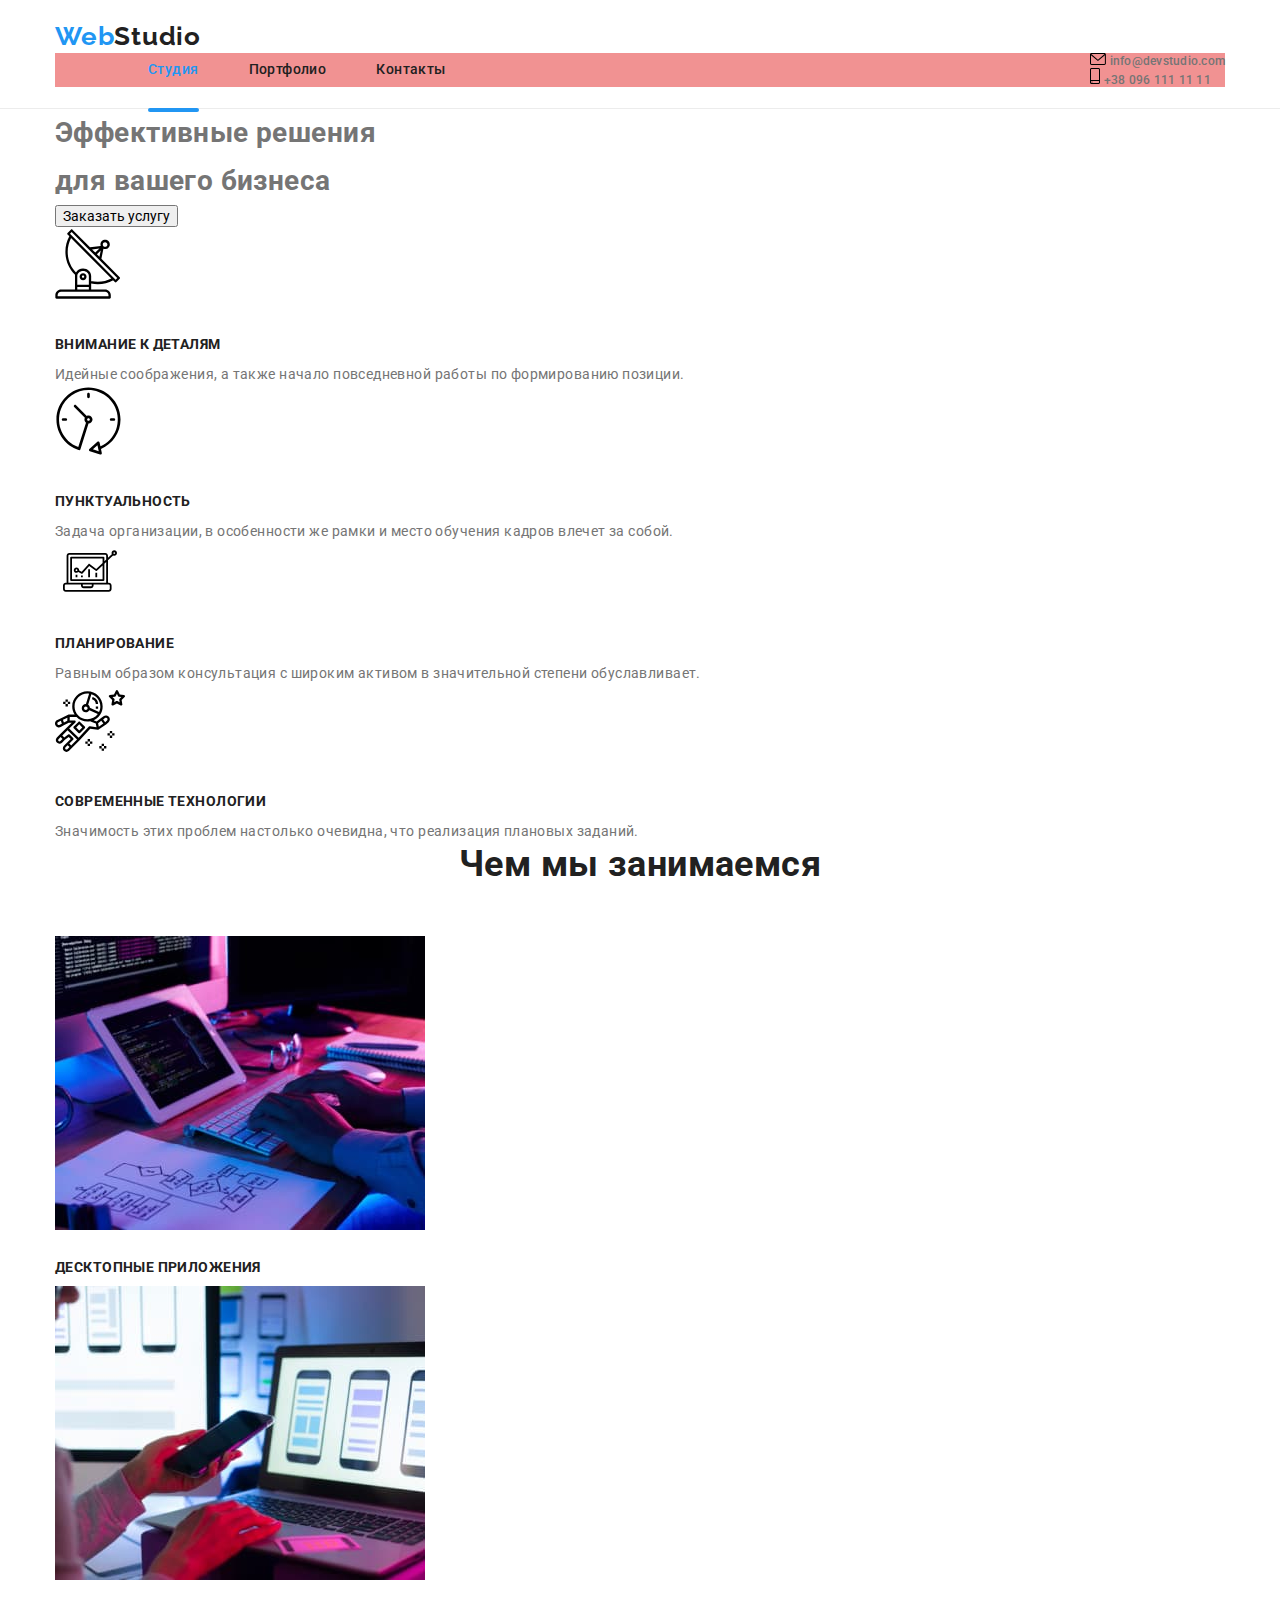
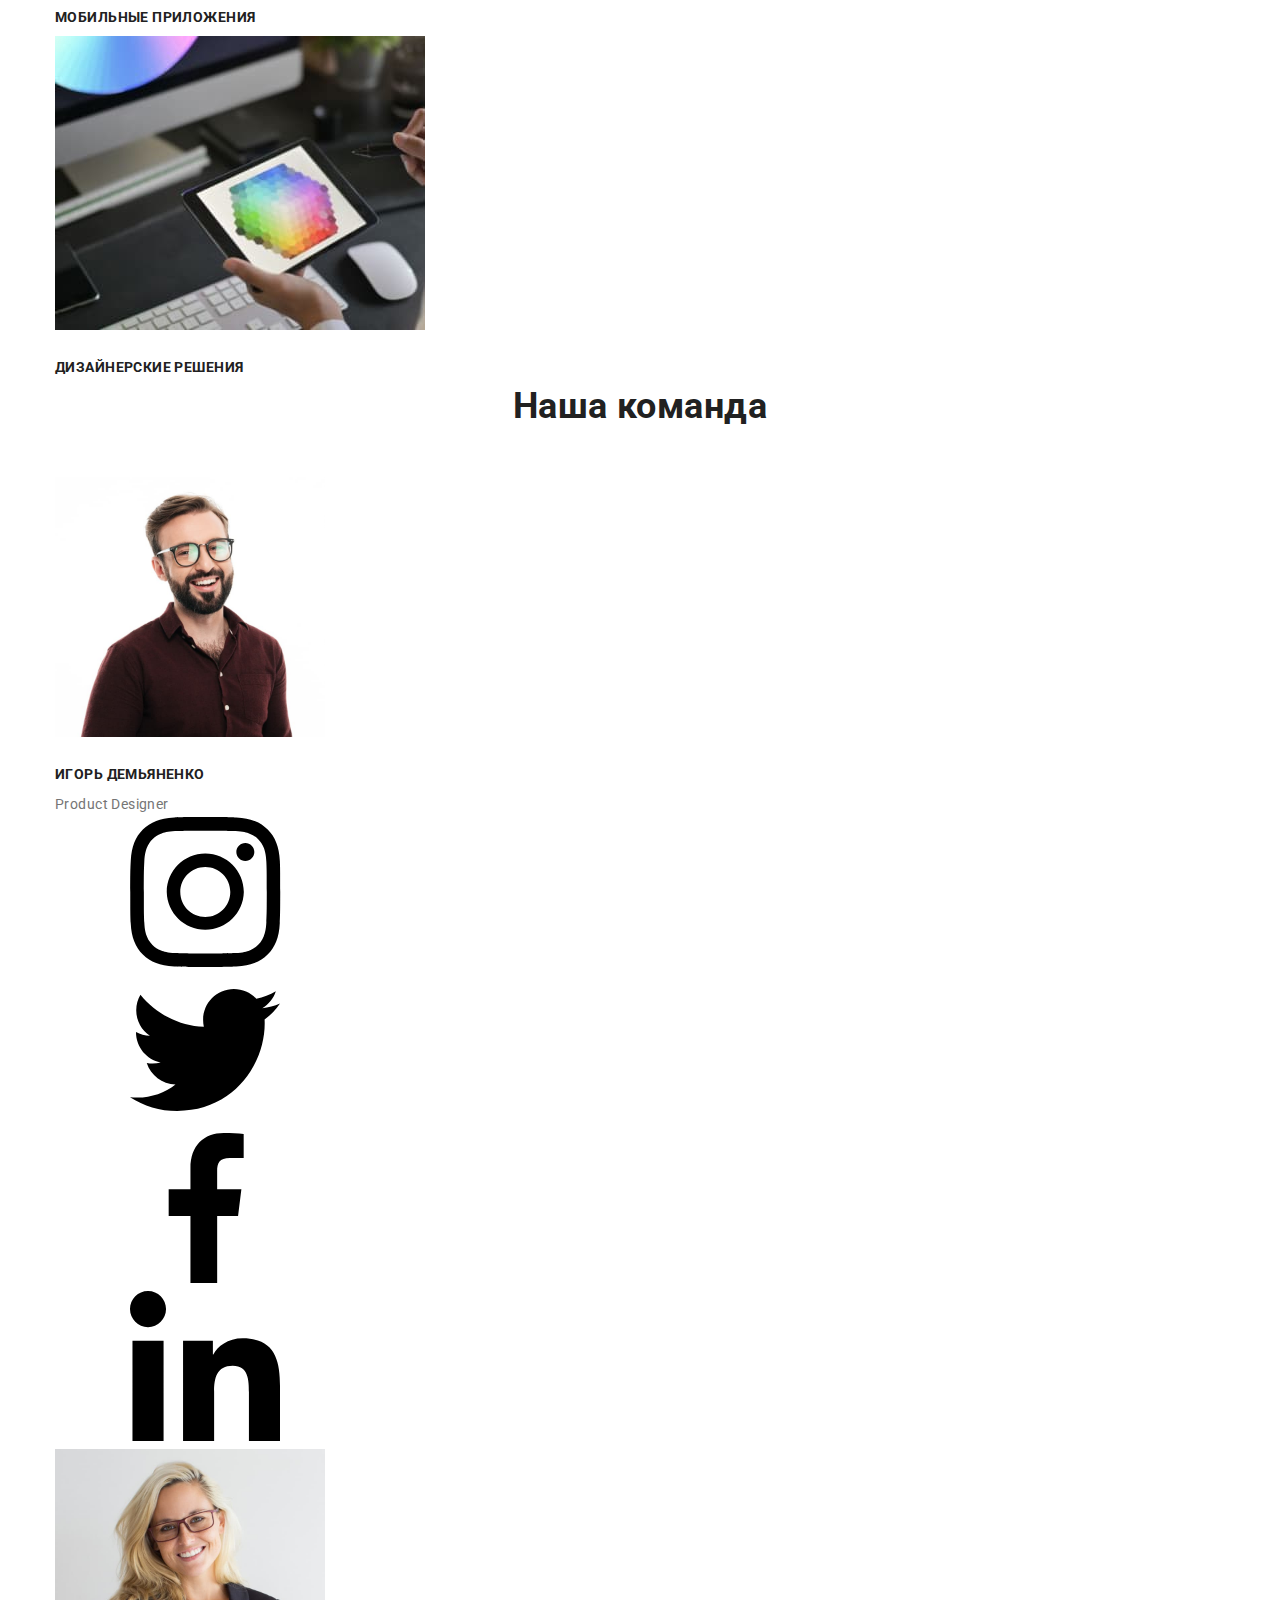
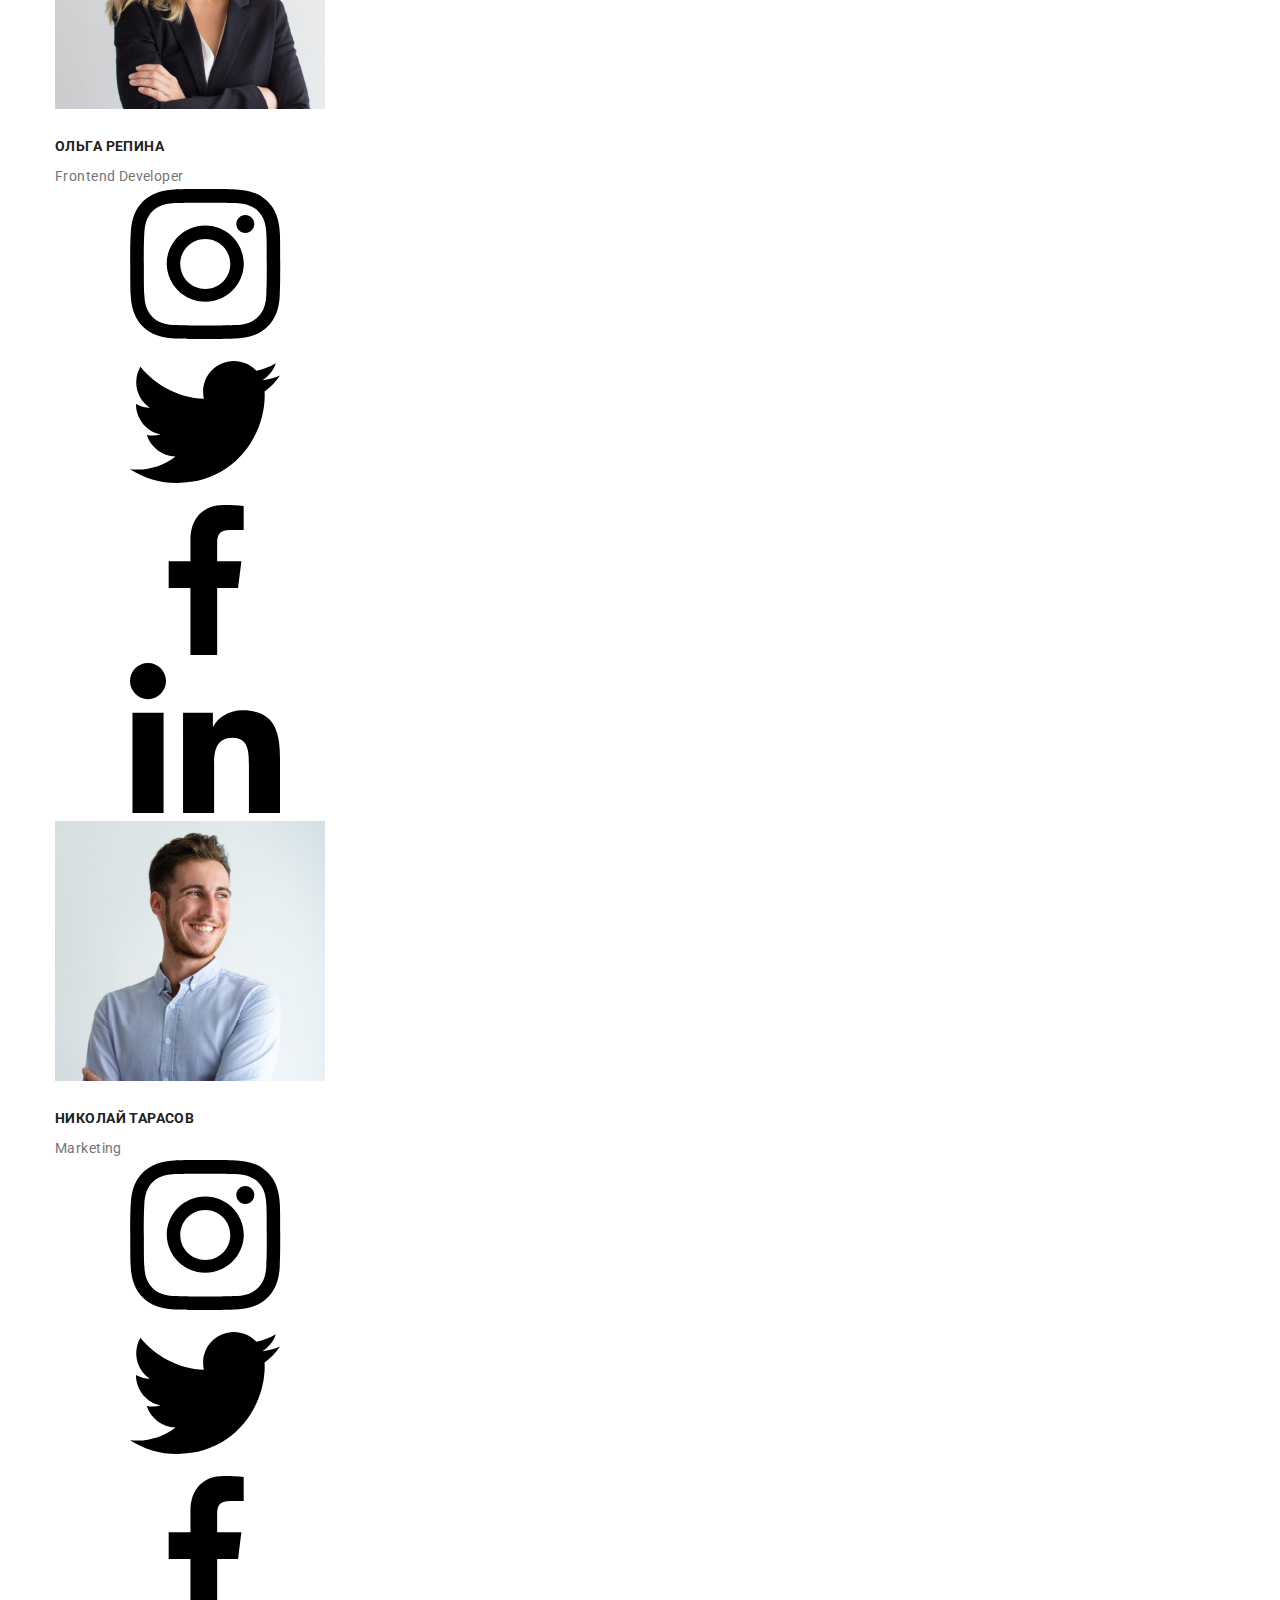
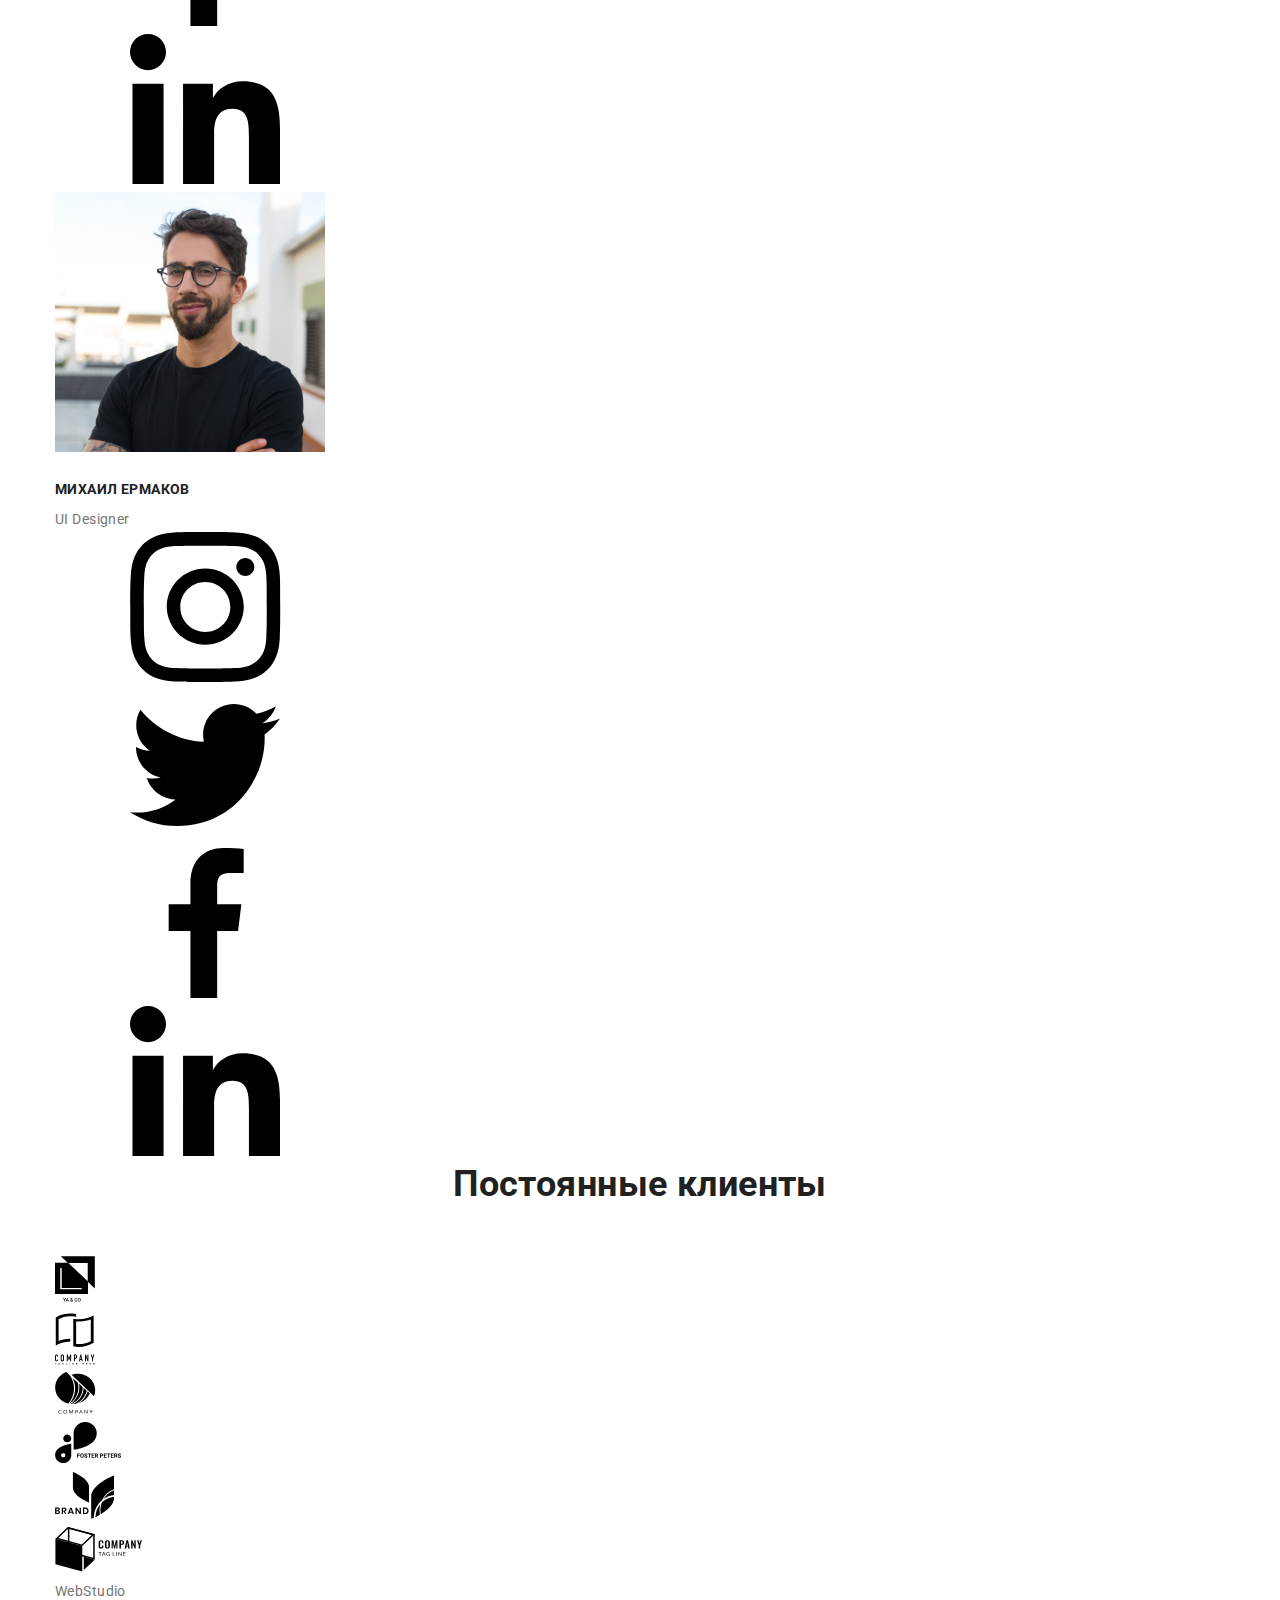
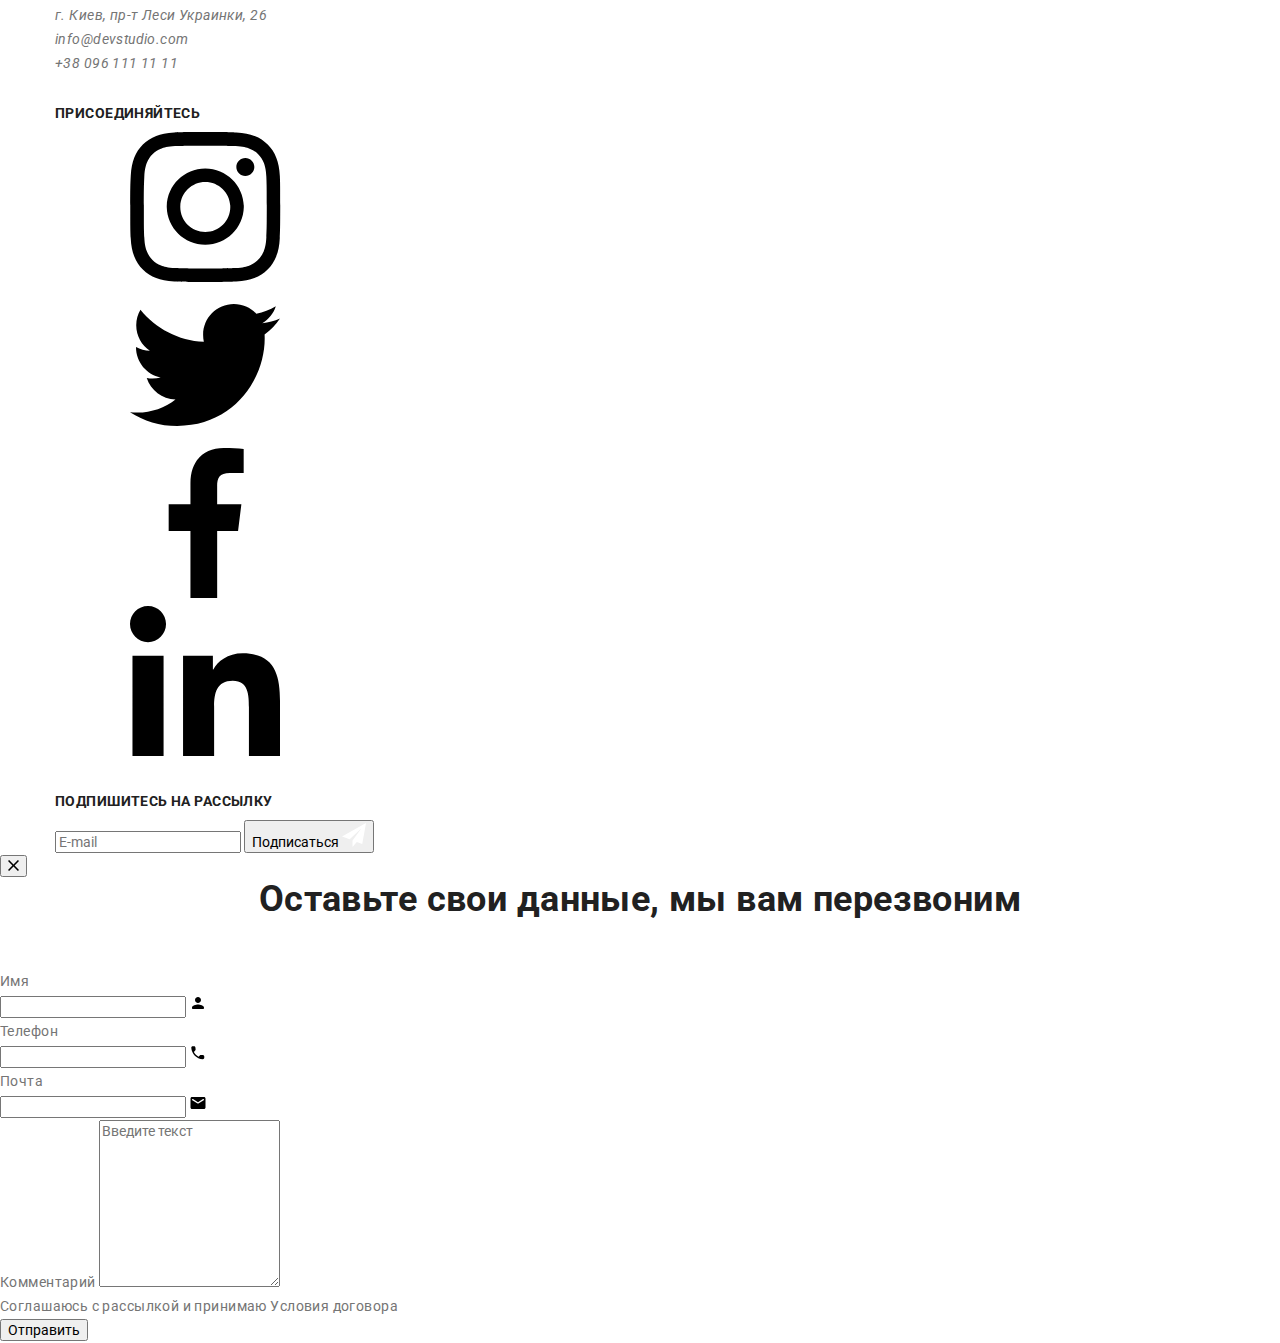
==== index.html @ 8d98b40d "commit-2" ====
<!DOCTYPE html>
<html lang="ru">
<head>
    <meta charset="UTF-8">
    <meta http-equiv="X-UA-Compatible" content="IE=edge">
    <meta name="viewport" content="width=device-width, initial-scale=1.0">
    <title>WebStydio</title>
    <style> a {text-decoration: none;}</style>
    <link rel="preconnect" href="https://fonts.gstatic.com">
    <link href="https://fonts.googleapis.com/css2?family=Roboto:wght@400;500;700;900&display=swap" rel="stylesheet">
    <link rel="preconnect" href="https://fonts.gstatic.com">
    <link href="https://fonts.googleapis.com/css2?family=Raleway:wght@700&display=swap" rel="stylesheet">
    <link rel="stylesheet" href="./css/main.min.css">
</head>
<body>
    
            
        <header class="header">
            <div class="header__section container">
                <a href="" class="header__logo"> <span class="header__logo-title">Web</span>Studio</a>
                <div class="header__box" data-menu >
                    <nav class="nav">
                        <ul class="nav__set">
                            <li class="nav__item"> <a href="index.html" class=" current">Студия</a></li>
                            <li class="nav__item"> <a href="portfolio.html">Портфолио</a></li>
                            <li class="nav__item"> <a href="">Контакты</a></li>
                        </ul>
                    </nav>
                    <ul class="auth">
                        <li class="auth__item">
                            <a class="auth__link" href="mailto:info@devstudio.com">
                                <div class="auth__nav-icon">
                                    <svg class="auth__icon" width="16px" height="12px">
                                        <use href="./image/sprite.svg#icon-envelope"></use>
                                    </svg>
                                    info@devstudio.com
                                </div>
                            </a>
                    
                        </li>
                        <li class="auth__item">
                            <a class="auth__link" href="tel:+380961111111">
                                <div class="auth__nav-icon">
                                    <svg class="auth__icon" width="10px" height="16px">
                                        <use href="./image/sprite.svg#icon-smartphone"></use>
                                    </svg>
                                    +38 096 111 11 11
                                </div>
                            </a>
                        </li>
                    </ul>
                    <ul class="social-list">
                        <li class="social-list__item"><a href="https://www.instagram.com/?hl=ru">Instagram</a></li>
                        <li class="social-list__item"><a href="https://twitter.com/login?lang=ru"></a>Twitter</li>
                        <li class="social-list__item"><a href="https://uk-ua.facebook.com"></a>Facebook</li>
                        <li class="social-list__item"><a href="https://www.linkedin.com"></a>LinkedIn</li>
                    </ul>
                </div>
                <button class="menu-button " 
                type="button" 
                aria-expanded="false"
                data-menu-button>
                    <svg  
                    width="19px" 
                    height="19px" 
                    aria-label="переключатель мобильного меню">
                        <use class="menu-button__close" href="./image/sprite.svg#icon-close"></use>
                        <use class="menu-button__menu" href="./image/sprite.svg#icon-menu"></use>
                   
                    </svg>
                    
                </button>
            </div> 
        </header>
        
          
        <main>

            <section class="hero overlay">
                <div class="container">
                    <h1 class="hero__title"> Эффективные решения </br>для вашего бизнеса</h1>
                    <button  data-modal-open type="button" class=" button-active--hero">Заказать услугу</button>
                </div>
            </section>
            
        
            <section class="benefits">
                <div class="container">
                    <h2 class="visually-hidden">Наши преимущества</h2>
                    <ul class="benefits__list">
                        <li class="benefits__item ">
                            <div class="benefits__icon">
                                <svg  width="65px" height="70px">
                                    <use href="./image/sprite.svg#icon-group"></use>
                                </svg>
                            </div>
                            <h3 >Внимание к деталям</h3>
                            <p>Идейные соображения, а также начало повседневной работы по формированию позиции.</p>
                        </li>
                        <li class="benefits__item">
                           <div class="benefits__icon">
                                <svg  width="67px" height="70px">
                                    <use href="./image/sprite.svg#icon-clock"></use>
                                </svg>
                           </div>
                            <h3>Пунктуальность</h3>
                            <p>Задача организации, в особенности же рамки и место обучения кадров влечет за собой.</p>
                        </li>
                        <li class="benefits__item">
                            <div class="benefits__icon">
                                <svg  width="70px" height="54px">
                                    <use href="./image/sprite.svg#icon-diagram"></use>
                                </svg>
                            </div>
                            <h3 >Планирование</h3>
                            <p>Равным образом консультация с широким активом в значительной степени обуславливает.</p>
                        </li>
                        <li class="benefits__item">
                            <div class="benefits__icon">
                                <svg  width="70px" height="70px">
                                    <use href="./image/sprite.svg#icon-astronaut"></use>
                                </svg>
                            </div>
                            <h3 >Современные технологии</h3>
                            <p>Значимость этих проблем настолько очевидна, что реализация плановых заданий.</p>
                        </li>
                    </ul>
                </div>
            </section>          
               

            <section class="work">
                <div class="container">
                    <h2 >Чем мы занимаемся</h2>
                    <ul class="work__item">
                        <li class="work__list"> 
                            <div class="work__thumb">
                                <img src="./image/main/section1/img-0.jpg" alt="программист пишет код компьютером" width="370">
                                <h3 class="work__description">Десктопные приложения</h3>
                            </div>
                        </li>
                        <li class="work__list"> 
                            <div class="work__thumb">
                                <img src="./image/main/section1/img-1.jpg" alt="дизайнер создает образцы" width="370">
                                <h3 class="work__description">Мобильные приложения</h3>
                            </div>
                        </li>
                        <li class="work__list"> 
                            <div class="work__thumb">
                                <img src="./image/main/section1/img-2.jpg" alt="дизайнер подбирает цвет" width="370">
                                <h3 class="work__description">Дизайнерские решения</h3>
                            </div>
                        </li>
                    </ul>
                </div>
            </section>

            
            <section class="teammembers">
                <div class=" container ">
                    <h2 >Наша команда </h2>
                    <ul class="teammembers__list">
                        <li class="teammembers__item">
                            <img src="./image/main/section2/img.jpg" alt="портрет мужчины в очках" width="270">
                            <div class="teammembers__description">
                                <h3>Игорь Демьяненко</h3>
                                <p>Product Designer</p>
                                <ul class="social-icons">
                                    <li class="social-icons__item">
                                        <a href="https://www.instagram.com/?hl=ru" class="social-icons__link" target="_blank" rel="noopener noreferrer">
                                            <svg class="social-icons__svg">
                                                <use href="./image/sprite.svg#icon-instagram"></use>
                                            </svg>
                                        </a>
                                    </li>
                                    <li class="social-icons__item">
                                        <a href="https://twitter.com/login?lang=ru" class="social-icons__link" target="_blank" rel="noopener noreferrer">
                                            <svg class="social-icons__svg">
                                                <use href="./image/sprite.svg#icon-twitter"></use>
                                            </svg>
                                        </a>
                                    </li>
                                    <li class="social-icons__item">
                                        <a href="https://uk-ua.facebook.com" class="social-icons__link" target="_blank" rel="noopener noreferrer">
                                            <svg class="social-icons__svg">
                                                <use href="./image/sprite.svg#icon-facebook"></use>
                                            </svg>
                                        </a>
                                    </li>
                                    <li class="social-icons__item">
                                        <a href="https://www.linkedin.com" class="social-icons__link" target="_blank" rel="noopener noreferrer">
                                            <svg class="social-icons__svg">
                                                <use href="./image/sprite.svg#icon-linkedin"></use>
                                            </svg>
                                        </a>
                                    </li>
                                </ul>
                            </div>
        
                        <li class="teammembers__item">
                            <img src="./image/main/section2/img-1.jpg" alt="портрет женщины в очках" width="270">
                            <div class="teammembers__description">
                                <h3>Ольга Репина</h3>
                                <p>Frontend Developer</p>
                                <ul class="social-icons">
                                    <li class="social-icons__item">
                                        <a href="https://www.instagram.com/?hl=ru" class="social-icons__link" target="_blank" rel="noopener noreferrer">
                                            <svg class="social-icons__svg">
                                                <use href="./image/sprite.svg#icon-instagram"></use>
                                            </svg>
                                        </a>
                                    </li>
                                    <li class="social-icons__item">
                                        <a href="https://twitter.com/login?lang=ru" class="social-icons__link" target="_blank"
                                            rel="noopener noreferrer">
                                            <svg class="social-icons__svg">
                                                <use href="./image/sprite.svg#icon-twitter"></use>
                                            </svg>
                                        </a>
                                    </li>
                                    <li class="social-icons__item">
                                        <a href="https://uk-ua.facebook.com" class="social-icons__link" target="_blank" rel="noopener noreferrer">
                                            <svg class="social-icons__svg">
                                                <use href="./image/sprite.svg#icon-facebook"></use>
                                            </svg>
                                        </a>
                                    </li>
                                    <li class="social-icons__item">
                                        <a href="https://www.linkedin.com" class="social-icons__link" target="_blank" rel="noopener noreferrer">
                                            <svg class="social-icons__svg">
                                                <use href="./image/sprite.svg#icon-linkedin"></use>
                                            </svg>
                                        </a>
                                    </li>
                                </ul>
                            </div>
                        </li>
                    
                        <li class="teammembers__item">
                            <img src="./image/main/section2/img-2.jpg" alt="портрет мужчины в логубий рубашке" width="270">
                            <div class="teammembers__description">
                                <h3>Николай Тарасов</h3>
                                <p>Marketing</p>
                                <ul class="social-icons">
                                    <li class="social-icons__item">
                                        <a href="https://www.instagram.com/?hl=ru" class="social-icons__link" target="_blank" rel="noopener noreferrer">
                                            <svg class="social-icons__svg">
                                                <use href="./image/sprite.svg#icon-instagram"></use>
                                            </svg>
                                        </a>
                                    </li>
                                    <li class="social-icons__item">
                                        <a href="https://twitter.com/login?lang=ru" class="social-icons__link" target="_blank"
                                            rel="noopener noreferrer">
                                            <svg class="social-icons__svg">
                                                <use href="./image/sprite.svg#icon-twitter"></use>
                                            </svg>
                                        </a>
                                    </li>
                                    <li class="social-icons__item">
                                        <a href="https://uk-ua.facebook.com" class="social-icons__link" target="_blank" rel="noopener noreferrer">
                                            <svg class="social-icons__svg">
                                                <use href="./image/sprite.svg#icon-facebook"></use>
                                            </svg>
                                        </a>
                                    </li>
                                    <li class="social-icons__item">
                                        <a href="https://www.linkedin.com" class="social-icons__link" target="_blank" rel="noopener noreferrer">
                                            <svg class="social-icons__svg">
                                                <use href="./image/sprite.svg#icon-linkedin"></use>
                                            </svg>
                                        </a>
                                    </li>
                                </ul>
                            </div>
                        </li>
                    
                        <li class="teammembers__item">
                            <img src="./image/main/section2/img-3.jpg" alt="портрет мужчины в очках и черной футболке" width="270">
                            <div class="teammembers__description">
                                <h3>Михаил Ермаков</h3>
                                <p>UI Designer</p>
                                <ul class="social-icons">
                                    <li class="social-icons__item">
                                        <a href="https://www.instagram.com/?hl=ru" class="social-icons__link" target="_blank" rel="noopener noreferrer">
                                            <svg class="social-icons__svg">
                                                <use href="./image/sprite.svg#icon-instagram"></use>
                                            </svg>
                                        </a>
                                    </li>
                                    <li class="social-icons__item">
                                        <a href="https://twitter.com/login?lang=ru" class="social-icons__link" target="_blank"
                                            rel="noopener noreferrer">
                                            <svg class="social-icons__svg">
                                                <use href="./image/sprite.svg#icon-twitter"></use>
                                            </svg>
                                        </a>
                                    </li>
                                    <li class="social-icons__item">
                                        <a href="https://uk-ua.facebook.com" class="social-icons__link" target="_blank" rel="noopener noreferrer">
                                            <svg class="social-icons__svg">
                                                <use href="./image/sprite.svg#icon-facebook"></use>
                                            </svg>
                                        </a>
                                    </li>
                                    <li class="social-icons__item">
                                        <a href="https://www.linkedin.com" class="social-icons__link" target="_blank" rel="noopener noreferrer">
                                            <svg class="social-icons__svg">
                                                <use href="./image/sprite.svg#icon-linkedin"></use>
                                            </svg>
                                        </a>
                                    </li>
                                </ul>
                            </div>
                        </li>
                    </ul>
                </div>
                
                
             </section>
            <section class="clients">
                <div class="container">
                    <h2 >Постоянные клиенты</h2>
                    <ul class="clients__list">
                        <li class="clients__item">
                            <a href="" class="clients__link">
                                <svg class="clients__svg" width="44px" height="49px">
                                    <use href="./image/sprite.svg#icon-yaco"></use>
                                </svg>
                            </a>
                            
                        </li>
                        <li class="clients__item">
                            <a href="" class="clients__link">
                                <svg class="clients__svg" width="40px" height="52px">
                                    <use href="./image/sprite.svg#icon-companytagline"></use>
                                </svg>
                            </a>
                        </li>
                        <li class="clients__item">
                            <a href="" class="clients__link">
                                <svg class="clients__svg" width="41px" height="42px">
                                    <use href="./image/sprite.svg#icon-company"></use>
                                </svg>
                            </a>
                        </li>
                        <li class="clients__item">
                            <a href="" class="clients__link">
                                <svg class="clients__svg" width="79px" height="42px">
                                    <use href="./image/sprite.svg#icon-foster"></use>
                                </svg>
                            </a>
                        </li>
                        <li class="clients__item">
                            <a href="" class="clients__link">
                                <svg class="clients__svg" width="59px" height="47px">
                                    <use href="./image/sprite.svg#icon-brand"></use>
                                </svg>
                            </a>
                        </li>
                        <li class="clients__item">
                            <a href="" class="clients__link">
                                <svg class="clients__svg" width="88px" height="45px">
                                    <use href="./image/sprite.svg#icon-tagline"></use>
                                </svg>
                            </a>
                        </li>

                    </ul>
                </div>

            </section>






        </main>

        <!-- Футер -->
        
        <footer class="footer">

            <div class="footer__container container">

                <div class="footer-nav footer__widget">
                        <a href="" class="nav__logo"> <span class="nav__logo-title">Web</span><span class="footer-nav__item">Studio</span></a>
                        <address class="footer-nav__address-text">
                        <a  class="footer-nav__link" href="https://goo.gl/maps/hkrQfzcAVthY6jmx7" target="_blank">г. Киев, пр-т Леси Украинки, 26</a>
                        <ul class="footer-nav__list">
                            <li class="mail "> <a class="mail__item" href="mailto:info@devstudio.com">info@devstudio.com</a></li>
                            <li class="tel "> <a class="tel__item" href="tel:+380961111111">+38 096 111 11 11</a></li>
                        </ul>
                    </address>
                </div>  
            

                <div class="social footer__widget">
                    <h3 class="title-icons">присоединяйтесь</h3>
                    <ul class="social-icons ">
                        <li class="social-icons__item">
                            <a href="https://www.instagram.com/?hl=ru" class="social-icons__link" target="_blank" rel="noopener noreferrer">
                                <svg class="social-icons__svg social-icons__svg--footer">
                                    <use href="./image/sprite.svg#icon-instagram"></use>
                                </svg>
                            </a>
                        </li>
                        <li class="social-icons__item">
                            <a href="https://twitter.com/login?lang=ru" class="social-icons__link" target="_blank" rel="noopener noreferrer">
                                <svg class="social-icons__svg social-icons__svg--footer">
                                    <use href="./image/sprite.svg#icon-twitter"></use>
                                </svg>
                            </a>
                        </li>
                        <li class="social-icons__item">
                            <a href="https://uk-ua.facebook.com" class="social-icons__link" target="_blank" rel="noopener noreferrer">
                                <svg class="social-icons__svg social-icons__svg--footer">
                                    <use href="./image/sprite.svg#icon-facebook"></use>
                                </svg>
                            </a>
                        </li>
                        <li class="social-icons__item">
                            <a href="https://www.linkedin.com" class="social-icons__link" target="_blank" rel="noopener noreferrer">
                                <svg class="social-icons__svg social-icons__svg--footer">
                                    <use href="./image/sprite.svg#icon-linkedin"></use>
                                </svg>
                            </a>
                        </li>
                    </ul>
                </div>

                <div class=" footer-form footer__widget">
                    <h3 class="title-form">Подпишитесь на рассылку</h3>
                    <form >
                        <div class="footer-form__field">
                            <input class="footer-form__mail" type="email" name="mail" placeholder="E-mail">
                            <button type="submit" class=" button-active--footer">Подписаться
                                <svg class="footer-form__svg" width="24px" height="24px">
                                    <use href="./image/sprite.svg#icon-send"></use>
                                </svg>
                            
                            </button>
                        </div>
                        
                    </form>

                </div>


            </div>
           


        </footer>
        
<!-- модалка -->

        <div class="backdrop is-hidden" data-modal>
            <div class="modal backdrop__modal">

                <button data-modal-close class="modal__button" type="button">
                    <svg class="modal__icon" width="11px" height="11px">
                        <use href="./image/sprite.svg#icon-close"></use>
                    </svg>
                </button>




                <form class=" modal__form">
                    <h2>Оставьте свои данные, мы вам перезвоним</h2>
                    
                    <div class="form">
                        <label for="name" class="form__label">Имя</label>
                        <div class="form__item">
                            <input type="text" class="form__input" name="name" id="name" />
                            <svg class="form__icon" width="18px" height="18px">
                                <use href="./image/sprite.svg#icon-person-black"></use>
                            </svg>
                        </div>
                    </div>
                    
                    
                    <div class="form">
                        <label for="tel" class="form__label">Телефон</label>
                        <div class="form__item">
                            <input type="tel" class="form__input" name="tel" id="tel" />
                            <svg class="form__icon" width="18px" height="18px">
                                <use href="./image/sprite.svg#icon-phone-black"></use>
                            </svg>
                        </div>
                    </div>
                    
                    
                    <div class="form">
                        <label for="mail" class="form__label">Почта</label>
                        <div class="form__item">
                            <input type="email" class="form__input" name="mail" id="mail" />
                            <svg class="form__icon" width="18px" height="18px">
                                <use href="./image/sprite.svg#icon-email-black"></use>
                            </svg>
                        </div>
                    </div>
                    
                    
                    <div class="form">
                        <label for="comment" class="form__label">Комментарий</label>
                        <textarea  class="text-input" name="comment" id="comment" rows="10" placeholder="Введите текст"></textarea>
                        
                    </div>
                    
                    
                    <div class="agreement">
                        
                        <label class="form__label">
                            <input class="agreement__checkbox visually-hidden" type="checkbox" name="agreement" >
                            <span class="agreement__icon"></span>
                            Соглашаюсь с рассылкой и принимаю <a class="agreement__contract" href=""> Условия
                                договора</a>
                        </label>
                    </div>
                    <button type="submit" class="button-active button-active--modal">Отправить</button>
                    
                </form>



        
            </div>
        </div>
    <script src="./js/menu.js"></script>
    <script src="./js/script.js"></script>
</body>

</html>
---- css/main.min.css ----
/*! modern-normalize v1.0.0 | MIT License | https://github.com/sindresorhus/modern-normalize */*,*::before,*::after{box-sizing:border-box}:root{-moz-tab-size:4;tab-size:4}html{line-height:1.15;-webkit-text-size-adjust:100%}body{margin:0}body{font-family:system-ui,-apple-system,"Segoe UI",Roboto,Helvetica,Arial,sans-serif,"Apple Color Emoji","Segoe UI Emoji"}hr{height:0;color:inherit}abbr[title]{text-decoration:underline dotted}b,strong{font-weight:bolder}code,kbd,samp,pre{font-family:ui-monospace, SFMono-Regular, Consolas, "Liberation Mono", Menlo, monospace;font-size:1em}small{font-size:80%}sub,sup{font-size:75%;line-height:0;position:relative;vertical-align:baseline}sub{bottom:-0.25em}sup{top:-0.5em}table{text-indent:0;border-color:inherit}button,input,optgroup,select,textarea{font-family:inherit;font-size:100%;line-height:1.15;margin:0}button,select{text-transform:none}button,[type="button"],[type="reset"],[type="submit"]{-webkit-appearance:button}::-moz-focus-inner{border-style:none;padding:0}:-moz-focusring{outline:1px dotted ButtonText}:-moz-ui-invalid{box-shadow:none}legend{padding:0}progress{vertical-align:baseline}::-webkit-inner-spin-button,::-webkit-outer-spin-button{height:auto}[type="search"]{-webkit-appearance:textfield;outline-offset:-2px}::-webkit-search-decoration{-webkit-appearance:none}::-webkit-file-upload-button{-webkit-appearance:button;font:inherit}summary{display:list-item}html{box-sizing:border-box}*,*::after,*::before{box-sizing:inherit}h1,h2,h3,h4,h5,h6,p{margin:0;padding:0}ul{padding:0;margin:0;list-style:none}a{text-decoration:none;color:inherit}img{display:block;max-width:100%;height:auto}h2{font-weight:700;font-size:36px;line-height:1.16;text-align:center;color:#212121;padding:0;margin-bottom:50px}h3{margin-top:30px;margin-bottom:10px;font-family:"Roboto",sans-serif;font-weight:700;font-size:14px;line-height:1.14;letter-spacing:0.03em;text-transform:uppercase;color:#212121}body{margin:0;font-family:"Roboto",sans-serif;background-color:#fff;color:#757575;font-size:14px;line-height:1.71;letter-spacing:0.03em}.container{padding-left:15px;padding-right:15px;margin-left:auto;margin-right:auto}@media screen and (min-width: 480px){.container{width:480px}}@media screen and (min-width: 768px){.container{width:768px}}@media screen and (min-width: 1200px){.container{width:1200px}}.title{font-family:var(--main-font-family);font-weight:700;font-size:14px;line-height:1.14;text-transform:uppercase;margin-top:0;margin-bottom:20px;color:#ffffff}.visually-hidden{position:absolute !important;clip:rect(1px 1px 1px 1px);clip:rect(1px, 1px, 1px, 1px);padding:0 !important;border:0 !important;height:1px !important;width:1px !important;overflow:hidden}.header{background-color:#fff;border-bottom:1px solid #ececec}@media screen and (max-width: 768px){.header{max-width:480px;position:relative}}@media screen and (max-width: 1200px){.header__section{display:flex;align-items:center;margin:0}}@media screen and (max-width: 768px){.header__section{padding-top:15px;padding-bottom:15px;justify-content:space-between}}@media screen and (min-width: 768px){.header__section{padding:21px 15px}}.header__logo{display:inline-flex;font-family:"Raleway", sans-serif;font-weight:700;font-size:26px;line-height:1.19;letter-spacing:0.03em;color:#212121}.header__logo-title{color:#2196f3}@media screen and (max-width: 768px){.header__box{position:relative;display:none;background-color:#fff;position:absolute;top:0;left:0;padding:48px 40px}.header__box.is-open{display:block}}@media screen and (min-width: 768px){.header__box{display:flex;background-color:#f19292;align-items:center;justify-content:space-between}}@media screen and (min-width: 768px){.nav{transition-property:color;transition-duration:250ms;transition-timing-function:cubic-bezier(0.4, 0, 0.2, 1);display:flex}}@media screen and (max-width: 768px){.nav__set{display:block;margin-bottom:302px}}@media screen and (min-width: 768px){.nav__set{display:inline-flex;margin-left:93px}}@media screen and (max-width: 768px){.nav__set a{font-size:40px;line-height:1.17;letter-spacing:0.02em;color:#212121}}@media screen and (min-width: 768px){.nav__set a{font-size:14px;font-weight:500;line-height:1.14;padding-top:32px;padding-bottom:32px;color:#212121}}@media screen and (max-width: 768px){.nav__item:not(:last-child){margin-bottom:32px}}@media screen and (min-width: 768px){.nav__item:not(:last-child){margin-right:50px}}@media screen and (min-width: 768px){.nav__set a+.nav__set a{margin-left:50px}}.nav__set a:hover,.nav__set a:focus{color:#2196f3}.nav__set .current{color:#2196f3}.nav__set .current{position:relative}@media screen and (min-width: 768px){.nav .current::after{content:"";display:block;position:absolute;left:0;bottom:-3px;width:100%;height:4px;background-color:#2196f3;border-radius:2px}}@media screen and (min-width: 768px){.auth{margin-left:84px}}@media screen and (min-width: 480px) and (max-width: 768px){.auth{display:flex;flex-wrap:wrap;flex-direction:column-reverse;font-size:34px;line-height:1.17;letter-spacing:0.02em;color:#2196f3}}@media screen and (max-width: 768px){.auth__item:not(:last-child){color:#757575;font-size:24px;line-height:1.16;letter-spacing:0.02em;margin-top:32px}}@media screen and (min-width: 768px){.auth__nav-icon{font-family:Roboto;font-style:normal;font-weight:500;font-size:12px;line-height:14px;letter-spacing:0.02em;color:#757575}}@media screen and (max-width: 768px){.auth__icon{display:none}}@media screen and (min-width: 480px){.social-list{display:flex;align-items:center;justify-content:center;margin-top:64px;font-weight:500;font-size:18px;line-height:1.22;letter-spacing:0.02em;color:#2196f3}.social-list__item+.social-list__item::before{content:"";width:22px;height:0px;border:1px solid rgba(33,33,33,0.2);transform:rotate(90deg);margin-left:10px;margin-right:10px}}@media screen and (min-width: 768px){.social-list{display:none}}.menu-button{position:absolute;top:10px;right:15px;width:40px;height:40px;display:inline-flex;justify-content:center;align-items:center;margin:0;padding:0;border:none;background-color:transparent}.menu-button__close,.menu-button__menu{fill:#212121}.menu-button__close{display:none}.menu-button.is-open .menu-button__close{display:block}.menu-button.is-open .menu-button__menu{display:none}.menu-button.__close{z-index:100}.menu-button:hover .menu-button__close,.menu-button:focus .menu-button__menu{fill:#2196f3}@media screen and (min-width: 768px){.menu-button{display:none}}
/*# sourceMappingURL=main.min.css.map */
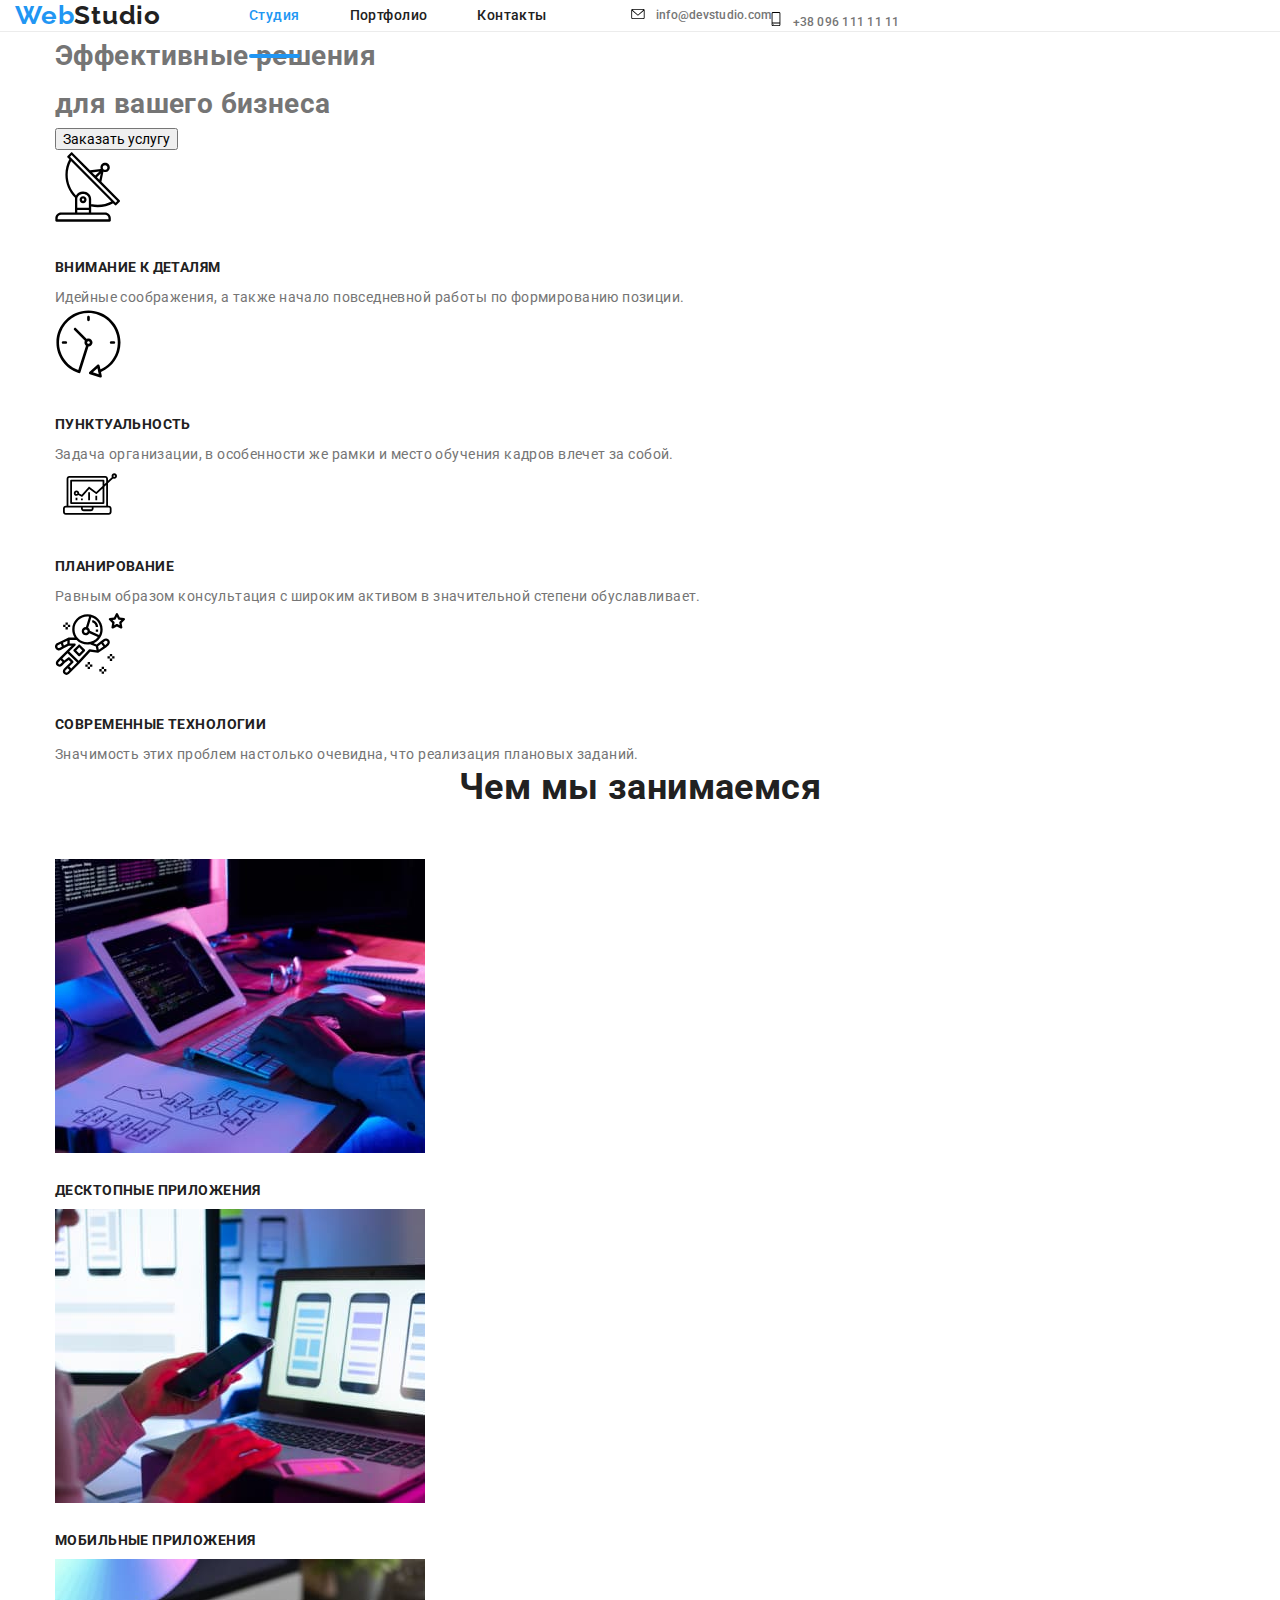
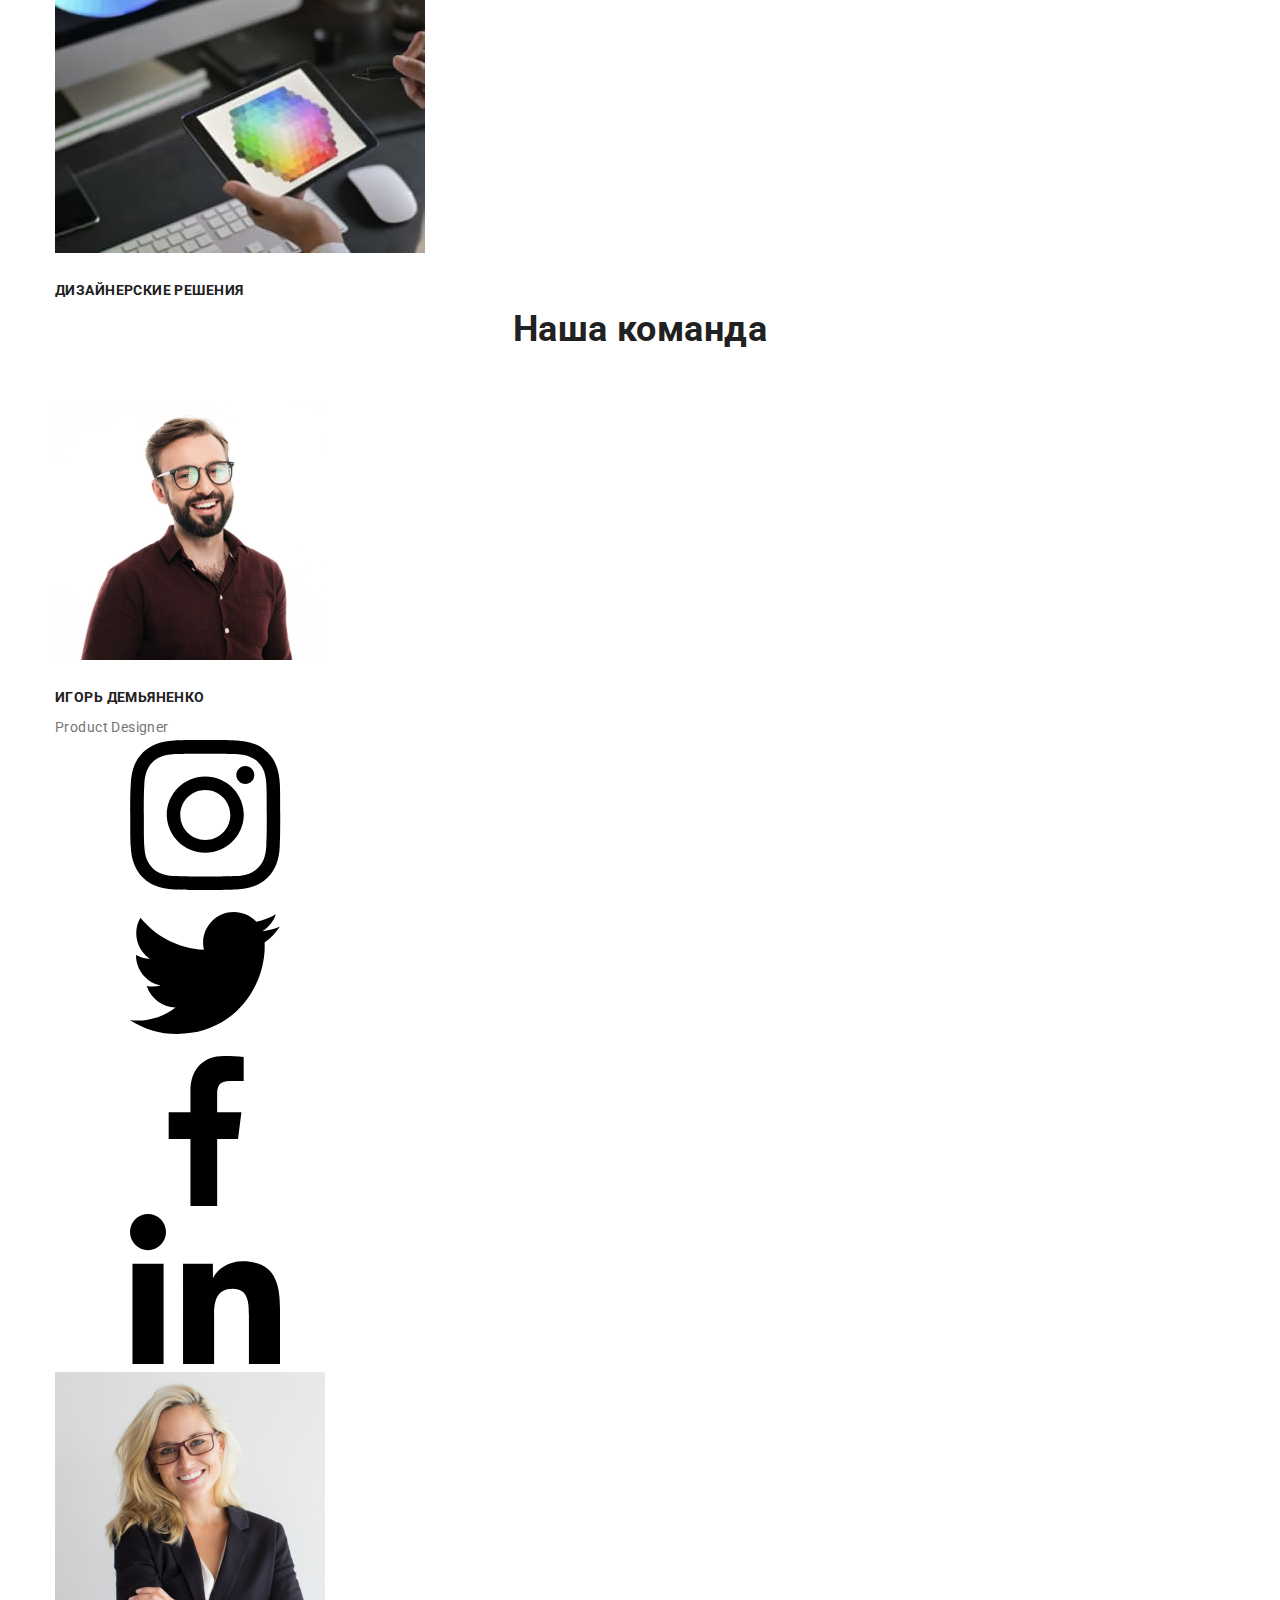
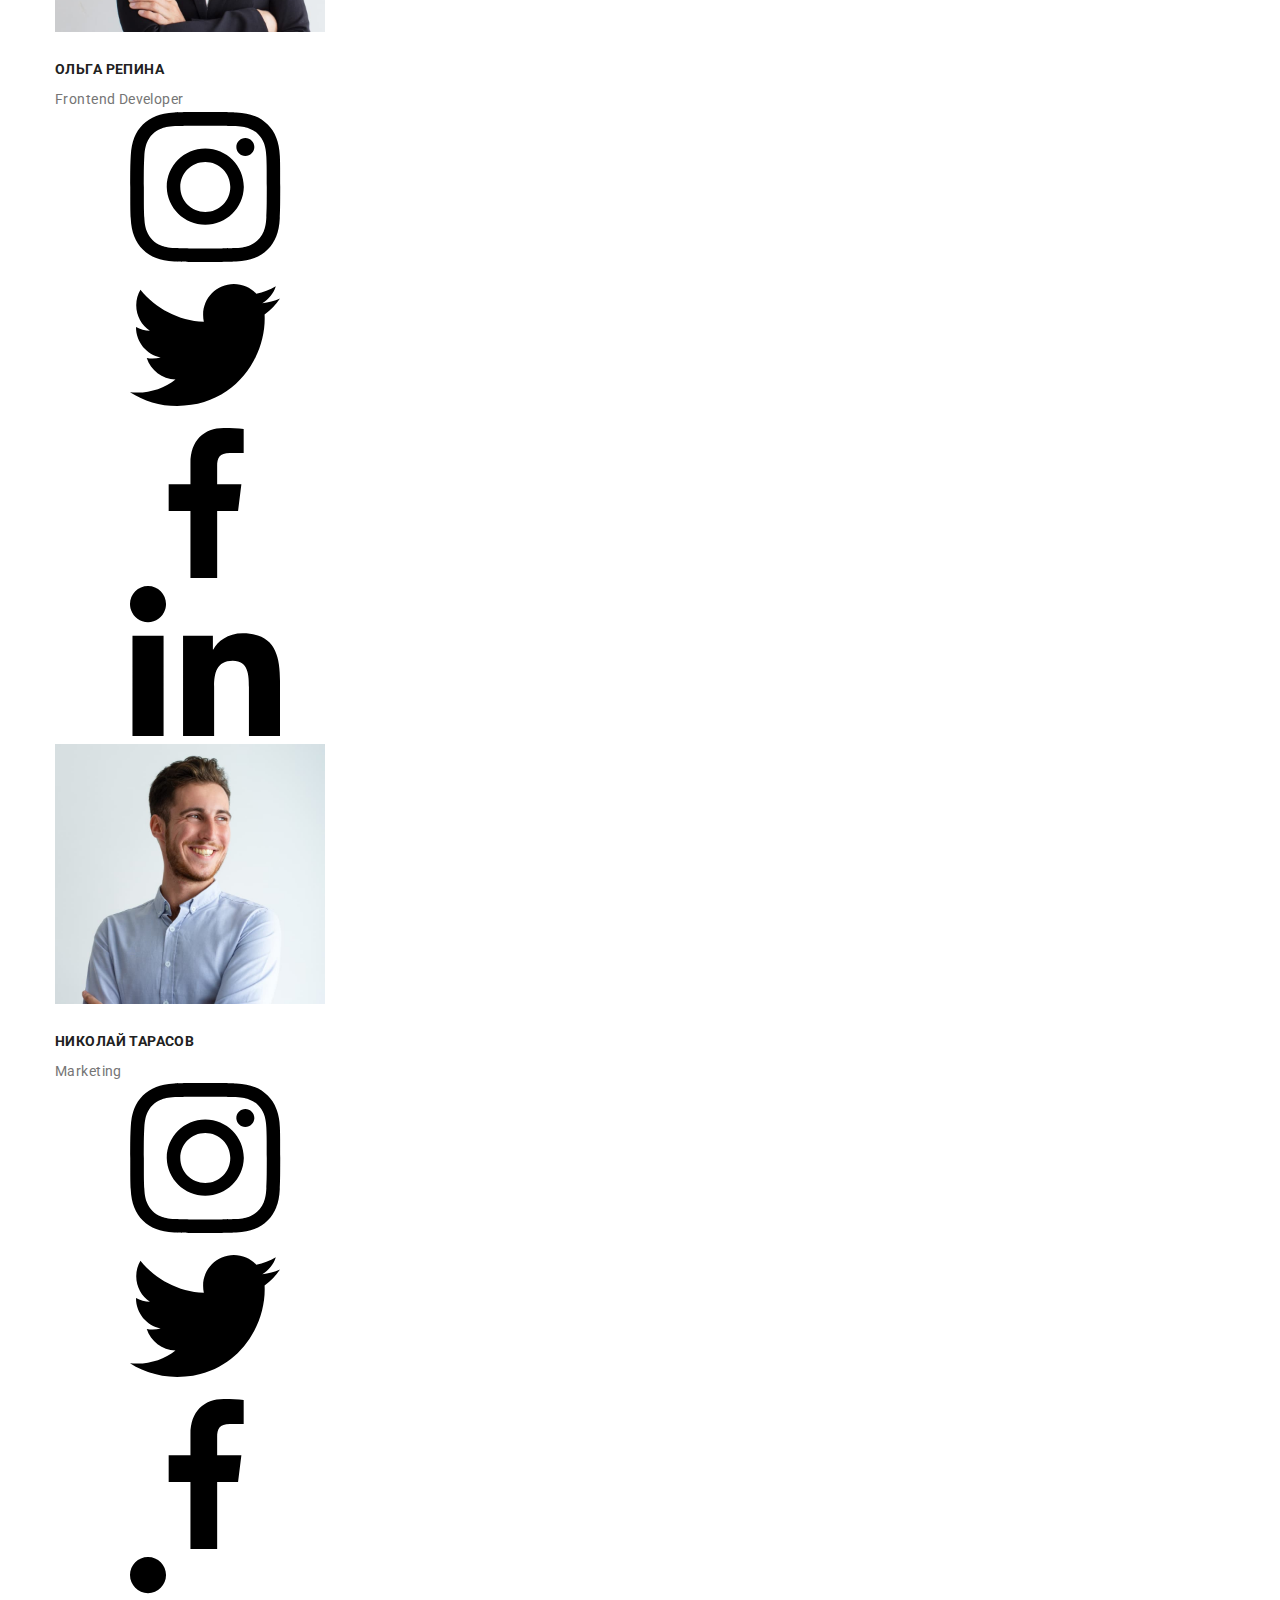
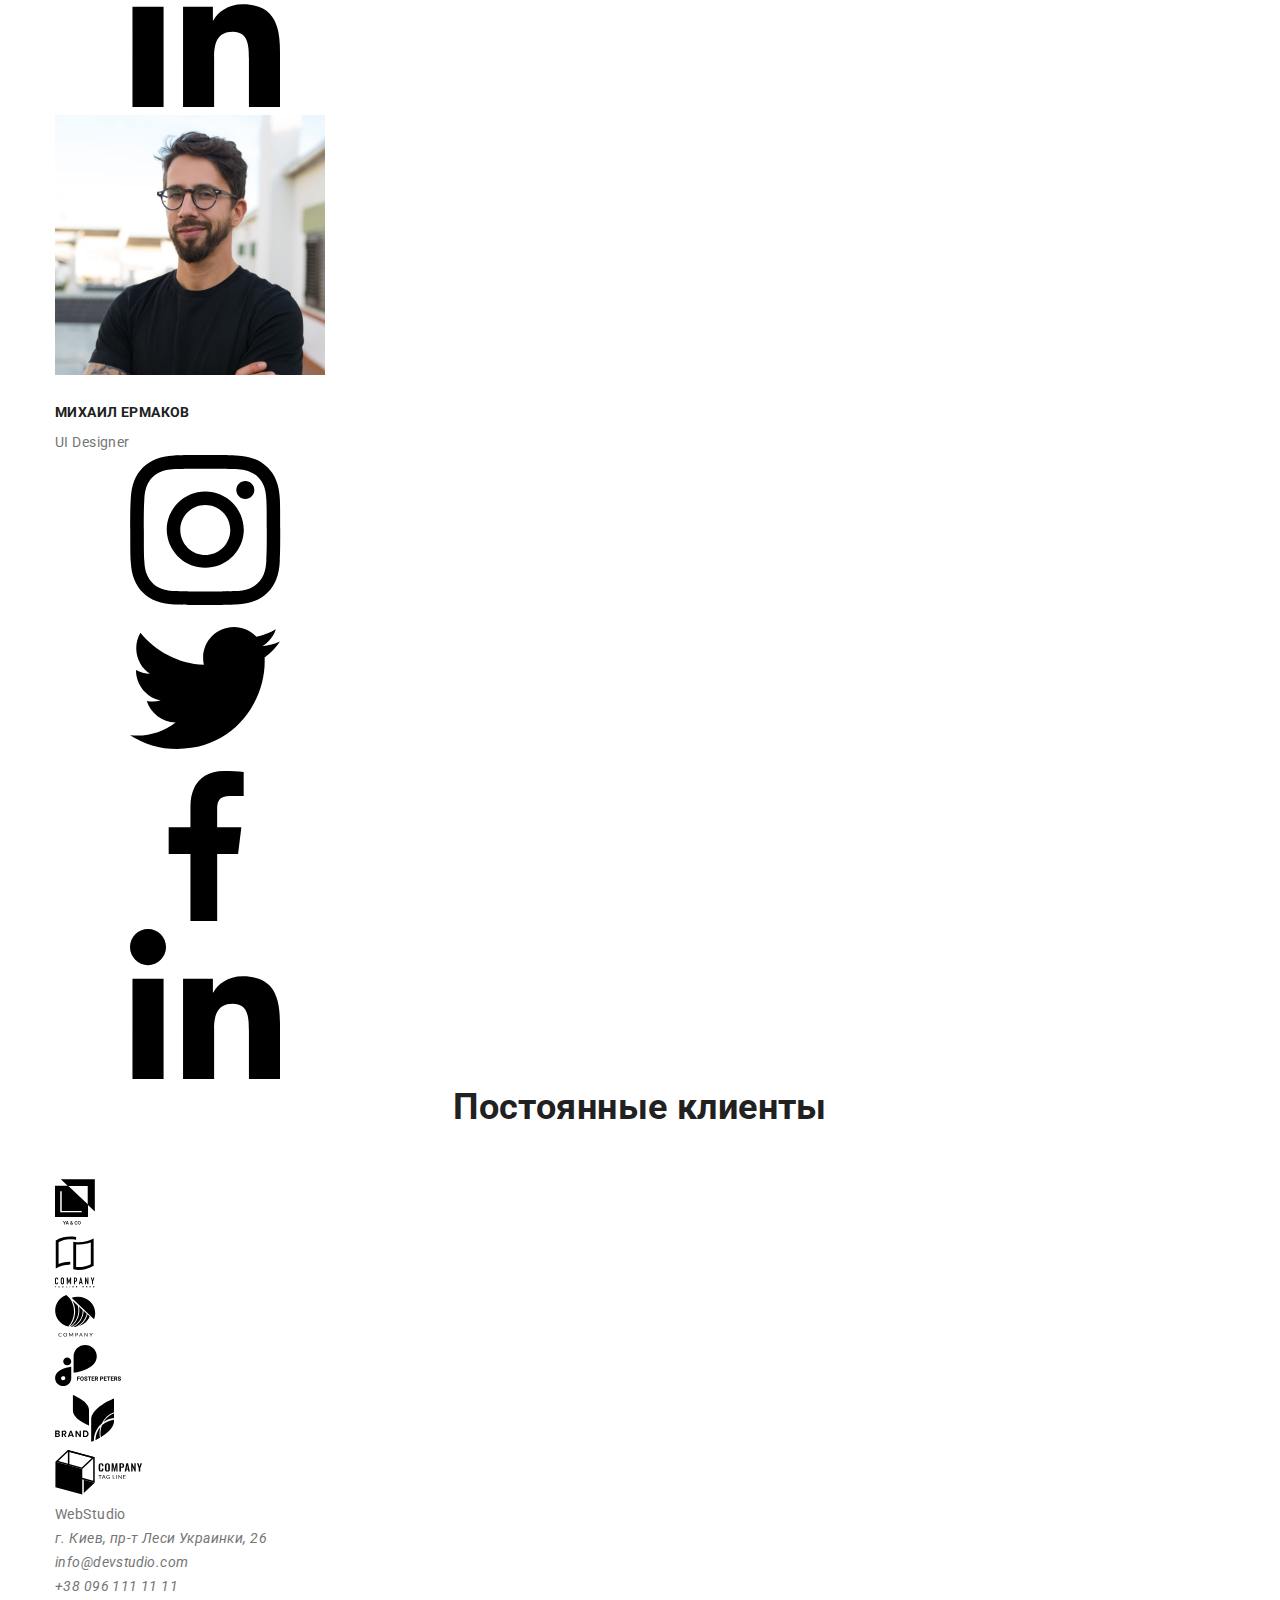
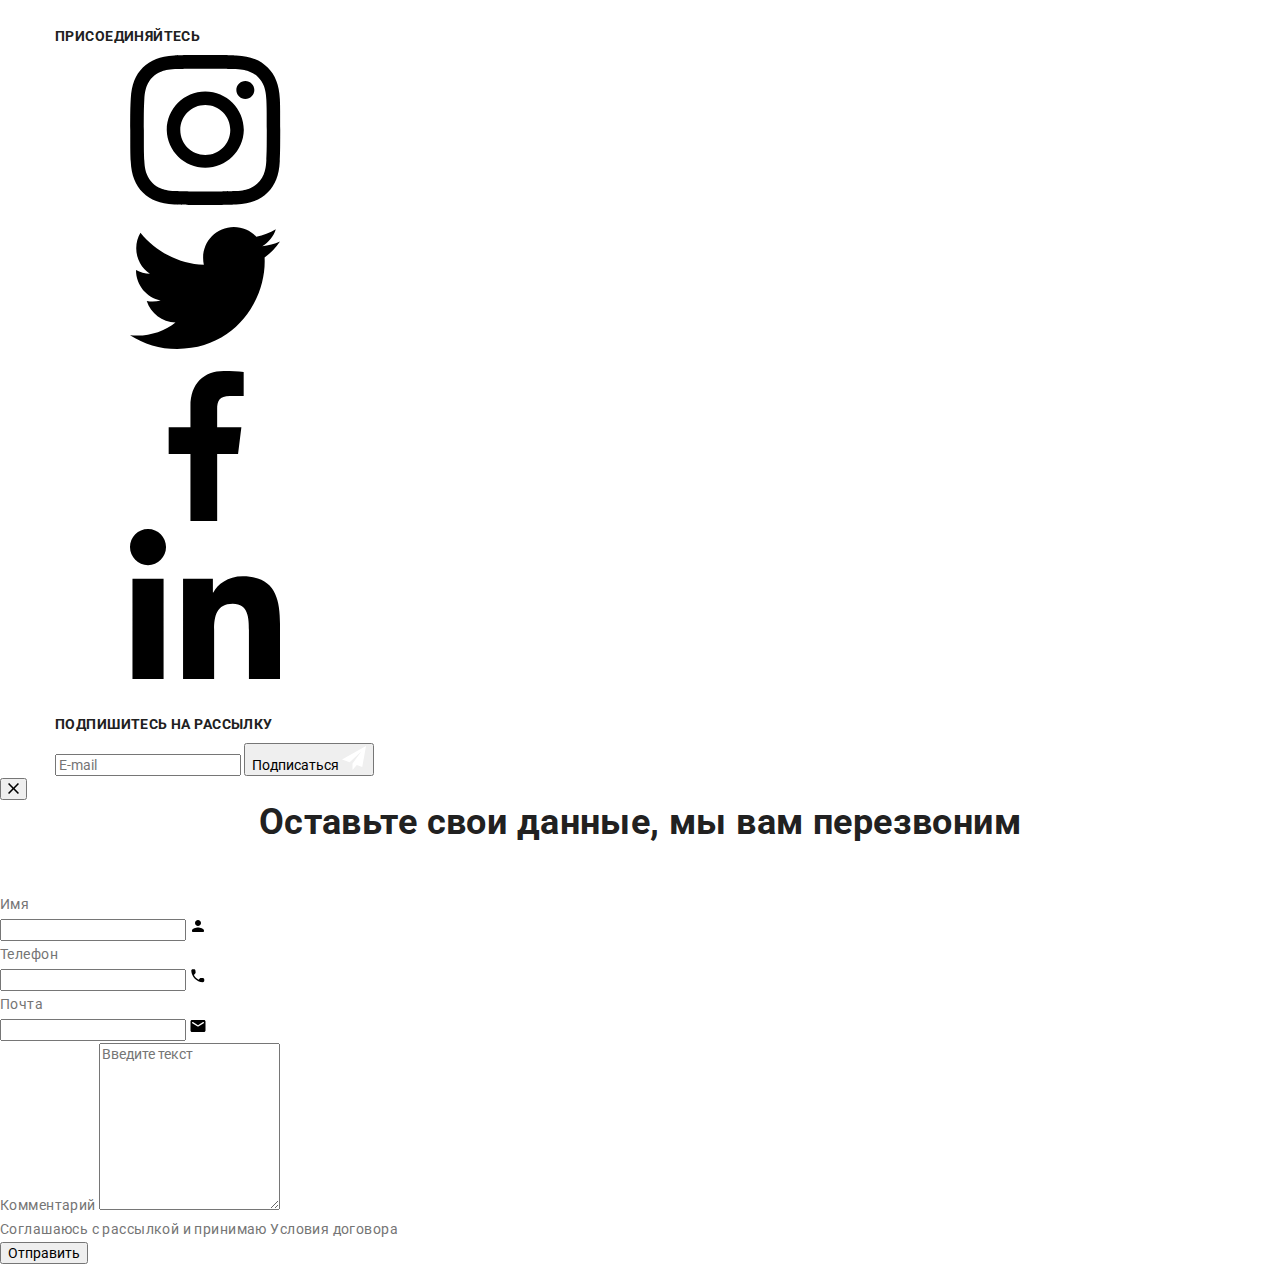
==== commit cfa66ddb: "commit-4" ====
--- a/index.html
+++ b/index.html
@@ -30,7 +30,7 @@
                         <li class="auth__item">
                             <a class="auth__link" href="mailto:info@devstudio.com">
                                 <div class="auth__nav-icon">
-                                    <svg class="auth__icon" width="16px" height="12px">
+                                    <svg class="auth__icon--envelope" >
                                         <use href="./image/sprite.svg#icon-envelope"></use>
                                     </svg>
                                     info@devstudio.com
@@ -41,7 +41,7 @@
                         <li class="auth__item">
                             <a class="auth__link" href="tel:+380961111111">
                                 <div class="auth__nav-icon">
-                                    <svg class="auth__icon" width="10px" height="16px">
+                                    <svg class="auth__icon--smartphone" >
                                         <use href="./image/sprite.svg#icon-smartphone"></use>
                                     </svg>
                                     +38 096 111 11 11
--- a/css/main.min.css
+++ b/css/main.min.css
@@ -1,3 +1,3 @@
 /*! modern-normalize v1.0.0 | MIT License | https://github.com/sindresorhus/modern-normalize */*,*::before,*::after{box-sizing:border-box}:root{-moz-tab-size:4;tab-size:4}html{line-height:1.15;-webkit-text-size-adjust:100%}body{margin:0}body{font-family:system-ui,-apple-system,"Segoe UI",Roboto,Helvetica,Arial,sans-serif,"Apple Color Emoji","Segoe UI Emoji"}hr{height:0;color:inherit}abbr[title]{text-decoration:underline dotted}b,strong{font-weight:bolder}code,kbd,samp,pre{font-family:ui-monospace, SFMono-Regular, Consolas, "Liberation Mono", Menlo,- monospace;font-size:1em}small{font-size:80%}sub,sup{font-size:75%;line-height:0;position:relative;vertical-align:baseline}sub{bottom:-0.25em}sup{top:-0.5em}table{text-indent:0;border-color:inherit}button,input,optgroup,select,textarea{font-family:inherit;font-size:100%;line-height:1.15;margin:0}button,select{text-transform:none}button,[type="button"],[type="reset"],[type="submit"]{-webkit-appearance:button}::-moz-focus-inner{border-style:none;padding:0}:-moz-focusring{outline:1px dotted ButtonText}:-moz-ui-invalid{box-shadow:none}legend{padding:0}progress{vertical-align:baseline}::-webkit-inner-spin-button,::-webkit-outer-spin-button{height:auto}[type="search"]{-webkit-appearance:textfield;outline-offset:-2px}::-webkit-search-decoration{-webkit-appearance:none}::-webkit-file-upload-button{-webkit-appearance:button;font:inherit}summary{display:list-item}html{box-sizing:border-box}*,*::after,*::before{box-sizing:inherit}h1,h2,h3,h4,h5,h6,p{margin:0;padding:0}ul{padding:0;margin:0;list-style:none}a{text-decoration:none;color:inherit}img{display:block;max-width:100%;height:auto}h2{font-weight:700;font-size:36px;line-height:1.16;text-align:center;color:#212121;padding:0;margin-bottom:50px}h3{margin-top:30px;margin-bottom:10px;font-family:"Roboto",sans-serif;font-weight:700;font-size:14px;line-height:1.14;letter-spacing:0.03em;text-transform:uppercase;color:#212121}body{margin:0;font-family:"Roboto",sans-serif;background-color:#fff;color:#757575;font-size:14px;line-height:1.71;letter-spacing:0.03em}.container{padding-left:15px;padding-right:15px;margin-left:auto;margin-right:auto}@media screen and (min-width: 480px){.container{width:480px}}@media screen and (min-width: 768px){.container{width:768px}}@media screen and (min-width: 1200px){.container{width:1200px}}.title{font-family:var(--main-font-family);font-weight:700;font-size:14px;line-height:1.14;text-transform:uppercase;margin-top:0;margin-bottom:20px;color:#ffffff}.visually-hidden{position:absolute !important;clip:rect(1px 1px 1px 1px);clip:rect(1px, 1px, 1px, 1px);padding:0 !important;border:0 !important;height:1px !important;width:1px !important;overflow:hidden}.header{background-color:#fff;border-bottom:1px solid #ececec}@media screen and (max-width: 768px){.header{max-width:480px;position:relative}}@media screen and (max-width: 1200px){.header__section{display:flex;align-items:center;margin:0}}@media screen and (max-width: 768px){.header__section{padding-top:15px;padding-bottom:15px;justify-content:space-between}}@media screen and (min-width: 768px){.header__section{padding:21px 15px}}.header__logo{display:inline-flex;font-family:"Raleway", sans-serif;font-weight:700;font-size:26px;line-height:1.19;letter-spacing:0.03em;color:#212121}.header__logo-title{color:#2196f3}@media screen and (max-width: 768px){.header__box{position:relative;display:none;background-color:#fff;position:absolute;top:0;left:0;padding:48px 40px}.header__box.is-open{display:block}}@media screen and (min-width: 768px){.header__box{display:flex;background-color:#f19292;align-items:center;justify-content:space-between}}@media screen and (min-width: 768px){.nav{transition-property:color;transition-duration:250ms;transition-timing-function:cubic-bezier(0.4, 0, 0.2, 1);display:flex}}@media screen and (max-width: 768px){.nav__set{display:block;margin-bottom:302px}}@media screen and (min-width: 768px){.nav__set{display:inline-flex;margin-left:93px}}@media screen and (max-width: 768px){.nav__set a{font-size:40px;line-height:1.17;letter-spacing:0.02em;color:#212121}}@media screen and (min-width: 768px){.nav__set a{font-size:14px;font-weight:500;line-height:1.14;padding-top:32px;padding-bottom:32px;color:#212121}}@media screen and (max-width: 768px){.nav__item:not(:last-child){margin-bottom:32px}}@media screen and (min-width: 768px){.nav__item:not(:last-child){margin-right:50px}}@media screen and (min-width: 768px){.nav__set a+.nav__set a{margin-left:50px}}.nav__set a:hover,.nav__set a:focus{color:#2196f3}.nav__set .current{color:#2196f3}.nav__set .current{position:relative}@media screen and (min-width: 768px){.nav .current::after{content:"";display:block;position:absolute;left:0;bottom:-3px;width:100%;height:4px;background-color:#2196f3;border-radius:2px}}@media screen and (min-width: 768px){.auth{margin-left:84px}}@media screen and (min-width: 480px) and (max-width: 768px){.auth{display:flex;flex-wrap:wrap;flex-direction:column-reverse;font-size:34px;line-height:1.17;letter-spacing:0.02em;color:#2196f3}}@media screen and (max-width: 768px){.auth__item:not(:last-child){color:#757575;font-size:24px;line-height:1.16;letter-spacing:0.02em;margin-top:32px}}@media screen and (min-width: 768px){.auth__nav-icon{font-family:Roboto;font-style:normal;font-weight:500;font-size:12px;line-height:14px;letter-spacing:0.02em;color:#757575}}@media screen and (max-width: 768px){.auth__icon{display:none}}@media screen and (min-width: 480px){.social-list{display:flex;align-items:center;justify-content:center;margin-top:64px;font-weight:500;font-size:18px;line-height:1.22;letter-spacing:0.02em;color:#2196f3}.social-list__item+.social-list__item::before{content:"";width:22px;height:0px;border:1px solid rgba(33,33,33,0.2);transform:rotate(90deg);margin-left:10px;margin-right:10px}}@media screen and (min-width: 768px){.social-list{display:none}}.menu-button{position:absolute;top:10px;right:15px;width:40px;height:40px;display:inline-flex;justify-content:center;align-items:center;margin:0;padding:0;border:none;background-color:transparent}.menu-button__close,.menu-button__menu{fill:#212121}.menu-button__close{display:none}.menu-button.is-open .menu-button__close{display:block}.menu-button.is-open .menu-button__menu{display:none}.menu-button.__close{z-index:100}.menu-button:hover .menu-button__close,.menu-button:focus .menu-button__menu{fill:#2196f3}@media screen and (min-width: 768px){.menu-button{display:none}}
+ monospace;font-size:1em}small{font-size:80%}sub,sup{font-size:75%;line-height:0;position:relative;vertical-align:baseline}sub{bottom:-0.25em}sup{top:-0.5em}table{text-indent:0;border-color:inherit}button,input,optgroup,select,textarea{font-family:inherit;font-size:100%;line-height:1.15;margin:0}button,select{text-transform:none}button,[type="button"],[type="reset"],[type="submit"]{-webkit-appearance:button}::-moz-focus-inner{border-style:none;padding:0}:-moz-focusring{outline:1px dotted ButtonText}:-moz-ui-invalid{box-shadow:none}legend{padding:0}progress{vertical-align:baseline}::-webkit-inner-spin-button,::-webkit-outer-spin-button{height:auto}[type="search"]{-webkit-appearance:textfield;outline-offset:-2px}::-webkit-search-decoration{-webkit-appearance:none}::-webkit-file-upload-button{-webkit-appearance:button;font:inherit}summary{display:list-item}html{box-sizing:border-box}*,*::after,*::before{box-sizing:inherit}h1,h2,h3,h4,h5,h6,p{margin:0;padding:0}ul{padding:0;margin:0;list-style:none}a{text-decoration:none;color:inherit}img{display:block;max-width:100%;height:auto}h2{font-weight:700;font-size:36px;line-height:1.16;text-align:center;color:#212121;padding:0;margin-bottom:50px}h3{margin-top:30px;margin-bottom:10px;font-family:"Roboto",sans-serif;font-weight:700;font-size:14px;line-height:1.14;letter-spacing:0.03em;text-transform:uppercase;color:#212121}body{margin:0;font-family:"Roboto",sans-serif;background-color:#fff;color:#757575;font-size:14px;line-height:1.71;letter-spacing:0.03em}.container{padding-left:15px;padding-right:15px;margin-left:auto;margin-right:auto}@media screen and (min-width: 480px){.container{width:480px}}@media screen and (min-width: 768px){.container{width:768px}}@media screen and (min-width: 1200px){.container{width:1200px}}.title{font-family:var(--main-font-family);font-weight:700;font-size:14px;line-height:1.14;text-transform:uppercase;margin-top:0;margin-bottom:20px;color:#ffffff}.visually-hidden{position:absolute !important;clip:rect(1px 1px 1px 1px);clip:rect(1px, 1px, 1px, 1px);padding:0 !important;border:0 !important;height:1px !important;width:1px !important;overflow:hidden}.header{background-color:#fff;border-bottom:1px solid #ececec}@media screen and (max-width: 767px){.header{max-width:480px;position:relative}}.header__section{display:flex;align-items:center;margin:0}@media screen and (max-width: 767px){.header__section{padding-top:15px;padding-left:15px;padding-bottom:15px;justify-content:space-between}}.header__logo{display:inline-flex;font-family:"Raleway", sans-serif;font-weight:700;font-size:26px;line-height:1.19;letter-spacing:0.03em;color:#212121}.header__logo-title{color:#2196f3}@media screen and (max-width: 767px){.header__box{width:100%;position:relative;display:none;background-color:#fff;position:absolute;top:0;left:0;padding:48px 40px}.header__box.is-open{display:block}}@media screen and (min-width: 768px){.header__box{display:flex;align-items:center;justify-content:space-between}}@media screen and (min-width: 768px){.nav{transition-property:color;transition-duration:250ms;transition-timing-function:cubic-bezier(0.4, 0, 0.2, 1);display:flex;margin-right:84px}}@media screen and (max-width: 767px){.nav__set{display:block;margin-bottom:302px}}@media screen and (min-width: 768px){.nav__set{display:inline-flex;margin-left:88px}}@media screen and (max-width: 767px){.nav__set a{font-size:40px;line-height:1.17;letter-spacing:0.02em;color:#212121}}@media screen and (min-width: 768px){.nav__set a{font-size:14px;font-weight:500;line-height:1.14;padding-top:32px;padding-bottom:32px;color:#212121}}@media screen and (max-width: 767px){.nav__item:not(:last-child){margin-bottom:32px}}@media screen and (min-width: 768px){.nav__item:not(:last-child){margin-right:50px}}@media screen and (min-width: 768px){.nav__set a+.nav__set a{margin-left:50px}}.nav__set a:hover,.nav__set a:focus{color:#2196f3}.nav__set .current{color:#2196f3}.nav__set .current{position:relative}@media screen and (min-width: 768px){.nav .current::after{content:"";display:block;position:absolute;left:0;bottom:-3px;width:100%;height:4px;background-color:#2196f3;border-radius:2px}}@media screen and (min-width: 768px){.auth{display:flex;flex-wrap:wrap;font-family:var(--main-font-family);font-weight:500;font-size:12px;line-height:1.16;letter-spacing:0.02em;color:#212121}}@media screen and (min-width: 768px){.auth__item+.auth__item{margin-top:10px}}.auth .auth__item{display:flex;align-items:center}@media screen and (min-width: 768px){.auth__icon--envelope{width:14px;height:10px;margin-right:8px}}@media screen and (min-width: 768px){.auth__icon--smartphone{width:10px;height:14px;margin-right:8px}}@media screen and (max-width: 767px){.auth{display:flex;flex-wrap:wrap;flex-direction:column-reverse;font-size:34px;line-height:1.17;letter-spacing:0.02em;color:#2196f3}}@media screen and (max-width: 767px){.auth__item:not(:last-child){color:#757575;font-size:24px;line-height:1.16;letter-spacing:0.02em;margin-top:32px}}@media screen and (min-width: 768px){.auth__nav-icon{font-family:Roboto;font-style:normal;font-weight:500;font-size:12px;line-height:14px;letter-spacing:0.02em;color:#757575}}@media screen and (max-width: 767px){.auth__icon--smartphone,.auth__icon--envelope{display:none}}@media screen and (max-width: 767px){.social-list{display:flex;align-items:center;justify-content:center;margin-top:64px;font-weight:500;font-size:18px;line-height:1.22;letter-spacing:0.02em;color:#2196f3}.social-list__item+.social-list__item::before{content:"";width:22px;height:0px;border:1px solid rgba(33,33,33,0.2);transform:rotate(90deg);margin-left:10px;margin-right:10px}}@media screen and (min-width: 768px){.social-list{display:none}}.menu-button{position:absolute;top:10px;right:15px;width:40px;height:40px;display:inline-flex;justify-content:center;align-items:center;margin:0;padding:0;border:none;background-color:transparent}.menu-button__close,.menu-button__menu{fill:#212121}.menu-button__close{display:none}.menu-button.is-open .menu-button__close{display:block}.menu-button.is-open .menu-button__menu{display:none}.menu-button.__close{z-index:100}.menu-button:hover .menu-button__close,.menu-button:focus .menu-button__menu{fill:#2196f3}@media screen and (min-width: 768px){.menu-button{display:none}}
 /*# sourceMappingURL=main.min.css.map */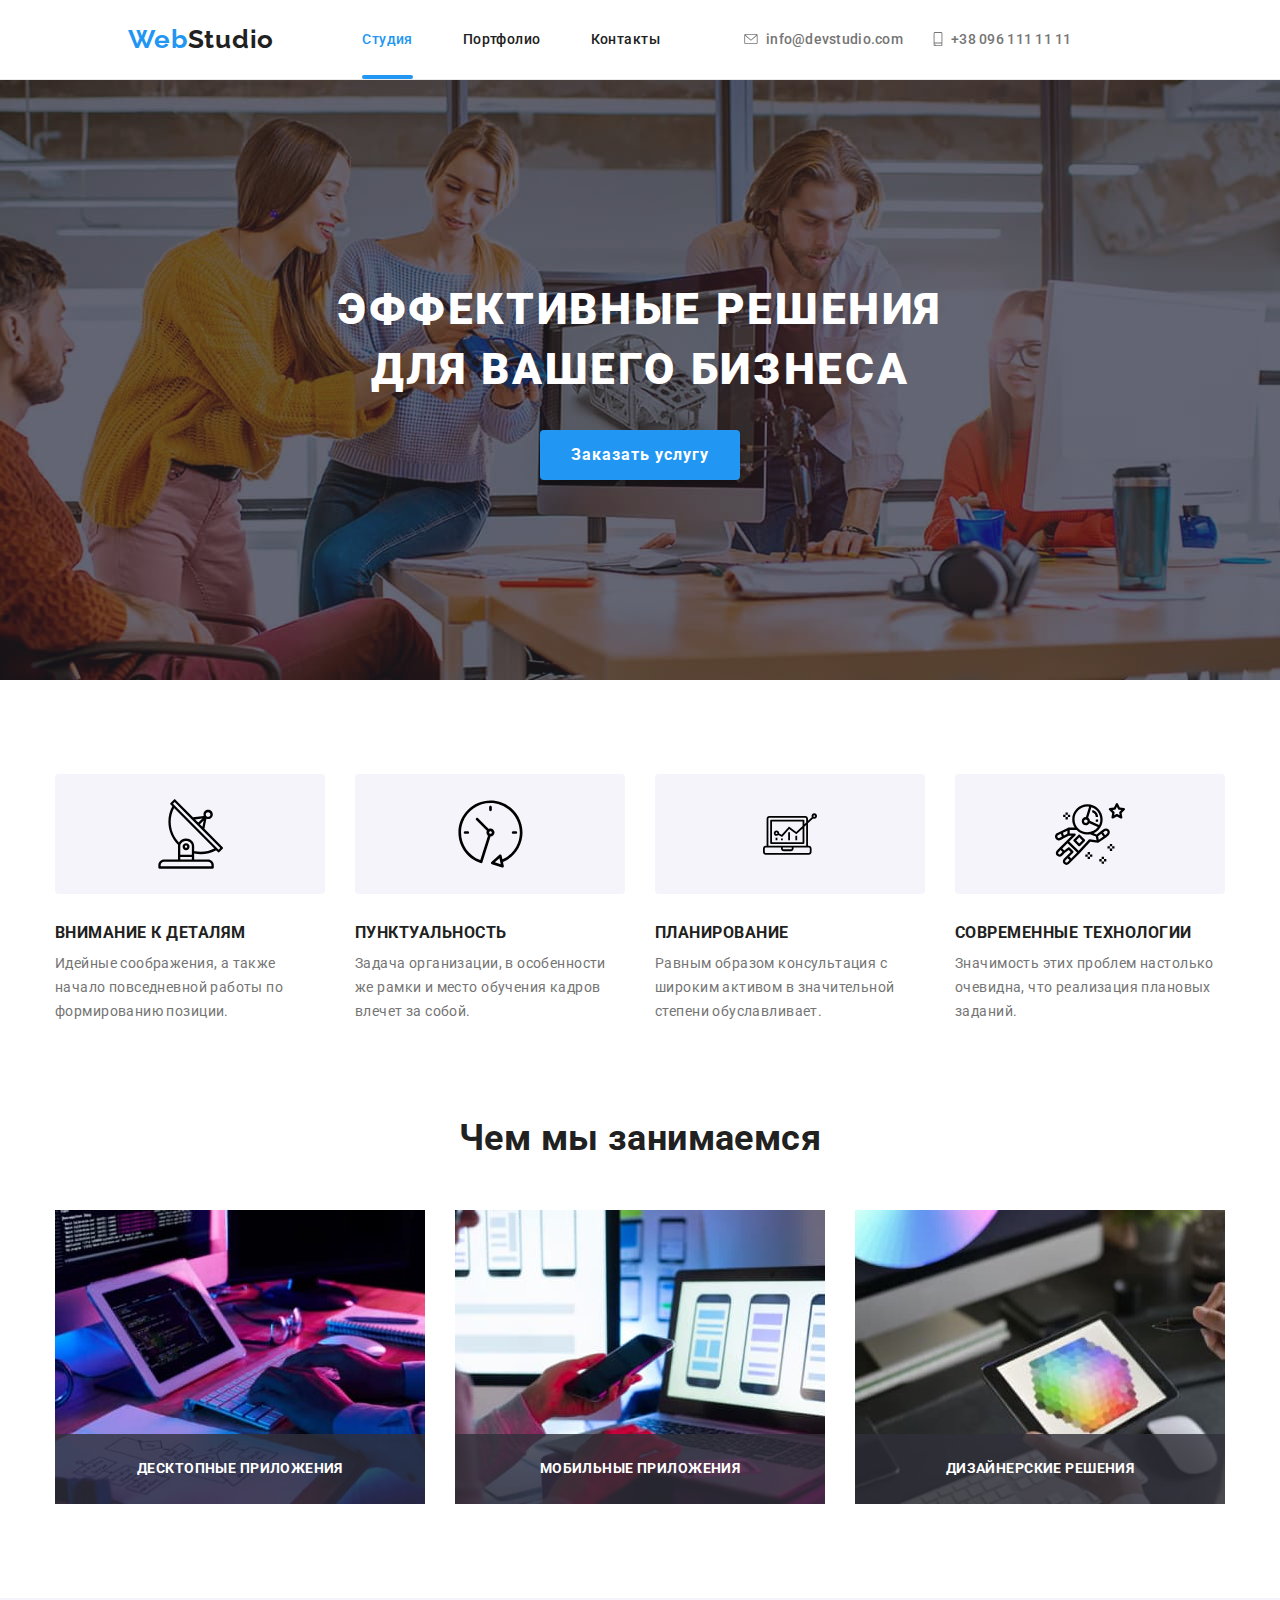
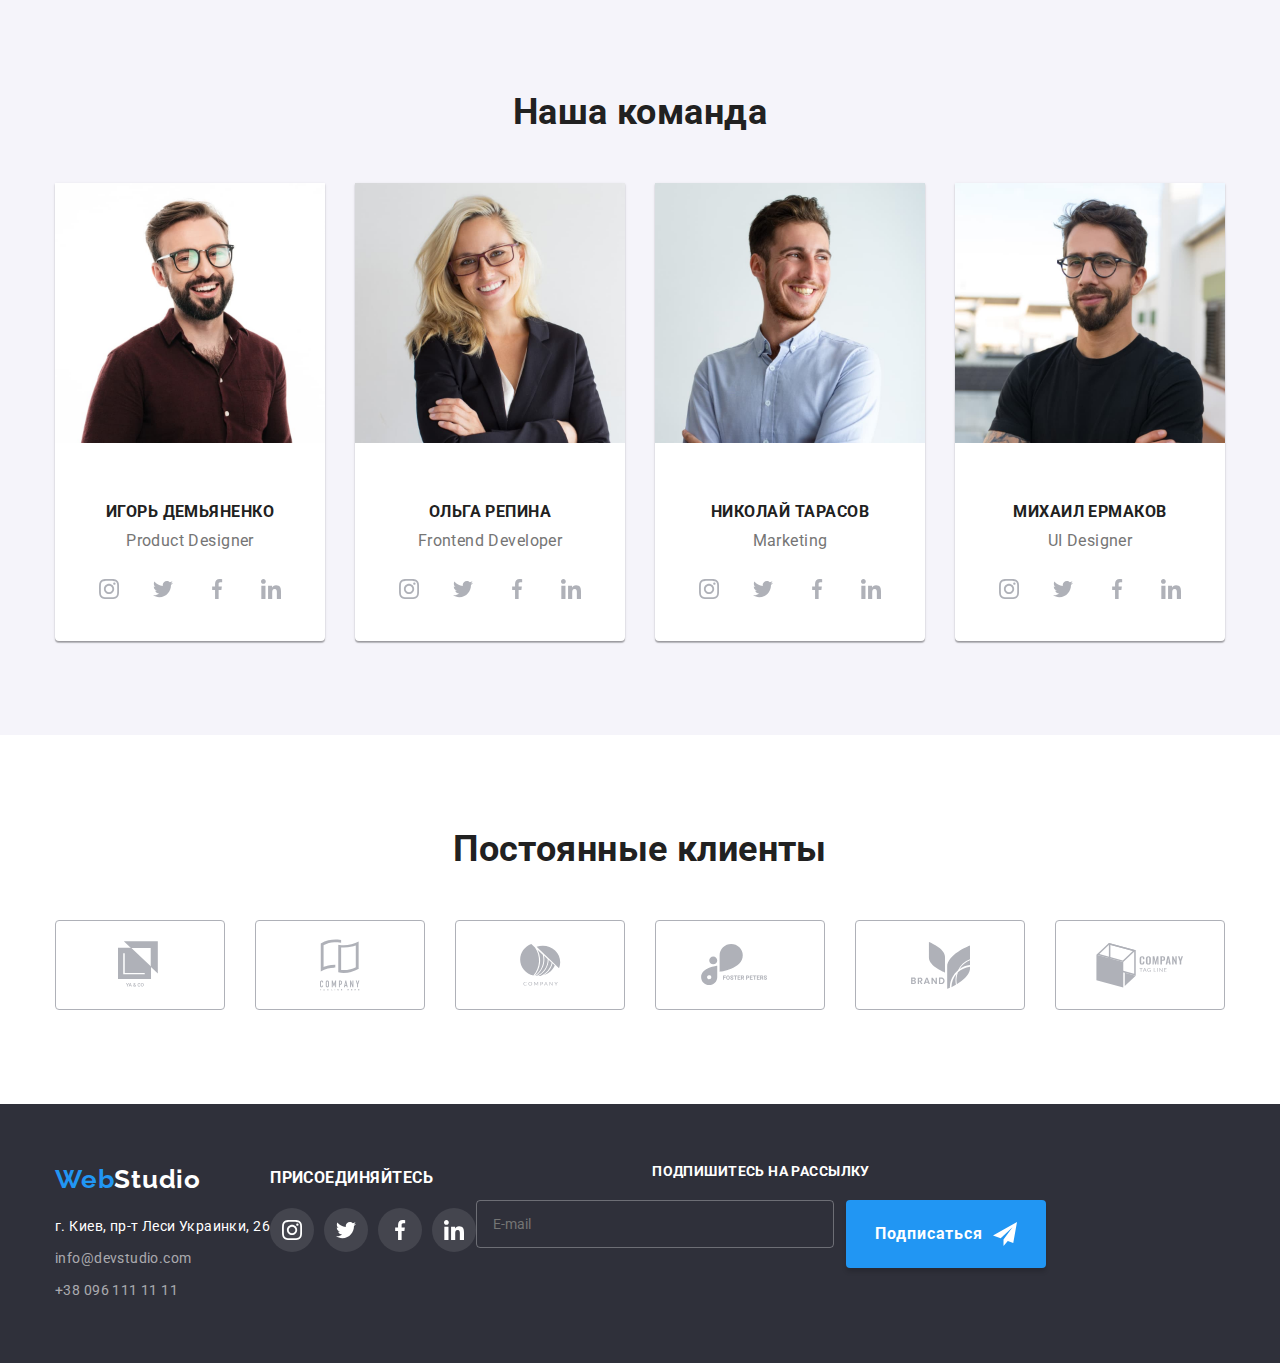
==== commit 107de5be: "commit-6" ====
--- a/index.html
+++ b/index.html
@@ -68,7 +68,6 @@
                         <use class="menu-button__menu" href="./image/sprite.svg#icon-menu"></use>
                    
                     </svg>
-                    
                 </button>
             </div> 
         </header>
@@ -88,7 +87,7 @@
                 <div class="container">
                     <h2 class="visually-hidden">Наши преимущества</h2>
                     <ul class="benefits__list">
-                        <li class="benefits__item ">
+                        <li class="benefits__item">
                             <div class="benefits__icon">
                                 <svg  width="65px" height="70px">
                                     <use href="./image/sprite.svg#icon-group"></use>
@@ -161,7 +160,7 @@
                     <h2 >Наша команда </h2>
                     <ul class="teammembers__list">
                         <li class="teammembers__item">
-                            <img src="./image/main/section2/img.jpg" alt="портрет мужчины в очках" width="270">
+                            <img src="./image/main/section2/img.jpg" alt="портрет мужчины в очках" >
                             <div class="teammembers__description">
                                 <h3>Игорь Демьяненко</h3>
                                 <p>Product Designer</p>
@@ -198,7 +197,7 @@
                             </div>
         
                         <li class="teammembers__item">
-                            <img src="./image/main/section2/img-1.jpg" alt="портрет женщины в очках" width="270">
+                            <img src="./image/main/section2/img-1.jpg" alt="портрет женщины в очках" >
                             <div class="teammembers__description">
                                 <h3>Ольга Репина</h3>
                                 <p>Frontend Developer</p>
@@ -237,7 +236,7 @@
                         </li>
                     
                         <li class="teammembers__item">
-                            <img src="./image/main/section2/img-2.jpg" alt="портрет мужчины в логубий рубашке" width="270">
+                            <img src="./image/main/section2/img-2.jpg" alt="портрет мужчины в логубий рубашке" >
                             <div class="teammembers__description">
                                 <h3>Николай Тарасов</h3>
                                 <p>Marketing</p>
@@ -276,7 +275,7 @@
                         </li>
                     
                         <li class="teammembers__item">
-                            <img src="./image/main/section2/img-3.jpg" alt="портрет мужчины в очках и черной футболке" width="270">
+                            <img src="./image/main/section2/img-3.jpg" alt="портрет мужчины в очках и черной футболке" >
                             <div class="teammembers__description">
                                 <h3>Михаил Ермаков</h3>
                                 <p>UI Designer</p>
@@ -384,53 +383,59 @@
 
             <div class="footer__container container">
 
-                <div class="footer-nav footer__widget">
-                        <a href="" class="nav__logo"> <span class="nav__logo-title">Web</span><span class="footer-nav__item">Studio</span></a>
+                <div class="footer__section">
+                    <div class="footer-nav footer__widget">
+                        <a href="" class="footer-logo"> <span class="footer-logo__title">Web</span><span
+                                class="footer-logo__item">Studio</span></a>
                         <address class="footer-nav__address-text">
-                        <a  class="footer-nav__link" href="https://goo.gl/maps/hkrQfzcAVthY6jmx7" target="_blank">г. Киев, пр-т Леси Украинки, 26</a>
-                        <ul class="footer-nav__list">
-                            <li class="mail "> <a class="mail__item" href="mailto:info@devstudio.com">info@devstudio.com</a></li>
-                            <li class="tel "> <a class="tel__item" href="tel:+380961111111">+38 096 111 11 11</a></li>
+                            <a class="footer-nav__link" href="https://goo.gl/maps/hkrQfzcAVthY6jmx7" target="_blank">г. Киев, пр-т Леси
+                                Украинки, 26</a>
+                            <ul class="footer-nav__list">
+                                <li class="mail "> <a class="mail__item" href="mailto:info@devstudio.com">info@devstudio.com</a></li>
+                                <li class="tel "> <a class="tel__item" href="tel:+380961111111">+38 096 111 11 11</a></li>
+                            </ul>
+                        </address>
+                    </div>
+                    
+                    
+                    <div class="social footer__widget">
+                        <h3 class="title-icons">присоединяйтесь</h3>
+                        <ul class="social-icons ">
+                            <li class="social-icons__item">
+                                <a href="https://www.instagram.com/?hl=ru" class="social-icons__link" target="_blank"
+                                    rel="noopener noreferrer">
+                                    <svg class="social-icons__svg social-icons__svg--footer">
+                                        <use href="./image/sprite.svg#icon-instagram"></use>
+                                    </svg>
+                                </a>
+                            </li>
+                            <li class="social-icons__item">
+                                <a href="https://twitter.com/login?lang=ru" class="social-icons__link" target="_blank"
+                                    rel="noopener noreferrer">
+                                    <svg class="social-icons__svg social-icons__svg--footer">
+                                        <use href="./image/sprite.svg#icon-twitter"></use>
+                                    </svg>
+                                </a>
+                            </li>
+                            <li class="social-icons__item">
+                                <a href="https://uk-ua.facebook.com" class="social-icons__link" target="_blank" rel="noopener noreferrer">
+                                    <svg class="social-icons__svg social-icons__svg--footer">
+                                        <use href="./image/sprite.svg#icon-facebook"></use>
+                                    </svg>
+                                </a>
+                            </li>
+                            <li class="social-icons__item">
+                                <a href="https://www.linkedin.com" class="social-icons__link" target="_blank" rel="noopener noreferrer">
+                                    <svg class="social-icons__svg social-icons__svg--footer">
+                                        <use href="./image/sprite.svg#icon-linkedin"></use>
+                                    </svg>
+                                </a>
+                            </li>
                         </ul>
-                    </address>
-                </div>  
-            
-
-                <div class="social footer__widget">
-                    <h3 class="title-icons">присоединяйтесь</h3>
-                    <ul class="social-icons ">
-                        <li class="social-icons__item">
-                            <a href="https://www.instagram.com/?hl=ru" class="social-icons__link" target="_blank" rel="noopener noreferrer">
-                                <svg class="social-icons__svg social-icons__svg--footer">
-                                    <use href="./image/sprite.svg#icon-instagram"></use>
-                                </svg>
-                            </a>
-                        </li>
-                        <li class="social-icons__item">
-                            <a href="https://twitter.com/login?lang=ru" class="social-icons__link" target="_blank" rel="noopener noreferrer">
-                                <svg class="social-icons__svg social-icons__svg--footer">
-                                    <use href="./image/sprite.svg#icon-twitter"></use>
-                                </svg>
-                            </a>
-                        </li>
-                        <li class="social-icons__item">
-                            <a href="https://uk-ua.facebook.com" class="social-icons__link" target="_blank" rel="noopener noreferrer">
-                                <svg class="social-icons__svg social-icons__svg--footer">
-                                    <use href="./image/sprite.svg#icon-facebook"></use>
-                                </svg>
-                            </a>
-                        </li>
-                        <li class="social-icons__item">
-                            <a href="https://www.linkedin.com" class="social-icons__link" target="_blank" rel="noopener noreferrer">
-                                <svg class="social-icons__svg social-icons__svg--footer">
-                                    <use href="./image/sprite.svg#icon-linkedin"></use>
-                                </svg>
-                            </a>
-                        </li>
-                    </ul>
-                </div>
-
-                <div class=" footer-form footer__widget">
+                    </div>
+                </div>
+
+                <div class="footer-form footer__widget">
                     <h3 class="title-form">Подпишитесь на рассылку</h3>
                     <form >
                         <div class="footer-form__field">
--- a/css/main.min.css
+++ b/css/main.min.css
@@ -1,3 +1,3 @@
-/*! modern-normalize v1.0.0 | MIT License | https://github.com/sindresorhus/modern-normalize */*,*::before,*::after{box-sizing:border-box}:root{-moz-tab-size:4;tab-size:4}html{line-height:1.15;-webkit-text-size-adjust:100%}body{margin:0}body{font-family:system-ui,-apple-system,"Segoe UI",Roboto,Helvetica,Arial,sans-serif,"Apple Color Emoji","Segoe UI Emoji"}hr{height:0;color:inherit}abbr[title]{text-decoration:underline dotted}b,strong{font-weight:bolder}code,kbd,samp,pre{font-family:ui-monospace, SFMono-Regular, Consolas, "Liberation Mono", Menlo,- monospace;font-size:1em}small{font-size:80%}sub,sup{font-size:75%;line-height:0;position:relative;vertical-align:baseline}sub{bottom:-0.25em}sup{top:-0.5em}table{text-indent:0;border-color:inherit}button,input,optgroup,select,textarea{font-family:inherit;font-size:100%;line-height:1.15;margin:0}button,select{text-transform:none}button,[type="button"],[type="reset"],[type="submit"]{-webkit-appearance:button}::-moz-focus-inner{border-style:none;padding:0}:-moz-focusring{outline:1px dotted ButtonText}:-moz-ui-invalid{box-shadow:none}legend{padding:0}progress{vertical-align:baseline}::-webkit-inner-spin-button,::-webkit-outer-spin-button{height:auto}[type="search"]{-webkit-appearance:textfield;outline-offset:-2px}::-webkit-search-decoration{-webkit-appearance:none}::-webkit-file-upload-button{-webkit-appearance:button;font:inherit}summary{display:list-item}html{box-sizing:border-box}*,*::after,*::before{box-sizing:inherit}h1,h2,h3,h4,h5,h6,p{margin:0;padding:0}ul{padding:0;margin:0;list-style:none}a{text-decoration:none;color:inherit}img{display:block;max-width:100%;height:auto}h2{font-weight:700;font-size:36px;line-height:1.16;text-align:center;color:#212121;padding:0;margin-bottom:50px}h3{margin-top:30px;margin-bottom:10px;font-family:"Roboto",sans-serif;font-weight:700;font-size:14px;line-height:1.14;letter-spacing:0.03em;text-transform:uppercase;color:#212121}body{margin:0;font-family:"Roboto",sans-serif;background-color:#fff;color:#757575;font-size:14px;line-height:1.71;letter-spacing:0.03em}.container{padding-left:15px;padding-right:15px;margin-left:auto;margin-right:auto}@media screen and (min-width: 480px){.container{width:480px}}@media screen and (min-width: 768px){.container{width:768px}}@media screen and (min-width: 1200px){.container{width:1200px}}.title{font-family:var(--main-font-family);font-weight:700;font-size:14px;line-height:1.14;text-transform:uppercase;margin-top:0;margin-bottom:20px;color:#ffffff}.visually-hidden{position:absolute !important;clip:rect(1px 1px 1px 1px);clip:rect(1px, 1px, 1px, 1px);padding:0 !important;border:0 !important;height:1px !important;width:1px !important;overflow:hidden}.header{background-color:#fff;border-bottom:1px solid #ececec}@media screen and (max-width: 767px){.header{max-width:480px;position:relative}}.header__section{display:flex;align-items:center;margin:0}@media screen and (max-width: 767px){.header__section{padding-top:15px;padding-left:15px;padding-bottom:15px;justify-content:space-between}}.header__logo{display:inline-flex;font-family:"Raleway", sans-serif;font-weight:700;font-size:26px;line-height:1.19;letter-spacing:0.03em;color:#212121}.header__logo-title{color:#2196f3}@media screen and (max-width: 767px){.header__box{width:100%;position:relative;display:none;background-color:#fff;position:absolute;top:0;left:0;padding:48px 40px}.header__box.is-open{display:block}}@media screen and (min-width: 768px){.header__box{display:flex;align-items:center;justify-content:space-between}}@media screen and (min-width: 768px){.nav{transition-property:color;transition-duration:250ms;transition-timing-function:cubic-bezier(0.4, 0, 0.2, 1);display:flex;margin-right:84px}}@media screen and (max-width: 767px){.nav__set{display:block;margin-bottom:302px}}@media screen and (min-width: 768px){.nav__set{display:inline-flex;margin-left:88px}}@media screen and (max-width: 767px){.nav__set a{font-size:40px;line-height:1.17;letter-spacing:0.02em;color:#212121}}@media screen and (min-width: 768px){.nav__set a{font-size:14px;font-weight:500;line-height:1.14;padding-top:32px;padding-bottom:32px;color:#212121}}@media screen and (max-width: 767px){.nav__item:not(:last-child){margin-bottom:32px}}@media screen and (min-width: 768px){.nav__item:not(:last-child){margin-right:50px}}@media screen and (min-width: 768px){.nav__set a+.nav__set a{margin-left:50px}}.nav__set a:hover,.nav__set a:focus{color:#2196f3}.nav__set .current{color:#2196f3}.nav__set .current{position:relative}@media screen and (min-width: 768px){.nav .current::after{content:"";display:block;position:absolute;left:0;bottom:-3px;width:100%;height:4px;background-color:#2196f3;border-radius:2px}}@media screen and (min-width: 768px){.auth{display:flex;flex-wrap:wrap;font-family:var(--main-font-family);font-weight:500;font-size:12px;line-height:1.16;letter-spacing:0.02em;color:#212121}}@media screen and (min-width: 768px){.auth__item+.auth__item{margin-top:10px}}.auth .auth__item{display:flex;align-items:center}@media screen and (min-width: 768px){.auth__icon--envelope{width:14px;height:10px;margin-right:8px}}@media screen and (min-width: 768px){.auth__icon--smartphone{width:10px;height:14px;margin-right:8px}}@media screen and (max-width: 767px){.auth{display:flex;flex-wrap:wrap;flex-direction:column-reverse;font-size:34px;line-height:1.17;letter-spacing:0.02em;color:#2196f3}}@media screen and (max-width: 767px){.auth__item:not(:last-child){color:#757575;font-size:24px;line-height:1.16;letter-spacing:0.02em;margin-top:32px}}@media screen and (min-width: 768px){.auth__nav-icon{font-family:Roboto;font-style:normal;font-weight:500;font-size:12px;line-height:14px;letter-spacing:0.02em;color:#757575}}@media screen and (max-width: 767px){.auth__icon--smartphone,.auth__icon--envelope{display:none}}@media screen and (max-width: 767px){.social-list{display:flex;align-items:center;justify-content:center;margin-top:64px;font-weight:500;font-size:18px;line-height:1.22;letter-spacing:0.02em;color:#2196f3}.social-list__item+.social-list__item::before{content:"";width:22px;height:0px;border:1px solid rgba(33,33,33,0.2);transform:rotate(90deg);margin-left:10px;margin-right:10px}}@media screen and (min-width: 768px){.social-list{display:none}}.menu-button{position:absolute;top:10px;right:15px;width:40px;height:40px;display:inline-flex;justify-content:center;align-items:center;margin:0;padding:0;border:none;background-color:transparent}.menu-button__close,.menu-button__menu{fill:#212121}.menu-button__close{display:none}.menu-button.is-open .menu-button__close{display:block}.menu-button.is-open .menu-button__menu{display:none}.menu-button.__close{z-index:100}.menu-button:hover .menu-button__close,.menu-button:focus .menu-button__menu{fill:#2196f3}@media screen and (min-width: 768px){.menu-button{display:none}}
+/*! modern-normalize v1.0.0 | MIT License | https://github.com/sindresorhus/modern-normalize */*,*::before,*::after{-webkit-box-sizing:border-box;box-sizing:border-box}:root{-moz-tab-size:4;-o-tab-size:4;tab-size:4}html{line-height:1.15;-webkit-text-size-adjust:100%}body{margin:0}body{font-family:system-ui,-apple-system,"Segoe UI",Roboto,Helvetica,Arial,sans-serif,"Apple Color Emoji","Segoe UI Emoji"}hr{height:0;color:inherit}abbr[title]{-webkit-text-decoration:underline dotted;text-decoration:underline dotted}b,strong{font-weight:bolder}code,kbd,samp,pre{font-family:ui-monospace, SFMono-Regular, Consolas, "Liberation Mono", Menlo,+ monospace;font-size:1em}small{font-size:80%}sub,sup{font-size:75%;line-height:0;position:relative;vertical-align:baseline}sub{bottom:-0.25em}sup{top:-0.5em}table{text-indent:0;border-color:inherit}button,input,optgroup,select,textarea{font-family:inherit;font-size:100%;line-height:1.15;margin:0}button,select{text-transform:none}button,[type="button"],[type="reset"],[type="submit"]{-webkit-appearance:button}::-moz-focus-inner{border-style:none;padding:0}:-moz-focusring{outline:1px dotted ButtonText}:-moz-ui-invalid{box-shadow:none}legend{padding:0}progress{vertical-align:baseline}::-webkit-inner-spin-button,::-webkit-outer-spin-button{height:auto}[type="search"]{-webkit-appearance:textfield;outline-offset:-2px}::-webkit-search-decoration{-webkit-appearance:none}::-webkit-file-upload-button{-webkit-appearance:button;font:inherit}summary{display:list-item}html{-webkit-box-sizing:border-box;box-sizing:border-box}*,*::after,*::before{-webkit-box-sizing:inherit;box-sizing:inherit}h1,h2,h3,h4,h5,h6,p{margin:0;padding:0}ul{padding:0;margin:0;list-style:none}a{text-decoration:none;color:inherit}img{display:block;max-width:100%;height:auto}h2{font-weight:700;font-size:28px;line-height:1.17;text-align:center;color:#212121;padding:0;margin-bottom:30px}@media screen and (min-width: 1200px){h2{margin-bottom:50px;font-size:36px;line-height:1.16}}h3{margin-top:30px;margin-bottom:10px;font-family:"Roboto",sans-serif;font-weight:700;font-size:16px;line-height:1.14;letter-spacing:0.03em;text-transform:uppercase;color:#212121}body{margin:0;font-family:"Roboto",sans-serif;background-color:#fff;color:#757575;font-size:14px;line-height:1.71;letter-spacing:0.03em}.container{padding-left:15px;padding-right:15px;margin-left:auto;margin-right:auto}@media screen and (min-width: 480px){.container{width:480px}}@media screen and (min-width: 768px){.container{width:768px}}@media screen and (min-width: 1200px){.container{width:1200px}}.button-active--hero,.button-active--footer,.button-active--modal{font-weight:700;font-size:16px;line-height:1.87;letter-spacing:0.06em;border:1px solid transparent;border-radius:4px;background-color:#2196f3;color:#fff;-webkit-box-shadow:0px 4px 4px rgba(0,0,0,0.15);box-shadow:0px 4px 4px rgba(0,0,0,0.15);cursor:pointer;-webkit-transition-property:background-color;transition-property:background-color;-webkit-transition-duration:250ms;transition-duration:250ms;-webkit-transition-timing-function:cubic-bezier(0.4, 0, 0.2, 1);transition-timing-function:cubic-bezier(0.4, 0, 0.2, 1)}.title,.title-form{font-family:var(--main-font-family);font-weight:700;font-size:14px;line-height:1.14;text-transform:uppercase;margin-top:0;margin-bottom:20px;color:#ffffff}.visually-hidden{position:absolute !important;clip:rect(1px 1px 1px 1px);clip:rect(1px, 1px, 1px, 1px);padding:0 !important;border:0 !important;height:1px !important;width:1px !important;overflow:hidden}.header{background-color:#fff;border-bottom:1px solid #ececec}@media screen and (max-width: 767px){.header{max-width:480px;position:relative}}.header__section{display:-webkit-box;display:-ms-flexbox;display:flex;-webkit-box-align:center;-ms-flex-align:center;align-items:center;margin:0}@media screen and (min-width: 1200px){.header__section{-webkit-box-pack:center;-ms-flex-pack:center;justify-content:center}}@media screen and (min-width: 768px){.header__section{padding-bottom:21px;padding-top:21px}}@media screen and (min-width: 1200px){.header__section{padding-bottom:24px;padding-top:24px}}@media screen and (max-width: 767px){.header__section{padding-top:15px;padding-left:15px;padding-bottom:15px;-webkit-box-pack:justify;-ms-flex-pack:justify;justify-content:space-between}}.header__logo{display:-webkit-inline-box;display:-ms-inline-flexbox;display:inline-flex;font-family:"Raleway", sans-serif;font-weight:700;font-size:26px;line-height:1.19;letter-spacing:0.03em;color:#212121}.header__logo-title{color:#2196f3}@media screen and (max-width: 767px){.header__box{width:100%;position:relative;display:none;background-color:#fff;position:absolute;top:0;left:0;padding:48px 40px}.header__box.is-open{display:block}}@media screen and (min-width: 768px){.header__box{display:-webkit-box;display:-ms-flexbox;display:flex;-webkit-box-align:center;-ms-flex-align:center;align-items:center;-webkit-box-pack:justify;-ms-flex-pack:justify;justify-content:space-between}}@media screen and (min-width: 768px){.nav{-webkit-transition-property:color;transition-property:color;-webkit-transition-duration:250ms;transition-duration:250ms;-webkit-transition-timing-function:cubic-bezier(0.4, 0, 0.2, 1);transition-timing-function:cubic-bezier(0.4, 0, 0.2, 1);display:-webkit-box;display:-ms-flexbox;display:flex;margin-right:84px}}@media screen and (max-width: 767px){.nav__set{display:block;margin-bottom:302px}}@media screen and (min-width: 768px){.nav__set{display:-webkit-inline-box;display:-ms-inline-flexbox;display:inline-flex;margin-left:88px}}@media screen and (max-width: 767px){.nav__set a{font-size:500px;font-size:40px;line-height:1.17;letter-spacing:0.02em;color:#212121}}@media screen and (min-width: 768px){.nav__set a{font-size:14px;font-weight:500;line-height:1.14;padding-top:32px;padding-bottom:32px;color:#212121}}@media screen and (max-width: 767px){.nav__item:not(:last-child){margin-bottom:32px}}@media screen and (min-width: 768px){.nav__item:not(:last-child){margin-right:50px}}@media screen and (min-width: 768px){.nav__set a+.nav__set a{margin-left:50px}}.nav__set a:hover,.nav__set a:focus{color:#2196f3}.nav__set .current{color:#2196f3}.nav__set .current{position:relative}@media screen and (min-width: 768px){.nav .current::after{content:"";display:block;position:absolute;left:0;bottom:0;width:100%;height:4px;background-color:#2196f3;border-radius:2px}}@media screen and (min-width: 768px){.auth{display:-webkit-box;display:-ms-flexbox;display:flex;-ms-flex-wrap:wrap;flex-wrap:wrap;font-family:var(--main-font-family);font-weight:500;font-size:12px;line-height:1.16;letter-spacing:0.02em;color:#212121}}@media screen and (min-width: 1200px){.auth__link{-webkit-transition-property:color;transition-property:color;-webkit-transition-duration:250ms;transition-duration:250ms;-webkit-transition-timing-function:cubic-bezier(0.4, 0, 0.2, 1);transition-timing-function:cubic-bezier(0.4, 0, 0.2, 1);display:-webkit-box;display:-ms-flexbox;display:flex;-webkit-box-align:center;-ms-flex-align:center;align-items:center;fill:#757575}}@media screen and (min-width: 768px) and (max-width: 1199px){.auth__item+.auth__item{margin-top:10px}}.auth__item{display:-webkit-box;display:-ms-flexbox;display:flex;-webkit-box-align:center;-ms-flex-align:center;align-items:center}@media screen and (min-width: 768px){.auth__icon--envelope{width:14px;height:10px;margin-right:8px}}@media screen and (min-width: 768px){.auth__icon--smartphone{width:10px;height:14px;margin-right:8px}}@media screen and (max-width: 767px){.auth{display:-webkit-box;display:-ms-flexbox;display:flex;-ms-flex-wrap:wrap;flex-wrap:wrap;-webkit-box-orient:vertical;-webkit-box-direction:reverse;-ms-flex-direction:column-reverse;flex-direction:column-reverse;font-size:34px;line-height:1.17;letter-spacing:0.02em;color:#2196f3}}@media screen and (max-width: 767px){.auth__item:not(:last-child){color:#757575;font-size:24px;line-height:1.16;letter-spacing:0.02em;margin-top:32px}}@media screen and (min-width: 768px){.auth__nav-icon{display:-webkit-inline-box;display:-ms-inline-flexbox;display:inline-flex;font-family:Roboto;font-style:normal;font-weight:500;font-size:12px;line-height:14px;letter-spacing:0.02em;color:#757575}}.auth__nav-icon:hover,.auth__nav-icon:focus{color:#2196f3}@media screen and (max-width: 767px){.auth .auth__icon--smartphone,.auth .auth__icon--envelope{display:none}}.auth__link:hover .auth__icon--envelope,.auth__link:focus .auth__icon--envelope{fill:#2196f3}.auth__link:hover .auth__icon--smartphone,.auth__link:focus .auth__icon--smartphone{fill:#2196f3}@media screen and (min-width: 1200px){.auth__icon{-webkit-transition-property:color;transition-property:color;-webkit-transition-duration:250ms;transition-duration:250ms;-webkit-transition-timing-function:cubic-bezier(0.4, 0, 0.2, 1);transition-timing-function:cubic-bezier(0.4, 0, 0.2, 1);margin-right:10px}}@media screen and (min-width: 1200px){.auth__nav-icon{font-size:14px;display:-webkit-inline-box;display:-ms-inline-flexbox;display:inline-flex;-webkit-box-align:center;-ms-flex-align:center;align-items:center}}@media screen and (min-width: 1200px){.auth__item+.auth__item{margin-left:30px}}@media screen and (max-width: 767px){.social-list{display:-webkit-box;display:-ms-flexbox;display:flex;-webkit-box-align:center;-ms-flex-align:center;align-items:center;-webkit-box-pack:center;-ms-flex-pack:center;justify-content:center;margin-top:64px;font-weight:500;font-size:18px;line-height:1.22;letter-spacing:0.02em;color:#2196f3}.social-list__item+.social-list__item::before{content:"";width:22px;height:0px;border:1px solid rgba(33,33,33,0.2);-webkit-transform:rotate(90deg);transform:rotate(90deg);margin-left:10px;margin-right:10px}}@media screen and (min-width: 768px){.social-list{display:none}}.menu-button{position:absolute;top:10px;right:15px;width:40px;height:40px;display:-webkit-inline-box;display:-ms-inline-flexbox;display:inline-flex;-webkit-box-pack:center;-ms-flex-pack:center;justify-content:center;-webkit-box-align:center;-ms-flex-align:center;align-items:center;margin:0;padding:0;border:none;background-color:transparent}.menu-button__close,.menu-button__menu{fill:#212121}.menu-button__close{display:none}.menu-button.is-open .menu-button__close{display:block}.menu-button.is-open .menu-button__menu{display:none}.menu-button.__close{z-index:100}.menu-button:hover .menu-button__close,.menu-button:focus .menu-button__menu{fill:#2196f3}@media screen and (min-width: 768px){.menu-button{display:none}}.overlay{max-width:1600px;height:600px;margin-left:auto;margin-right:auto;background-image:-webkit-gradient(linear, left top, right top, from(rgba(47,48,58,0.4)), to(rgba(47,48,58,0.4))),url("../image/main/hero/123-1.jpg");background-image:linear-gradient(to right, rgba(47,48,58,0.4), rgba(47,48,58,0.4)),url("../image/main/hero/123-1.jpg");background-repeat:no-repeat;background-position:center;background-color:#c4c4c4}@media screen and (max-width: 1199px){.overlay{height:400px}}.hero{text-align:center;padding-top:118px;padding-bottom:118px;background-color:#2f303a}@media screen and (min-width: 1200px){.hero{padding-top:200px;padding-bottom:200px}}.hero__title{color:#fff;font-family:"Roboto",sans-serif;text-align:center;font-weight:900;letter-spacing:0.06em;text-transform:uppercase;margin-bottom:30px;max-width:696px;margin:0 auto;margin-bottom:30px}@media screen and (max-width: 1199px){.hero__title{font-size:26px;line-height:1.62}}@media screen and (min-width: 1200px){.hero__title{font-size:44px;line-height:1.36}}.button-active--hero{width:200px;height:50px}.button-active--hero:hover{background-color:#188ce8}.benefits{padding-top:60px;padding-bottom:60px}@media screen and (min-width: 1200px){.benefits{padding-top:94px;padding-bottom:94px}}.benefits__icon{display:-webkit-box;display:-ms-flexbox;display:flex;-webkit-box-align:center;-ms-flex-align:center;align-items:center;-webkit-box-pack:center;-ms-flex-pack:center;justify-content:center;width:100%;height:120px;background-color:#f5f4fa;border-radius:4px}.benefits__list{display:-webkit-box;display:-ms-flexbox;display:flex;-ms-flex-wrap:wrap;flex-wrap:wrap;min-width:270px;margin-bottom:94px;margin:0;padding:0;font-family:"Roboto",sans-serif;font-size:14px;line-height:1.71;letter-spacing:0.03em;color:#757575}@media screen and (min-width: 768px){.benefits__list{margin:-15px}}@media screen and (min-width: 768px){.benefits__item{-ms-flex-preferred-size:calc((100% - 4 * 15px) / 2);flex-basis:calc((100% - 4 * 15px) / 2);margin:15px}}@media screen and (min-width: 1200px){.benefits__item{-ms-flex-preferred-size:calc((100% - 8 * 15px) / 4);flex-basis:calc((100% - 8 * 15px) / 4)}}.work{padding-top:0;padding-bottom:94px}@media screen and (max-width: 1199px){.work{display:none}}.work__item{display:-webkit-box;display:-ms-flexbox;display:flex;-webkit-box-pack:justify;-ms-flex-pack:justify;justify-content:space-between;margin:0;padding:0}.work__list:not(:last-child){margin-right:30px}.work__thumb{position:relative}.work__description{display:-webkit-box;display:-ms-flexbox;display:flex;-webkit-box-align:center;-ms-flex-align:center;align-items:center;-webkit-box-pack:center;-ms-flex-pack:center;justify-content:center;position:absolute;bottom:0;left:0;width:370px;height:70px;background-color:rgba(47,48,58,0.8);font-weight:700;font-size:14px;line-height:1.14;text-align:center;text-transform:uppercase;color:#fff;margin:0}.description h3{font-weight:500;font-size:16px;line-height:1.18;text-align:center;color:#212121}.teammembers{background-color:#f5f4fa;text-align:center;padding:60px 0;margin-bottom:0}@media screen and (min-width: 1200px){.teammembers{padding-top:94px;padding-bottom:94px}}.teammembers__list{display:-webkit-box;display:-ms-flexbox;display:flex;-ms-flex-wrap:wrap;flex-wrap:wrap;margin:-15px}.teammembers__item{background-color:#fff;border-radius:0px 0px 4px 4px;-webkit-box-shadow:0px 1px 3px rgba(0,0,0,0.12),0px 1px 1px rgba(0,0,0,0.14),0px 2px 1px rgba(0,0,0,0.2);box-shadow:0px 1px 3px rgba(0,0,0,0.12),0px 1px 1px rgba(0,0,0,0.14),0px 2px 1px rgba(0,0,0,0.2)}@media screen and (min-width: 768px){.teammembers__item{-ms-flex-preferred-size:calc((100% - 4 * 15px) / 2);flex-basis:calc((100% - 4 * 15px) / 2);margin:15px}}@media screen and (min-width: 1200px){.teammembers__item{-ms-flex-preferred-size:calc((100% - 8 * 15px) / 4);flex-basis:calc((100% - 8 * 15px) / 4)}}@media screen and (max-width: 767px){.teammembers__item+.teammembers__item{margin-top:30px}}.teammembers__item p{font-size:16px;line-height:1.18;text-align:center;margin-bottom:16px}.teammembers__description{display:block;padding:30px 0}.teammembers__description h3{margin-bottom:10px}.social-icons{display:-webkit-inline-box;display:-ms-inline-flexbox;display:inline-flex}.social-icons__svg{-webkit-transition-property:color;transition-property:color;-webkit-transition-duration:250ms;transition-duration:250ms;-webkit-transition-timing-function:cubic-bezier(0.4, 0, 0.2, 1);transition-timing-function:cubic-bezier(0.4, 0, 0.2, 1);width:20px;height:20px;fill:#afb1b8}.social-icons__link:hover .social-icons__svg,.social-icons__link:focus .social-icons__svg{fill:#ffffff}.social-icons__link:hover,.social-icons__link:focus{background-color:#2196f3}.social-icons__link{-webkit-transition-property:background-color;transition-property:background-color;-webkit-transition-duration:250ms;transition-duration:250ms;-webkit-transition-timing-function:cubic-bezier(0.4, 0, 0.2, 1);transition-timing-function:cubic-bezier(0.4, 0, 0.2, 1);display:-webkit-box;display:-ms-flexbox;display:flex;-webkit-box-align:center;-ms-flex-align:center;align-items:center;-webkit-box-pack:center;-ms-flex-pack:center;justify-content:center;background-color:#ffffff;width:44px;height:44px;border-radius:50%}.social-icons__item+.social-icons__item{margin-left:10px}.clients{padding-top:60px;padding-bottom:60px}@media screen and (min-width: 1200px){.clients{padding:94px 0}}.clients__list{display:-webkit-inline-box;display:-ms-inline-flexbox;display:inline-flex;-ms-flex-wrap:wrap;flex-wrap:wrap;margin:-15px;padding:0}.clients__item{display:-webkit-box;display:-ms-flexbox;display:flex;-webkit-box-align:center;-ms-flex-align:center;align-items:center;-webkit-box-pack:center;-ms-flex-pack:center;justify-content:center;-ms-flex-wrap:wrap;flex-wrap:wrap}@media screen and (max-width: 767px){.clients__item{-ms-flex-preferred-size:calc((100% - 4 * 15px) / 2);flex-basis:calc((100% - 4 * 15px) / 2);margin:15px}}@media screen and (min-width: 768px){.clients__item{-ms-flex-preferred-size:calc((100% - 6 * 15px) / 3);flex-basis:calc((100% - 6 * 15px) / 3);margin:15px}}@media screen and (min-width: 1200px){.clients__item{-ms-flex-preferred-size:calc((100% - 12 * 15px) / 6);flex-basis:calc((100% - 12 * 15px) / 6)}}.clients__svg{-webkit-transition-property:color;transition-property:color;-webkit-transition-duration:250ms;transition-duration:250ms;-webkit-transition-timing-function:cubic-bezier(0.4, 0, 0.2, 1);transition-timing-function:cubic-bezier(0.4, 0, 0.2, 1);fill:#afb1b8}.clients__link{display:-webkit-box;display:-ms-flexbox;display:flex;-webkit-box-align:center;-ms-flex-align:center;align-items:center;-webkit-box-pack:center;-ms-flex-pack:center;justify-content:center;-webkit-transition-property:color;transition-property:color;-webkit-transition-duration:250ms;transition-duration:250ms;-webkit-transition-timing-function:cubic-bezier(0.4, 0, 0.2, 1);transition-timing-function:cubic-bezier(0.4, 0, 0.2, 1);border:1px solid #afb1b8;border-radius:4px;width:170px;height:90px}.clients__link:hover .clients__svg,.clients__link:focus .clients__svg{fill:#2196f3}.clients__link:hover,.clients__link:focus{border:1px solid #2196f3}.footer{padding:60px 0;background-color:#2f303a;margin:0}.footer__container{margin-left:auto;margin-right:auto}@media screen and (min-width: 1200px){.footer__container{display:-webkit-box;display:-ms-flexbox;display:flex}}@media screen and (min-width: 768px){.footer__section{display:-webkit-box;display:-ms-flexbox;display:flex}}@media screen and (min-width: 1200px){.footer__widget{-ms-flex-preferred-size:calc((50%-45px) / 2);flex-basis:calc((50%-45px) / 2)}.footer__widget:last-child{-ms-flex-preferred-size:calc(50%-15px);flex-basis:calc(50%-15px)}}.footer__widget .nav__logo{margin-bottom:20px}@media screen and (max-width: 767px){.footer__widget{text-align:center}}@media screen and (min-width: 768px) and (max-width: 1199px){.footer-nav{-ms-flex-preferred-size:calc((100% - 4 * 15px) / 2);flex-basis:calc((100% - 4 * 15px) / 2);text-align:center;margin-bottom:60px}}.footer-nav__item{color:#fff}.footer-nav__address-text{font-family:"Roboto",sans-serif;font-weight:400;font-style:normal;font-size:14px;line-height:1.71;letter-spacing:0.03em;color:#fff}.footer-nav__link{font-family:"Roboto",sans-serif;font-size:14px;line-height:1.71;color:#fff}@media scree and (min-width: 1200px){.footer-nav__link{margin-bottom:9px}}.footer-nav__list .mail__item{margin-bottom:9px}.footer-nav__list{display:block;padding:0;margin-top:8px}@media scree and (min-width: 1200px){.footer-nav__list{margin-bottom:9px}}@media screen and (max-width: 767px){.footer-nav__list{text-align:center}}.footer-nav__list a{color:rgba(255,255,255,0.6)}.footer-nav .mail{margin-bottom:8px}@media scree and (min-width: 1200px){.footer-nav .mail{margin-bottom:9px}}.footer-logo{display:-webkit-inline-box;display:-ms-inline-flexbox;display:inline-flex;font-family:"Raleway", sans-serif;font-weight:700;font-size:26px;line-height:1.19;letter-spacing:0.03em;color:#fff;margin-bottom:20px}.footer-logo__title{color:#2196f3}.social,.footer-form{padding-top:12px}.social-icons__link{-webkit-transition-property:background-color;transition-property:background-color;-webkit-transition-duration:250ms;transition-duration:250ms;-webkit-transition-timing-function:cubic-bezier(0.4, 0, 0.2, 1);transition-timing-function:cubic-bezier(0.4, 0, 0.2, 1);background-color:rgba(255,255,255,0.1)}.social-icons__link:hover,.social-icons:focus{background-color:#2196f3}.social{padding:5px 0 0 0}@media screen and (max-width: 767px){.social{margin-top:60px;margin-bottom:60px}}@media screen and (min-width: 768px) and (max-width: 1199px){.social{-ms-flex-preferred-size:calc((100% - 4 * 15px) / 2);flex-basis:calc((100% - 4 * 15px) / 2);text-align:center}}.social .title-icons{margin:0 0 20px 0;padding:0;color:#fff}.social-icons__svg--footer{fill:#fff}.footer-form{padding:0;text-align:center}@media screen and (max-width: 1199px){.footer-form{text-align:center;display:block}}.footer-form__field{display:block}@media scree and (max-width: 1199px){.footer-form__field{width:130px}}@media screen and (min-width: 1200px){.footer-form__field{display:-webkit-box;display:-ms-flexbox;display:flex}}.footer-form__mail{border:1px solid rgba(255,255,255,0.3);margin-bottom:20px;max-width:358px;padding:15px 295px 15px 16px;border-radius:4px;background-color:transparent;color:rgba(255,255,255,0.6)}@media screen and (min-width: 1200px){.footer-form__mail{margin-right:12px}}.footer-form__svg{margin-left:10px}.button-active--footer{display:-webkit-inline-box;display:-ms-inline-flexbox;display:inline-flex;-webkit-box-align:center;-ms-flex-align:center;align-items:center;-webkit-box-pack:center;-ms-flex-pack:center;justify-content:center;min-width:200px;min-height:50px}.button-active--footer:hover{background-color:#188ce8}.backdrop{-webkit-transition-property:opacity;transition-property:opacity;-webkit-transition-duration:250ms;transition-duration:250ms;-webkit-transition-timing-function:cubic-bezier(0.4, 0, 0.2, 1);transition-timing-function:cubic-bezier(0.4, 0, 0.2, 1);position:fixed;top:0;left:0;width:100%;height:100%;background-color:rgba(0,0,0,0.2);opacity:1}.backdrop.is-hidden{opacity:0;visibility:hidden;pointer-events:none}.modal{position:absolute;max-width:528px;top:50%;left:50%;-webkit-transform:translate(-50%, -50%);transform:translate(-50%, -50%);background-color:#fff;-webkit-box-shadow:0px 1px 3px rgba(0,0,0,0.12),0px 1px 1px rgba(0,0,0,0.14),0px 2px 1px rgba(0,0,0,0.2);box-shadow:0px 1px 3px rgba(0,0,0,0.12),0px 1px 1px rgba(0,0,0,0.14),0px 2px 1px rgba(0,0,0,0.2);border-radius:4px}.modal__icon{display:block;text-align:center}.modal__button{display:-webkit-box;display:-ms-flexbox;display:flex;-webkit-box-align:center;-ms-flex-align:center;align-items:center;-webkit-box-pack:center;-ms-flex-pack:center;justify-content:center;position:absolute;top:8px;right:8px;width:30px;height:30px;background:transparent;border:1px solid rgba(0,0,0,0.1);border-radius:50%;padding:0;cursor:pointer}.modal__button:hover{fill:#2196f3}.modal__form{display:-webkit-box;display:-ms-flexbox;display:flex;-webkit-box-orient:vertical;-webkit-box-direction:normal;-ms-flex-direction:column;flex-direction:column;-webkit-box-pack:center;-ms-flex-pack:center;justify-content:center;padding:40px}.modal__form h2{font-weight:700;font-size:20px;line-height:1.15;text-align:center;color:#212121;margin-bottom:12px}.form{-webkit-transition-property:fill;transition-property:fill;-webkit-transition-duration:250ms;transition-duration:250ms;-webkit-transition-timing-function:cubic-bezier(0.4, 0, 0.2, 1);transition-timing-function:cubic-bezier(0.4, 0, 0.2, 1);display:-webkit-box;display:-ms-flexbox;display:flex;-webkit-box-orient:vertical;-webkit-box-direction:normal;-ms-flex-direction:column;flex-direction:column}.form:not(:last-child){margin-bottom:10px}.form__item{position:relative}.form:focus-within{fill:#2196f3}.form__input:focus-within{outline:none;border-color:#2196f3;cursor:pointer}.form__icon{position:absolute;top:50%;left:12px;-webkit-transform:translateY(-50%);transform:translateY(-50%)}.form__input{border:1px solid border;border:1px solid rgba(33,33,33,0.2);width:448px;height:40px;padding-left:42px;border-radius:4px}.form__label{display:-webkit-box;display:-ms-flexbox;display:flex;-webkit-box-align:center;-ms-flex-align:center;align-items:center;font-size:12px;line-height:1.16;margin-bottom:4px}.text-input:focus-within{outline:none;border-color:#2196f3}.text-input::-webkit-input-placeholder{font-size:12px;line-height:1.16;letter-spacing:0.01em;color:rgba(117,117,117,0.5)}.text-input:-ms-input-placeholder{font-size:12px;line-height:1.16;letter-spacing:0.01em;color:rgba(117,117,117,0.5)}.text-input::-ms-input-placeholder{font-size:12px;line-height:1.16;letter-spacing:0.01em;color:rgba(117,117,117,0.5)}.text-input::placeholder{font-size:12px;line-height:1.16;letter-spacing:0.01em;color:rgba(117,117,117,0.5)}.text-input{width:448px;height:120px;padding:12px 16px;border:1px solid rgba(33,33,33,0.2);resize:none;border-radius:4px}.agreement{display:-webkit-box;display:-ms-flexbox;display:flex;-webkit-box-pack:center;-ms-flex-pack:center;justify-content:center;margin-bottom:30px;margin-top:20px;margin-left:8px}.agreement__checkbox{background-color:#7e61e7;width:16px;height:15px}.agreement__contract{color:#2196f3;text-decoration:underline}.agreement__icon{display:inline-block;width:16px;height:15px;border:2px solid #212121;border-radius:4px;margin-right:7px}.agreement__checkbox:checked+.agreement__icon{border-color:#2196f3;background-color:#2196f3;background-image:url("../image/icon/check.svg");background-size:contain;background-origin:border-box}.button-active--modal{padding:10px 56px;margin-right:auto;margin-left:auto;min-width:200px;min-height:50px}.button-active--modal:hover{background-color:#188ce8}.portfolio-section{background-color:#fff;padding:94px 0}.filters-list{display:-webkit-box;display:-ms-flexbox;display:flex;-webkit-box-pack:center;-ms-flex-pack:center;justify-content:center;margin:0 0 50px 0;padding:0}.filters-list__button{border:1px solid rgba(0,0,0,0);border-radius:4px;padding:6px 22px;background-color:#f5f4fa;font-family:"Roboto",sans-serif;font-weight:500;font-size:16px;line-height:1.62;color:#212121;cursor:pointer}.filters-list__item{padding:0}.filters-list__item:not(:last-child){padding-right:8px}.filters-list__button{-webkit-transition-property:background-color;transition-property:background-color;-webkit-transition-duration:250ms;transition-duration:250ms;-webkit-transition-timing-function:cubic-bezier(0.4, 0, 0.2, 1);transition-timing-function:cubic-bezier(0.4, 0, 0.2, 1)}.filters-list__button.current,.filters-list__button.active,.filters-list__button:hover,.filters-list__button:focus{color:#fff;background-color:#2196f3;-webkit-box-shadow:0px 3px 1px rgba(0,0,0,0.1),0px 1px 2px rgba(0,0,0,0.08),0px 2px 2px rgba(0,0,0,0.12);box-shadow:0px 3px 1px rgba(0,0,0,0.1),0px 1px 2px rgba(0,0,0,0.08),0px 2px 2px rgba(0,0,0,0.12)}h1{font-weight:700;font-size:36px;line-height:1.16;text-align:center;color:#212121}.menu{display:-webkit-box;display:-ms-flexbox;display:flex;-ms-flex-wrap:wrap;flex-wrap:wrap;margin-left:-30px;margin-top:-30px;padding:0}.menu__item{-ms-flex-preferred-size:calc((100% - 90px) / 3);flex-basis:calc((100% - 90px) / 3);margin-left:30px;margin-top:30px;border:1px solid #eeeeee}.menu__item .menu__img{display:block;margin:0}.menu__img:hover .thumb__overlay,.menu__img:focus .thumb__overlay{background-color:#2196f3;-webkit-transform:translateY(0);transform:translateY(0)}.menu__item:hover,.menu__item:focus{-webkit-box-shadow:0px 1px 1px rgba(0,0,0,0.12),0px 4px 4px rgba(0,0,0,0.06),1px 4px 6px rgba(0,0,0,0.16);box-shadow:0px 1px 1px rgba(0,0,0,0.12),0px 4px 4px rgba(0,0,0,0.06),1px 4px 6px rgba(0,0,0,0.16)}.note{border-bottom:none;padding:20px 24px}.note h2{text-align:left;font-weight:700;font-size:18px;line-height:2;color:#212121;padding-bottom:0;margin-bottom:4px}.note__item{font-family:"Roboto",sans-serif;font-size:16px;line-height:1.87;color:#757575}.thumb{position:relative;overflow:hidden}.thumb__overlay{display:-webkit-box;display:-ms-flexbox;display:flex;-webkit-box-align:center;-ms-flex-align:center;align-items:center;-webkit-box-pack:center;-ms-flex-pack:center;justify-content:center;-webkit-transition-property:-webkit-transform;transition-property:-webkit-transform;transition-property:transform;transition-property:transform, -webkit-transform;-webkit-transition-duration:250ms;transition-duration:250ms;-webkit-transition-timing-function:cubic-bezier(0.4, 0, 0.2, 1);transition-timing-function:cubic-bezier(0.4, 0, 0.2, 1);-webkit-transition-property:background-color;transition-property:background-color;transition-duration:250ms;transition-timing-function:cubic-bezier(0.4, 0, 0.2, 1);position:absolute;top:0;left:0;width:100%;height:100%;-webkit-transform:translateY(100%);transform:translateY(100%)}.thumb__text{width:322px;font-size:18px;line-height:1.56;color:#fff}
 /*# sourceMappingURL=main.min.css.map */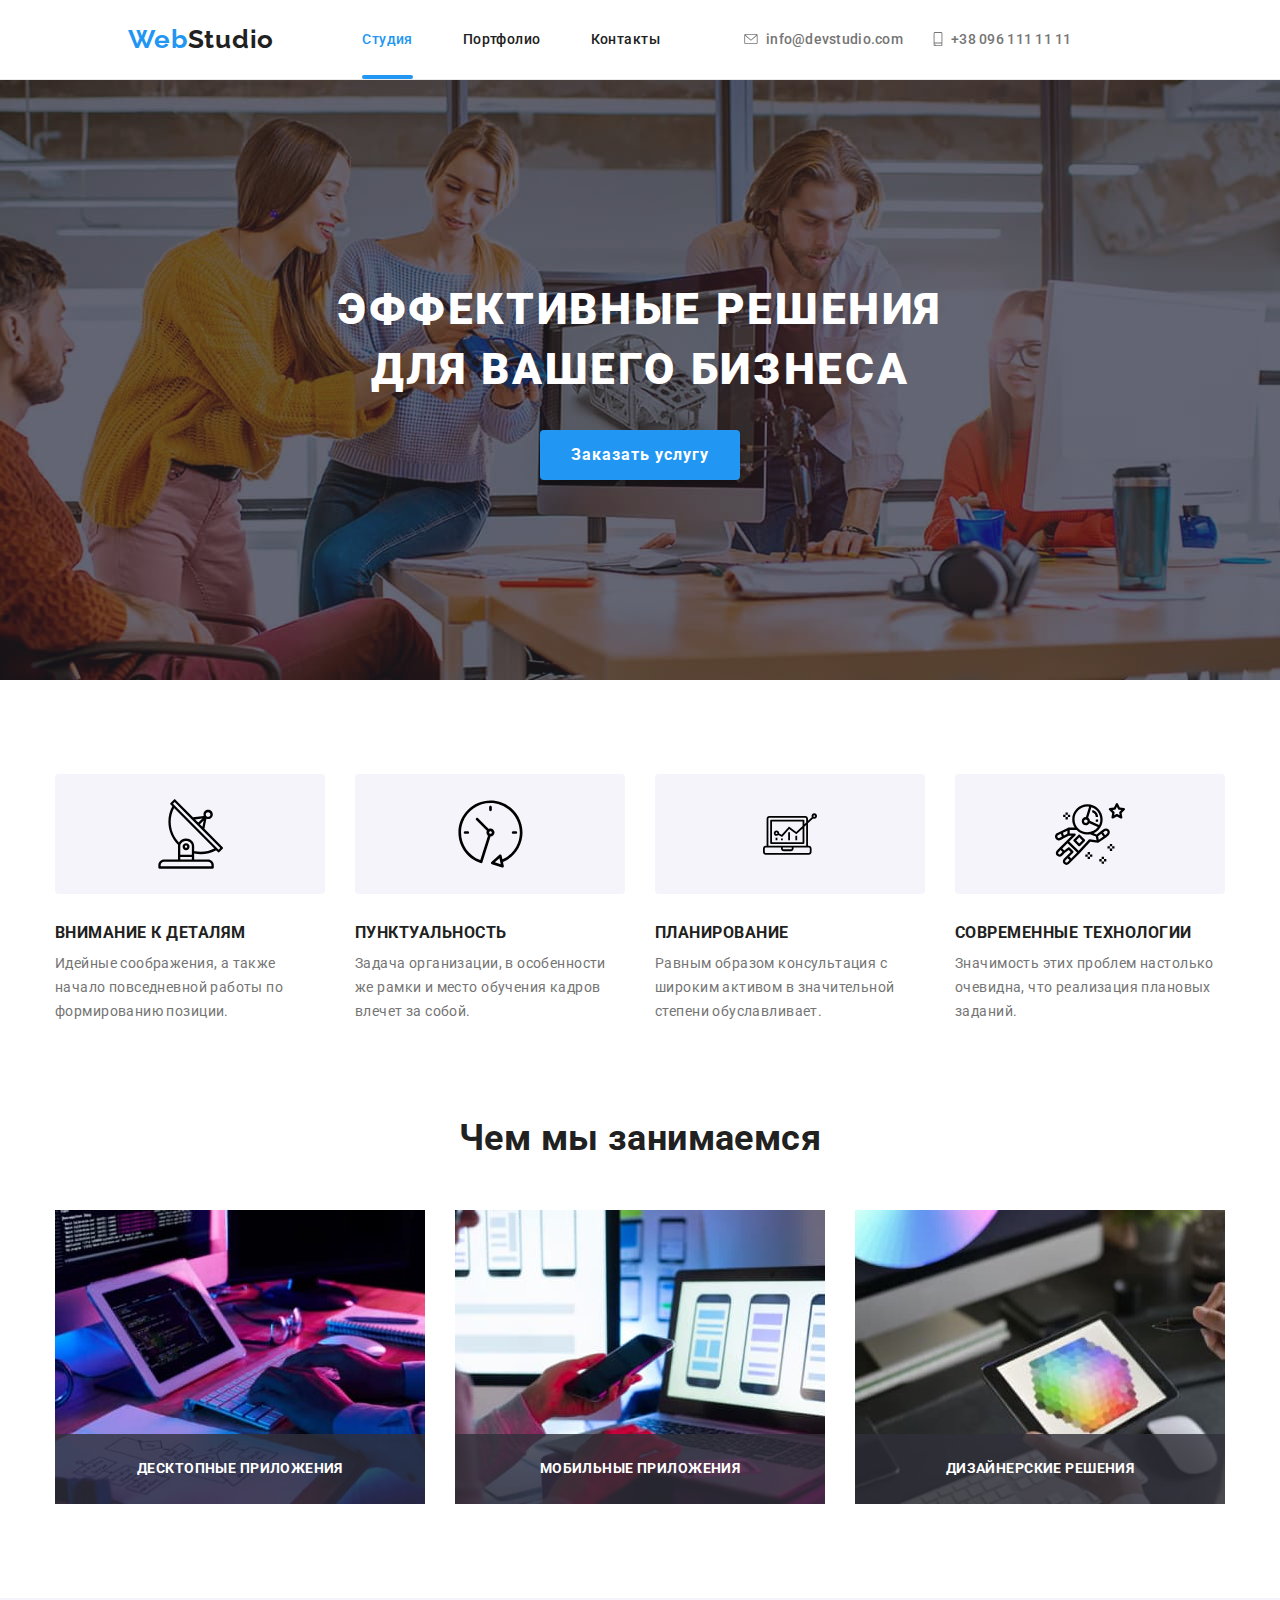
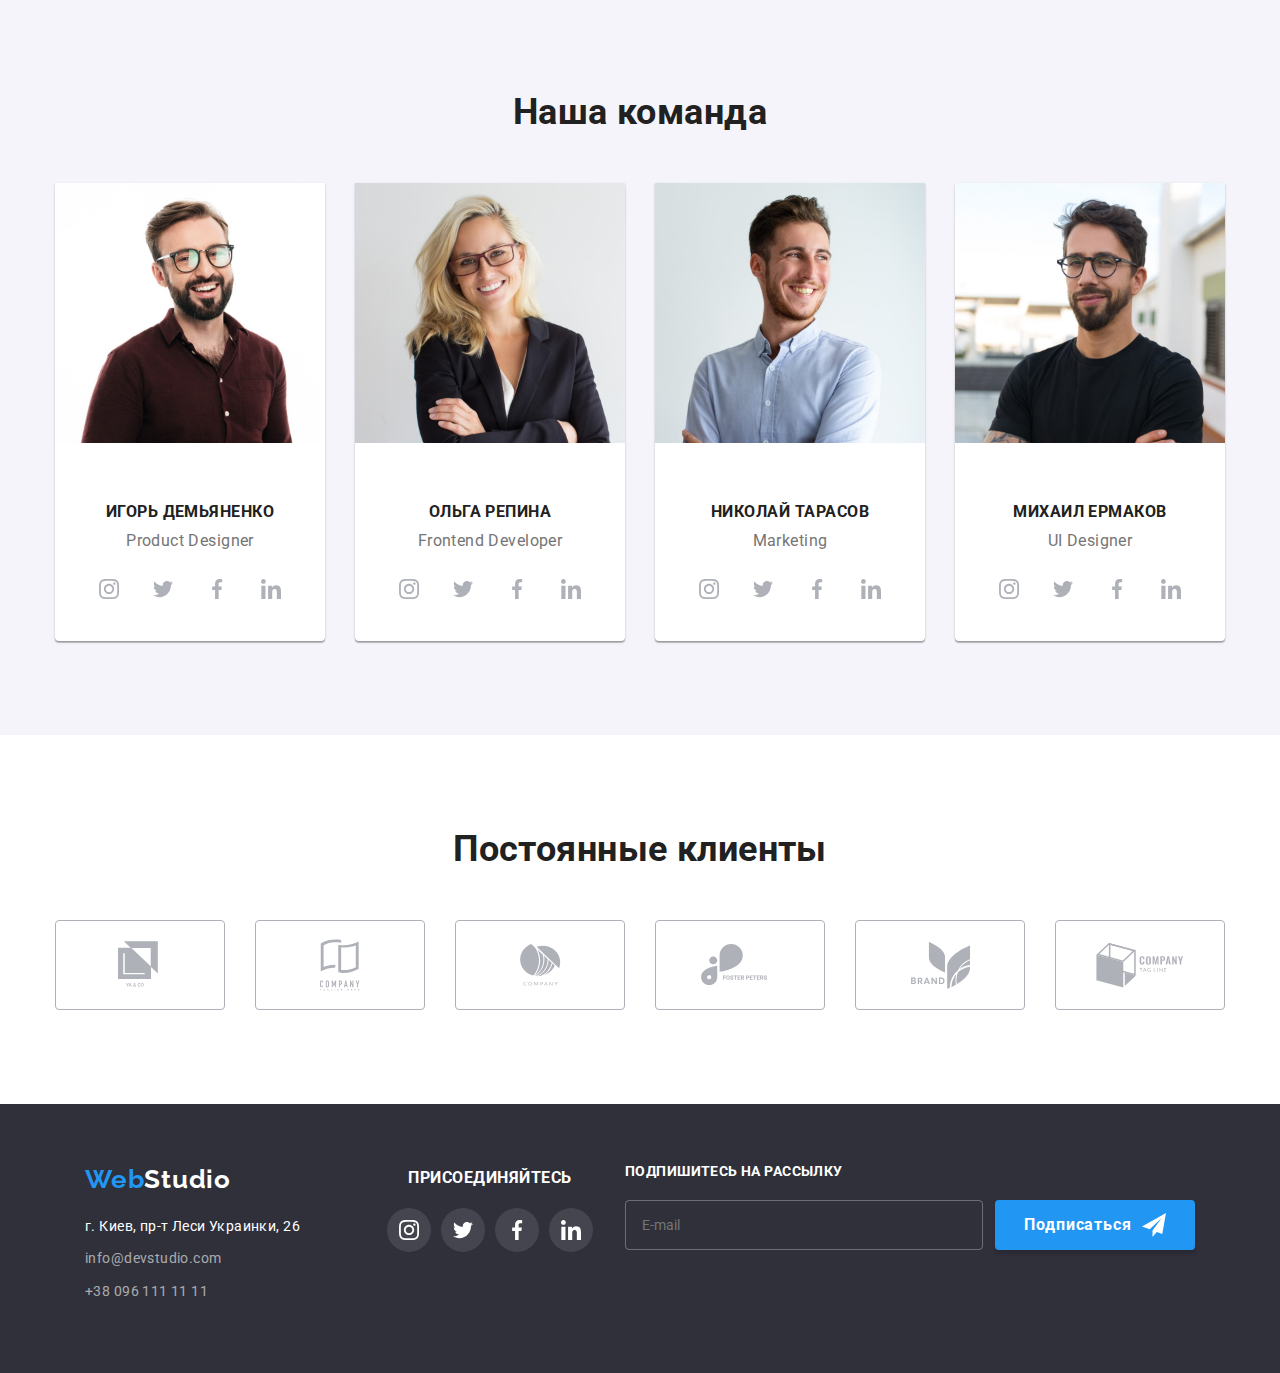
==== commit 106673c2: "commit-7" ====
--- a/index.html
+++ b/index.html
@@ -383,7 +383,6 @@
 
             <div class="footer__container container">
 
-                <div class="footer__section">
                     <div class="footer-nav footer__widget">
                         <a href="" class="footer-logo"> <span class="footer-logo__title">Web</span><span
                                 class="footer-logo__item">Studio</span></a>
@@ -433,7 +432,6 @@
                             </li>
                         </ul>
                     </div>
-                </div>
 
                 <div class="footer-form footer__widget">
                     <h3 class="title-form">Подпишитесь на рассылку</h3>
--- a/css/main.min.css
+++ b/css/main.min.css
@@ -1,3 +1,3 @@
 /*! modern-normalize v1.0.0 | MIT License | https://github.com/sindresorhus/modern-normalize */*,*::before,*::after{-webkit-box-sizing:border-box;box-sizing:border-box}:root{-moz-tab-size:4;-o-tab-size:4;tab-size:4}html{line-height:1.15;-webkit-text-size-adjust:100%}body{margin:0}body{font-family:system-ui,-apple-system,"Segoe UI",Roboto,Helvetica,Arial,sans-serif,"Apple Color Emoji","Segoe UI Emoji"}hr{height:0;color:inherit}abbr[title]{-webkit-text-decoration:underline dotted;text-decoration:underline dotted}b,strong{font-weight:bolder}code,kbd,samp,pre{font-family:ui-monospace, SFMono-Regular, Consolas, "Liberation Mono", Menlo,- monospace;font-size:1em}small{font-size:80%}sub,sup{font-size:75%;line-height:0;position:relative;vertical-align:baseline}sub{bottom:-0.25em}sup{top:-0.5em}table{text-indent:0;border-color:inherit}button,input,optgroup,select,textarea{font-family:inherit;font-size:100%;line-height:1.15;margin:0}button,select{text-transform:none}button,[type="button"],[type="reset"],[type="submit"]{-webkit-appearance:button}::-moz-focus-inner{border-style:none;padding:0}:-moz-focusring{outline:1px dotted ButtonText}:-moz-ui-invalid{box-shadow:none}legend{padding:0}progress{vertical-align:baseline}::-webkit-inner-spin-button,::-webkit-outer-spin-button{height:auto}[type="search"]{-webkit-appearance:textfield;outline-offset:-2px}::-webkit-search-decoration{-webkit-appearance:none}::-webkit-file-upload-button{-webkit-appearance:button;font:inherit}summary{display:list-item}html{-webkit-box-sizing:border-box;box-sizing:border-box}*,*::after,*::before{-webkit-box-sizing:inherit;box-sizing:inherit}h1,h2,h3,h4,h5,h6,p{margin:0;padding:0}ul{padding:0;margin:0;list-style:none}a{text-decoration:none;color:inherit}img{display:block;max-width:100%;height:auto}h2{font-weight:700;font-size:28px;line-height:1.17;text-align:center;color:#212121;padding:0;margin-bottom:30px}@media screen and (min-width: 1200px){h2{margin-bottom:50px;font-size:36px;line-height:1.16}}h3{margin-top:30px;margin-bottom:10px;font-family:"Roboto",sans-serif;font-weight:700;font-size:16px;line-height:1.14;letter-spacing:0.03em;text-transform:uppercase;color:#212121}body{margin:0;font-family:"Roboto",sans-serif;background-color:#fff;color:#757575;font-size:14px;line-height:1.71;letter-spacing:0.03em}.container{padding-left:15px;padding-right:15px;margin-left:auto;margin-right:auto}@media screen and (min-width: 480px){.container{width:480px}}@media screen and (min-width: 768px){.container{width:768px}}@media screen and (min-width: 1200px){.container{width:1200px}}.button-active--hero,.button-active--footer,.button-active--modal{font-weight:700;font-size:16px;line-height:1.87;letter-spacing:0.06em;border:1px solid transparent;border-radius:4px;background-color:#2196f3;color:#fff;-webkit-box-shadow:0px 4px 4px rgba(0,0,0,0.15);box-shadow:0px 4px 4px rgba(0,0,0,0.15);cursor:pointer;-webkit-transition-property:background-color;transition-property:background-color;-webkit-transition-duration:250ms;transition-duration:250ms;-webkit-transition-timing-function:cubic-bezier(0.4, 0, 0.2, 1);transition-timing-function:cubic-bezier(0.4, 0, 0.2, 1)}.title,.title-form{font-family:var(--main-font-family);font-weight:700;font-size:14px;line-height:1.14;text-transform:uppercase;margin-top:0;margin-bottom:20px;color:#ffffff}.visually-hidden{position:absolute !important;clip:rect(1px 1px 1px 1px);clip:rect(1px, 1px, 1px, 1px);padding:0 !important;border:0 !important;height:1px !important;width:1px !important;overflow:hidden}.header{background-color:#fff;border-bottom:1px solid #ececec}@media screen and (max-width: 767px){.header{max-width:480px;position:relative}}.header__section{display:-webkit-box;display:-ms-flexbox;display:flex;-webkit-box-align:center;-ms-flex-align:center;align-items:center;margin:0}@media screen and (min-width: 1200px){.header__section{-webkit-box-pack:center;-ms-flex-pack:center;justify-content:center}}@media screen and (min-width: 768px){.header__section{padding-bottom:21px;padding-top:21px}}@media screen and (min-width: 1200px){.header__section{padding-bottom:24px;padding-top:24px}}@media screen and (max-width: 767px){.header__section{padding-top:15px;padding-left:15px;padding-bottom:15px;-webkit-box-pack:justify;-ms-flex-pack:justify;justify-content:space-between}}.header__logo{display:-webkit-inline-box;display:-ms-inline-flexbox;display:inline-flex;font-family:"Raleway", sans-serif;font-weight:700;font-size:26px;line-height:1.19;letter-spacing:0.03em;color:#212121}.header__logo-title{color:#2196f3}@media screen and (max-width: 767px){.header__box{width:100%;position:relative;display:none;background-color:#fff;position:absolute;top:0;left:0;padding:48px 40px}.header__box.is-open{display:block}}@media screen and (min-width: 768px){.header__box{display:-webkit-box;display:-ms-flexbox;display:flex;-webkit-box-align:center;-ms-flex-align:center;align-items:center;-webkit-box-pack:justify;-ms-flex-pack:justify;justify-content:space-between}}@media screen and (min-width: 768px){.nav{-webkit-transition-property:color;transition-property:color;-webkit-transition-duration:250ms;transition-duration:250ms;-webkit-transition-timing-function:cubic-bezier(0.4, 0, 0.2, 1);transition-timing-function:cubic-bezier(0.4, 0, 0.2, 1);display:-webkit-box;display:-ms-flexbox;display:flex;margin-right:84px}}@media screen and (max-width: 767px){.nav__set{display:block;margin-bottom:302px}}@media screen and (min-width: 768px){.nav__set{display:-webkit-inline-box;display:-ms-inline-flexbox;display:inline-flex;margin-left:88px}}@media screen and (max-width: 767px){.nav__set a{font-size:500px;font-size:40px;line-height:1.17;letter-spacing:0.02em;color:#212121}}@media screen and (min-width: 768px){.nav__set a{font-size:14px;font-weight:500;line-height:1.14;padding-top:32px;padding-bottom:32px;color:#212121}}@media screen and (max-width: 767px){.nav__item:not(:last-child){margin-bottom:32px}}@media screen and (min-width: 768px){.nav__item:not(:last-child){margin-right:50px}}@media screen and (min-width: 768px){.nav__set a+.nav__set a{margin-left:50px}}.nav__set a:hover,.nav__set a:focus{color:#2196f3}.nav__set .current{color:#2196f3}.nav__set .current{position:relative}@media screen and (min-width: 768px){.nav .current::after{content:"";display:block;position:absolute;left:0;bottom:0;width:100%;height:4px;background-color:#2196f3;border-radius:2px}}@media screen and (min-width: 768px){.auth{display:-webkit-box;display:-ms-flexbox;display:flex;-ms-flex-wrap:wrap;flex-wrap:wrap;font-family:var(--main-font-family);font-weight:500;font-size:12px;line-height:1.16;letter-spacing:0.02em;color:#212121}}@media screen and (min-width: 1200px){.auth__link{-webkit-transition-property:color;transition-property:color;-webkit-transition-duration:250ms;transition-duration:250ms;-webkit-transition-timing-function:cubic-bezier(0.4, 0, 0.2, 1);transition-timing-function:cubic-bezier(0.4, 0, 0.2, 1);display:-webkit-box;display:-ms-flexbox;display:flex;-webkit-box-align:center;-ms-flex-align:center;align-items:center;fill:#757575}}@media screen and (min-width: 768px) and (max-width: 1199px){.auth__item+.auth__item{margin-top:10px}}.auth__item{display:-webkit-box;display:-ms-flexbox;display:flex;-webkit-box-align:center;-ms-flex-align:center;align-items:center}@media screen and (min-width: 768px){.auth__icon--envelope{width:14px;height:10px;margin-right:8px}}@media screen and (min-width: 768px){.auth__icon--smartphone{width:10px;height:14px;margin-right:8px}}@media screen and (max-width: 767px){.auth{display:-webkit-box;display:-ms-flexbox;display:flex;-ms-flex-wrap:wrap;flex-wrap:wrap;-webkit-box-orient:vertical;-webkit-box-direction:reverse;-ms-flex-direction:column-reverse;flex-direction:column-reverse;font-size:34px;line-height:1.17;letter-spacing:0.02em;color:#2196f3}}@media screen and (max-width: 767px){.auth__item:not(:last-child){color:#757575;font-size:24px;line-height:1.16;letter-spacing:0.02em;margin-top:32px}}@media screen and (min-width: 768px){.auth__nav-icon{display:-webkit-inline-box;display:-ms-inline-flexbox;display:inline-flex;font-family:Roboto;font-style:normal;font-weight:500;font-size:12px;line-height:14px;letter-spacing:0.02em;color:#757575}}.auth__nav-icon:hover,.auth__nav-icon:focus{color:#2196f3}@media screen and (max-width: 767px){.auth .auth__icon--smartphone,.auth .auth__icon--envelope{display:none}}.auth__link:hover .auth__icon--envelope,.auth__link:focus .auth__icon--envelope{fill:#2196f3}.auth__link:hover .auth__icon--smartphone,.auth__link:focus .auth__icon--smartphone{fill:#2196f3}@media screen and (min-width: 1200px){.auth__icon{-webkit-transition-property:color;transition-property:color;-webkit-transition-duration:250ms;transition-duration:250ms;-webkit-transition-timing-function:cubic-bezier(0.4, 0, 0.2, 1);transition-timing-function:cubic-bezier(0.4, 0, 0.2, 1);margin-right:10px}}@media screen and (min-width: 1200px){.auth__nav-icon{font-size:14px;display:-webkit-inline-box;display:-ms-inline-flexbox;display:inline-flex;-webkit-box-align:center;-ms-flex-align:center;align-items:center}}@media screen and (min-width: 1200px){.auth__item+.auth__item{margin-left:30px}}@media screen and (max-width: 767px){.social-list{display:-webkit-box;display:-ms-flexbox;display:flex;-webkit-box-align:center;-ms-flex-align:center;align-items:center;-webkit-box-pack:center;-ms-flex-pack:center;justify-content:center;margin-top:64px;font-weight:500;font-size:18px;line-height:1.22;letter-spacing:0.02em;color:#2196f3}.social-list__item+.social-list__item::before{content:"";width:22px;height:0px;border:1px solid rgba(33,33,33,0.2);-webkit-transform:rotate(90deg);transform:rotate(90deg);margin-left:10px;margin-right:10px}}@media screen and (min-width: 768px){.social-list{display:none}}.menu-button{position:absolute;top:10px;right:15px;width:40px;height:40px;display:-webkit-inline-box;display:-ms-inline-flexbox;display:inline-flex;-webkit-box-pack:center;-ms-flex-pack:center;justify-content:center;-webkit-box-align:center;-ms-flex-align:center;align-items:center;margin:0;padding:0;border:none;background-color:transparent}.menu-button__close,.menu-button__menu{fill:#212121}.menu-button__close{display:none}.menu-button.is-open .menu-button__close{display:block}.menu-button.is-open .menu-button__menu{display:none}.menu-button.__close{z-index:100}.menu-button:hover .menu-button__close,.menu-button:focus .menu-button__menu{fill:#2196f3}@media screen and (min-width: 768px){.menu-button{display:none}}.overlay{max-width:1600px;height:600px;margin-left:auto;margin-right:auto;background-image:-webkit-gradient(linear, left top, right top, from(rgba(47,48,58,0.4)), to(rgba(47,48,58,0.4))),url("../image/main/hero/123-1.jpg");background-image:linear-gradient(to right, rgba(47,48,58,0.4), rgba(47,48,58,0.4)),url("../image/main/hero/123-1.jpg");background-repeat:no-repeat;background-position:center;background-color:#c4c4c4}@media screen and (max-width: 1199px){.overlay{height:400px}}.hero{text-align:center;padding-top:118px;padding-bottom:118px;background-color:#2f303a}@media screen and (min-width: 1200px){.hero{padding-top:200px;padding-bottom:200px}}.hero__title{color:#fff;font-family:"Roboto",sans-serif;text-align:center;font-weight:900;letter-spacing:0.06em;text-transform:uppercase;margin-bottom:30px;max-width:696px;margin:0 auto;margin-bottom:30px}@media screen and (max-width: 1199px){.hero__title{font-size:26px;line-height:1.62}}@media screen and (min-width: 1200px){.hero__title{font-size:44px;line-height:1.36}}.button-active--hero{width:200px;height:50px}.button-active--hero:hover{background-color:#188ce8}.benefits{padding-top:60px;padding-bottom:60px}@media screen and (min-width: 1200px){.benefits{padding-top:94px;padding-bottom:94px}}.benefits__icon{display:-webkit-box;display:-ms-flexbox;display:flex;-webkit-box-align:center;-ms-flex-align:center;align-items:center;-webkit-box-pack:center;-ms-flex-pack:center;justify-content:center;width:100%;height:120px;background-color:#f5f4fa;border-radius:4px}.benefits__list{display:-webkit-box;display:-ms-flexbox;display:flex;-ms-flex-wrap:wrap;flex-wrap:wrap;min-width:270px;margin-bottom:94px;margin:0;padding:0;font-family:"Roboto",sans-serif;font-size:14px;line-height:1.71;letter-spacing:0.03em;color:#757575}@media screen and (min-width: 768px){.benefits__list{margin:-15px}}@media screen and (min-width: 768px){.benefits__item{-ms-flex-preferred-size:calc((100% - 4 * 15px) / 2);flex-basis:calc((100% - 4 * 15px) / 2);margin:15px}}@media screen and (min-width: 1200px){.benefits__item{-ms-flex-preferred-size:calc((100% - 8 * 15px) / 4);flex-basis:calc((100% - 8 * 15px) / 4)}}.work{padding-top:0;padding-bottom:94px}@media screen and (max-width: 1199px){.work{display:none}}.work__item{display:-webkit-box;display:-ms-flexbox;display:flex;-webkit-box-pack:justify;-ms-flex-pack:justify;justify-content:space-between;margin:0;padding:0}.work__list:not(:last-child){margin-right:30px}.work__thumb{position:relative}.work__description{display:-webkit-box;display:-ms-flexbox;display:flex;-webkit-box-align:center;-ms-flex-align:center;align-items:center;-webkit-box-pack:center;-ms-flex-pack:center;justify-content:center;position:absolute;bottom:0;left:0;width:370px;height:70px;background-color:rgba(47,48,58,0.8);font-weight:700;font-size:14px;line-height:1.14;text-align:center;text-transform:uppercase;color:#fff;margin:0}.description h3{font-weight:500;font-size:16px;line-height:1.18;text-align:center;color:#212121}.teammembers{background-color:#f5f4fa;text-align:center;padding:60px 0;margin-bottom:0}@media screen and (min-width: 1200px){.teammembers{padding-top:94px;padding-bottom:94px}}.teammembers__list{display:-webkit-box;display:-ms-flexbox;display:flex;-ms-flex-wrap:wrap;flex-wrap:wrap;margin:-15px}.teammembers__item{background-color:#fff;border-radius:0px 0px 4px 4px;-webkit-box-shadow:0px 1px 3px rgba(0,0,0,0.12),0px 1px 1px rgba(0,0,0,0.14),0px 2px 1px rgba(0,0,0,0.2);box-shadow:0px 1px 3px rgba(0,0,0,0.12),0px 1px 1px rgba(0,0,0,0.14),0px 2px 1px rgba(0,0,0,0.2)}@media screen and (min-width: 768px){.teammembers__item{-ms-flex-preferred-size:calc((100% - 4 * 15px) / 2);flex-basis:calc((100% - 4 * 15px) / 2);margin:15px}}@media screen and (min-width: 1200px){.teammembers__item{-ms-flex-preferred-size:calc((100% - 8 * 15px) / 4);flex-basis:calc((100% - 8 * 15px) / 4)}}@media screen and (max-width: 767px){.teammembers__item+.teammembers__item{margin-top:30px}}.teammembers__item p{font-size:16px;line-height:1.18;text-align:center;margin-bottom:16px}.teammembers__description{display:block;padding:30px 0}.teammembers__description h3{margin-bottom:10px}.social-icons{display:-webkit-inline-box;display:-ms-inline-flexbox;display:inline-flex}.social-icons__svg{-webkit-transition-property:color;transition-property:color;-webkit-transition-duration:250ms;transition-duration:250ms;-webkit-transition-timing-function:cubic-bezier(0.4, 0, 0.2, 1);transition-timing-function:cubic-bezier(0.4, 0, 0.2, 1);width:20px;height:20px;fill:#afb1b8}.social-icons__link:hover .social-icons__svg,.social-icons__link:focus .social-icons__svg{fill:#ffffff}.social-icons__link:hover,.social-icons__link:focus{background-color:#2196f3}.social-icons__link{-webkit-transition-property:background-color;transition-property:background-color;-webkit-transition-duration:250ms;transition-duration:250ms;-webkit-transition-timing-function:cubic-bezier(0.4, 0, 0.2, 1);transition-timing-function:cubic-bezier(0.4, 0, 0.2, 1);display:-webkit-box;display:-ms-flexbox;display:flex;-webkit-box-align:center;-ms-flex-align:center;align-items:center;-webkit-box-pack:center;-ms-flex-pack:center;justify-content:center;background-color:#ffffff;width:44px;height:44px;border-radius:50%}.social-icons__item+.social-icons__item{margin-left:10px}.clients{padding-top:60px;padding-bottom:60px}@media screen and (min-width: 1200px){.clients{padding:94px 0}}.clients__list{display:-webkit-inline-box;display:-ms-inline-flexbox;display:inline-flex;-ms-flex-wrap:wrap;flex-wrap:wrap;margin:-15px;padding:0}.clients__item{display:-webkit-box;display:-ms-flexbox;display:flex;-webkit-box-align:center;-ms-flex-align:center;align-items:center;-webkit-box-pack:center;-ms-flex-pack:center;justify-content:center;-ms-flex-wrap:wrap;flex-wrap:wrap}@media screen and (max-width: 767px){.clients__item{-ms-flex-preferred-size:calc((100% - 4 * 15px) / 2);flex-basis:calc((100% - 4 * 15px) / 2);margin:15px}}@media screen and (min-width: 768px){.clients__item{-ms-flex-preferred-size:calc((100% - 6 * 15px) / 3);flex-basis:calc((100% - 6 * 15px) / 3);margin:15px}}@media screen and (min-width: 1200px){.clients__item{-ms-flex-preferred-size:calc((100% - 12 * 15px) / 6);flex-basis:calc((100% - 12 * 15px) / 6)}}.clients__svg{-webkit-transition-property:color;transition-property:color;-webkit-transition-duration:250ms;transition-duration:250ms;-webkit-transition-timing-function:cubic-bezier(0.4, 0, 0.2, 1);transition-timing-function:cubic-bezier(0.4, 0, 0.2, 1);fill:#afb1b8}.clients__link{display:-webkit-box;display:-ms-flexbox;display:flex;-webkit-box-align:center;-ms-flex-align:center;align-items:center;-webkit-box-pack:center;-ms-flex-pack:center;justify-content:center;-webkit-transition-property:color;transition-property:color;-webkit-transition-duration:250ms;transition-duration:250ms;-webkit-transition-timing-function:cubic-bezier(0.4, 0, 0.2, 1);transition-timing-function:cubic-bezier(0.4, 0, 0.2, 1);border:1px solid #afb1b8;border-radius:4px;width:170px;height:90px}.clients__link:hover .clients__svg,.clients__link:focus .clients__svg{fill:#2196f3}.clients__link:hover,.clients__link:focus{border:1px solid #2196f3}.footer{padding:60px 0;background-color:#2f303a;margin:0}.footer__container{margin-left:auto;margin-right:auto}@media screen and (min-width: 1200px){.footer__container{display:-webkit-box;display:-ms-flexbox;display:flex}}@media screen and (min-width: 768px){.footer__section{display:-webkit-box;display:-ms-flexbox;display:flex}}@media screen and (min-width: 1200px){.footer__widget{-ms-flex-preferred-size:calc((50%-45px) / 2);flex-basis:calc((50%-45px) / 2)}.footer__widget:last-child{-ms-flex-preferred-size:calc(50%-15px);flex-basis:calc(50%-15px)}}.footer__widget .nav__logo{margin-bottom:20px}@media screen and (max-width: 767px){.footer__widget{text-align:center}}@media screen and (min-width: 768px) and (max-width: 1199px){.footer-nav{-ms-flex-preferred-size:calc((100% - 4 * 15px) / 2);flex-basis:calc((100% - 4 * 15px) / 2);text-align:center;margin-bottom:60px}}.footer-nav__item{color:#fff}.footer-nav__address-text{font-family:"Roboto",sans-serif;font-weight:400;font-style:normal;font-size:14px;line-height:1.71;letter-spacing:0.03em;color:#fff}.footer-nav__link{font-family:"Roboto",sans-serif;font-size:14px;line-height:1.71;color:#fff}@media scree and (min-width: 1200px){.footer-nav__link{margin-bottom:9px}}.footer-nav__list .mail__item{margin-bottom:9px}.footer-nav__list{display:block;padding:0;margin-top:8px}@media scree and (min-width: 1200px){.footer-nav__list{margin-bottom:9px}}@media screen and (max-width: 767px){.footer-nav__list{text-align:center}}.footer-nav__list a{color:rgba(255,255,255,0.6)}.footer-nav .mail{margin-bottom:8px}@media scree and (min-width: 1200px){.footer-nav .mail{margin-bottom:9px}}.footer-logo{display:-webkit-inline-box;display:-ms-inline-flexbox;display:inline-flex;font-family:"Raleway", sans-serif;font-weight:700;font-size:26px;line-height:1.19;letter-spacing:0.03em;color:#fff;margin-bottom:20px}.footer-logo__title{color:#2196f3}.social,.footer-form{padding-top:12px}.social-icons__link{-webkit-transition-property:background-color;transition-property:background-color;-webkit-transition-duration:250ms;transition-duration:250ms;-webkit-transition-timing-function:cubic-bezier(0.4, 0, 0.2, 1);transition-timing-function:cubic-bezier(0.4, 0, 0.2, 1);background-color:rgba(255,255,255,0.1)}.social-icons__link:hover,.social-icons:focus{background-color:#2196f3}.social{padding:5px 0 0 0}@media screen and (max-width: 767px){.social{margin-top:60px;margin-bottom:60px}}@media screen and (min-width: 768px) and (max-width: 1199px){.social{-ms-flex-preferred-size:calc((100% - 4 * 15px) / 2);flex-basis:calc((100% - 4 * 15px) / 2);text-align:center}}.social .title-icons{margin:0 0 20px 0;padding:0;color:#fff}.social-icons__svg--footer{fill:#fff}.footer-form{padding:0;text-align:center}@media screen and (max-width: 1199px){.footer-form{text-align:center;display:block}}.footer-form__field{display:block}@media scree and (max-width: 1199px){.footer-form__field{width:130px}}@media screen and (min-width: 1200px){.footer-form__field{display:-webkit-box;display:-ms-flexbox;display:flex}}.footer-form__mail{border:1px solid rgba(255,255,255,0.3);margin-bottom:20px;max-width:358px;padding:15px 295px 15px 16px;border-radius:4px;background-color:transparent;color:rgba(255,255,255,0.6)}@media screen and (min-width: 1200px){.footer-form__mail{margin-right:12px}}.footer-form__svg{margin-left:10px}.button-active--footer{display:-webkit-inline-box;display:-ms-inline-flexbox;display:inline-flex;-webkit-box-align:center;-ms-flex-align:center;align-items:center;-webkit-box-pack:center;-ms-flex-pack:center;justify-content:center;min-width:200px;min-height:50px}.button-active--footer:hover{background-color:#188ce8}.backdrop{-webkit-transition-property:opacity;transition-property:opacity;-webkit-transition-duration:250ms;transition-duration:250ms;-webkit-transition-timing-function:cubic-bezier(0.4, 0, 0.2, 1);transition-timing-function:cubic-bezier(0.4, 0, 0.2, 1);position:fixed;top:0;left:0;width:100%;height:100%;background-color:rgba(0,0,0,0.2);opacity:1}.backdrop.is-hidden{opacity:0;visibility:hidden;pointer-events:none}.modal{position:absolute;max-width:528px;top:50%;left:50%;-webkit-transform:translate(-50%, -50%);transform:translate(-50%, -50%);background-color:#fff;-webkit-box-shadow:0px 1px 3px rgba(0,0,0,0.12),0px 1px 1px rgba(0,0,0,0.14),0px 2px 1px rgba(0,0,0,0.2);box-shadow:0px 1px 3px rgba(0,0,0,0.12),0px 1px 1px rgba(0,0,0,0.14),0px 2px 1px rgba(0,0,0,0.2);border-radius:4px}.modal__icon{display:block;text-align:center}.modal__button{display:-webkit-box;display:-ms-flexbox;display:flex;-webkit-box-align:center;-ms-flex-align:center;align-items:center;-webkit-box-pack:center;-ms-flex-pack:center;justify-content:center;position:absolute;top:8px;right:8px;width:30px;height:30px;background:transparent;border:1px solid rgba(0,0,0,0.1);border-radius:50%;padding:0;cursor:pointer}.modal__button:hover{fill:#2196f3}.modal__form{display:-webkit-box;display:-ms-flexbox;display:flex;-webkit-box-orient:vertical;-webkit-box-direction:normal;-ms-flex-direction:column;flex-direction:column;-webkit-box-pack:center;-ms-flex-pack:center;justify-content:center;padding:40px}.modal__form h2{font-weight:700;font-size:20px;line-height:1.15;text-align:center;color:#212121;margin-bottom:12px}.form{-webkit-transition-property:fill;transition-property:fill;-webkit-transition-duration:250ms;transition-duration:250ms;-webkit-transition-timing-function:cubic-bezier(0.4, 0, 0.2, 1);transition-timing-function:cubic-bezier(0.4, 0, 0.2, 1);display:-webkit-box;display:-ms-flexbox;display:flex;-webkit-box-orient:vertical;-webkit-box-direction:normal;-ms-flex-direction:column;flex-direction:column}.form:not(:last-child){margin-bottom:10px}.form__item{position:relative}.form:focus-within{fill:#2196f3}.form__input:focus-within{outline:none;border-color:#2196f3;cursor:pointer}.form__icon{position:absolute;top:50%;left:12px;-webkit-transform:translateY(-50%);transform:translateY(-50%)}.form__input{border:1px solid border;border:1px solid rgba(33,33,33,0.2);width:448px;height:40px;padding-left:42px;border-radius:4px}.form__label{display:-webkit-box;display:-ms-flexbox;display:flex;-webkit-box-align:center;-ms-flex-align:center;align-items:center;font-size:12px;line-height:1.16;margin-bottom:4px}.text-input:focus-within{outline:none;border-color:#2196f3}.text-input::-webkit-input-placeholder{font-size:12px;line-height:1.16;letter-spacing:0.01em;color:rgba(117,117,117,0.5)}.text-input:-ms-input-placeholder{font-size:12px;line-height:1.16;letter-spacing:0.01em;color:rgba(117,117,117,0.5)}.text-input::-ms-input-placeholder{font-size:12px;line-height:1.16;letter-spacing:0.01em;color:rgba(117,117,117,0.5)}.text-input::placeholder{font-size:12px;line-height:1.16;letter-spacing:0.01em;color:rgba(117,117,117,0.5)}.text-input{width:448px;height:120px;padding:12px 16px;border:1px solid rgba(33,33,33,0.2);resize:none;border-radius:4px}.agreement{display:-webkit-box;display:-ms-flexbox;display:flex;-webkit-box-pack:center;-ms-flex-pack:center;justify-content:center;margin-bottom:30px;margin-top:20px;margin-left:8px}.agreement__checkbox{background-color:#7e61e7;width:16px;height:15px}.agreement__contract{color:#2196f3;text-decoration:underline}.agreement__icon{display:inline-block;width:16px;height:15px;border:2px solid #212121;border-radius:4px;margin-right:7px}.agreement__checkbox:checked+.agreement__icon{border-color:#2196f3;background-color:#2196f3;background-image:url("../image/icon/check.svg");background-size:contain;background-origin:border-box}.button-active--modal{padding:10px 56px;margin-right:auto;margin-left:auto;min-width:200px;min-height:50px}.button-active--modal:hover{background-color:#188ce8}.portfolio-section{background-color:#fff;padding:94px 0}.filters-list{display:-webkit-box;display:-ms-flexbox;display:flex;-webkit-box-pack:center;-ms-flex-pack:center;justify-content:center;margin:0 0 50px 0;padding:0}.filters-list__button{border:1px solid rgba(0,0,0,0);border-radius:4px;padding:6px 22px;background-color:#f5f4fa;font-family:"Roboto",sans-serif;font-weight:500;font-size:16px;line-height:1.62;color:#212121;cursor:pointer}.filters-list__item{padding:0}.filters-list__item:not(:last-child){padding-right:8px}.filters-list__button{-webkit-transition-property:background-color;transition-property:background-color;-webkit-transition-duration:250ms;transition-duration:250ms;-webkit-transition-timing-function:cubic-bezier(0.4, 0, 0.2, 1);transition-timing-function:cubic-bezier(0.4, 0, 0.2, 1)}.filters-list__button.current,.filters-list__button.active,.filters-list__button:hover,.filters-list__button:focus{color:#fff;background-color:#2196f3;-webkit-box-shadow:0px 3px 1px rgba(0,0,0,0.1),0px 1px 2px rgba(0,0,0,0.08),0px 2px 2px rgba(0,0,0,0.12);box-shadow:0px 3px 1px rgba(0,0,0,0.1),0px 1px 2px rgba(0,0,0,0.08),0px 2px 2px rgba(0,0,0,0.12)}h1{font-weight:700;font-size:36px;line-height:1.16;text-align:center;color:#212121}.menu{display:-webkit-box;display:-ms-flexbox;display:flex;-ms-flex-wrap:wrap;flex-wrap:wrap;margin-left:-30px;margin-top:-30px;padding:0}.menu__item{-ms-flex-preferred-size:calc((100% - 90px) / 3);flex-basis:calc((100% - 90px) / 3);margin-left:30px;margin-top:30px;border:1px solid #eeeeee}.menu__item .menu__img{display:block;margin:0}.menu__img:hover .thumb__overlay,.menu__img:focus .thumb__overlay{background-color:#2196f3;-webkit-transform:translateY(0);transform:translateY(0)}.menu__item:hover,.menu__item:focus{-webkit-box-shadow:0px 1px 1px rgba(0,0,0,0.12),0px 4px 4px rgba(0,0,0,0.06),1px 4px 6px rgba(0,0,0,0.16);box-shadow:0px 1px 1px rgba(0,0,0,0.12),0px 4px 4px rgba(0,0,0,0.06),1px 4px 6px rgba(0,0,0,0.16)}.note{border-bottom:none;padding:20px 24px}.note h2{text-align:left;font-weight:700;font-size:18px;line-height:2;color:#212121;padding-bottom:0;margin-bottom:4px}.note__item{font-family:"Roboto",sans-serif;font-size:16px;line-height:1.87;color:#757575}.thumb{position:relative;overflow:hidden}.thumb__overlay{display:-webkit-box;display:-ms-flexbox;display:flex;-webkit-box-align:center;-ms-flex-align:center;align-items:center;-webkit-box-pack:center;-ms-flex-pack:center;justify-content:center;-webkit-transition-property:-webkit-transform;transition-property:-webkit-transform;transition-property:transform;transition-property:transform, -webkit-transform;-webkit-transition-duration:250ms;transition-duration:250ms;-webkit-transition-timing-function:cubic-bezier(0.4, 0, 0.2, 1);transition-timing-function:cubic-bezier(0.4, 0, 0.2, 1);-webkit-transition-property:background-color;transition-property:background-color;transition-duration:250ms;transition-timing-function:cubic-bezier(0.4, 0, 0.2, 1);position:absolute;top:0;left:0;width:100%;height:100%;-webkit-transform:translateY(100%);transform:translateY(100%)}.thumb__text{width:322px;font-size:18px;line-height:1.56;color:#fff}
+ monospace;font-size:1em}small{font-size:80%}sub,sup{font-size:75%;line-height:0;position:relative;vertical-align:baseline}sub{bottom:-0.25em}sup{top:-0.5em}table{text-indent:0;border-color:inherit}button,input,optgroup,select,textarea{font-family:inherit;font-size:100%;line-height:1.15;margin:0}button,select{text-transform:none}button,[type="button"],[type="reset"],[type="submit"]{-webkit-appearance:button}::-moz-focus-inner{border-style:none;padding:0}:-moz-focusring{outline:1px dotted ButtonText}:-moz-ui-invalid{box-shadow:none}legend{padding:0}progress{vertical-align:baseline}::-webkit-inner-spin-button,::-webkit-outer-spin-button{height:auto}[type="search"]{-webkit-appearance:textfield;outline-offset:-2px}::-webkit-search-decoration{-webkit-appearance:none}::-webkit-file-upload-button{-webkit-appearance:button;font:inherit}summary{display:list-item}html{-webkit-box-sizing:border-box;box-sizing:border-box}*,*::after,*::before{-webkit-box-sizing:inherit;box-sizing:inherit}h1,h2,h3,h4,h5,h6,p{margin:0;padding:0}ul{padding:0;margin:0;list-style:none}a{text-decoration:none;color:inherit}img{display:block;max-width:100%;height:auto}h2{font-weight:700;font-size:28px;line-height:1.17;text-align:center;color:#212121;padding:0;margin-bottom:30px}@media screen and (min-width: 1200px){h2{margin-bottom:50px;font-size:36px;line-height:1.16}}h3{margin-top:30px;margin-bottom:10px;font-family:"Roboto",sans-serif;font-weight:700;font-size:16px;line-height:1.14;letter-spacing:0.03em;text-transform:uppercase;color:#212121}body{margin:0;font-family:"Roboto",sans-serif;background-color:#fff;color:#757575;font-size:14px;line-height:1.71;letter-spacing:0.03em}.container{padding-left:15px;padding-right:15px;margin-left:auto;margin-right:auto}@media screen and (min-width: 480px){.container{width:480px}}@media screen and (min-width: 768px){.container{width:768px}}@media screen and (min-width: 1200px){.container{width:1200px}}.button-active--hero,.button-active--footer,.button-active--modal{font-weight:700;font-size:16px;line-height:1.87;letter-spacing:0.06em;border:1px solid transparent;border-radius:4px;background-color:#2196f3;color:#fff;-webkit-box-shadow:0px 4px 4px rgba(0,0,0,0.15);box-shadow:0px 4px 4px rgba(0,0,0,0.15);cursor:pointer;-webkit-transition-property:background-color;transition-property:background-color;-webkit-transition-duration:250ms;transition-duration:250ms;-webkit-transition-timing-function:cubic-bezier(0.4, 0, 0.2, 1);transition-timing-function:cubic-bezier(0.4, 0, 0.2, 1)}.title,.title-form{font-family:var(--main-font-family);font-weight:700;font-size:14px;line-height:1.14;text-transform:uppercase;margin-top:0;margin-bottom:20px;color:#ffffff}.visually-hidden{position:absolute !important;clip:rect(1px 1px 1px 1px);clip:rect(1px, 1px, 1px, 1px);padding:0 !important;border:0 !important;height:1px !important;width:1px !important;overflow:hidden}.header{background-color:#fff;border-bottom:1px solid #ececec}@media screen and (max-width: 767px){.header{width:480px;position:relative}}.header__section{display:-webkit-box;display:-ms-flexbox;display:flex;-webkit-box-align:center;-ms-flex-align:center;align-items:center;margin:0}@media screen and (min-width: 1200px){.header__section{-webkit-box-pack:center;-ms-flex-pack:center;justify-content:center}}@media screen and (min-width: 768px){.header__section{padding-bottom:21px;padding-top:21px}}@media screen and (min-width: 1200px){.header__section{padding-bottom:24px;padding-top:24px}}@media screen and (max-width: 767px){.header__section{padding-top:15px;padding-left:15px;padding-bottom:15px;-webkit-box-pack:justify;-ms-flex-pack:justify;justify-content:space-between}}.header__logo{display:-webkit-inline-box;display:-ms-inline-flexbox;display:inline-flex;font-family:"Raleway", sans-serif;font-weight:700;font-size:26px;line-height:1.19;letter-spacing:0.03em;color:#212121}.header__logo-title{color:#2196f3}@media screen and (max-width: 767px){.header__box{width:100%;position:relative;display:none;background-color:#fff;position:absolute;top:0;left:0;padding:48px 40px}.header__box.is-open{display:block}}@media screen and (min-width: 768px){.header__box{display:-webkit-box;display:-ms-flexbox;display:flex;-webkit-box-align:center;-ms-flex-align:center;align-items:center;-webkit-box-pack:justify;-ms-flex-pack:justify;justify-content:space-between}}@media screen and (min-width: 768px){.nav{-webkit-transition-property:color;transition-property:color;-webkit-transition-duration:250ms;transition-duration:250ms;-webkit-transition-timing-function:cubic-bezier(0.4, 0, 0.2, 1);transition-timing-function:cubic-bezier(0.4, 0, 0.2, 1);display:-webkit-box;display:-ms-flexbox;display:flex;margin-right:84px}}@media screen and (max-width: 767px){.nav__set{display:block;margin-bottom:302px}}@media screen and (min-width: 768px){.nav__set{display:-webkit-inline-box;display:-ms-inline-flexbox;display:inline-flex;margin-left:88px}}@media screen and (max-width: 767px){.nav__set a{font-size:500px;font-size:40px;line-height:1.17;letter-spacing:0.02em;color:#212121}}@media screen and (min-width: 768px){.nav__set a{font-size:14px;font-weight:500;line-height:1.14;padding-top:32px;padding-bottom:32px;color:#212121}}@media screen and (max-width: 767px){.nav__item:not(:last-child){margin-bottom:32px}}@media screen and (min-width: 768px){.nav__item:not(:last-child){margin-right:50px}}@media screen and (min-width: 768px){.nav__set a+.nav__set a{margin-left:50px}}.nav__set a:hover,.nav__set a:focus{color:#2196f3}.nav__set .current{color:#2196f3}.nav__set .current{position:relative}@media screen and (min-width: 768px){.nav .current::after{content:"";display:block;position:absolute;left:0;bottom:0;width:100%;height:4px;background-color:#2196f3;border-radius:2px}}@media screen and (min-width: 768px){.auth{display:-webkit-box;display:-ms-flexbox;display:flex;-ms-flex-wrap:wrap;flex-wrap:wrap;font-family:var(--main-font-family);font-weight:500;font-size:12px;line-height:1.16;letter-spacing:0.02em;color:#212121}}@media screen and (min-width: 1200px){.auth__link{-webkit-transition-property:color;transition-property:color;-webkit-transition-duration:250ms;transition-duration:250ms;-webkit-transition-timing-function:cubic-bezier(0.4, 0, 0.2, 1);transition-timing-function:cubic-bezier(0.4, 0, 0.2, 1);display:-webkit-box;display:-ms-flexbox;display:flex;-webkit-box-align:center;-ms-flex-align:center;align-items:center;fill:#757575}}@media screen and (min-width: 768px) and (max-width: 1199px){.auth__item+.auth__item{margin-top:10px}}.auth__item{display:-webkit-box;display:-ms-flexbox;display:flex;-webkit-box-align:center;-ms-flex-align:center;align-items:center}@media screen and (min-width: 768px){.auth__icon--envelope{width:14px;height:10px;margin-right:8px}}@media screen and (min-width: 768px){.auth__icon--smartphone{width:10px;height:14px;margin-right:8px}}@media screen and (max-width: 767px){.auth{display:-webkit-box;display:-ms-flexbox;display:flex;-ms-flex-wrap:wrap;flex-wrap:wrap;-webkit-box-orient:vertical;-webkit-box-direction:reverse;-ms-flex-direction:column-reverse;flex-direction:column-reverse;font-size:34px;line-height:1.17;letter-spacing:0.02em;color:#2196f3}}@media screen and (max-width: 767px){.auth__item:not(:last-child){color:#757575;font-size:24px;line-height:1.16;letter-spacing:0.02em;margin-top:32px}}@media screen and (min-width: 768px){.auth__nav-icon{display:-webkit-inline-box;display:-ms-inline-flexbox;display:inline-flex;font-family:Roboto;font-style:normal;font-weight:500;font-size:12px;line-height:14px;letter-spacing:0.02em;color:#757575}}.auth__nav-icon:hover,.auth__nav-icon:focus{color:#2196f3}@media screen and (max-width: 767px){.auth .auth__icon--smartphone,.auth .auth__icon--envelope{display:none}}.auth__link:hover .auth__icon--envelope,.auth__link:focus .auth__icon--envelope{fill:#2196f3}.auth__link:hover .auth__icon--smartphone,.auth__link:focus .auth__icon--smartphone{fill:#2196f3}@media screen and (min-width: 1200px){.auth__icon{-webkit-transition-property:color;transition-property:color;-webkit-transition-duration:250ms;transition-duration:250ms;-webkit-transition-timing-function:cubic-bezier(0.4, 0, 0.2, 1);transition-timing-function:cubic-bezier(0.4, 0, 0.2, 1);margin-right:10px}}@media screen and (min-width: 1200px){.auth__nav-icon{font-size:14px;display:-webkit-inline-box;display:-ms-inline-flexbox;display:inline-flex;-webkit-box-align:center;-ms-flex-align:center;align-items:center}}@media screen and (min-width: 1200px){.auth__item+.auth__item{margin-left:30px}}@media screen and (max-width: 767px){.social-list{display:-webkit-box;display:-ms-flexbox;display:flex;-webkit-box-align:center;-ms-flex-align:center;align-items:center;-webkit-box-pack:center;-ms-flex-pack:center;justify-content:center;margin-top:64px;font-weight:500;font-size:18px;line-height:1.22;letter-spacing:0.02em;color:#2196f3}.social-list__item+.social-list__item::before{content:"";width:22px;height:0px;border:1px solid rgba(33,33,33,0.2);-webkit-transform:rotate(90deg);transform:rotate(90deg);margin-left:10px;margin-right:10px}}@media screen and (min-width: 768px){.social-list{display:none}}.menu-button{position:absolute;top:10px;right:15px;width:40px;height:40px;display:-webkit-inline-box;display:-ms-inline-flexbox;display:inline-flex;-webkit-box-pack:center;-ms-flex-pack:center;justify-content:center;-webkit-box-align:center;-ms-flex-align:center;align-items:center;margin:0;padding:0;border:none;background-color:transparent}.menu-button__close,.menu-button__menu{fill:#212121}.menu-button__close{display:none}.menu-button.is-open .menu-button__close{display:block}.menu-button.is-open .menu-button__menu{display:none}.menu-button.__close{z-index:100}.menu-button:hover .menu-button__close,.menu-button:focus .menu-button__menu{fill:#2196f3}@media screen and (min-width: 768px){.menu-button{display:none}}.overlay{max-width:1600px;height:600px;margin-left:auto;margin-right:auto;background-image:-webkit-gradient(linear, left top, right top, from(rgba(47,48,58,0.4)), to(rgba(47,48,58,0.4))),url("../image/main/hero/123-1.jpg");background-image:linear-gradient(to right, rgba(47,48,58,0.4), rgba(47,48,58,0.4)),url("../image/main/hero/123-1.jpg");background-repeat:no-repeat;background-position:center;background-color:#c4c4c4}@media screen and (max-width: 1199px){.overlay{height:400px}}.hero{text-align:center;padding-top:118px;padding-bottom:118px;background-color:#2f303a}@media screen and (min-width: 1200px){.hero{padding-top:200px;padding-bottom:200px}}.hero__title{color:#fff;font-family:"Roboto",sans-serif;text-align:center;font-weight:900;letter-spacing:0.06em;text-transform:uppercase;margin-bottom:30px;max-width:696px;margin:0 auto;margin-bottom:30px}@media screen and (max-width: 1199px){.hero__title{font-size:26px;line-height:1.62}}@media screen and (min-width: 1200px){.hero__title{font-size:44px;line-height:1.36}}.button-active--hero{width:200px;height:50px}.button-active--hero:hover{background-color:#188ce8}.benefits{padding-top:60px;padding-bottom:60px}@media screen and (min-width: 1200px){.benefits{padding-top:94px;padding-bottom:94px}}.benefits__icon{display:-webkit-box;display:-ms-flexbox;display:flex;-webkit-box-align:center;-ms-flex-align:center;align-items:center;-webkit-box-pack:center;-ms-flex-pack:center;justify-content:center;width:100%;height:120px;background-color:#f5f4fa;border-radius:4px}.benefits__list{display:-webkit-box;display:-ms-flexbox;display:flex;-ms-flex-wrap:wrap;flex-wrap:wrap;min-width:270px;margin-bottom:94px;margin:0;padding:0;font-family:"Roboto",sans-serif;font-size:14px;line-height:1.71;letter-spacing:0.03em;color:#757575}@media screen and (min-width: 768px){.benefits__list{margin:-15px}}@media screen and (min-width: 768px){.benefits__item{-ms-flex-preferred-size:calc((100% - 4 * 15px) / 2);flex-basis:calc((100% - 4 * 15px) / 2);margin:15px}}@media screen and (min-width: 1200px){.benefits__item{-ms-flex-preferred-size:calc((100% - 8 * 15px) / 4);flex-basis:calc((100% - 8 * 15px) / 4)}}.work{padding-top:0;padding-bottom:94px}@media screen and (max-width: 1199px){.work{display:none}}.work__item{display:-webkit-box;display:-ms-flexbox;display:flex;-webkit-box-pack:justify;-ms-flex-pack:justify;justify-content:space-between;margin:0;padding:0}.work__list:not(:last-child){margin-right:30px}.work__thumb{position:relative}.work__description{display:-webkit-box;display:-ms-flexbox;display:flex;-webkit-box-align:center;-ms-flex-align:center;align-items:center;-webkit-box-pack:center;-ms-flex-pack:center;justify-content:center;position:absolute;bottom:0;left:0;width:370px;height:70px;background-color:rgba(47,48,58,0.8);font-weight:700;font-size:14px;line-height:1.14;text-align:center;text-transform:uppercase;color:#fff;margin:0}.description h3{font-weight:500;font-size:16px;line-height:1.18;text-align:center;color:#212121}.teammembers{background-color:#f5f4fa;text-align:center;padding:60px 0;margin-bottom:0}@media screen and (min-width: 1200px){.teammembers{padding-top:94px;padding-bottom:94px}}.teammembers__list{display:-webkit-box;display:-ms-flexbox;display:flex;-ms-flex-wrap:wrap;flex-wrap:wrap;margin:-15px}.teammembers__item{background-color:#fff;border-radius:0px 0px 4px 4px;-webkit-box-shadow:0px 1px 3px rgba(0,0,0,0.12),0px 1px 1px rgba(0,0,0,0.14),0px 2px 1px rgba(0,0,0,0.2);box-shadow:0px 1px 3px rgba(0,0,0,0.12),0px 1px 1px rgba(0,0,0,0.14),0px 2px 1px rgba(0,0,0,0.2)}@media screen and (min-width: 768px){.teammembers__item{-ms-flex-preferred-size:calc((100% - 4 * 15px) / 2);flex-basis:calc((100% - 4 * 15px) / 2);margin:15px}}@media screen and (min-width: 1200px){.teammembers__item{-ms-flex-preferred-size:calc((100% - 8 * 15px) / 4);flex-basis:calc((100% - 8 * 15px) / 4)}}@media screen and (max-width: 767px){.teammembers__item+.teammembers__item{margin-top:30px}}.teammembers__item p{font-size:16px;line-height:1.18;text-align:center;margin-bottom:16px}.teammembers__description{display:block;padding:30px 0}.teammembers__description h3{margin-bottom:10px}.social-icons{display:-webkit-inline-box;display:-ms-inline-flexbox;display:inline-flex}.social-icons__svg{-webkit-transition-property:color;transition-property:color;-webkit-transition-duration:250ms;transition-duration:250ms;-webkit-transition-timing-function:cubic-bezier(0.4, 0, 0.2, 1);transition-timing-function:cubic-bezier(0.4, 0, 0.2, 1);width:20px;height:20px;fill:#afb1b8}.social-icons__link:hover .social-icons__svg,.social-icons__link:focus .social-icons__svg{fill:#ffffff}.social-icons__link:hover,.social-icons__link:focus{background-color:#2196f3}.social-icons__link{-webkit-transition-property:background-color;transition-property:background-color;-webkit-transition-duration:250ms;transition-duration:250ms;-webkit-transition-timing-function:cubic-bezier(0.4, 0, 0.2, 1);transition-timing-function:cubic-bezier(0.4, 0, 0.2, 1);display:-webkit-box;display:-ms-flexbox;display:flex;-webkit-box-align:center;-ms-flex-align:center;align-items:center;-webkit-box-pack:center;-ms-flex-pack:center;justify-content:center;background-color:#ffffff;width:44px;height:44px;border-radius:50%}.social-icons__item+.social-icons__item{margin-left:10px}.clients{padding-top:60px;padding-bottom:60px}@media screen and (min-width: 1200px){.clients{padding:94px 0}}.clients__list{display:-webkit-inline-box;display:-ms-inline-flexbox;display:inline-flex;-ms-flex-wrap:wrap;flex-wrap:wrap;margin:-15px;padding:0}.clients__item{display:-webkit-box;display:-ms-flexbox;display:flex;-webkit-box-align:center;-ms-flex-align:center;align-items:center;-webkit-box-pack:center;-ms-flex-pack:center;justify-content:center;-ms-flex-wrap:wrap;flex-wrap:wrap}@media screen and (max-width: 767px){.clients__item{-ms-flex-preferred-size:calc((100% - 4 * 15px) / 2);flex-basis:calc((100% - 4 * 15px) / 2);margin:15px}}@media screen and (min-width: 768px){.clients__item{-ms-flex-preferred-size:calc((100% - 6 * 15px) / 3);flex-basis:calc((100% - 6 * 15px) / 3);margin:15px}}@media screen and (min-width: 1200px){.clients__item{-ms-flex-preferred-size:calc((100% - 12 * 15px) / 6);flex-basis:calc((100% - 12 * 15px) / 6)}}.clients__svg{-webkit-transition-property:color;transition-property:color;-webkit-transition-duration:250ms;transition-duration:250ms;-webkit-transition-timing-function:cubic-bezier(0.4, 0, 0.2, 1);transition-timing-function:cubic-bezier(0.4, 0, 0.2, 1);fill:#afb1b8}.clients__link{display:-webkit-box;display:-ms-flexbox;display:flex;-webkit-box-align:center;-ms-flex-align:center;align-items:center;-webkit-box-pack:center;-ms-flex-pack:center;justify-content:center;-webkit-transition-property:color;transition-property:color;-webkit-transition-duration:250ms;transition-duration:250ms;-webkit-transition-timing-function:cubic-bezier(0.4, 0, 0.2, 1);transition-timing-function:cubic-bezier(0.4, 0, 0.2, 1);border:1px solid #afb1b8;border-radius:4px;width:170px;height:90px}.clients__link:hover .clients__svg,.clients__link:focus .clients__svg{fill:#2196f3}.clients__link:hover,.clients__link:focus{border:1px solid #2196f3}.footer{padding:60px 0;background-color:#2f303a;margin:0}@media screen and (min-width: 768px){.footer__container{display:-webkit-box;display:-ms-flexbox;display:flex;-ms-flex-wrap:wrap;flex-wrap:wrap;-webkit-box-pack:center;-ms-flex-pack:center;justify-content:center}}@media screen and (max-width: 767px){.footer__widget{text-align:center}}@media screen and (min-width: 768px){.footer__widget{-ms-flex-preferred-size:calc(100% / 2);flex-basis:calc(100% / 2);text-align:center}}@media screen and (min-width: 1200px){.footer__widget{-ms-flex-preferred-size:calc((50% - 45px) / 2);flex-basis:calc((50% - 45px) / 2)}}.footer__widget__widget:last-child{-ms-flex-preferred-size:calc(50% - 15px);flex-basis:calc(50% - 15px)}@media screen and (min-width: 1200px){.footer-nav{text-align:left}}@media screen and (min-width: 768px) and (max-width: 1199px){.footer-nav{margin-bottom:60px}}.footer-nav__item{color:#fff}.footer-nav__address-text{font-family:"Roboto",sans-serif;font-weight:400;font-style:normal;font-size:14px;line-height:1.71;letter-spacing:0.03em;color:#fff}.footer-nav__link{font-family:"Roboto",sans-serif;font-size:14px;line-height:1.71;color:#fff}@media screen and (min-width: 1200px){.footer-nav__link{margin-bottom:9px}}.footer-nav__list .mail__item{margin-bottom:9px}.footer-nav__list{display:block;padding:0;margin-top:8px}@media screen and (min-width: 1200px){.footer-nav__list{margin-bottom:9px}}@media screen and (max-width: 767px){.footer-nav__list{text-align:center}}.footer-nav__list a{color:rgba(255,255,255,0.6)}.mail{margin-bottom:8px}@media screen and (min-width: 1200px){.mail{margin-bottom:9px}}.footer-logo{display:-webkit-inline-box;display:-ms-inline-flexbox;display:inline-flex;font-family:"Raleway", sans-serif;font-weight:700;font-size:26px;line-height:1.19;letter-spacing:0.03em;color:#fff;margin-bottom:20px}.footer-logo__title{color:#2196f3}.social,.footer-form{padding-top:12px}.social-icons__link{-webkit-transition-property:background-color;transition-property:background-color;-webkit-transition-duration:250ms;transition-duration:250ms;-webkit-transition-timing-function:cubic-bezier(0.4, 0, 0.2, 1);transition-timing-function:cubic-bezier(0.4, 0, 0.2, 1);background-color:rgba(255,255,255,0.1)}.social-icons__link:hover,.social-icons:focus{background-color:#2196f3}.social{padding:5px 0 0 0}@media screen and (max-width: 767px){.social{margin-top:60px;margin-bottom:60px}}.social .title-icons{margin:0 0 20px 0;padding:0;color:#fff}.social-icons__svg--footer{fill:#fff}.footer-form{padding:0}@media screen and (min-width: 1200px){.footer-form{text-align:left}}@media screen and (max-width: 1199px){.footer-form{text-align:center;display:block}}.footer-form__field{display:block}@media scree and (max-width: 1199px){.footer-form__field{width:130px}}@media screen and (min-width: 1200px){.footer-form__field{display:-webkit-box;display:-ms-flexbox;display:flex}}.footer-form__mail{border:1px solid rgba(255,255,255,0.3);max-width:358px;padding:15px 295px 15px 16px;border-radius:4px;background-color:transparent;color:rgba(255,255,255,0.6)}@media screen and (min-width: 1200px){.footer-form__mail{margin-right:12px}}@media screen and (max-width: 1199px){.footer-form__mail{margin-bottom:20px}}.footer-form__svg{margin-left:10px}.button-active--footer{display:-webkit-inline-box;display:-ms-inline-flexbox;display:inline-flex;-webkit-box-align:center;-ms-flex-align:center;align-items:center;-webkit-box-pack:center;-ms-flex-pack:center;justify-content:center;min-width:200px;min-height:50px}.button-active--footer:hover{background-color:#188ce8}.backdrop{-webkit-transition-property:opacity;transition-property:opacity;-webkit-transition-duration:250ms;transition-duration:250ms;-webkit-transition-timing-function:cubic-bezier(0.4, 0, 0.2, 1);transition-timing-function:cubic-bezier(0.4, 0, 0.2, 1);position:fixed;top:0;left:0;width:100%;height:100%;background-color:rgba(0,0,0,0.2);opacity:1}.backdrop.is-hidden{opacity:0;visibility:hidden;pointer-events:none}.modal{position:absolute;max-width:528px;top:50%;left:50%;-webkit-transform:translate(-50%, -50%);transform:translate(-50%, -50%);background-color:#fff;-webkit-box-shadow:0px 1px 3px rgba(0,0,0,0.12),0px 1px 1px rgba(0,0,0,0.14),0px 2px 1px rgba(0,0,0,0.2);box-shadow:0px 1px 3px rgba(0,0,0,0.12),0px 1px 1px rgba(0,0,0,0.14),0px 2px 1px rgba(0,0,0,0.2);border-radius:4px}.modal__icon{display:block;text-align:center}.modal__button{display:-webkit-box;display:-ms-flexbox;display:flex;-webkit-box-align:center;-ms-flex-align:center;align-items:center;-webkit-box-pack:center;-ms-flex-pack:center;justify-content:center;position:absolute;top:8px;right:8px;width:30px;height:30px;background:transparent;border:1px solid rgba(0,0,0,0.1);border-radius:50%;padding:0;cursor:pointer}.modal__button:hover{fill:#2196f3}.modal__form{display:-webkit-box;display:-ms-flexbox;display:flex;-webkit-box-orient:vertical;-webkit-box-direction:normal;-ms-flex-direction:column;flex-direction:column;-webkit-box-pack:center;-ms-flex-pack:center;justify-content:center;padding:40px}.modal__form h2{font-weight:700;font-size:20px;line-height:1.15;text-align:center;color:#212121;margin-bottom:12px}.form{-webkit-transition-property:fill;transition-property:fill;-webkit-transition-duration:250ms;transition-duration:250ms;-webkit-transition-timing-function:cubic-bezier(0.4, 0, 0.2, 1);transition-timing-function:cubic-bezier(0.4, 0, 0.2, 1);display:-webkit-box;display:-ms-flexbox;display:flex;-webkit-box-orient:vertical;-webkit-box-direction:normal;-ms-flex-direction:column;flex-direction:column}.form:not(:last-child){margin-bottom:10px}.form__item{position:relative}.form:focus-within{fill:#2196f3}.form__input:focus-within{outline:none;border-color:#2196f3;cursor:pointer}.form__icon{position:absolute;top:50%;left:12px;-webkit-transform:translateY(-50%);transform:translateY(-50%)}.form__input{border:1px solid border;border:1px solid rgba(33,33,33,0.2);width:448px;height:40px;padding-left:42px;border-radius:4px}.form__label{display:-webkit-box;display:-ms-flexbox;display:flex;-webkit-box-align:center;-ms-flex-align:center;align-items:center;font-size:12px;line-height:1.16;margin-bottom:4px}.text-input:focus-within{outline:none;border-color:#2196f3}.text-input::-webkit-input-placeholder{font-size:12px;line-height:1.16;letter-spacing:0.01em;color:rgba(117,117,117,0.5)}.text-input:-ms-input-placeholder{font-size:12px;line-height:1.16;letter-spacing:0.01em;color:rgba(117,117,117,0.5)}.text-input::-ms-input-placeholder{font-size:12px;line-height:1.16;letter-spacing:0.01em;color:rgba(117,117,117,0.5)}.text-input::placeholder{font-size:12px;line-height:1.16;letter-spacing:0.01em;color:rgba(117,117,117,0.5)}.text-input{width:448px;height:120px;padding:12px 16px;border:1px solid rgba(33,33,33,0.2);resize:none;border-radius:4px}.agreement{display:-webkit-box;display:-ms-flexbox;display:flex;-webkit-box-pack:center;-ms-flex-pack:center;justify-content:center;margin-bottom:30px;margin-top:20px;margin-left:8px}.agreement__checkbox{background-color:#7e61e7;width:16px;height:15px}.agreement__contract{color:#2196f3;text-decoration:underline}.agreement__icon{display:inline-block;width:16px;height:15px;border:2px solid #212121;border-radius:4px;margin-right:7px}.agreement__checkbox:checked+.agreement__icon{border-color:#2196f3;background-color:#2196f3;background-image:url("../image/icon/check.svg");background-size:contain;background-origin:border-box}.button-active--modal{padding:10px 56px;margin-right:auto;margin-left:auto;min-width:200px;min-height:50px}.button-active--modal:hover{background-color:#188ce8}.portfolio-section{background-color:#fff;padding:94px 0}.filters-list{display:-webkit-box;display:-ms-flexbox;display:flex;-webkit-box-pack:center;-ms-flex-pack:center;justify-content:center;margin:0 0 50px 0;padding:0}.filters-list__button{border:1px solid rgba(0,0,0,0);border-radius:4px;padding:6px 22px;background-color:#f5f4fa;font-family:"Roboto",sans-serif;font-weight:500;font-size:16px;line-height:1.62;color:#212121;cursor:pointer}.filters-list__item{padding:0}.filters-list__item:not(:last-child){padding-right:8px}.filters-list__button{-webkit-transition-property:background-color;transition-property:background-color;-webkit-transition-duration:250ms;transition-duration:250ms;-webkit-transition-timing-function:cubic-bezier(0.4, 0, 0.2, 1);transition-timing-function:cubic-bezier(0.4, 0, 0.2, 1)}.filters-list__button.current,.filters-list__button.active,.filters-list__button:hover,.filters-list__button:focus{color:#fff;background-color:#2196f3;-webkit-box-shadow:0px 3px 1px rgba(0,0,0,0.1),0px 1px 2px rgba(0,0,0,0.08),0px 2px 2px rgba(0,0,0,0.12);box-shadow:0px 3px 1px rgba(0,0,0,0.1),0px 1px 2px rgba(0,0,0,0.08),0px 2px 2px rgba(0,0,0,0.12)}h1{font-weight:700;font-size:36px;line-height:1.16;text-align:center;color:#212121}.menu{display:-webkit-box;display:-ms-flexbox;display:flex;-ms-flex-wrap:wrap;flex-wrap:wrap;margin-left:-30px;margin-top:-30px;padding:0}.menu__item{-ms-flex-preferred-size:calc((100% - 90px) / 3);flex-basis:calc((100% - 90px) / 3);margin-left:30px;margin-top:30px;border:1px solid #eeeeee}.menu__item .menu__img{display:block;margin:0}.menu__img:hover .thumb__overlay,.menu__img:focus .thumb__overlay{background-color:#2196f3;-webkit-transform:translateY(0);transform:translateY(0)}.menu__item:hover,.menu__item:focus{-webkit-box-shadow:0px 1px 1px rgba(0,0,0,0.12),0px 4px 4px rgba(0,0,0,0.06),1px 4px 6px rgba(0,0,0,0.16);box-shadow:0px 1px 1px rgba(0,0,0,0.12),0px 4px 4px rgba(0,0,0,0.06),1px 4px 6px rgba(0,0,0,0.16)}.note{border-bottom:none;padding:20px 24px}.note h2{text-align:left;font-weight:700;font-size:18px;line-height:2;color:#212121;padding-bottom:0;margin-bottom:4px}.note__item{font-family:"Roboto",sans-serif;font-size:16px;line-height:1.87;color:#757575}.thumb{position:relative;overflow:hidden}.thumb__overlay{display:-webkit-box;display:-ms-flexbox;display:flex;-webkit-box-align:center;-ms-flex-align:center;align-items:center;-webkit-box-pack:center;-ms-flex-pack:center;justify-content:center;-webkit-transition-property:-webkit-transform;transition-property:-webkit-transform;transition-property:transform;transition-property:transform, -webkit-transform;-webkit-transition-duration:250ms;transition-duration:250ms;-webkit-transition-timing-function:cubic-bezier(0.4, 0, 0.2, 1);transition-timing-function:cubic-bezier(0.4, 0, 0.2, 1);-webkit-transition-property:background-color;transition-property:background-color;transition-duration:250ms;transition-timing-function:cubic-bezier(0.4, 0, 0.2, 1);position:absolute;top:0;left:0;width:100%;height:100%;-webkit-transform:translateY(100%);transform:translateY(100%)}.thumb__text{width:322px;font-size:18px;line-height:1.56;color:#fff}
 /*# sourceMappingURL=main.min.css.map */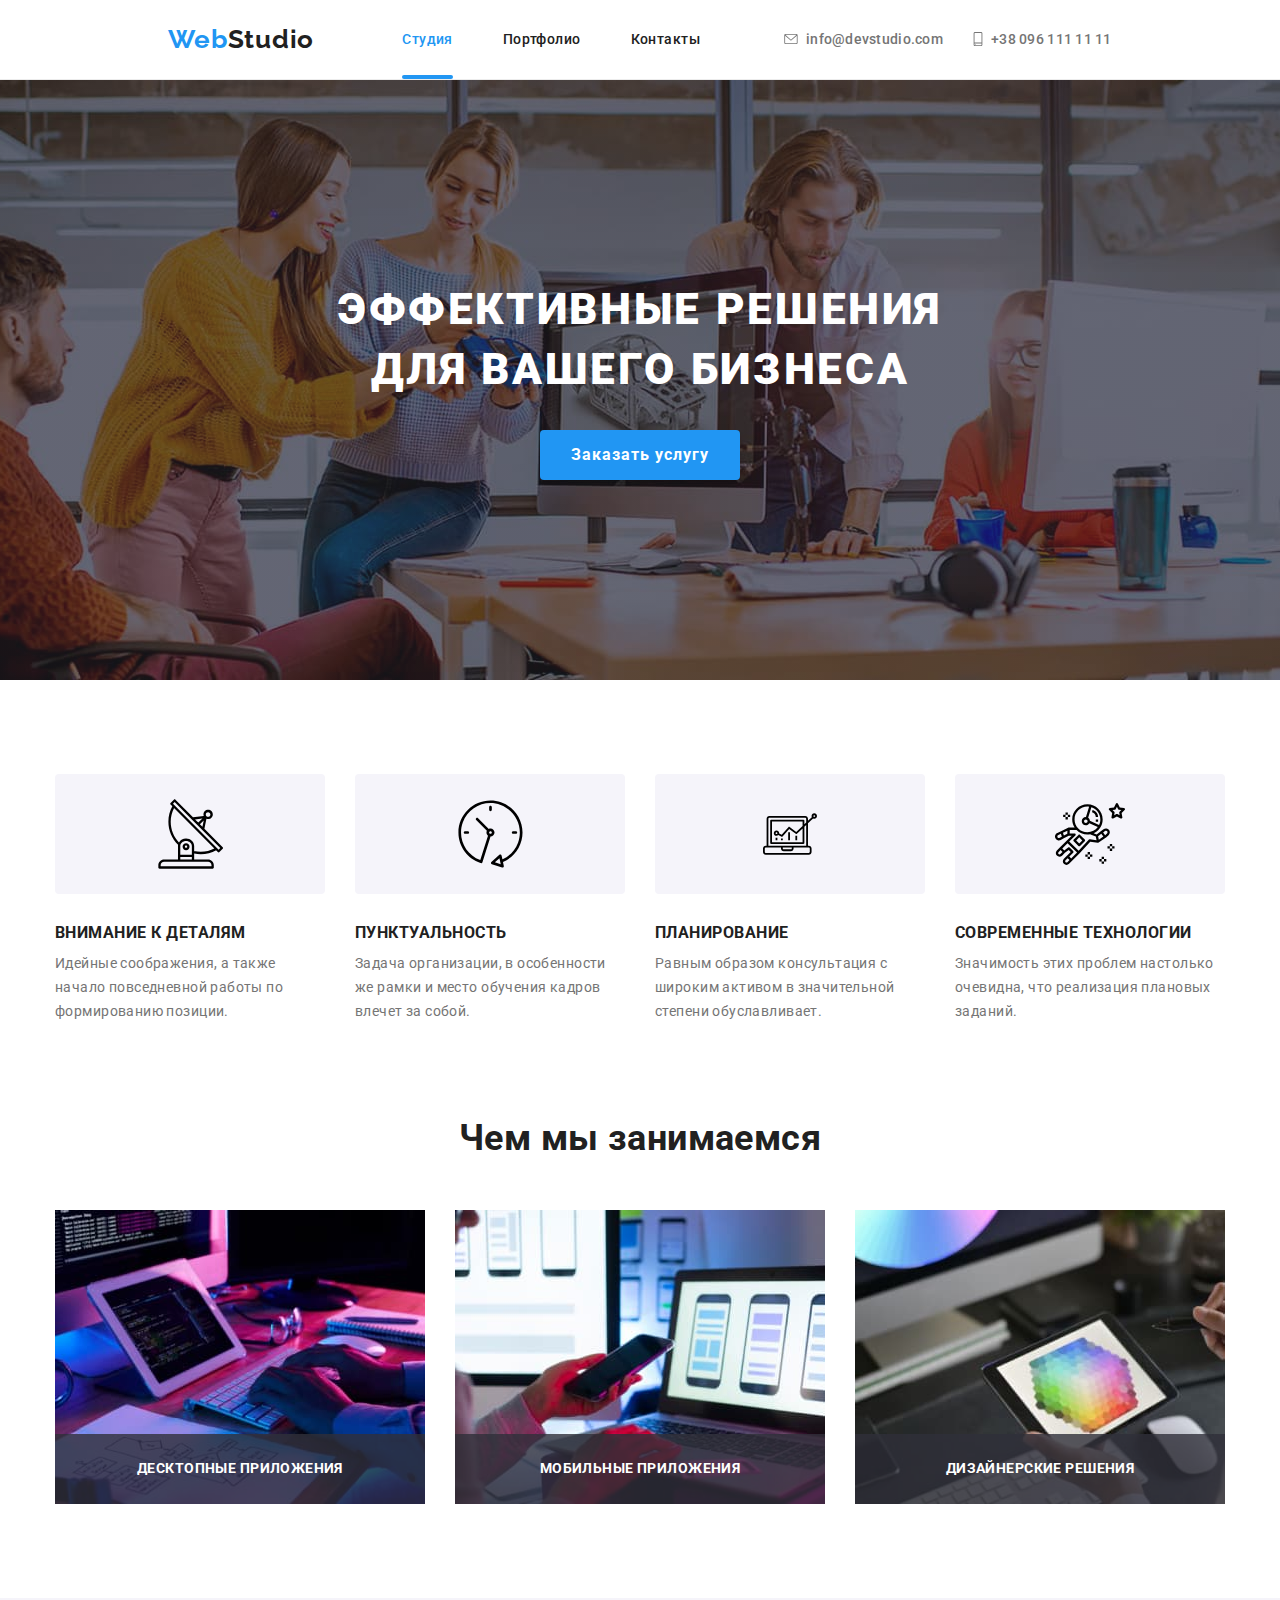
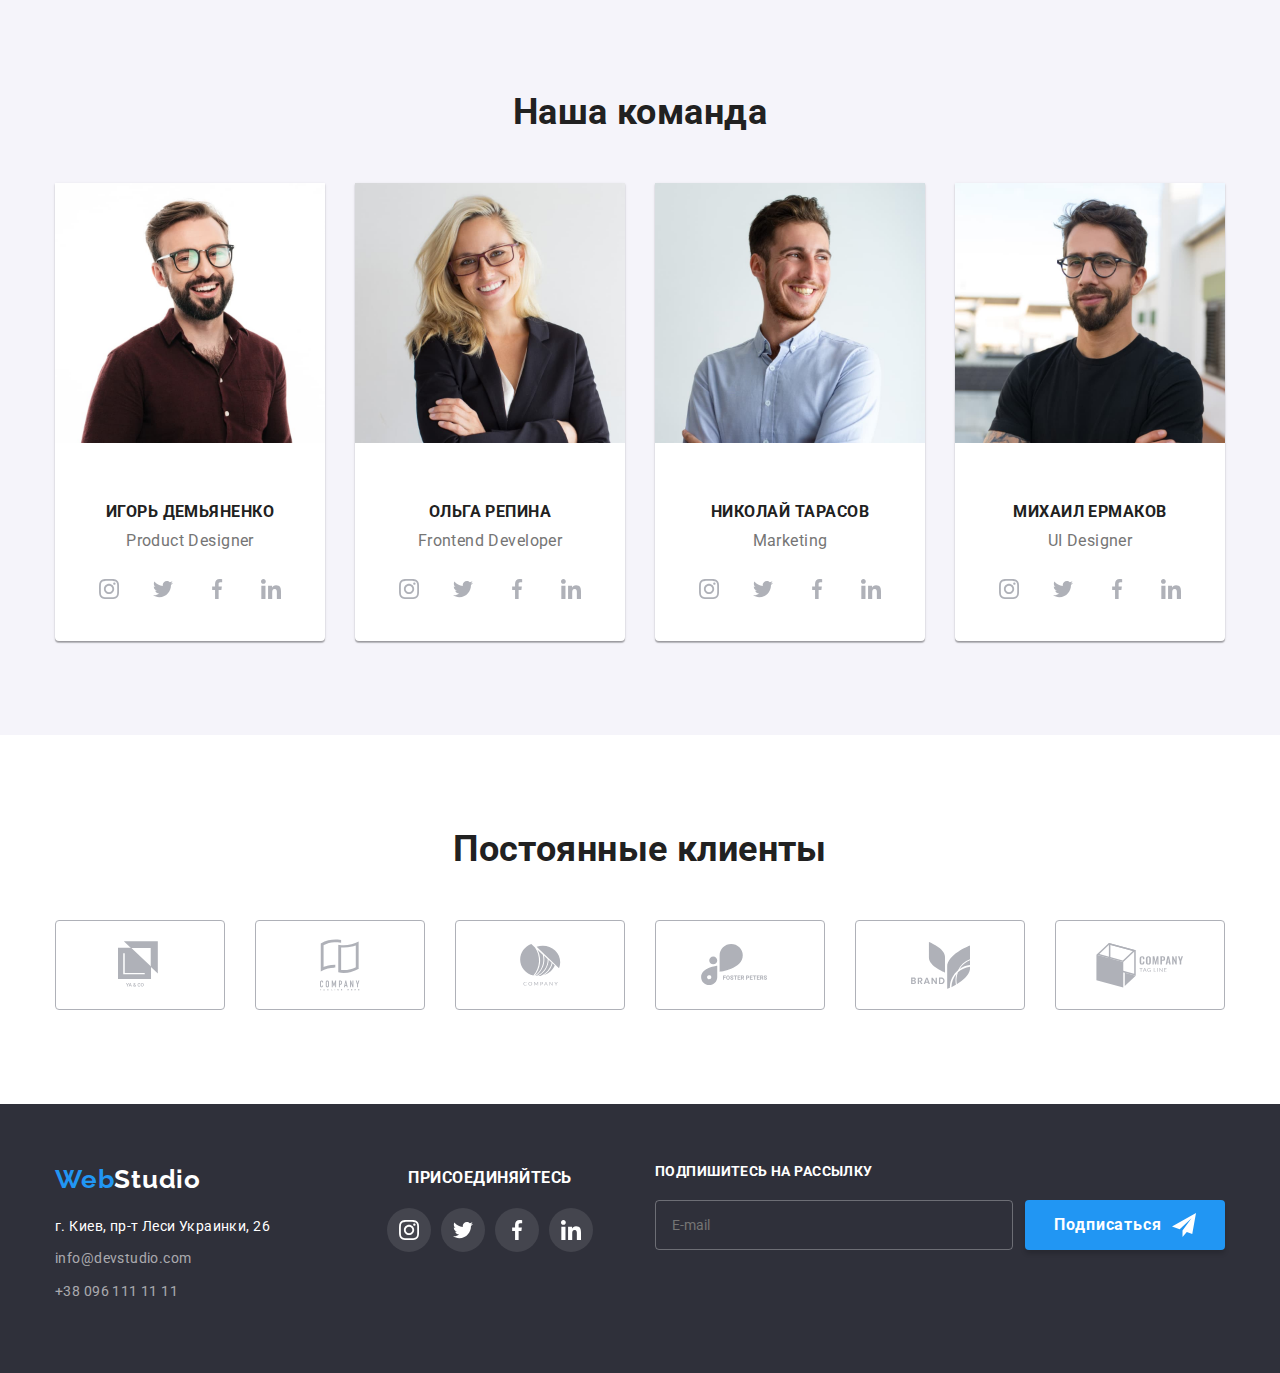
==== commit 47cb1a6c: "commit-8" ====
--- a/index.html
+++ b/index.html
@@ -496,7 +496,7 @@
                     </div>
                     
                     
-                    <div class="form">
+                    <div class="form ">
                         <label for="mail" class="form__label">Почта</label>
                         <div class="form__item">
                             <input type="email" class="form__input" name="mail" id="mail" />
@@ -507,7 +507,7 @@
                     </div>
                     
                     
-                    <div class="form">
+                    <div class="form form--comment">
                         <label for="comment" class="form__label">Комментарий</label>
                         <textarea  class="text-input" name="comment" id="comment" rows="10" placeholder="Введите текст"></textarea>
                         
@@ -519,7 +519,7 @@
                         <label class="form__label">
                             <input class="agreement__checkbox visually-hidden" type="checkbox" name="agreement" >
                             <span class="agreement__icon"></span>
-                            Соглашаюсь с рассылкой и принимаю <a class="agreement__contract" href=""> Условия
+                            Соглашаюсь с рассылкой и принимаю<a class="agreement__contract" href="">Условия
                                 договора</a>
                         </label>
                     </div>
--- a/css/main.min.css
+++ b/css/main.min.css
@@ -1,3 +1,3 @@
 /*! modern-normalize v1.0.0 | MIT License | https://github.com/sindresorhus/modern-normalize */*,*::before,*::after{-webkit-box-sizing:border-box;box-sizing:border-box}:root{-moz-tab-size:4;-o-tab-size:4;tab-size:4}html{line-height:1.15;-webkit-text-size-adjust:100%}body{margin:0}body{font-family:system-ui,-apple-system,"Segoe UI",Roboto,Helvetica,Arial,sans-serif,"Apple Color Emoji","Segoe UI Emoji"}hr{height:0;color:inherit}abbr[title]{-webkit-text-decoration:underline dotted;text-decoration:underline dotted}b,strong{font-weight:bolder}code,kbd,samp,pre{font-family:ui-monospace, SFMono-Regular, Consolas, "Liberation Mono", Menlo,- monospace;font-size:1em}small{font-size:80%}sub,sup{font-size:75%;line-height:0;position:relative;vertical-align:baseline}sub{bottom:-0.25em}sup{top:-0.5em}table{text-indent:0;border-color:inherit}button,input,optgroup,select,textarea{font-family:inherit;font-size:100%;line-height:1.15;margin:0}button,select{text-transform:none}button,[type="button"],[type="reset"],[type="submit"]{-webkit-appearance:button}::-moz-focus-inner{border-style:none;padding:0}:-moz-focusring{outline:1px dotted ButtonText}:-moz-ui-invalid{box-shadow:none}legend{padding:0}progress{vertical-align:baseline}::-webkit-inner-spin-button,::-webkit-outer-spin-button{height:auto}[type="search"]{-webkit-appearance:textfield;outline-offset:-2px}::-webkit-search-decoration{-webkit-appearance:none}::-webkit-file-upload-button{-webkit-appearance:button;font:inherit}summary{display:list-item}html{-webkit-box-sizing:border-box;box-sizing:border-box}*,*::after,*::before{-webkit-box-sizing:inherit;box-sizing:inherit}h1,h2,h3,h4,h5,h6,p{margin:0;padding:0}ul{padding:0;margin:0;list-style:none}a{text-decoration:none;color:inherit}img{display:block;max-width:100%;height:auto}h2{font-weight:700;font-size:28px;line-height:1.17;text-align:center;color:#212121;padding:0;margin-bottom:30px}@media screen and (min-width: 1200px){h2{margin-bottom:50px;font-size:36px;line-height:1.16}}h3{margin-top:30px;margin-bottom:10px;font-family:"Roboto",sans-serif;font-weight:700;font-size:16px;line-height:1.14;letter-spacing:0.03em;text-transform:uppercase;color:#212121}body{margin:0;font-family:"Roboto",sans-serif;background-color:#fff;color:#757575;font-size:14px;line-height:1.71;letter-spacing:0.03em}.container{padding-left:15px;padding-right:15px;margin-left:auto;margin-right:auto}@media screen and (min-width: 480px){.container{width:480px}}@media screen and (min-width: 768px){.container{width:768px}}@media screen and (min-width: 1200px){.container{width:1200px}}.button-active--hero,.button-active--footer,.button-active--modal{font-weight:700;font-size:16px;line-height:1.87;letter-spacing:0.06em;border:1px solid transparent;border-radius:4px;background-color:#2196f3;color:#fff;-webkit-box-shadow:0px 4px 4px rgba(0,0,0,0.15);box-shadow:0px 4px 4px rgba(0,0,0,0.15);cursor:pointer;-webkit-transition-property:background-color;transition-property:background-color;-webkit-transition-duration:250ms;transition-duration:250ms;-webkit-transition-timing-function:cubic-bezier(0.4, 0, 0.2, 1);transition-timing-function:cubic-bezier(0.4, 0, 0.2, 1)}.title,.title-form{font-family:var(--main-font-family);font-weight:700;font-size:14px;line-height:1.14;text-transform:uppercase;margin-top:0;margin-bottom:20px;color:#ffffff}.visually-hidden{position:absolute !important;clip:rect(1px 1px 1px 1px);clip:rect(1px, 1px, 1px, 1px);padding:0 !important;border:0 !important;height:1px !important;width:1px !important;overflow:hidden}.header{background-color:#fff;border-bottom:1px solid #ececec}@media screen and (max-width: 767px){.header{width:480px;position:relative}}.header__section{display:-webkit-box;display:-ms-flexbox;display:flex;-webkit-box-align:center;-ms-flex-align:center;align-items:center;margin:0}@media screen and (min-width: 1200px){.header__section{-webkit-box-pack:center;-ms-flex-pack:center;justify-content:center}}@media screen and (min-width: 768px){.header__section{padding-bottom:21px;padding-top:21px}}@media screen and (min-width: 1200px){.header__section{padding-bottom:24px;padding-top:24px}}@media screen and (max-width: 767px){.header__section{padding-top:15px;padding-left:15px;padding-bottom:15px;-webkit-box-pack:justify;-ms-flex-pack:justify;justify-content:space-between}}.header__logo{display:-webkit-inline-box;display:-ms-inline-flexbox;display:inline-flex;font-family:"Raleway", sans-serif;font-weight:700;font-size:26px;line-height:1.19;letter-spacing:0.03em;color:#212121}.header__logo-title{color:#2196f3}@media screen and (max-width: 767px){.header__box{width:100%;position:relative;display:none;background-color:#fff;position:absolute;top:0;left:0;padding:48px 40px}.header__box.is-open{display:block}}@media screen and (min-width: 768px){.header__box{display:-webkit-box;display:-ms-flexbox;display:flex;-webkit-box-align:center;-ms-flex-align:center;align-items:center;-webkit-box-pack:justify;-ms-flex-pack:justify;justify-content:space-between}}@media screen and (min-width: 768px){.nav{-webkit-transition-property:color;transition-property:color;-webkit-transition-duration:250ms;transition-duration:250ms;-webkit-transition-timing-function:cubic-bezier(0.4, 0, 0.2, 1);transition-timing-function:cubic-bezier(0.4, 0, 0.2, 1);display:-webkit-box;display:-ms-flexbox;display:flex;margin-right:84px}}@media screen and (max-width: 767px){.nav__set{display:block;margin-bottom:302px}}@media screen and (min-width: 768px){.nav__set{display:-webkit-inline-box;display:-ms-inline-flexbox;display:inline-flex;margin-left:88px}}@media screen and (max-width: 767px){.nav__set a{font-size:500px;font-size:40px;line-height:1.17;letter-spacing:0.02em;color:#212121}}@media screen and (min-width: 768px){.nav__set a{font-size:14px;font-weight:500;line-height:1.14;padding-top:32px;padding-bottom:32px;color:#212121}}@media screen and (max-width: 767px){.nav__item:not(:last-child){margin-bottom:32px}}@media screen and (min-width: 768px){.nav__item:not(:last-child){margin-right:50px}}@media screen and (min-width: 768px){.nav__set a+.nav__set a{margin-left:50px}}.nav__set a:hover,.nav__set a:focus{color:#2196f3}.nav__set .current{color:#2196f3}.nav__set .current{position:relative}@media screen and (min-width: 768px){.nav .current::after{content:"";display:block;position:absolute;left:0;bottom:0;width:100%;height:4px;background-color:#2196f3;border-radius:2px}}@media screen and (min-width: 768px){.auth{display:-webkit-box;display:-ms-flexbox;display:flex;-ms-flex-wrap:wrap;flex-wrap:wrap;font-family:var(--main-font-family);font-weight:500;font-size:12px;line-height:1.16;letter-spacing:0.02em;color:#212121}}@media screen and (min-width: 1200px){.auth__link{-webkit-transition-property:color;transition-property:color;-webkit-transition-duration:250ms;transition-duration:250ms;-webkit-transition-timing-function:cubic-bezier(0.4, 0, 0.2, 1);transition-timing-function:cubic-bezier(0.4, 0, 0.2, 1);display:-webkit-box;display:-ms-flexbox;display:flex;-webkit-box-align:center;-ms-flex-align:center;align-items:center;fill:#757575}}@media screen and (min-width: 768px) and (max-width: 1199px){.auth__item+.auth__item{margin-top:10px}}.auth__item{display:-webkit-box;display:-ms-flexbox;display:flex;-webkit-box-align:center;-ms-flex-align:center;align-items:center}@media screen and (min-width: 768px){.auth__icon--envelope{width:14px;height:10px;margin-right:8px}}@media screen and (min-width: 768px){.auth__icon--smartphone{width:10px;height:14px;margin-right:8px}}@media screen and (max-width: 767px){.auth{display:-webkit-box;display:-ms-flexbox;display:flex;-ms-flex-wrap:wrap;flex-wrap:wrap;-webkit-box-orient:vertical;-webkit-box-direction:reverse;-ms-flex-direction:column-reverse;flex-direction:column-reverse;font-size:34px;line-height:1.17;letter-spacing:0.02em;color:#2196f3}}@media screen and (max-width: 767px){.auth__item:not(:last-child){color:#757575;font-size:24px;line-height:1.16;letter-spacing:0.02em;margin-top:32px}}@media screen and (min-width: 768px){.auth__nav-icon{display:-webkit-inline-box;display:-ms-inline-flexbox;display:inline-flex;font-family:Roboto;font-style:normal;font-weight:500;font-size:12px;line-height:14px;letter-spacing:0.02em;color:#757575}}.auth__nav-icon:hover,.auth__nav-icon:focus{color:#2196f3}@media screen and (max-width: 767px){.auth .auth__icon--smartphone,.auth .auth__icon--envelope{display:none}}.auth__link:hover .auth__icon--envelope,.auth__link:focus .auth__icon--envelope{fill:#2196f3}.auth__link:hover .auth__icon--smartphone,.auth__link:focus .auth__icon--smartphone{fill:#2196f3}@media screen and (min-width: 1200px){.auth__icon{-webkit-transition-property:color;transition-property:color;-webkit-transition-duration:250ms;transition-duration:250ms;-webkit-transition-timing-function:cubic-bezier(0.4, 0, 0.2, 1);transition-timing-function:cubic-bezier(0.4, 0, 0.2, 1);margin-right:10px}}@media screen and (min-width: 1200px){.auth__nav-icon{font-size:14px;display:-webkit-inline-box;display:-ms-inline-flexbox;display:inline-flex;-webkit-box-align:center;-ms-flex-align:center;align-items:center}}@media screen and (min-width: 1200px){.auth__item+.auth__item{margin-left:30px}}@media screen and (max-width: 767px){.social-list{display:-webkit-box;display:-ms-flexbox;display:flex;-webkit-box-align:center;-ms-flex-align:center;align-items:center;-webkit-box-pack:center;-ms-flex-pack:center;justify-content:center;margin-top:64px;font-weight:500;font-size:18px;line-height:1.22;letter-spacing:0.02em;color:#2196f3}.social-list__item+.social-list__item::before{content:"";width:22px;height:0px;border:1px solid rgba(33,33,33,0.2);-webkit-transform:rotate(90deg);transform:rotate(90deg);margin-left:10px;margin-right:10px}}@media screen and (min-width: 768px){.social-list{display:none}}.menu-button{position:absolute;top:10px;right:15px;width:40px;height:40px;display:-webkit-inline-box;display:-ms-inline-flexbox;display:inline-flex;-webkit-box-pack:center;-ms-flex-pack:center;justify-content:center;-webkit-box-align:center;-ms-flex-align:center;align-items:center;margin:0;padding:0;border:none;background-color:transparent}.menu-button__close,.menu-button__menu{fill:#212121}.menu-button__close{display:none}.menu-button.is-open .menu-button__close{display:block}.menu-button.is-open .menu-button__menu{display:none}.menu-button.__close{z-index:100}.menu-button:hover .menu-button__close,.menu-button:focus .menu-button__menu{fill:#2196f3}@media screen and (min-width: 768px){.menu-button{display:none}}.overlay{max-width:1600px;height:600px;margin-left:auto;margin-right:auto;background-image:-webkit-gradient(linear, left top, right top, from(rgba(47,48,58,0.4)), to(rgba(47,48,58,0.4))),url("../image/main/hero/123-1.jpg");background-image:linear-gradient(to right, rgba(47,48,58,0.4), rgba(47,48,58,0.4)),url("../image/main/hero/123-1.jpg");background-repeat:no-repeat;background-position:center;background-color:#c4c4c4}@media screen and (max-width: 1199px){.overlay{height:400px}}.hero{text-align:center;padding-top:118px;padding-bottom:118px;background-color:#2f303a}@media screen and (min-width: 1200px){.hero{padding-top:200px;padding-bottom:200px}}.hero__title{color:#fff;font-family:"Roboto",sans-serif;text-align:center;font-weight:900;letter-spacing:0.06em;text-transform:uppercase;margin-bottom:30px;max-width:696px;margin:0 auto;margin-bottom:30px}@media screen and (max-width: 1199px){.hero__title{font-size:26px;line-height:1.62}}@media screen and (min-width: 1200px){.hero__title{font-size:44px;line-height:1.36}}.button-active--hero{width:200px;height:50px}.button-active--hero:hover{background-color:#188ce8}.benefits{padding-top:60px;padding-bottom:60px}@media screen and (min-width: 1200px){.benefits{padding-top:94px;padding-bottom:94px}}.benefits__icon{display:-webkit-box;display:-ms-flexbox;display:flex;-webkit-box-align:center;-ms-flex-align:center;align-items:center;-webkit-box-pack:center;-ms-flex-pack:center;justify-content:center;width:100%;height:120px;background-color:#f5f4fa;border-radius:4px}.benefits__list{display:-webkit-box;display:-ms-flexbox;display:flex;-ms-flex-wrap:wrap;flex-wrap:wrap;min-width:270px;margin-bottom:94px;margin:0;padding:0;font-family:"Roboto",sans-serif;font-size:14px;line-height:1.71;letter-spacing:0.03em;color:#757575}@media screen and (min-width: 768px){.benefits__list{margin:-15px}}@media screen and (min-width: 768px){.benefits__item{-ms-flex-preferred-size:calc((100% - 4 * 15px) / 2);flex-basis:calc((100% - 4 * 15px) / 2);margin:15px}}@media screen and (min-width: 1200px){.benefits__item{-ms-flex-preferred-size:calc((100% - 8 * 15px) / 4);flex-basis:calc((100% - 8 * 15px) / 4)}}.work{padding-top:0;padding-bottom:94px}@media screen and (max-width: 1199px){.work{display:none}}.work__item{display:-webkit-box;display:-ms-flexbox;display:flex;-webkit-box-pack:justify;-ms-flex-pack:justify;justify-content:space-between;margin:0;padding:0}.work__list:not(:last-child){margin-right:30px}.work__thumb{position:relative}.work__description{display:-webkit-box;display:-ms-flexbox;display:flex;-webkit-box-align:center;-ms-flex-align:center;align-items:center;-webkit-box-pack:center;-ms-flex-pack:center;justify-content:center;position:absolute;bottom:0;left:0;width:370px;height:70px;background-color:rgba(47,48,58,0.8);font-weight:700;font-size:14px;line-height:1.14;text-align:center;text-transform:uppercase;color:#fff;margin:0}.description h3{font-weight:500;font-size:16px;line-height:1.18;text-align:center;color:#212121}.teammembers{background-color:#f5f4fa;text-align:center;padding:60px 0;margin-bottom:0}@media screen and (min-width: 1200px){.teammembers{padding-top:94px;padding-bottom:94px}}.teammembers__list{display:-webkit-box;display:-ms-flexbox;display:flex;-ms-flex-wrap:wrap;flex-wrap:wrap;margin:-15px}.teammembers__item{background-color:#fff;border-radius:0px 0px 4px 4px;-webkit-box-shadow:0px 1px 3px rgba(0,0,0,0.12),0px 1px 1px rgba(0,0,0,0.14),0px 2px 1px rgba(0,0,0,0.2);box-shadow:0px 1px 3px rgba(0,0,0,0.12),0px 1px 1px rgba(0,0,0,0.14),0px 2px 1px rgba(0,0,0,0.2)}@media screen and (min-width: 768px){.teammembers__item{-ms-flex-preferred-size:calc((100% - 4 * 15px) / 2);flex-basis:calc((100% - 4 * 15px) / 2);margin:15px}}@media screen and (min-width: 1200px){.teammembers__item{-ms-flex-preferred-size:calc((100% - 8 * 15px) / 4);flex-basis:calc((100% - 8 * 15px) / 4)}}@media screen and (max-width: 767px){.teammembers__item+.teammembers__item{margin-top:30px}}.teammembers__item p{font-size:16px;line-height:1.18;text-align:center;margin-bottom:16px}.teammembers__description{display:block;padding:30px 0}.teammembers__description h3{margin-bottom:10px}.social-icons{display:-webkit-inline-box;display:-ms-inline-flexbox;display:inline-flex}.social-icons__svg{-webkit-transition-property:color;transition-property:color;-webkit-transition-duration:250ms;transition-duration:250ms;-webkit-transition-timing-function:cubic-bezier(0.4, 0, 0.2, 1);transition-timing-function:cubic-bezier(0.4, 0, 0.2, 1);width:20px;height:20px;fill:#afb1b8}.social-icons__link:hover .social-icons__svg,.social-icons__link:focus .social-icons__svg{fill:#ffffff}.social-icons__link:hover,.social-icons__link:focus{background-color:#2196f3}.social-icons__link{-webkit-transition-property:background-color;transition-property:background-color;-webkit-transition-duration:250ms;transition-duration:250ms;-webkit-transition-timing-function:cubic-bezier(0.4, 0, 0.2, 1);transition-timing-function:cubic-bezier(0.4, 0, 0.2, 1);display:-webkit-box;display:-ms-flexbox;display:flex;-webkit-box-align:center;-ms-flex-align:center;align-items:center;-webkit-box-pack:center;-ms-flex-pack:center;justify-content:center;background-color:#ffffff;width:44px;height:44px;border-radius:50%}.social-icons__item+.social-icons__item{margin-left:10px}.clients{padding-top:60px;padding-bottom:60px}@media screen and (min-width: 1200px){.clients{padding:94px 0}}.clients__list{display:-webkit-inline-box;display:-ms-inline-flexbox;display:inline-flex;-ms-flex-wrap:wrap;flex-wrap:wrap;margin:-15px;padding:0}.clients__item{display:-webkit-box;display:-ms-flexbox;display:flex;-webkit-box-align:center;-ms-flex-align:center;align-items:center;-webkit-box-pack:center;-ms-flex-pack:center;justify-content:center;-ms-flex-wrap:wrap;flex-wrap:wrap}@media screen and (max-width: 767px){.clients__item{-ms-flex-preferred-size:calc((100% - 4 * 15px) / 2);flex-basis:calc((100% - 4 * 15px) / 2);margin:15px}}@media screen and (min-width: 768px){.clients__item{-ms-flex-preferred-size:calc((100% - 6 * 15px) / 3);flex-basis:calc((100% - 6 * 15px) / 3);margin:15px}}@media screen and (min-width: 1200px){.clients__item{-ms-flex-preferred-size:calc((100% - 12 * 15px) / 6);flex-basis:calc((100% - 12 * 15px) / 6)}}.clients__svg{-webkit-transition-property:color;transition-property:color;-webkit-transition-duration:250ms;transition-duration:250ms;-webkit-transition-timing-function:cubic-bezier(0.4, 0, 0.2, 1);transition-timing-function:cubic-bezier(0.4, 0, 0.2, 1);fill:#afb1b8}.clients__link{display:-webkit-box;display:-ms-flexbox;display:flex;-webkit-box-align:center;-ms-flex-align:center;align-items:center;-webkit-box-pack:center;-ms-flex-pack:center;justify-content:center;-webkit-transition-property:color;transition-property:color;-webkit-transition-duration:250ms;transition-duration:250ms;-webkit-transition-timing-function:cubic-bezier(0.4, 0, 0.2, 1);transition-timing-function:cubic-bezier(0.4, 0, 0.2, 1);border:1px solid #afb1b8;border-radius:4px;width:170px;height:90px}.clients__link:hover .clients__svg,.clients__link:focus .clients__svg{fill:#2196f3}.clients__link:hover,.clients__link:focus{border:1px solid #2196f3}.footer{padding:60px 0;background-color:#2f303a;margin:0}@media screen and (min-width: 768px){.footer__container{display:-webkit-box;display:-ms-flexbox;display:flex;-ms-flex-wrap:wrap;flex-wrap:wrap;-webkit-box-pack:center;-ms-flex-pack:center;justify-content:center}}@media screen and (max-width: 767px){.footer__widget{text-align:center}}@media screen and (min-width: 768px){.footer__widget{-ms-flex-preferred-size:calc(100% / 2);flex-basis:calc(100% / 2);text-align:center}}@media screen and (min-width: 1200px){.footer__widget{-ms-flex-preferred-size:calc((50% - 45px) / 2);flex-basis:calc((50% - 45px) / 2)}}.footer__widget__widget:last-child{-ms-flex-preferred-size:calc(50% - 15px);flex-basis:calc(50% - 15px)}@media screen and (min-width: 1200px){.footer-nav{text-align:left}}@media screen and (min-width: 768px) and (max-width: 1199px){.footer-nav{margin-bottom:60px}}.footer-nav__item{color:#fff}.footer-nav__address-text{font-family:"Roboto",sans-serif;font-weight:400;font-style:normal;font-size:14px;line-height:1.71;letter-spacing:0.03em;color:#fff}.footer-nav__link{font-family:"Roboto",sans-serif;font-size:14px;line-height:1.71;color:#fff}@media screen and (min-width: 1200px){.footer-nav__link{margin-bottom:9px}}.footer-nav__list .mail__item{margin-bottom:9px}.footer-nav__list{display:block;padding:0;margin-top:8px}@media screen and (min-width: 1200px){.footer-nav__list{margin-bottom:9px}}@media screen and (max-width: 767px){.footer-nav__list{text-align:center}}.footer-nav__list a{color:rgba(255,255,255,0.6)}.mail{margin-bottom:8px}@media screen and (min-width: 1200px){.mail{margin-bottom:9px}}.footer-logo{display:-webkit-inline-box;display:-ms-inline-flexbox;display:inline-flex;font-family:"Raleway", sans-serif;font-weight:700;font-size:26px;line-height:1.19;letter-spacing:0.03em;color:#fff;margin-bottom:20px}.footer-logo__title{color:#2196f3}.social,.footer-form{padding-top:12px}.social-icons__link{-webkit-transition-property:background-color;transition-property:background-color;-webkit-transition-duration:250ms;transition-duration:250ms;-webkit-transition-timing-function:cubic-bezier(0.4, 0, 0.2, 1);transition-timing-function:cubic-bezier(0.4, 0, 0.2, 1);background-color:rgba(255,255,255,0.1)}.social-icons__link:hover,.social-icons:focus{background-color:#2196f3}.social{padding:5px 0 0 0}@media screen and (max-width: 767px){.social{margin-top:60px;margin-bottom:60px}}.social .title-icons{margin:0 0 20px 0;padding:0;color:#fff}.social-icons__svg--footer{fill:#fff}.footer-form{padding:0}@media screen and (min-width: 1200px){.footer-form{text-align:left}}@media screen and (max-width: 1199px){.footer-form{text-align:center;display:block}}.footer-form__field{display:block}@media scree and (max-width: 1199px){.footer-form__field{width:130px}}@media screen and (min-width: 1200px){.footer-form__field{display:-webkit-box;display:-ms-flexbox;display:flex}}.footer-form__mail{border:1px solid rgba(255,255,255,0.3);max-width:358px;padding:15px 295px 15px 16px;border-radius:4px;background-color:transparent;color:rgba(255,255,255,0.6)}@media screen and (min-width: 1200px){.footer-form__mail{margin-right:12px}}@media screen and (max-width: 1199px){.footer-form__mail{margin-bottom:20px}}.footer-form__svg{margin-left:10px}.button-active--footer{display:-webkit-inline-box;display:-ms-inline-flexbox;display:inline-flex;-webkit-box-align:center;-ms-flex-align:center;align-items:center;-webkit-box-pack:center;-ms-flex-pack:center;justify-content:center;min-width:200px;min-height:50px}.button-active--footer:hover{background-color:#188ce8}.backdrop{-webkit-transition-property:opacity;transition-property:opacity;-webkit-transition-duration:250ms;transition-duration:250ms;-webkit-transition-timing-function:cubic-bezier(0.4, 0, 0.2, 1);transition-timing-function:cubic-bezier(0.4, 0, 0.2, 1);position:fixed;top:0;left:0;width:100%;height:100%;background-color:rgba(0,0,0,0.2);opacity:1}.backdrop.is-hidden{opacity:0;visibility:hidden;pointer-events:none}.modal{position:absolute;max-width:528px;top:50%;left:50%;-webkit-transform:translate(-50%, -50%);transform:translate(-50%, -50%);background-color:#fff;-webkit-box-shadow:0px 1px 3px rgba(0,0,0,0.12),0px 1px 1px rgba(0,0,0,0.14),0px 2px 1px rgba(0,0,0,0.2);box-shadow:0px 1px 3px rgba(0,0,0,0.12),0px 1px 1px rgba(0,0,0,0.14),0px 2px 1px rgba(0,0,0,0.2);border-radius:4px}.modal__icon{display:block;text-align:center}.modal__button{display:-webkit-box;display:-ms-flexbox;display:flex;-webkit-box-align:center;-ms-flex-align:center;align-items:center;-webkit-box-pack:center;-ms-flex-pack:center;justify-content:center;position:absolute;top:8px;right:8px;width:30px;height:30px;background:transparent;border:1px solid rgba(0,0,0,0.1);border-radius:50%;padding:0;cursor:pointer}.modal__button:hover{fill:#2196f3}.modal__form{display:-webkit-box;display:-ms-flexbox;display:flex;-webkit-box-orient:vertical;-webkit-box-direction:normal;-ms-flex-direction:column;flex-direction:column;-webkit-box-pack:center;-ms-flex-pack:center;justify-content:center;padding:40px}.modal__form h2{font-weight:700;font-size:20px;line-height:1.15;text-align:center;color:#212121;margin-bottom:12px}.form{-webkit-transition-property:fill;transition-property:fill;-webkit-transition-duration:250ms;transition-duration:250ms;-webkit-transition-timing-function:cubic-bezier(0.4, 0, 0.2, 1);transition-timing-function:cubic-bezier(0.4, 0, 0.2, 1);display:-webkit-box;display:-ms-flexbox;display:flex;-webkit-box-orient:vertical;-webkit-box-direction:normal;-ms-flex-direction:column;flex-direction:column}.form:not(:last-child){margin-bottom:10px}.form__item{position:relative}.form:focus-within{fill:#2196f3}.form__input:focus-within{outline:none;border-color:#2196f3;cursor:pointer}.form__icon{position:absolute;top:50%;left:12px;-webkit-transform:translateY(-50%);transform:translateY(-50%)}.form__input{border:1px solid border;border:1px solid rgba(33,33,33,0.2);width:448px;height:40px;padding-left:42px;border-radius:4px}.form__label{display:-webkit-box;display:-ms-flexbox;display:flex;-webkit-box-align:center;-ms-flex-align:center;align-items:center;font-size:12px;line-height:1.16;margin-bottom:4px}.text-input:focus-within{outline:none;border-color:#2196f3}.text-input::-webkit-input-placeholder{font-size:12px;line-height:1.16;letter-spacing:0.01em;color:rgba(117,117,117,0.5)}.text-input:-ms-input-placeholder{font-size:12px;line-height:1.16;letter-spacing:0.01em;color:rgba(117,117,117,0.5)}.text-input::-ms-input-placeholder{font-size:12px;line-height:1.16;letter-spacing:0.01em;color:rgba(117,117,117,0.5)}.text-input::placeholder{font-size:12px;line-height:1.16;letter-spacing:0.01em;color:rgba(117,117,117,0.5)}.text-input{width:448px;height:120px;padding:12px 16px;border:1px solid rgba(33,33,33,0.2);resize:none;border-radius:4px}.agreement{display:-webkit-box;display:-ms-flexbox;display:flex;-webkit-box-pack:center;-ms-flex-pack:center;justify-content:center;margin-bottom:30px;margin-top:20px;margin-left:8px}.agreement__checkbox{background-color:#7e61e7;width:16px;height:15px}.agreement__contract{color:#2196f3;text-decoration:underline}.agreement__icon{display:inline-block;width:16px;height:15px;border:2px solid #212121;border-radius:4px;margin-right:7px}.agreement__checkbox:checked+.agreement__icon{border-color:#2196f3;background-color:#2196f3;background-image:url("../image/icon/check.svg");background-size:contain;background-origin:border-box}.button-active--modal{padding:10px 56px;margin-right:auto;margin-left:auto;min-width:200px;min-height:50px}.button-active--modal:hover{background-color:#188ce8}.portfolio-section{background-color:#fff;padding:94px 0}.filters-list{display:-webkit-box;display:-ms-flexbox;display:flex;-webkit-box-pack:center;-ms-flex-pack:center;justify-content:center;margin:0 0 50px 0;padding:0}.filters-list__button{border:1px solid rgba(0,0,0,0);border-radius:4px;padding:6px 22px;background-color:#f5f4fa;font-family:"Roboto",sans-serif;font-weight:500;font-size:16px;line-height:1.62;color:#212121;cursor:pointer}.filters-list__item{padding:0}.filters-list__item:not(:last-child){padding-right:8px}.filters-list__button{-webkit-transition-property:background-color;transition-property:background-color;-webkit-transition-duration:250ms;transition-duration:250ms;-webkit-transition-timing-function:cubic-bezier(0.4, 0, 0.2, 1);transition-timing-function:cubic-bezier(0.4, 0, 0.2, 1)}.filters-list__button.current,.filters-list__button.active,.filters-list__button:hover,.filters-list__button:focus{color:#fff;background-color:#2196f3;-webkit-box-shadow:0px 3px 1px rgba(0,0,0,0.1),0px 1px 2px rgba(0,0,0,0.08),0px 2px 2px rgba(0,0,0,0.12);box-shadow:0px 3px 1px rgba(0,0,0,0.1),0px 1px 2px rgba(0,0,0,0.08),0px 2px 2px rgba(0,0,0,0.12)}h1{font-weight:700;font-size:36px;line-height:1.16;text-align:center;color:#212121}.menu{display:-webkit-box;display:-ms-flexbox;display:flex;-ms-flex-wrap:wrap;flex-wrap:wrap;margin-left:-30px;margin-top:-30px;padding:0}.menu__item{-ms-flex-preferred-size:calc((100% - 90px) / 3);flex-basis:calc((100% - 90px) / 3);margin-left:30px;margin-top:30px;border:1px solid #eeeeee}.menu__item .menu__img{display:block;margin:0}.menu__img:hover .thumb__overlay,.menu__img:focus .thumb__overlay{background-color:#2196f3;-webkit-transform:translateY(0);transform:translateY(0)}.menu__item:hover,.menu__item:focus{-webkit-box-shadow:0px 1px 1px rgba(0,0,0,0.12),0px 4px 4px rgba(0,0,0,0.06),1px 4px 6px rgba(0,0,0,0.16);box-shadow:0px 1px 1px rgba(0,0,0,0.12),0px 4px 4px rgba(0,0,0,0.06),1px 4px 6px rgba(0,0,0,0.16)}.note{border-bottom:none;padding:20px 24px}.note h2{text-align:left;font-weight:700;font-size:18px;line-height:2;color:#212121;padding-bottom:0;margin-bottom:4px}.note__item{font-family:"Roboto",sans-serif;font-size:16px;line-height:1.87;color:#757575}.thumb{position:relative;overflow:hidden}.thumb__overlay{display:-webkit-box;display:-ms-flexbox;display:flex;-webkit-box-align:center;-ms-flex-align:center;align-items:center;-webkit-box-pack:center;-ms-flex-pack:center;justify-content:center;-webkit-transition-property:-webkit-transform;transition-property:-webkit-transform;transition-property:transform;transition-property:transform, -webkit-transform;-webkit-transition-duration:250ms;transition-duration:250ms;-webkit-transition-timing-function:cubic-bezier(0.4, 0, 0.2, 1);transition-timing-function:cubic-bezier(0.4, 0, 0.2, 1);-webkit-transition-property:background-color;transition-property:background-color;transition-duration:250ms;transition-timing-function:cubic-bezier(0.4, 0, 0.2, 1);position:absolute;top:0;left:0;width:100%;height:100%;-webkit-transform:translateY(100%);transform:translateY(100%)}.thumb__text{width:322px;font-size:18px;line-height:1.56;color:#fff}
+ monospace;font-size:1em}small{font-size:80%}sub,sup{font-size:75%;line-height:0;position:relative;vertical-align:baseline}sub{bottom:-0.25em}sup{top:-0.5em}table{text-indent:0;border-color:inherit}button,input,optgroup,select,textarea{font-family:inherit;font-size:100%;line-height:1.15;margin:0}button,select{text-transform:none}button,[type="button"],[type="reset"],[type="submit"]{-webkit-appearance:button}::-moz-focus-inner{border-style:none;padding:0}:-moz-focusring{outline:1px dotted ButtonText}:-moz-ui-invalid{box-shadow:none}legend{padding:0}progress{vertical-align:baseline}::-webkit-inner-spin-button,::-webkit-outer-spin-button{height:auto}[type="search"]{-webkit-appearance:textfield;outline-offset:-2px}::-webkit-search-decoration{-webkit-appearance:none}::-webkit-file-upload-button{-webkit-appearance:button;font:inherit}summary{display:list-item}html{-webkit-box-sizing:border-box;box-sizing:border-box}*,*::after,*::before{-webkit-box-sizing:inherit;box-sizing:inherit}h1,h2,h3,h4,h5,h6,p{margin:0;padding:0}ul{padding:0;margin:0;list-style:none}a{text-decoration:none;color:inherit}img{display:block;max-width:100%;height:auto}h2{font-weight:700;font-size:28px;line-height:1.17;text-align:center;color:#212121;padding:0;margin-bottom:30px}@media screen and (min-width: 1200px){h2{margin-bottom:50px;font-size:36px;line-height:1.16}}h3{margin-top:30px;margin-bottom:10px;font-family:"Roboto",sans-serif;font-weight:700;font-size:16px;line-height:1.14;letter-spacing:0.03em;text-transform:uppercase;color:#212121}body{margin:0;font-family:"Roboto",sans-serif;background-color:#fff;color:#757575;font-size:14px;line-height:1.71;letter-spacing:0.03em}.container{padding-left:15px;padding-right:15px;margin-left:auto;margin-right:auto}@media screen and (min-width: 480px){.container{width:480px}}@media screen and (min-width: 768px){.container{width:768px}}@media screen and (min-width: 1200px){.container{width:1200px}}.button-active--hero,.button-active--footer,.button-active--modal{font-weight:700;font-size:16px;line-height:1.87;letter-spacing:0.06em;border:1px solid transparent;border-radius:4px;background-color:#2196f3;color:#fff;-webkit-box-shadow:0px 4px 4px rgba(0,0,0,0.15);box-shadow:0px 4px 4px rgba(0,0,0,0.15);cursor:pointer;-webkit-transition-property:background-color;transition-property:background-color;-webkit-transition-duration:250ms;transition-duration:250ms;-webkit-transition-timing-function:cubic-bezier(0.4, 0, 0.2, 1);transition-timing-function:cubic-bezier(0.4, 0, 0.2, 1)}.title,.title-form{font-family:var(--main-font-family);font-weight:700;font-size:14px;line-height:1.14;text-transform:uppercase;margin-top:0;margin-bottom:20px;color:#ffffff}.visually-hidden{position:absolute !important;clip:rect(1px 1px 1px 1px);clip:rect(1px, 1px, 1px, 1px);padding:0 !important;border:0 !important;height:1px !important;width:1px !important;overflow:hidden}.header{margin-left:auto;margin-right:auto;background-color:#fff;border-bottom:1px solid #ececec}@media screen and (max-width: 767px){.header{width:480px;position:relative}}.header__section{margin-left:auto;margin-right:auto;display:-webkit-box;display:-ms-flexbox;display:flex;-webkit-box-align:center;-ms-flex-align:center;align-items:center}@media screen and (min-width: 1200px){.header__section{-webkit-box-pack:center;-ms-flex-pack:center;justify-content:center}}@media screen and (min-width: 768px){.header__section{padding-bottom:21px;padding-top:21px}}@media screen and (min-width: 1200px){.header__section{padding-bottom:24px;padding-top:24px}}@media screen and (max-width: 767px){.header__section{padding-top:15px;padding-left:15px;padding-bottom:15px;-webkit-box-pack:justify;-ms-flex-pack:justify;justify-content:space-between}}.header__logo{display:-webkit-inline-box;display:-ms-inline-flexbox;display:inline-flex;font-family:"Raleway", sans-serif;font-weight:700;font-size:26px;line-height:1.19;letter-spacing:0.03em;color:#212121}.header__logo-title{color:#2196f3}@media screen and (max-width: 767px){.header__box{width:100%;position:relative;display:none;background-color:#fff;position:absolute;top:0;left:0;padding:48px 40px}.header__box.is-open{display:block}}@media screen and (min-width: 768px){.header__box{display:-webkit-box;display:-ms-flexbox;display:flex;-webkit-box-align:center;-ms-flex-align:center;align-items:center;-webkit-box-pack:justify;-ms-flex-pack:justify;justify-content:space-between}}@media screen and (min-width: 768px){.nav{-webkit-transition-property:color;transition-property:color;-webkit-transition-duration:250ms;transition-duration:250ms;-webkit-transition-timing-function:cubic-bezier(0.4, 0, 0.2, 1);transition-timing-function:cubic-bezier(0.4, 0, 0.2, 1);display:-webkit-box;display:-ms-flexbox;display:flex;margin-right:84px}}@media screen and (max-width: 767px){.nav__set{display:block;margin-bottom:302px}}@media screen and (min-width: 768px){.nav__set{display:-webkit-inline-box;display:-ms-inline-flexbox;display:inline-flex;margin-left:88px}}@media screen and (max-width: 767px){.nav__set a{font-size:500px;font-size:40px;line-height:1.17;letter-spacing:0.02em;color:#212121}}@media screen and (min-width: 768px){.nav__set a{font-size:14px;font-weight:500;line-height:1.14;padding-top:32px;padding-bottom:32px;color:#212121}}@media screen and (max-width: 767px){.nav__item:not(:last-child){margin-bottom:32px}}@media screen and (min-width: 768px){.nav__item:not(:last-child){margin-right:50px}}@media screen and (min-width: 768px){.nav__set a+.nav__set a{margin-left:50px}}.nav__set a:hover,.nav__set a:focus{color:#2196f3}.nav__set .current{color:#2196f3}.nav__set .current{position:relative}@media screen and (min-width: 768px){.nav .current::after{content:"";display:block;position:absolute;left:0;bottom:0;width:100%;height:4px;background-color:#2196f3;border-radius:2px}}@media screen and (min-width: 768px){.auth{display:-webkit-box;display:-ms-flexbox;display:flex;-ms-flex-wrap:wrap;flex-wrap:wrap;font-family:var(--main-font-family);font-weight:500;font-size:12px;line-height:1.16;letter-spacing:0.02em;color:#212121}}@media screen and (min-width: 1200px){.auth__link{-webkit-transition-property:color;transition-property:color;-webkit-transition-duration:250ms;transition-duration:250ms;-webkit-transition-timing-function:cubic-bezier(0.4, 0, 0.2, 1);transition-timing-function:cubic-bezier(0.4, 0, 0.2, 1);display:-webkit-box;display:-ms-flexbox;display:flex;-webkit-box-align:center;-ms-flex-align:center;align-items:center;fill:#757575}}@media screen and (min-width: 768px) and (max-width: 1199px){.auth__item+.auth__item{margin-top:10px}}.auth__item{display:-webkit-box;display:-ms-flexbox;display:flex;-webkit-box-align:center;-ms-flex-align:center;align-items:center}@media screen and (min-width: 768px){.auth__icon--envelope{width:14px;height:10px;margin-right:8px}}@media screen and (min-width: 768px){.auth__icon--smartphone{width:10px;height:14px;margin-right:8px}}@media screen and (max-width: 767px){.auth{display:-webkit-box;display:-ms-flexbox;display:flex;-ms-flex-wrap:wrap;flex-wrap:wrap;-webkit-box-orient:vertical;-webkit-box-direction:reverse;-ms-flex-direction:column-reverse;flex-direction:column-reverse;font-size:34px;line-height:1.17;letter-spacing:0.02em;color:#2196f3}}@media screen and (max-width: 767px){.auth__item:not(:last-child){color:#757575;font-size:24px;line-height:1.16;letter-spacing:0.02em;margin-top:32px}}@media screen and (min-width: 768px){.auth__nav-icon{display:-webkit-inline-box;display:-ms-inline-flexbox;display:inline-flex;font-family:Roboto;font-style:normal;font-weight:500;font-size:12px;line-height:14px;letter-spacing:0.02em;color:#757575}}.auth__nav-icon:hover,.auth__nav-icon:focus{color:#2196f3}@media screen and (max-width: 767px){.auth .auth__icon--smartphone,.auth .auth__icon--envelope{display:none}}.auth__link:hover .auth__icon--envelope,.auth__link:focus .auth__icon--envelope{fill:#2196f3}.auth__link:hover .auth__icon--smartphone,.auth__link:focus .auth__icon--smartphone{fill:#2196f3}@media screen and (min-width: 1200px){.auth__icon{-webkit-transition-property:color;transition-property:color;-webkit-transition-duration:250ms;transition-duration:250ms;-webkit-transition-timing-function:cubic-bezier(0.4, 0, 0.2, 1);transition-timing-function:cubic-bezier(0.4, 0, 0.2, 1);margin-right:10px}}@media screen and (min-width: 1200px){.auth__nav-icon{font-size:14px;display:-webkit-inline-box;display:-ms-inline-flexbox;display:inline-flex;-webkit-box-align:center;-ms-flex-align:center;align-items:center}}@media screen and (min-width: 1200px){.auth__item+.auth__item{margin-left:30px}}@media screen and (max-width: 767px){.social-list{display:-webkit-box;display:-ms-flexbox;display:flex;-webkit-box-align:center;-ms-flex-align:center;align-items:center;-webkit-box-pack:center;-ms-flex-pack:center;justify-content:center;margin-top:64px;font-weight:500;font-size:18px;line-height:1.22;letter-spacing:0.02em;color:#2196f3}.social-list__item+.social-list__item::before{content:"";width:22px;height:0px;border:1px solid rgba(33,33,33,0.2);-webkit-transform:rotate(90deg);transform:rotate(90deg);margin-left:10px;margin-right:10px}}@media screen and (min-width: 768px){.social-list{display:none}}.menu-button{position:absolute;top:10px;right:15px;width:40px;height:40px;display:-webkit-inline-box;display:-ms-inline-flexbox;display:inline-flex;-webkit-box-pack:center;-ms-flex-pack:center;justify-content:center;-webkit-box-align:center;-ms-flex-align:center;align-items:center;margin:0;padding:0;border:none;background-color:transparent}.menu-button__close,.menu-button__menu{fill:#212121}.menu-button__close{display:none}.menu-button.is-open .menu-button__close{display:block}.menu-button.is-open .menu-button__menu{display:none}.menu-button.__close{z-index:100}.menu-button:hover .menu-button__close,.menu-button:focus .menu-button__menu{fill:#2196f3}@media screen and (min-width: 768px){.menu-button{display:none}}.overlay{max-width:1600px;height:600px;margin-left:auto;margin-right:auto;background-image:-webkit-gradient(linear, left top, right top, from(rgba(47,48,58,0.4)), to(rgba(47,48,58,0.4))),url("../image/main/hero/123-1.jpg");background-image:linear-gradient(to right, rgba(47,48,58,0.4), rgba(47,48,58,0.4)),url("../image/main/hero/123-1.jpg");background-repeat:no-repeat;background-position:center;background-color:#c4c4c4}@media screen and (max-width: 1199px){.overlay{height:400px}}.hero{text-align:center;padding-top:118px;padding-bottom:118px;background-color:#2f303a}@media screen and (min-width: 1200px){.hero{padding-top:200px;padding-bottom:200px}}.hero__title{color:#fff;font-family:"Roboto",sans-serif;text-align:center;font-weight:900;letter-spacing:0.06em;text-transform:uppercase;margin-bottom:30px;max-width:696px;margin:0 auto;margin-bottom:30px}@media screen and (max-width: 1199px){.hero__title{font-size:26px;line-height:1.62}}@media screen and (min-width: 1200px){.hero__title{font-size:44px;line-height:1.36}}.button-active--hero{width:200px;height:50px}.button-active--hero:hover{background-color:#188ce8}.benefits{padding-top:60px;padding-bottom:60px}@media screen and (min-width: 1200px){.benefits{padding-top:94px;padding-bottom:94px}}.benefits__icon{display:-webkit-box;display:-ms-flexbox;display:flex;-webkit-box-align:center;-ms-flex-align:center;align-items:center;-webkit-box-pack:center;-ms-flex-pack:center;justify-content:center;width:100%;height:120px;background-color:#f5f4fa;border-radius:4px}.benefits__list{display:-webkit-box;display:-ms-flexbox;display:flex;-ms-flex-wrap:wrap;flex-wrap:wrap;min-width:270px;margin-bottom:94px;margin:0;padding:0;font-family:"Roboto",sans-serif;font-size:14px;line-height:1.71;letter-spacing:0.03em;color:#757575}@media screen and (min-width: 768px){.benefits__list{margin:-15px}}@media screen and (min-width: 768px){.benefits__item{-ms-flex-preferred-size:calc((100% - 4 * 15px) / 2);flex-basis:calc((100% - 4 * 15px) / 2);margin:15px}}@media screen and (min-width: 1200px){.benefits__item{-ms-flex-preferred-size:calc((100% - 8 * 15px) / 4);flex-basis:calc((100% - 8 * 15px) / 4)}}.work{padding-top:0;padding-bottom:94px}@media screen and (max-width: 1199px){.work{display:none}}.work__item{display:-webkit-box;display:-ms-flexbox;display:flex;-webkit-box-pack:justify;-ms-flex-pack:justify;justify-content:space-between;margin:0;padding:0}.work__list:not(:last-child){margin-right:30px}.work__thumb{position:relative}.work__description{display:-webkit-box;display:-ms-flexbox;display:flex;-webkit-box-align:center;-ms-flex-align:center;align-items:center;-webkit-box-pack:center;-ms-flex-pack:center;justify-content:center;position:absolute;bottom:0;left:0;width:370px;height:70px;background-color:rgba(47,48,58,0.8);font-weight:700;font-size:14px;line-height:1.14;text-align:center;text-transform:uppercase;color:#fff;margin:0}.description h3{font-weight:500;font-size:16px;line-height:1.18;text-align:center;color:#212121}.teammembers{background-color:#f5f4fa;text-align:center;padding:60px 0;margin-bottom:0}@media screen and (min-width: 1200px){.teammembers{padding-top:94px;padding-bottom:94px}}.teammembers__list{display:-webkit-box;display:-ms-flexbox;display:flex;-ms-flex-wrap:wrap;flex-wrap:wrap;margin:-15px}.teammembers__item{background-color:#fff;border-radius:0px 0px 4px 4px;-webkit-box-shadow:0px 1px 3px rgba(0,0,0,0.12),0px 1px 1px rgba(0,0,0,0.14),0px 2px 1px rgba(0,0,0,0.2);box-shadow:0px 1px 3px rgba(0,0,0,0.12),0px 1px 1px rgba(0,0,0,0.14),0px 2px 1px rgba(0,0,0,0.2)}@media screen and (min-width: 768px){.teammembers__item{-ms-flex-preferred-size:calc((100% - 4 * 15px) / 2);flex-basis:calc((100% - 4 * 15px) / 2);margin:15px}}@media screen and (min-width: 1200px){.teammembers__item{-ms-flex-preferred-size:calc((100% - 8 * 15px) / 4);flex-basis:calc((100% - 8 * 15px) / 4)}}@media screen and (max-width: 767px){.teammembers__item+.teammembers__item{margin-top:30px}}.teammembers__item p{font-size:16px;line-height:1.18;text-align:center;margin-bottom:16px}.teammembers__description{display:block;padding:30px 0}.teammembers__description h3{margin-bottom:10px}.social-icons{display:-webkit-inline-box;display:-ms-inline-flexbox;display:inline-flex}.social-icons__svg{-webkit-transition-property:color;transition-property:color;-webkit-transition-duration:250ms;transition-duration:250ms;-webkit-transition-timing-function:cubic-bezier(0.4, 0, 0.2, 1);transition-timing-function:cubic-bezier(0.4, 0, 0.2, 1);width:20px;height:20px;fill:#afb1b8}.social-icons__link:hover .social-icons__svg,.social-icons__link:focus .social-icons__svg{fill:#ffffff}.social-icons__link:hover,.social-icons__link:focus{background-color:#2196f3}.social-icons__link{-webkit-transition-property:background-color;transition-property:background-color;-webkit-transition-duration:250ms;transition-duration:250ms;-webkit-transition-timing-function:cubic-bezier(0.4, 0, 0.2, 1);transition-timing-function:cubic-bezier(0.4, 0, 0.2, 1);display:-webkit-box;display:-ms-flexbox;display:flex;-webkit-box-align:center;-ms-flex-align:center;align-items:center;-webkit-box-pack:center;-ms-flex-pack:center;justify-content:center;background-color:#ffffff;width:44px;height:44px;border-radius:50%}.social-icons__item+.social-icons__item{margin-left:10px}.clients{padding-top:60px;padding-bottom:60px}@media screen and (min-width: 1200px){.clients{padding:94px 0}}.clients__list{display:-webkit-inline-box;display:-ms-inline-flexbox;display:inline-flex;-ms-flex-wrap:wrap;flex-wrap:wrap;margin:-15px;padding:0}.clients__item{display:-webkit-box;display:-ms-flexbox;display:flex;-webkit-box-align:center;-ms-flex-align:center;align-items:center;-webkit-box-pack:center;-ms-flex-pack:center;justify-content:center;-ms-flex-wrap:wrap;flex-wrap:wrap}@media screen and (max-width: 767px){.clients__item{-ms-flex-preferred-size:calc((100% - 4 * 15px) / 2);flex-basis:calc((100% - 4 * 15px) / 2);margin:15px}}@media screen and (min-width: 768px){.clients__item{-ms-flex-preferred-size:calc((100% - 6 * 15px) / 3);flex-basis:calc((100% - 6 * 15px) / 3);margin:15px}}@media screen and (min-width: 1200px){.clients__item{-ms-flex-preferred-size:calc((100% - 12 * 15px) / 6);flex-basis:calc((100% - 12 * 15px) / 6)}}.clients__svg{-webkit-transition-property:color;transition-property:color;-webkit-transition-duration:250ms;transition-duration:250ms;-webkit-transition-timing-function:cubic-bezier(0.4, 0, 0.2, 1);transition-timing-function:cubic-bezier(0.4, 0, 0.2, 1);fill:#afb1b8}.clients__link{display:-webkit-box;display:-ms-flexbox;display:flex;-webkit-box-align:center;-ms-flex-align:center;align-items:center;-webkit-box-pack:center;-ms-flex-pack:center;justify-content:center;-webkit-transition-property:color;transition-property:color;-webkit-transition-duration:250ms;transition-duration:250ms;-webkit-transition-timing-function:cubic-bezier(0.4, 0, 0.2, 1);transition-timing-function:cubic-bezier(0.4, 0, 0.2, 1);border:1px solid #afb1b8;border-radius:4px;width:170px;height:90px}.clients__link:hover .clients__svg,.clients__link:focus .clients__svg{fill:#2196f3}.clients__link:hover,.clients__link:focus{border:1px solid #2196f3}.footer{padding:60px 0;background-color:#2f303a;margin:0}@media screen and (min-width: 768px) and (max-width: 1199px){.footer__container{display:-webkit-box;display:-ms-flexbox;display:flex;-ms-flex-wrap:wrap;flex-wrap:wrap;-webkit-box-pack:center;-ms-flex-pack:center;justify-content:center}}@media screen and (min-width: 1200px){.footer__container{display:-webkit-box;display:-ms-flexbox;display:flex;-webkit-box-pack:justify;-ms-flex-pack:justify;justify-content:space-between}}@media screen and (max-width: 767px){.footer__widget{text-align:center}}@media screen and (min-width: 768px){.footer__widget{-ms-flex-preferred-size:calc(100% / 2);flex-basis:calc(100% / 2);text-align:center}}@media screen and (min-width: 1200px){.footer__widget{-ms-flex-preferred-size:calc((50% - 45px) / 2);flex-basis:calc((50% - 45px) / 2)}}.footer__widget__widget:last-child{-ms-flex-preferred-size:calc(50% - 15px);flex-basis:calc(50% - 15px)}@media screen and (min-width: 1200px){.footer-nav{text-align:left}}@media screen and (min-width: 768px) and (max-width: 1199px){.footer-nav{margin-bottom:60px}}.footer-nav__item{color:#fff}.footer-nav__address-text{font-family:"Roboto",sans-serif;font-weight:400;font-style:normal;font-size:14px;line-height:1.71;letter-spacing:0.03em;color:#fff}.footer-nav__link{font-family:"Roboto",sans-serif;font-size:14px;line-height:1.71;color:#fff}@media screen and (min-width: 1200px){.footer-nav__link{margin-bottom:9px}}.footer-nav__list .mail__item{margin-bottom:9px}.footer-nav__list{display:block;padding:0;margin-top:8px}@media screen and (min-width: 1200px){.footer-nav__list{margin-bottom:9px}}@media screen and (max-width: 767px){.footer-nav__list{text-align:center}}.footer-nav__list a{color:rgba(255,255,255,0.6)}.mail{margin-bottom:8px}@media screen and (min-width: 1200px){.mail{margin-bottom:9px}}.footer-logo{display:-webkit-inline-box;display:-ms-inline-flexbox;display:inline-flex;font-family:"Raleway", sans-serif;font-weight:700;font-size:26px;line-height:1.19;letter-spacing:0.03em;color:#fff;margin-bottom:20px}.footer-logo__title{color:#2196f3}.social,.footer-form{padding-top:12px}.social-icons__link{-webkit-transition-property:background-color;transition-property:background-color;-webkit-transition-duration:250ms;transition-duration:250ms;-webkit-transition-timing-function:cubic-bezier(0.4, 0, 0.2, 1);transition-timing-function:cubic-bezier(0.4, 0, 0.2, 1);background-color:rgba(255,255,255,0.1)}.social-icons__link:hover,.social-icons:focus{background-color:#2196f3}.social{padding:5px 0 0 0}@media screen and (max-width: 767px){.social{margin-top:60px;margin-bottom:60px}}.social .title-icons{margin:0 0 20px 0;padding:0;color:#fff}.social-icons__svg--footer{fill:#fff}.footer-form{padding:0}@media screen and (min-width: 1200px){.footer-form{text-align:left}}@media screen and (max-width: 1199px){.footer-form{text-align:center;display:block}}.footer-form__field{display:block}@media scree and (max-width: 1199px){.footer-form__field{width:130px}}@media screen and (min-width: 1200px){.footer-form__field{display:-webkit-box;display:-ms-flexbox;display:flex}}.footer-form__mail{border:1px solid rgba(255,255,255,0.3);padding-bottom:15px;padding-top:15px;padding-left:16px;border-radius:4px;background-color:transparent;color:rgba(255,255,255,0.6)}@media screen and (min-width: 1200px){.footer-form__mail{margin-right:12px;width:358px}}@media screen and (max-width: 1199px){.footer-form__mail{margin-bottom:20px;width:450px}}.footer-form__svg{margin-left:10px}.button-active--footer{display:-webkit-inline-box;display:-ms-inline-flexbox;display:inline-flex;-webkit-box-align:center;-ms-flex-align:center;align-items:center;-webkit-box-pack:center;-ms-flex-pack:center;justify-content:center;min-width:200px;min-height:50px}.button-active--footer:hover{background-color:#188ce8}.backdrop{-webkit-transition-property:opacity;transition-property:opacity;-webkit-transition-duration:250ms;transition-duration:250ms;-webkit-transition-timing-function:cubic-bezier(0.4, 0, 0.2, 1);transition-timing-function:cubic-bezier(0.4, 0, 0.2, 1);position:fixed;top:0;left:0;width:100%;height:100%;background-color:rgba(0,0,0,0.2);opacity:1}.backdrop.is-hidden{opacity:0;visibility:hidden;pointer-events:none}.modal{position:absolute;width:450px;height:609px;top:50%;left:50%;-webkit-transform:translate(-50%, -50%);transform:translate(-50%, -50%);background-color:#fff;-webkit-box-shadow:0px 1px 3px rgba(0,0,0,0.12),0px 1px 1px rgba(0,0,0,0.14),0px 2px 1px rgba(0,0,0,0.2);box-shadow:0px 1px 3px rgba(0,0,0,0.12),0px 1px 1px rgba(0,0,0,0.14),0px 2px 1px rgba(0,0,0,0.2);border-radius:4px}@media screen and (min-width: 1200px){.modal{width:528px;height:581px}}.modal__icon{display:block;text-align:center}.modal__button{display:-webkit-box;display:-ms-flexbox;display:flex;-webkit-box-align:center;-ms-flex-align:center;align-items:center;-webkit-box-pack:center;-ms-flex-pack:center;justify-content:center;position:absolute;top:8px;right:8px;width:30px;height:30px;background:transparent;border:1px solid rgba(0,0,0,0.1);border-radius:50%;padding:0;cursor:pointer}.modal__button:hover{fill:#2196f3}.modal__form{height:100%;display:-webkit-box;display:-ms-flexbox;display:flex;-webkit-box-orient:vertical;-webkit-box-direction:normal;-ms-flex-direction:column;flex-direction:column;-webkit-box-pack:center;-ms-flex-pack:center;justify-content:center;padding:40px}.modal__form h2{font-weight:700;font-size:20px;line-height:1.5;text-align:center;color:#212121;margin-bottom:12px}@media screen and (min-height: 1200px){.modal__form h2{line-height:1.15}}.form--comment{width:100%;height:120px}.form{-webkit-transition-property:fill;transition-property:fill;-webkit-transition-duration:250ms;transition-duration:250ms;-webkit-transition-timing-function:cubic-bezier(0.4, 0, 0.2, 1);transition-timing-function:cubic-bezier(0.4, 0, 0.2, 1);display:-webkit-box;display:-ms-flexbox;display:flex;-webkit-box-orient:vertical;-webkit-box-direction:normal;-ms-flex-direction:column;flex-direction:column}.form+.form{margin-top:10px}.form__item{position:relative}.form:focus-within{fill:#2196f3}.form__input:focus-within{outline:none;border-color:#2196f3;cursor:pointer}.form__icon{position:absolute;top:50%;left:12px;-webkit-transform:translateY(-50%);transform:translateY(-50%)}.form__input{border:1px solid border;border:1px solid rgba(33,33,33,0.2);height:40px;width:100%;padding-left:42px;border-radius:4px}.form__label{display:-webkit-box;display:-ms-flexbox;display:flex;-webkit-box-align:center;-ms-flex-align:center;align-items:center;font-size:12px;line-height:1.16;margin-bottom:4px}@media screen and (min-width: 1200px){.form__label{font-size:14px;line-height:1.71}}.text-input:focus-within{outline:none;border-color:#2196f3;margin-bottom:0}.text-input::-webkit-input-placeholder{font-size:12px;line-height:1.16;letter-spacing:0.01em;color:rgba(117,117,117,0.5)}.text-input:-ms-input-placeholder{font-size:12px;line-height:1.16;letter-spacing:0.01em;color:rgba(117,117,117,0.5)}.text-input::-ms-input-placeholder{font-size:12px;line-height:1.16;letter-spacing:0.01em;color:rgba(117,117,117,0.5)}.text-input::placeholder{font-size:12px;line-height:1.16;letter-spacing:0.01em;color:rgba(117,117,117,0.5)}.text-input{padding:12px 16px;border:1px solid rgba(33,33,33,0.2);resize:none;border-radius:4px}.agreement{display:-webkit-box;display:-ms-flexbox;display:flex;-webkit-box-align:center;-ms-flex-align:center;align-items:center;-webkit-box-pack:center;-ms-flex-pack:center;justify-content:center;margin-bottom:31px;margin-top:20px}@media screen and (min-width: 1200px){.agreement{margin-bottom:30px}}.agreement__checkbox{background-color:#7e61e7;width:16px;height:15px}.agreement__contract{color:#2196f3;text-decoration:underline}.agreement__icon{display:inline-block;width:16px;height:15px;border:2px solid #212121;border-radius:4px;margin-right:8px}.agreement__checkbox:checked+.agreement__icon{border-color:#2196f3;background-color:#2196f3;background-image:url("../image/icon/check.svg");background-size:contain;background-origin:border-box}.button-active--modal{padding:10px 56px;margin-right:auto;margin-left:auto;min-width:200px;min-height:50px}.button-active--modal:hover{background-color:#188ce8}.portfolio-section{background-color:#fff;padding:94px 0}.filters-list{display:-webkit-box;display:-ms-flexbox;display:flex;-ms-flex-wrap:wrap;flex-wrap:wrap;-webkit-box-pack:left;-ms-flex-pack:left;justify-content:left;margin:0 0 50px 0;padding:0}@media screen and (min-width: 768px){.filters-list{-webkit-box-pack:center;-ms-flex-pack:center;justify-content:center}}.filters-list__button{border:1px solid rgba(0,0,0,0);border-radius:4px;padding:6px 22px;background-color:#f5f4fa;font-family:"Roboto",sans-serif;font-weight:500;font-size:16px;line-height:1.62;color:#212121;cursor:pointer}.filters-list__item{padding:0}.filters-list__item:not(:last-child){padding-right:8px}@media screen and (max-width: 767px){.filters-list__item:nth-child(n+4){margin-top:15px}}.filters-list__button{-webkit-transition-property:background-color;transition-property:background-color;-webkit-transition-duration:250ms;transition-duration:250ms;-webkit-transition-timing-function:cubic-bezier(0.4, 0, 0.2, 1);transition-timing-function:cubic-bezier(0.4, 0, 0.2, 1)}.filters-list__button.current,.filters-list__button.active,.filters-list__button:hover,.filters-list__button:focus{color:#fff;background-color:#2196f3;-webkit-box-shadow:0px 3px 1px rgba(0,0,0,0.1),0px 1px 2px rgba(0,0,0,0.08),0px 2px 2px rgba(0,0,0,0.12);box-shadow:0px 3px 1px rgba(0,0,0,0.1),0px 1px 2px rgba(0,0,0,0.08),0px 2px 2px rgba(0,0,0,0.12)}h1{font-weight:700;font-size:36px;line-height:1.16;text-align:center;color:#212121}@media screen and (min-width: 768px){.menu{display:-webkit-box;display:-ms-flexbox;display:flex;-ms-flex-wrap:wrap;flex-wrap:wrap;margin-left:-30px;margin-top:-30px;padding:0}}.menu__item{margin-left:30px;margin-top:30px;border:1px solid #eeeeee}@media screen and (min-width: 768px){.menu__item{-ms-flex-preferred-size:calc((100% - 60px) / 2);flex-basis:calc((100% - 60px) / 2)}}@media screen and (min-width: 1200px){.menu__item{-ms-flex-preferred-size:calc((100% - 90px) / 3);flex-basis:calc((100% - 90px) / 3)}}.menu__item .menu__img{display:block;margin:0}.menu__img:hover .thumb__overlay,.menu__img:focus .thumb__overlay{background-color:#2196f3;-webkit-transform:translateY(0);transform:translateY(0)}.menu__item:hover,.menu__item:focus{-webkit-box-shadow:0px 1px 1px rgba(0,0,0,0.12),0px 4px 4px rgba(0,0,0,0.06),1px 4px 6px rgba(0,0,0,0.16);box-shadow:0px 1px 1px rgba(0,0,0,0.12),0px 4px 4px rgba(0,0,0,0.06),1px 4px 6px rgba(0,0,0,0.16)}.note{border-bottom:none;padding:20px 24px}.note h2{text-align:left;font-weight:700;font-size:18px;line-height:2;color:#212121;padding-bottom:0;margin-bottom:4px}.note__item{font-family:"Roboto",sans-serif;font-size:16px;line-height:1.87;color:#757575}.thumb{position:relative;overflow:hidden}.thumb__overlay{display:-webkit-box;display:-ms-flexbox;display:flex;-webkit-box-align:center;-ms-flex-align:center;align-items:center;-webkit-box-pack:center;-ms-flex-pack:center;justify-content:center;-webkit-transition-property:-webkit-transform;transition-property:-webkit-transform;transition-property:transform;transition-property:transform, -webkit-transform;-webkit-transition-duration:250ms;transition-duration:250ms;-webkit-transition-timing-function:cubic-bezier(0.4, 0, 0.2, 1);transition-timing-function:cubic-bezier(0.4, 0, 0.2, 1);-webkit-transition-property:background-color;transition-property:background-color;transition-duration:250ms;transition-timing-function:cubic-bezier(0.4, 0, 0.2, 1);position:absolute;top:0;left:0;width:100%;height:100%;-webkit-transform:translateY(100%);transform:translateY(100%)}.thumb__text{width:322px;font-size:18px;line-height:1.56;color:#fff}
 /*# sourceMappingURL=main.min.css.map */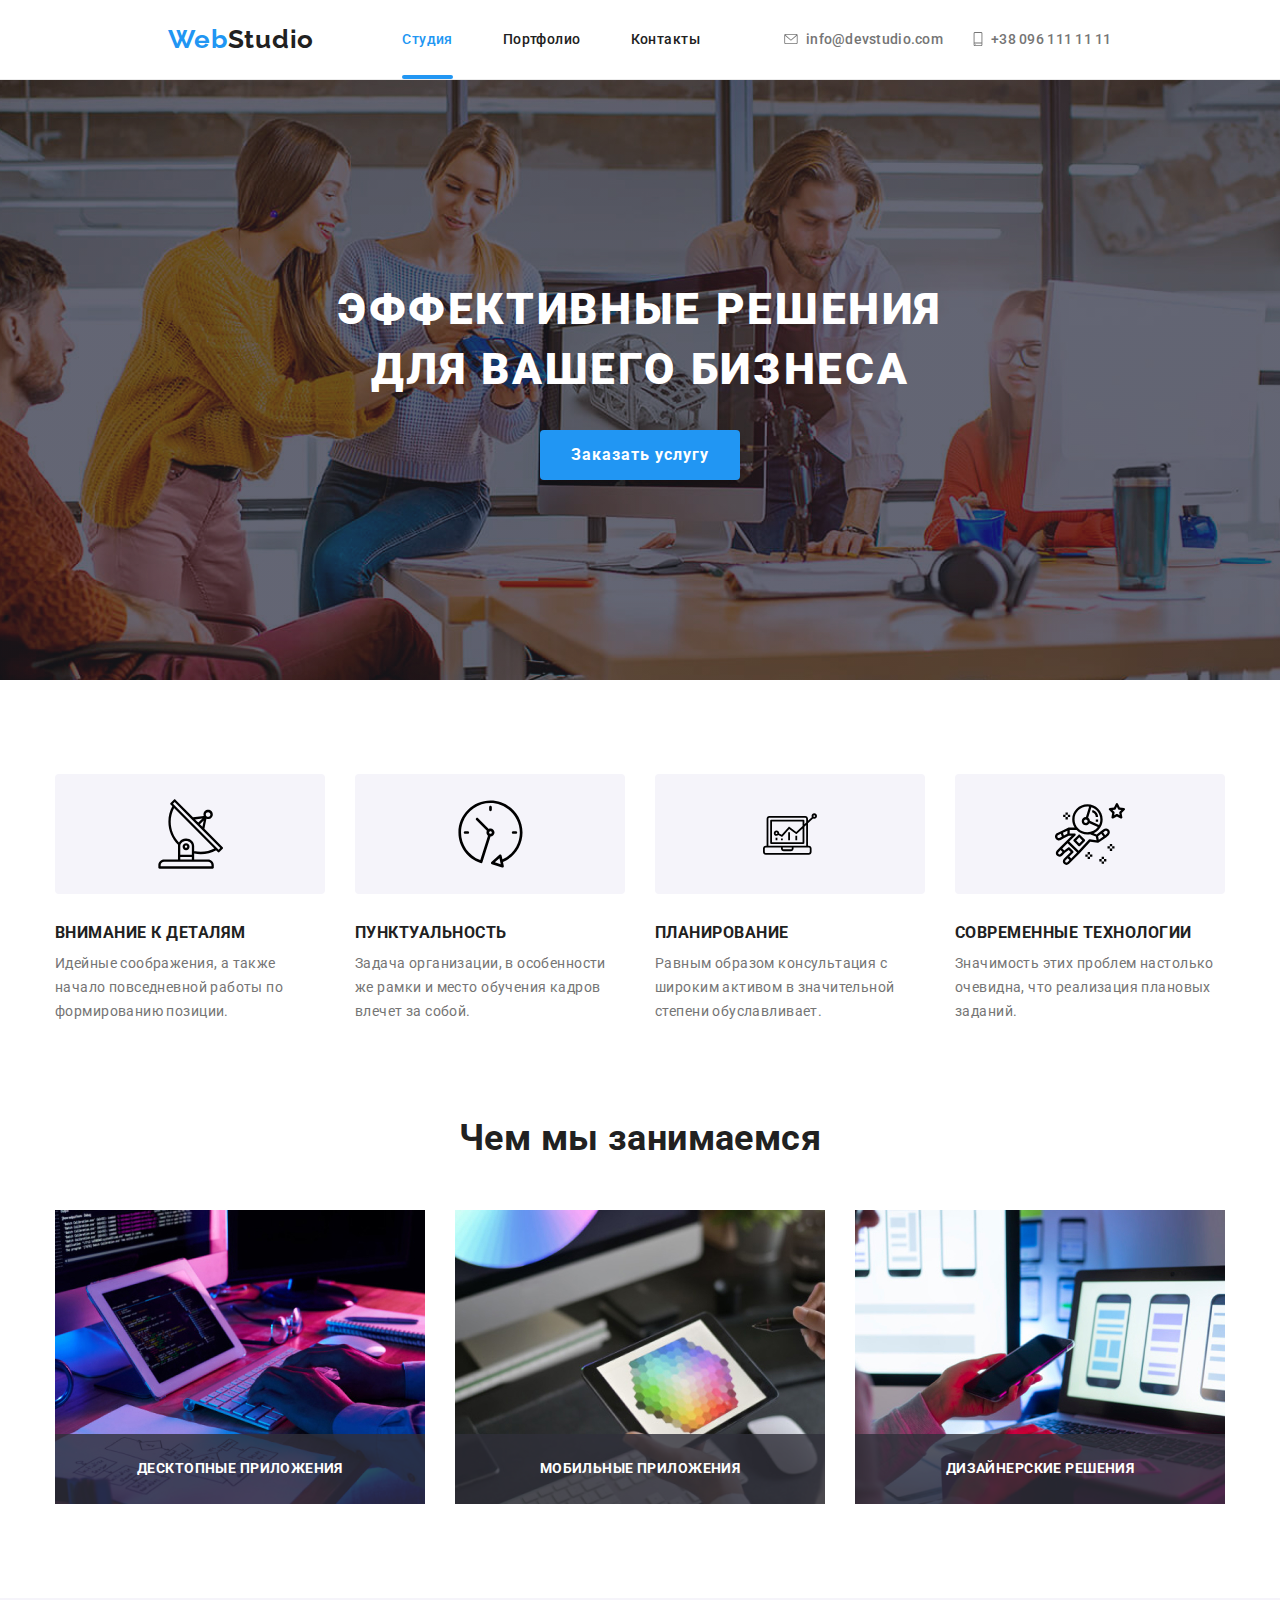
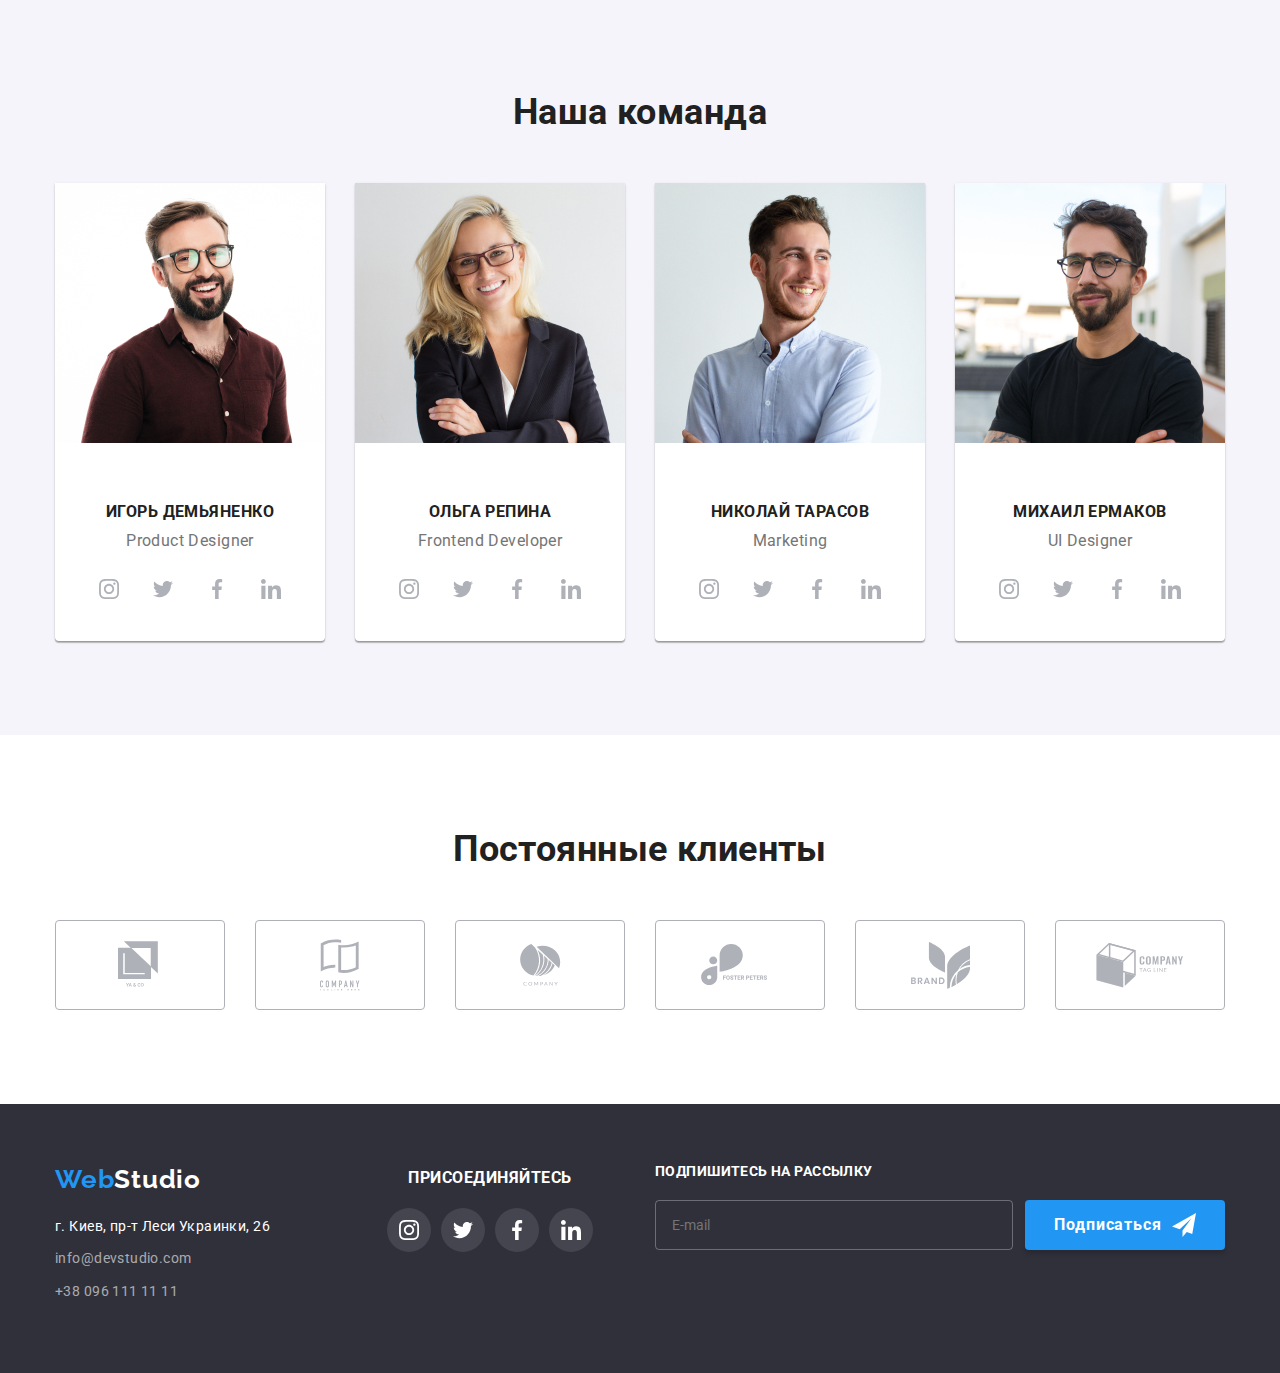
==== commit 7352c465: "commit-8" ====
--- a/index.html
+++ b/index.html
@@ -134,19 +134,33 @@
                     <ul class="work__item">
                         <li class="work__list"> 
                             <div class="work__thumb">
-                                <img src="./image/main/section1/img-0.jpg" alt="программист пишет код компьютером" width="370">
+                                <img 
+                                srcset="
+                                ./image/main/section1/img.jpg 1x,
+                                ./image/main/section1/img@2x.jpg 2x
+                                "
+                                src="./image/main/section1/img.jpg" alt="программист пишет код компьютером" width="370">
                                 <h3 class="work__description">Десктопные приложения</h3>
                             </div>
                         </li>
                         <li class="work__list"> 
                             <div class="work__thumb">
-                                <img src="./image/main/section1/img-1.jpg" alt="дизайнер создает образцы" width="370">
+                                <img srcset="
+                                ./image/main/section1/imgtablet.jpg 1x,
+                                ./image/main/section1/img@tablet2x.jpg 2x
+                                "
+                                src="./image/main/section1/imgtablet.jpg" 
+                                alt="дизайнер создает образцы" width="370">
                                 <h3 class="work__description">Мобильные приложения</h3>
                             </div>
                         </li>
                         <li class="work__list"> 
                             <div class="work__thumb">
-                                <img src="./image/main/section1/img-2.jpg" alt="дизайнер подбирает цвет" width="370">
+                                <img srcset="
+                                ./image/main/section1/imgtel.jpg 1x,
+                                ./image/main/section1/img@tel2x.jpg 2x
+                                "
+                                src="./image/main/section1/imgtel.jpg" alt="дизайнер подбирает цвет" width="370">
                                 <h3 class="work__description">Дизайнерские решения</h3>
                             </div>
                         </li>
@@ -157,10 +171,15 @@
             
             <section class="teammembers">
                 <div class=" container ">
-                    <h2 >Наша команда </h2>
+                    <h2 >Наша команда</h2>
                     <ul class="teammembers__list">
                         <li class="teammembers__item">
-                            <img src="./image/main/section2/img.jpg" alt="портрет мужчины в очках" >
+                            <img srcset="
+                            ./image/main/section2/img.jpg 1x,
+                            ./image/main/section2/img@2x.jpg 2x
+                            "
+                            src="./image/main/section2/img.jpg" 
+                            alt="портрет мужчины в очках" >
                             <div class="teammembers__description">
                                 <h3>Игорь Демьяненко</h3>
                                 <p>Product Designer</p>
@@ -195,9 +214,15 @@
                                     </li>
                                 </ul>
                             </div>
+                        </li>
         
                         <li class="teammembers__item">
-                            <img src="./image/main/section2/img-1.jpg" alt="портрет женщины в очках" >
+                            <img srcset="
+                            ./image/main/section2/img2.jpg 1x,
+                            ./image/main/section2/img@2x2.jpg 2x
+                            "
+                            src="./image/main/section2/img2.jpg" 
+                            alt="портрет женщины в очках" >
                             <div class="teammembers__description">
                                 <h3>Ольга Репина</h3>
                                 <p>Frontend Developer</p>
@@ -236,7 +261,11 @@
                         </li>
                     
                         <li class="teammembers__item">
-                            <img src="./image/main/section2/img-2.jpg" alt="портрет мужчины в логубий рубашке" >
+                            <img srcset="
+                            ./image/main/section2/img3.jpg 1x,
+                            ./image/main/section2/img@2x3.jpg 2x
+                            "
+                            src="./image/main/section2/img3.jpg" alt="портрет мужчины в логубий рубашке" >
                             <div class="teammembers__description">
                                 <h3>Николай Тарасов</h3>
                                 <p>Marketing</p>
@@ -275,7 +304,13 @@
                         </li>
                     
                         <li class="teammembers__item">
-                            <img src="./image/main/section2/img-3.jpg" alt="портрет мужчины в очках и черной футболке" >
+                            <img 
+                            srcset="
+                            ./image/main/section2/img4.jpg 1x,
+                            ./image/main/section2/img@2x4.jpg 2x
+                            " 
+                            src="./image/main/section2/img4.jpg" 
+                            alt="портрет мужчины в очках и черной футболке" >
                             <div class="teammembers__description">
                                 <h3>Михаил Ермаков</h3>
                                 <p>UI Designer</p>
--- a/css/main.min.css
+++ b/css/main.min.css
@@ -1,3 +1,3 @@
 /*! modern-normalize v1.0.0 | MIT License | https://github.com/sindresorhus/modern-normalize */*,*::before,*::after{-webkit-box-sizing:border-box;box-sizing:border-box}:root{-moz-tab-size:4;-o-tab-size:4;tab-size:4}html{line-height:1.15;-webkit-text-size-adjust:100%}body{margin:0}body{font-family:system-ui,-apple-system,"Segoe UI",Roboto,Helvetica,Arial,sans-serif,"Apple Color Emoji","Segoe UI Emoji"}hr{height:0;color:inherit}abbr[title]{-webkit-text-decoration:underline dotted;text-decoration:underline dotted}b,strong{font-weight:bolder}code,kbd,samp,pre{font-family:ui-monospace, SFMono-Regular, Consolas, "Liberation Mono", Menlo,- monospace;font-size:1em}small{font-size:80%}sub,sup{font-size:75%;line-height:0;position:relative;vertical-align:baseline}sub{bottom:-0.25em}sup{top:-0.5em}table{text-indent:0;border-color:inherit}button,input,optgroup,select,textarea{font-family:inherit;font-size:100%;line-height:1.15;margin:0}button,select{text-transform:none}button,[type="button"],[type="reset"],[type="submit"]{-webkit-appearance:button}::-moz-focus-inner{border-style:none;padding:0}:-moz-focusring{outline:1px dotted ButtonText}:-moz-ui-invalid{box-shadow:none}legend{padding:0}progress{vertical-align:baseline}::-webkit-inner-spin-button,::-webkit-outer-spin-button{height:auto}[type="search"]{-webkit-appearance:textfield;outline-offset:-2px}::-webkit-search-decoration{-webkit-appearance:none}::-webkit-file-upload-button{-webkit-appearance:button;font:inherit}summary{display:list-item}html{-webkit-box-sizing:border-box;box-sizing:border-box}*,*::after,*::before{-webkit-box-sizing:inherit;box-sizing:inherit}h1,h2,h3,h4,h5,h6,p{margin:0;padding:0}ul{padding:0;margin:0;list-style:none}a{text-decoration:none;color:inherit}img{display:block;max-width:100%;height:auto}h2{font-weight:700;font-size:28px;line-height:1.17;text-align:center;color:#212121;padding:0;margin-bottom:30px}@media screen and (min-width: 1200px){h2{margin-bottom:50px;font-size:36px;line-height:1.16}}h3{margin-top:30px;margin-bottom:10px;font-family:"Roboto",sans-serif;font-weight:700;font-size:16px;line-height:1.14;letter-spacing:0.03em;text-transform:uppercase;color:#212121}body{margin:0;font-family:"Roboto",sans-serif;background-color:#fff;color:#757575;font-size:14px;line-height:1.71;letter-spacing:0.03em}.container{padding-left:15px;padding-right:15px;margin-left:auto;margin-right:auto}@media screen and (min-width: 480px){.container{width:480px}}@media screen and (min-width: 768px){.container{width:768px}}@media screen and (min-width: 1200px){.container{width:1200px}}.button-active--hero,.button-active--footer,.button-active--modal{font-weight:700;font-size:16px;line-height:1.87;letter-spacing:0.06em;border:1px solid transparent;border-radius:4px;background-color:#2196f3;color:#fff;-webkit-box-shadow:0px 4px 4px rgba(0,0,0,0.15);box-shadow:0px 4px 4px rgba(0,0,0,0.15);cursor:pointer;-webkit-transition-property:background-color;transition-property:background-color;-webkit-transition-duration:250ms;transition-duration:250ms;-webkit-transition-timing-function:cubic-bezier(0.4, 0, 0.2, 1);transition-timing-function:cubic-bezier(0.4, 0, 0.2, 1)}.title,.title-form{font-family:var(--main-font-family);font-weight:700;font-size:14px;line-height:1.14;text-transform:uppercase;margin-top:0;margin-bottom:20px;color:#ffffff}.visually-hidden{position:absolute !important;clip:rect(1px 1px 1px 1px);clip:rect(1px, 1px, 1px, 1px);padding:0 !important;border:0 !important;height:1px !important;width:1px !important;overflow:hidden}.header{margin-left:auto;margin-right:auto;background-color:#fff;border-bottom:1px solid #ececec}@media screen and (max-width: 767px){.header{width:480px;position:relative}}.header__section{margin-left:auto;margin-right:auto;display:-webkit-box;display:-ms-flexbox;display:flex;-webkit-box-align:center;-ms-flex-align:center;align-items:center}@media screen and (min-width: 1200px){.header__section{-webkit-box-pack:center;-ms-flex-pack:center;justify-content:center}}@media screen and (min-width: 768px){.header__section{padding-bottom:21px;padding-top:21px}}@media screen and (min-width: 1200px){.header__section{padding-bottom:24px;padding-top:24px}}@media screen and (max-width: 767px){.header__section{padding-top:15px;padding-left:15px;padding-bottom:15px;-webkit-box-pack:justify;-ms-flex-pack:justify;justify-content:space-between}}.header__logo{display:-webkit-inline-box;display:-ms-inline-flexbox;display:inline-flex;font-family:"Raleway", sans-serif;font-weight:700;font-size:26px;line-height:1.19;letter-spacing:0.03em;color:#212121}.header__logo-title{color:#2196f3}@media screen and (max-width: 767px){.header__box{width:100%;position:relative;display:none;background-color:#fff;position:absolute;top:0;left:0;padding:48px 40px}.header__box.is-open{display:block}}@media screen and (min-width: 768px){.header__box{display:-webkit-box;display:-ms-flexbox;display:flex;-webkit-box-align:center;-ms-flex-align:center;align-items:center;-webkit-box-pack:justify;-ms-flex-pack:justify;justify-content:space-between}}@media screen and (min-width: 768px){.nav{-webkit-transition-property:color;transition-property:color;-webkit-transition-duration:250ms;transition-duration:250ms;-webkit-transition-timing-function:cubic-bezier(0.4, 0, 0.2, 1);transition-timing-function:cubic-bezier(0.4, 0, 0.2, 1);display:-webkit-box;display:-ms-flexbox;display:flex;margin-right:84px}}@media screen and (max-width: 767px){.nav__set{display:block;margin-bottom:302px}}@media screen and (min-width: 768px){.nav__set{display:-webkit-inline-box;display:-ms-inline-flexbox;display:inline-flex;margin-left:88px}}@media screen and (max-width: 767px){.nav__set a{font-size:500px;font-size:40px;line-height:1.17;letter-spacing:0.02em;color:#212121}}@media screen and (min-width: 768px){.nav__set a{font-size:14px;font-weight:500;line-height:1.14;padding-top:32px;padding-bottom:32px;color:#212121}}@media screen and (max-width: 767px){.nav__item:not(:last-child){margin-bottom:32px}}@media screen and (min-width: 768px){.nav__item:not(:last-child){margin-right:50px}}@media screen and (min-width: 768px){.nav__set a+.nav__set a{margin-left:50px}}.nav__set a:hover,.nav__set a:focus{color:#2196f3}.nav__set .current{color:#2196f3}.nav__set .current{position:relative}@media screen and (min-width: 768px){.nav .current::after{content:"";display:block;position:absolute;left:0;bottom:0;width:100%;height:4px;background-color:#2196f3;border-radius:2px}}@media screen and (min-width: 768px){.auth{display:-webkit-box;display:-ms-flexbox;display:flex;-ms-flex-wrap:wrap;flex-wrap:wrap;font-family:var(--main-font-family);font-weight:500;font-size:12px;line-height:1.16;letter-spacing:0.02em;color:#212121}}@media screen and (min-width: 1200px){.auth__link{-webkit-transition-property:color;transition-property:color;-webkit-transition-duration:250ms;transition-duration:250ms;-webkit-transition-timing-function:cubic-bezier(0.4, 0, 0.2, 1);transition-timing-function:cubic-bezier(0.4, 0, 0.2, 1);display:-webkit-box;display:-ms-flexbox;display:flex;-webkit-box-align:center;-ms-flex-align:center;align-items:center;fill:#757575}}@media screen and (min-width: 768px) and (max-width: 1199px){.auth__item+.auth__item{margin-top:10px}}.auth__item{display:-webkit-box;display:-ms-flexbox;display:flex;-webkit-box-align:center;-ms-flex-align:center;align-items:center}@media screen and (min-width: 768px){.auth__icon--envelope{width:14px;height:10px;margin-right:8px}}@media screen and (min-width: 768px){.auth__icon--smartphone{width:10px;height:14px;margin-right:8px}}@media screen and (max-width: 767px){.auth{display:-webkit-box;display:-ms-flexbox;display:flex;-ms-flex-wrap:wrap;flex-wrap:wrap;-webkit-box-orient:vertical;-webkit-box-direction:reverse;-ms-flex-direction:column-reverse;flex-direction:column-reverse;font-size:34px;line-height:1.17;letter-spacing:0.02em;color:#2196f3}}@media screen and (max-width: 767px){.auth__item:not(:last-child){color:#757575;font-size:24px;line-height:1.16;letter-spacing:0.02em;margin-top:32px}}@media screen and (min-width: 768px){.auth__nav-icon{display:-webkit-inline-box;display:-ms-inline-flexbox;display:inline-flex;font-family:Roboto;font-style:normal;font-weight:500;font-size:12px;line-height:14px;letter-spacing:0.02em;color:#757575}}.auth__nav-icon:hover,.auth__nav-icon:focus{color:#2196f3}@media screen and (max-width: 767px){.auth .auth__icon--smartphone,.auth .auth__icon--envelope{display:none}}.auth__link:hover .auth__icon--envelope,.auth__link:focus .auth__icon--envelope{fill:#2196f3}.auth__link:hover .auth__icon--smartphone,.auth__link:focus .auth__icon--smartphone{fill:#2196f3}@media screen and (min-width: 1200px){.auth__icon{-webkit-transition-property:color;transition-property:color;-webkit-transition-duration:250ms;transition-duration:250ms;-webkit-transition-timing-function:cubic-bezier(0.4, 0, 0.2, 1);transition-timing-function:cubic-bezier(0.4, 0, 0.2, 1);margin-right:10px}}@media screen and (min-width: 1200px){.auth__nav-icon{font-size:14px;display:-webkit-inline-box;display:-ms-inline-flexbox;display:inline-flex;-webkit-box-align:center;-ms-flex-align:center;align-items:center}}@media screen and (min-width: 1200px){.auth__item+.auth__item{margin-left:30px}}@media screen and (max-width: 767px){.social-list{display:-webkit-box;display:-ms-flexbox;display:flex;-webkit-box-align:center;-ms-flex-align:center;align-items:center;-webkit-box-pack:center;-ms-flex-pack:center;justify-content:center;margin-top:64px;font-weight:500;font-size:18px;line-height:1.22;letter-spacing:0.02em;color:#2196f3}.social-list__item+.social-list__item::before{content:"";width:22px;height:0px;border:1px solid rgba(33,33,33,0.2);-webkit-transform:rotate(90deg);transform:rotate(90deg);margin-left:10px;margin-right:10px}}@media screen and (min-width: 768px){.social-list{display:none}}.menu-button{position:absolute;top:10px;right:15px;width:40px;height:40px;display:-webkit-inline-box;display:-ms-inline-flexbox;display:inline-flex;-webkit-box-pack:center;-ms-flex-pack:center;justify-content:center;-webkit-box-align:center;-ms-flex-align:center;align-items:center;margin:0;padding:0;border:none;background-color:transparent}.menu-button__close,.menu-button__menu{fill:#212121}.menu-button__close{display:none}.menu-button.is-open .menu-button__close{display:block}.menu-button.is-open .menu-button__menu{display:none}.menu-button.__close{z-index:100}.menu-button:hover .menu-button__close,.menu-button:focus .menu-button__menu{fill:#2196f3}@media screen and (min-width: 768px){.menu-button{display:none}}.overlay{max-width:1600px;height:600px;margin-left:auto;margin-right:auto;background-image:-webkit-gradient(linear, left top, right top, from(rgba(47,48,58,0.4)), to(rgba(47,48,58,0.4))),url("../image/main/hero/123-1.jpg");background-image:linear-gradient(to right, rgba(47,48,58,0.4), rgba(47,48,58,0.4)),url("../image/main/hero/123-1.jpg");background-repeat:no-repeat;background-position:center;background-color:#c4c4c4}@media screen and (max-width: 1199px){.overlay{height:400px}}.hero{text-align:center;padding-top:118px;padding-bottom:118px;background-color:#2f303a}@media screen and (min-width: 1200px){.hero{padding-top:200px;padding-bottom:200px}}.hero__title{color:#fff;font-family:"Roboto",sans-serif;text-align:center;font-weight:900;letter-spacing:0.06em;text-transform:uppercase;margin-bottom:30px;max-width:696px;margin:0 auto;margin-bottom:30px}@media screen and (max-width: 1199px){.hero__title{font-size:26px;line-height:1.62}}@media screen and (min-width: 1200px){.hero__title{font-size:44px;line-height:1.36}}.button-active--hero{width:200px;height:50px}.button-active--hero:hover{background-color:#188ce8}.benefits{padding-top:60px;padding-bottom:60px}@media screen and (min-width: 1200px){.benefits{padding-top:94px;padding-bottom:94px}}.benefits__icon{display:-webkit-box;display:-ms-flexbox;display:flex;-webkit-box-align:center;-ms-flex-align:center;align-items:center;-webkit-box-pack:center;-ms-flex-pack:center;justify-content:center;width:100%;height:120px;background-color:#f5f4fa;border-radius:4px}.benefits__list{display:-webkit-box;display:-ms-flexbox;display:flex;-ms-flex-wrap:wrap;flex-wrap:wrap;min-width:270px;margin-bottom:94px;margin:0;padding:0;font-family:"Roboto",sans-serif;font-size:14px;line-height:1.71;letter-spacing:0.03em;color:#757575}@media screen and (min-width: 768px){.benefits__list{margin:-15px}}@media screen and (min-width: 768px){.benefits__item{-ms-flex-preferred-size:calc((100% - 4 * 15px) / 2);flex-basis:calc((100% - 4 * 15px) / 2);margin:15px}}@media screen and (min-width: 1200px){.benefits__item{-ms-flex-preferred-size:calc((100% - 8 * 15px) / 4);flex-basis:calc((100% - 8 * 15px) / 4)}}.work{padding-top:0;padding-bottom:94px}@media screen and (max-width: 1199px){.work{display:none}}.work__item{display:-webkit-box;display:-ms-flexbox;display:flex;-webkit-box-pack:justify;-ms-flex-pack:justify;justify-content:space-between;margin:0;padding:0}.work__list:not(:last-child){margin-right:30px}.work__thumb{position:relative}.work__description{display:-webkit-box;display:-ms-flexbox;display:flex;-webkit-box-align:center;-ms-flex-align:center;align-items:center;-webkit-box-pack:center;-ms-flex-pack:center;justify-content:center;position:absolute;bottom:0;left:0;width:370px;height:70px;background-color:rgba(47,48,58,0.8);font-weight:700;font-size:14px;line-height:1.14;text-align:center;text-transform:uppercase;color:#fff;margin:0}.description h3{font-weight:500;font-size:16px;line-height:1.18;text-align:center;color:#212121}.teammembers{background-color:#f5f4fa;text-align:center;padding:60px 0;margin-bottom:0}@media screen and (min-width: 1200px){.teammembers{padding-top:94px;padding-bottom:94px}}.teammembers__list{display:-webkit-box;display:-ms-flexbox;display:flex;-ms-flex-wrap:wrap;flex-wrap:wrap;margin:-15px}.teammembers__item{background-color:#fff;border-radius:0px 0px 4px 4px;-webkit-box-shadow:0px 1px 3px rgba(0,0,0,0.12),0px 1px 1px rgba(0,0,0,0.14),0px 2px 1px rgba(0,0,0,0.2);box-shadow:0px 1px 3px rgba(0,0,0,0.12),0px 1px 1px rgba(0,0,0,0.14),0px 2px 1px rgba(0,0,0,0.2)}@media screen and (min-width: 768px){.teammembers__item{-ms-flex-preferred-size:calc((100% - 4 * 15px) / 2);flex-basis:calc((100% - 4 * 15px) / 2);margin:15px}}@media screen and (min-width: 1200px){.teammembers__item{-ms-flex-preferred-size:calc((100% - 8 * 15px) / 4);flex-basis:calc((100% - 8 * 15px) / 4)}}@media screen and (max-width: 767px){.teammembers__item+.teammembers__item{margin-top:30px}}.teammembers__item p{font-size:16px;line-height:1.18;text-align:center;margin-bottom:16px}.teammembers__description{display:block;padding:30px 0}.teammembers__description h3{margin-bottom:10px}.social-icons{display:-webkit-inline-box;display:-ms-inline-flexbox;display:inline-flex}.social-icons__svg{-webkit-transition-property:color;transition-property:color;-webkit-transition-duration:250ms;transition-duration:250ms;-webkit-transition-timing-function:cubic-bezier(0.4, 0, 0.2, 1);transition-timing-function:cubic-bezier(0.4, 0, 0.2, 1);width:20px;height:20px;fill:#afb1b8}.social-icons__link:hover .social-icons__svg,.social-icons__link:focus .social-icons__svg{fill:#ffffff}.social-icons__link:hover,.social-icons__link:focus{background-color:#2196f3}.social-icons__link{-webkit-transition-property:background-color;transition-property:background-color;-webkit-transition-duration:250ms;transition-duration:250ms;-webkit-transition-timing-function:cubic-bezier(0.4, 0, 0.2, 1);transition-timing-function:cubic-bezier(0.4, 0, 0.2, 1);display:-webkit-box;display:-ms-flexbox;display:flex;-webkit-box-align:center;-ms-flex-align:center;align-items:center;-webkit-box-pack:center;-ms-flex-pack:center;justify-content:center;background-color:#ffffff;width:44px;height:44px;border-radius:50%}.social-icons__item+.social-icons__item{margin-left:10px}.clients{padding-top:60px;padding-bottom:60px}@media screen and (min-width: 1200px){.clients{padding:94px 0}}.clients__list{display:-webkit-inline-box;display:-ms-inline-flexbox;display:inline-flex;-ms-flex-wrap:wrap;flex-wrap:wrap;margin:-15px;padding:0}.clients__item{display:-webkit-box;display:-ms-flexbox;display:flex;-webkit-box-align:center;-ms-flex-align:center;align-items:center;-webkit-box-pack:center;-ms-flex-pack:center;justify-content:center;-ms-flex-wrap:wrap;flex-wrap:wrap}@media screen and (max-width: 767px){.clients__item{-ms-flex-preferred-size:calc((100% - 4 * 15px) / 2);flex-basis:calc((100% - 4 * 15px) / 2);margin:15px}}@media screen and (min-width: 768px){.clients__item{-ms-flex-preferred-size:calc((100% - 6 * 15px) / 3);flex-basis:calc((100% - 6 * 15px) / 3);margin:15px}}@media screen and (min-width: 1200px){.clients__item{-ms-flex-preferred-size:calc((100% - 12 * 15px) / 6);flex-basis:calc((100% - 12 * 15px) / 6)}}.clients__svg{-webkit-transition-property:color;transition-property:color;-webkit-transition-duration:250ms;transition-duration:250ms;-webkit-transition-timing-function:cubic-bezier(0.4, 0, 0.2, 1);transition-timing-function:cubic-bezier(0.4, 0, 0.2, 1);fill:#afb1b8}.clients__link{display:-webkit-box;display:-ms-flexbox;display:flex;-webkit-box-align:center;-ms-flex-align:center;align-items:center;-webkit-box-pack:center;-ms-flex-pack:center;justify-content:center;-webkit-transition-property:color;transition-property:color;-webkit-transition-duration:250ms;transition-duration:250ms;-webkit-transition-timing-function:cubic-bezier(0.4, 0, 0.2, 1);transition-timing-function:cubic-bezier(0.4, 0, 0.2, 1);border:1px solid #afb1b8;border-radius:4px;width:170px;height:90px}.clients__link:hover .clients__svg,.clients__link:focus .clients__svg{fill:#2196f3}.clients__link:hover,.clients__link:focus{border:1px solid #2196f3}.footer{padding:60px 0;background-color:#2f303a;margin:0}@media screen and (min-width: 768px) and (max-width: 1199px){.footer__container{display:-webkit-box;display:-ms-flexbox;display:flex;-ms-flex-wrap:wrap;flex-wrap:wrap;-webkit-box-pack:center;-ms-flex-pack:center;justify-content:center}}@media screen and (min-width: 1200px){.footer__container{display:-webkit-box;display:-ms-flexbox;display:flex;-webkit-box-pack:justify;-ms-flex-pack:justify;justify-content:space-between}}@media screen and (max-width: 767px){.footer__widget{text-align:center}}@media screen and (min-width: 768px){.footer__widget{-ms-flex-preferred-size:calc(100% / 2);flex-basis:calc(100% / 2);text-align:center}}@media screen and (min-width: 1200px){.footer__widget{-ms-flex-preferred-size:calc((50% - 45px) / 2);flex-basis:calc((50% - 45px) / 2)}}.footer__widget__widget:last-child{-ms-flex-preferred-size:calc(50% - 15px);flex-basis:calc(50% - 15px)}@media screen and (min-width: 1200px){.footer-nav{text-align:left}}@media screen and (min-width: 768px) and (max-width: 1199px){.footer-nav{margin-bottom:60px}}.footer-nav__item{color:#fff}.footer-nav__address-text{font-family:"Roboto",sans-serif;font-weight:400;font-style:normal;font-size:14px;line-height:1.71;letter-spacing:0.03em;color:#fff}.footer-nav__link{font-family:"Roboto",sans-serif;font-size:14px;line-height:1.71;color:#fff}@media screen and (min-width: 1200px){.footer-nav__link{margin-bottom:9px}}.footer-nav__list .mail__item{margin-bottom:9px}.footer-nav__list{display:block;padding:0;margin-top:8px}@media screen and (min-width: 1200px){.footer-nav__list{margin-bottom:9px}}@media screen and (max-width: 767px){.footer-nav__list{text-align:center}}.footer-nav__list a{color:rgba(255,255,255,0.6)}.mail{margin-bottom:8px}@media screen and (min-width: 1200px){.mail{margin-bottom:9px}}.footer-logo{display:-webkit-inline-box;display:-ms-inline-flexbox;display:inline-flex;font-family:"Raleway", sans-serif;font-weight:700;font-size:26px;line-height:1.19;letter-spacing:0.03em;color:#fff;margin-bottom:20px}.footer-logo__title{color:#2196f3}.social,.footer-form{padding-top:12px}.social-icons__link{-webkit-transition-property:background-color;transition-property:background-color;-webkit-transition-duration:250ms;transition-duration:250ms;-webkit-transition-timing-function:cubic-bezier(0.4, 0, 0.2, 1);transition-timing-function:cubic-bezier(0.4, 0, 0.2, 1);background-color:rgba(255,255,255,0.1)}.social-icons__link:hover,.social-icons:focus{background-color:#2196f3}.social{padding:5px 0 0 0}@media screen and (max-width: 767px){.social{margin-top:60px;margin-bottom:60px}}.social .title-icons{margin:0 0 20px 0;padding:0;color:#fff}.social-icons__svg--footer{fill:#fff}.footer-form{padding:0}@media screen and (min-width: 1200px){.footer-form{text-align:left}}@media screen and (max-width: 1199px){.footer-form{text-align:center;display:block}}.footer-form__field{display:block}@media scree and (max-width: 1199px){.footer-form__field{width:130px}}@media screen and (min-width: 1200px){.footer-form__field{display:-webkit-box;display:-ms-flexbox;display:flex}}.footer-form__mail{border:1px solid rgba(255,255,255,0.3);padding-bottom:15px;padding-top:15px;padding-left:16px;border-radius:4px;background-color:transparent;color:rgba(255,255,255,0.6)}@media screen and (min-width: 1200px){.footer-form__mail{margin-right:12px;width:358px}}@media screen and (max-width: 1199px){.footer-form__mail{margin-bottom:20px;width:450px}}.footer-form__svg{margin-left:10px}.button-active--footer{display:-webkit-inline-box;display:-ms-inline-flexbox;display:inline-flex;-webkit-box-align:center;-ms-flex-align:center;align-items:center;-webkit-box-pack:center;-ms-flex-pack:center;justify-content:center;min-width:200px;min-height:50px}.button-active--footer:hover{background-color:#188ce8}.backdrop{-webkit-transition-property:opacity;transition-property:opacity;-webkit-transition-duration:250ms;transition-duration:250ms;-webkit-transition-timing-function:cubic-bezier(0.4, 0, 0.2, 1);transition-timing-function:cubic-bezier(0.4, 0, 0.2, 1);position:fixed;top:0;left:0;width:100%;height:100%;background-color:rgba(0,0,0,0.2);opacity:1}.backdrop.is-hidden{opacity:0;visibility:hidden;pointer-events:none}.modal{position:absolute;width:450px;height:609px;top:50%;left:50%;-webkit-transform:translate(-50%, -50%);transform:translate(-50%, -50%);background-color:#fff;-webkit-box-shadow:0px 1px 3px rgba(0,0,0,0.12),0px 1px 1px rgba(0,0,0,0.14),0px 2px 1px rgba(0,0,0,0.2);box-shadow:0px 1px 3px rgba(0,0,0,0.12),0px 1px 1px rgba(0,0,0,0.14),0px 2px 1px rgba(0,0,0,0.2);border-radius:4px}@media screen and (min-width: 1200px){.modal{width:528px;height:581px}}.modal__icon{display:block;text-align:center}.modal__button{display:-webkit-box;display:-ms-flexbox;display:flex;-webkit-box-align:center;-ms-flex-align:center;align-items:center;-webkit-box-pack:center;-ms-flex-pack:center;justify-content:center;position:absolute;top:8px;right:8px;width:30px;height:30px;background:transparent;border:1px solid rgba(0,0,0,0.1);border-radius:50%;padding:0;cursor:pointer}.modal__button:hover{fill:#2196f3}.modal__form{height:100%;display:-webkit-box;display:-ms-flexbox;display:flex;-webkit-box-orient:vertical;-webkit-box-direction:normal;-ms-flex-direction:column;flex-direction:column;-webkit-box-pack:center;-ms-flex-pack:center;justify-content:center;padding:40px}.modal__form h2{font-weight:700;font-size:20px;line-height:1.5;text-align:center;color:#212121;margin-bottom:12px}@media screen and (min-height: 1200px){.modal__form h2{line-height:1.15}}.form--comment{width:100%;height:120px}.form{-webkit-transition-property:fill;transition-property:fill;-webkit-transition-duration:250ms;transition-duration:250ms;-webkit-transition-timing-function:cubic-bezier(0.4, 0, 0.2, 1);transition-timing-function:cubic-bezier(0.4, 0, 0.2, 1);display:-webkit-box;display:-ms-flexbox;display:flex;-webkit-box-orient:vertical;-webkit-box-direction:normal;-ms-flex-direction:column;flex-direction:column}.form+.form{margin-top:10px}.form__item{position:relative}.form:focus-within{fill:#2196f3}.form__input:focus-within{outline:none;border-color:#2196f3;cursor:pointer}.form__icon{position:absolute;top:50%;left:12px;-webkit-transform:translateY(-50%);transform:translateY(-50%)}.form__input{border:1px solid border;border:1px solid rgba(33,33,33,0.2);height:40px;width:100%;padding-left:42px;border-radius:4px}.form__label{display:-webkit-box;display:-ms-flexbox;display:flex;-webkit-box-align:center;-ms-flex-align:center;align-items:center;font-size:12px;line-height:1.16;margin-bottom:4px}@media screen and (min-width: 1200px){.form__label{font-size:14px;line-height:1.71}}.text-input:focus-within{outline:none;border-color:#2196f3;margin-bottom:0}.text-input::-webkit-input-placeholder{font-size:12px;line-height:1.16;letter-spacing:0.01em;color:rgba(117,117,117,0.5)}.text-input:-ms-input-placeholder{font-size:12px;line-height:1.16;letter-spacing:0.01em;color:rgba(117,117,117,0.5)}.text-input::-ms-input-placeholder{font-size:12px;line-height:1.16;letter-spacing:0.01em;color:rgba(117,117,117,0.5)}.text-input::placeholder{font-size:12px;line-height:1.16;letter-spacing:0.01em;color:rgba(117,117,117,0.5)}.text-input{padding:12px 16px;border:1px solid rgba(33,33,33,0.2);resize:none;border-radius:4px}.agreement{display:-webkit-box;display:-ms-flexbox;display:flex;-webkit-box-align:center;-ms-flex-align:center;align-items:center;-webkit-box-pack:center;-ms-flex-pack:center;justify-content:center;margin-bottom:31px;margin-top:20px}@media screen and (min-width: 1200px){.agreement{margin-bottom:30px}}.agreement__checkbox{background-color:#7e61e7;width:16px;height:15px}.agreement__contract{color:#2196f3;text-decoration:underline}.agreement__icon{display:inline-block;width:16px;height:15px;border:2px solid #212121;border-radius:4px;margin-right:8px}.agreement__checkbox:checked+.agreement__icon{border-color:#2196f3;background-color:#2196f3;background-image:url("../image/icon/check.svg");background-size:contain;background-origin:border-box}.button-active--modal{padding:10px 56px;margin-right:auto;margin-left:auto;min-width:200px;min-height:50px}.button-active--modal:hover{background-color:#188ce8}.portfolio-section{background-color:#fff;padding:94px 0}.filters-list{display:-webkit-box;display:-ms-flexbox;display:flex;-ms-flex-wrap:wrap;flex-wrap:wrap;-webkit-box-pack:left;-ms-flex-pack:left;justify-content:left;margin:0 0 50px 0;padding:0}@media screen and (min-width: 768px){.filters-list{-webkit-box-pack:center;-ms-flex-pack:center;justify-content:center}}.filters-list__button{border:1px solid rgba(0,0,0,0);border-radius:4px;padding:6px 22px;background-color:#f5f4fa;font-family:"Roboto",sans-serif;font-weight:500;font-size:16px;line-height:1.62;color:#212121;cursor:pointer}.filters-list__item{padding:0}.filters-list__item:not(:last-child){padding-right:8px}@media screen and (max-width: 767px){.filters-list__item:nth-child(n+4){margin-top:15px}}.filters-list__button{-webkit-transition-property:background-color;transition-property:background-color;-webkit-transition-duration:250ms;transition-duration:250ms;-webkit-transition-timing-function:cubic-bezier(0.4, 0, 0.2, 1);transition-timing-function:cubic-bezier(0.4, 0, 0.2, 1)}.filters-list__button.current,.filters-list__button.active,.filters-list__button:hover,.filters-list__button:focus{color:#fff;background-color:#2196f3;-webkit-box-shadow:0px 3px 1px rgba(0,0,0,0.1),0px 1px 2px rgba(0,0,0,0.08),0px 2px 2px rgba(0,0,0,0.12);box-shadow:0px 3px 1px rgba(0,0,0,0.1),0px 1px 2px rgba(0,0,0,0.08),0px 2px 2px rgba(0,0,0,0.12)}h1{font-weight:700;font-size:36px;line-height:1.16;text-align:center;color:#212121}@media screen and (min-width: 768px){.menu{display:-webkit-box;display:-ms-flexbox;display:flex;-ms-flex-wrap:wrap;flex-wrap:wrap;margin-left:-30px;margin-top:-30px;padding:0}}.menu__item{margin-left:30px;margin-top:30px;border:1px solid #eeeeee}@media screen and (min-width: 768px){.menu__item{-ms-flex-preferred-size:calc((100% - 60px) / 2);flex-basis:calc((100% - 60px) / 2)}}@media screen and (min-width: 1200px){.menu__item{-ms-flex-preferred-size:calc((100% - 90px) / 3);flex-basis:calc((100% - 90px) / 3)}}.menu__item .menu__img{display:block;margin:0}.menu__img:hover .thumb__overlay,.menu__img:focus .thumb__overlay{background-color:#2196f3;-webkit-transform:translateY(0);transform:translateY(0)}.menu__item:hover,.menu__item:focus{-webkit-box-shadow:0px 1px 1px rgba(0,0,0,0.12),0px 4px 4px rgba(0,0,0,0.06),1px 4px 6px rgba(0,0,0,0.16);box-shadow:0px 1px 1px rgba(0,0,0,0.12),0px 4px 4px rgba(0,0,0,0.06),1px 4px 6px rgba(0,0,0,0.16)}.note{border-bottom:none;padding:20px 24px}.note h2{text-align:left;font-weight:700;font-size:18px;line-height:2;color:#212121;padding-bottom:0;margin-bottom:4px}.note__item{font-family:"Roboto",sans-serif;font-size:16px;line-height:1.87;color:#757575}.thumb{position:relative;overflow:hidden}.thumb__overlay{display:-webkit-box;display:-ms-flexbox;display:flex;-webkit-box-align:center;-ms-flex-align:center;align-items:center;-webkit-box-pack:center;-ms-flex-pack:center;justify-content:center;-webkit-transition-property:-webkit-transform;transition-property:-webkit-transform;transition-property:transform;transition-property:transform, -webkit-transform;-webkit-transition-duration:250ms;transition-duration:250ms;-webkit-transition-timing-function:cubic-bezier(0.4, 0, 0.2, 1);transition-timing-function:cubic-bezier(0.4, 0, 0.2, 1);-webkit-transition-property:background-color;transition-property:background-color;transition-duration:250ms;transition-timing-function:cubic-bezier(0.4, 0, 0.2, 1);position:absolute;top:0;left:0;width:100%;height:100%;-webkit-transform:translateY(100%);transform:translateY(100%)}.thumb__text{width:322px;font-size:18px;line-height:1.56;color:#fff}
+ monospace;font-size:1em}small{font-size:80%}sub,sup{font-size:75%;line-height:0;position:relative;vertical-align:baseline}sub{bottom:-0.25em}sup{top:-0.5em}table{text-indent:0;border-color:inherit}button,input,optgroup,select,textarea{font-family:inherit;font-size:100%;line-height:1.15;margin:0}button,select{text-transform:none}button,[type="button"],[type="reset"],[type="submit"]{-webkit-appearance:button}::-moz-focus-inner{border-style:none;padding:0}:-moz-focusring{outline:1px dotted ButtonText}:-moz-ui-invalid{box-shadow:none}legend{padding:0}progress{vertical-align:baseline}::-webkit-inner-spin-button,::-webkit-outer-spin-button{height:auto}[type="search"]{-webkit-appearance:textfield;outline-offset:-2px}::-webkit-search-decoration{-webkit-appearance:none}::-webkit-file-upload-button{-webkit-appearance:button;font:inherit}summary{display:list-item}html{-webkit-box-sizing:border-box;box-sizing:border-box}*,*::after,*::before{-webkit-box-sizing:inherit;box-sizing:inherit}h1,h2,h3,h4,h5,h6,p{margin:0;padding:0}ul{padding:0;margin:0;list-style:none}a{text-decoration:none;color:inherit}img{display:block;width:100%;height:auto}h2{font-weight:700;font-size:28px;line-height:1.17;text-align:center;color:#212121;padding:0;margin-bottom:30px}@media screen and (min-width: 1200px){h2{margin-bottom:50px;font-size:36px;line-height:1.16}}h3{margin-top:30px;margin-bottom:10px;font-family:"Roboto",sans-serif;font-weight:700;font-size:16px;line-height:1.14;letter-spacing:0.03em;text-transform:uppercase;color:#212121}body{margin:0;font-family:"Roboto",sans-serif;background-color:#fff;color:#757575;font-size:14px;line-height:1.71;letter-spacing:0.03em}.container{padding-left:15px;padding-right:15px;margin-left:auto;margin-right:auto}@media screen and (min-width: 480px){.container{width:480px}}@media screen and (min-width: 768px){.container{width:768px}}@media screen and (min-width: 1200px){.container{width:1200px}}.button-active--hero,.button-active--footer,.button-active--modal{font-weight:700;font-size:16px;line-height:1.87;letter-spacing:0.06em;border:1px solid transparent;border-radius:4px;background-color:#2196f3;color:#fff;-webkit-box-shadow:0px 4px 4px rgba(0,0,0,0.15);box-shadow:0px 4px 4px rgba(0,0,0,0.15);cursor:pointer;-webkit-transition-property:background-color;transition-property:background-color;-webkit-transition-duration:250ms;transition-duration:250ms;-webkit-transition-timing-function:cubic-bezier(0.4, 0, 0.2, 1);transition-timing-function:cubic-bezier(0.4, 0, 0.2, 1)}.title,.title-form{font-family:var(--main-font-family);font-weight:700;font-size:14px;line-height:1.14;text-transform:uppercase;margin-top:0;margin-bottom:20px;color:#ffffff}.visually-hidden{position:absolute !important;clip:rect(1px 1px 1px 1px);clip:rect(1px, 1px, 1px, 1px);padding:0 !important;border:0 !important;height:1px !important;width:1px !important;overflow:hidden}.header{margin-left:auto;margin-right:auto;background-color:#fff;border-bottom:1px solid #ececec}@media screen and (max-width: 767px){.header{width:480px;position:relative}}.header__section{margin-left:auto;margin-right:auto;display:-webkit-box;display:-ms-flexbox;display:flex;-webkit-box-align:center;-ms-flex-align:center;align-items:center}@media screen and (min-width: 1200px){.header__section{-webkit-box-pack:center;-ms-flex-pack:center;justify-content:center}}@media screen and (min-width: 768px){.header__section{padding-bottom:21px;padding-top:21px}}@media screen and (min-width: 1200px){.header__section{padding-bottom:24px;padding-top:24px}}@media screen and (max-width: 767px){.header__section{padding-top:15px;padding-left:15px;padding-bottom:15px;-webkit-box-pack:justify;-ms-flex-pack:justify;justify-content:space-between}}.header__logo{display:-webkit-inline-box;display:-ms-inline-flexbox;display:inline-flex;font-family:"Raleway", sans-serif;font-weight:700;font-size:26px;line-height:1.19;letter-spacing:0.03em;color:#212121}.header__logo-title{color:#2196f3}@media screen and (max-width: 767px){.header__box{width:100%;position:relative;display:none;background-color:#fff;position:absolute;top:0;left:0;padding:48px 40px}.header__box.is-open{display:block}}@media screen and (min-width: 768px){.header__box{display:-webkit-box;display:-ms-flexbox;display:flex;-webkit-box-align:center;-ms-flex-align:center;align-items:center;-webkit-box-pack:justify;-ms-flex-pack:justify;justify-content:space-between}}@media screen and (min-width: 768px){.nav{-webkit-transition-property:color;transition-property:color;-webkit-transition-duration:250ms;transition-duration:250ms;-webkit-transition-timing-function:cubic-bezier(0.4, 0, 0.2, 1);transition-timing-function:cubic-bezier(0.4, 0, 0.2, 1);display:-webkit-box;display:-ms-flexbox;display:flex;margin-right:84px}}@media screen and (max-width: 767px){.nav__set{display:block;margin-bottom:302px}}@media screen and (min-width: 768px){.nav__set{display:-webkit-inline-box;display:-ms-inline-flexbox;display:inline-flex;margin-left:88px}}@media screen and (max-width: 767px){.nav__set a{font-size:500px;font-size:40px;line-height:1.17;letter-spacing:0.02em;color:#212121}}@media screen and (min-width: 768px){.nav__set a{font-size:14px;font-weight:500;line-height:1.14;padding-top:32px;padding-bottom:32px;color:#212121}}@media screen and (max-width: 767px){.nav__item:not(:last-child){margin-bottom:32px}}@media screen and (min-width: 768px){.nav__item:not(:last-child){margin-right:50px}}@media screen and (min-width: 768px){.nav__set a+.nav__set a{margin-left:50px}}.nav__set a:hover,.nav__set a:focus{color:#2196f3}.nav__set .current{color:#2196f3}.nav__set .current{position:relative}@media screen and (min-width: 768px){.nav .current::after{content:"";display:block;position:absolute;left:0;bottom:0;width:100%;height:4px;background-color:#2196f3;border-radius:2px}}@media screen and (min-width: 768px){.auth{display:-webkit-box;display:-ms-flexbox;display:flex;-ms-flex-wrap:wrap;flex-wrap:wrap;font-family:var(--main-font-family);font-weight:500;font-size:12px;line-height:1.16;letter-spacing:0.02em;color:#212121}}@media screen and (min-width: 1200px){.auth__link{-webkit-transition-property:color;transition-property:color;-webkit-transition-duration:250ms;transition-duration:250ms;-webkit-transition-timing-function:cubic-bezier(0.4, 0, 0.2, 1);transition-timing-function:cubic-bezier(0.4, 0, 0.2, 1);display:-webkit-box;display:-ms-flexbox;display:flex;-webkit-box-align:center;-ms-flex-align:center;align-items:center;fill:#757575}}@media screen and (min-width: 768px) and (max-width: 1199px){.auth__item+.auth__item{margin-top:10px}}.auth__item{display:-webkit-box;display:-ms-flexbox;display:flex;-webkit-box-align:center;-ms-flex-align:center;align-items:center}@media screen and (min-width: 768px){.auth__icon--envelope{width:14px;height:10px;margin-right:8px}}@media screen and (min-width: 768px){.auth__icon--smartphone{width:10px;height:14px;margin-right:8px}}@media screen and (max-width: 767px){.auth{display:-webkit-box;display:-ms-flexbox;display:flex;-ms-flex-wrap:wrap;flex-wrap:wrap;-webkit-box-orient:vertical;-webkit-box-direction:reverse;-ms-flex-direction:column-reverse;flex-direction:column-reverse;font-size:34px;line-height:1.17;letter-spacing:0.02em;color:#2196f3}}@media screen and (max-width: 767px){.auth__item:not(:last-child){color:#757575;font-size:24px;line-height:1.16;letter-spacing:0.02em;margin-top:32px}}@media screen and (min-width: 768px){.auth__nav-icon{display:-webkit-inline-box;display:-ms-inline-flexbox;display:inline-flex;font-family:Roboto;font-style:normal;font-weight:500;font-size:12px;line-height:14px;letter-spacing:0.02em;color:#757575}}.auth__nav-icon:hover,.auth__nav-icon:focus{color:#2196f3}@media screen and (max-width: 767px){.auth .auth__icon--smartphone,.auth .auth__icon--envelope{display:none}}.auth__link:hover .auth__icon--envelope,.auth__link:focus .auth__icon--envelope{fill:#2196f3}.auth__link:hover .auth__icon--smartphone,.auth__link:focus .auth__icon--smartphone{fill:#2196f3}@media screen and (min-width: 1200px){.auth__icon{-webkit-transition-property:color;transition-property:color;-webkit-transition-duration:250ms;transition-duration:250ms;-webkit-transition-timing-function:cubic-bezier(0.4, 0, 0.2, 1);transition-timing-function:cubic-bezier(0.4, 0, 0.2, 1);margin-right:10px}}@media screen and (min-width: 1200px){.auth__nav-icon{font-size:14px;display:-webkit-inline-box;display:-ms-inline-flexbox;display:inline-flex;-webkit-box-align:center;-ms-flex-align:center;align-items:center}}@media screen and (min-width: 1200px){.auth__item+.auth__item{margin-left:30px}}@media screen and (max-width: 767px){.social-list{display:-webkit-box;display:-ms-flexbox;display:flex;-webkit-box-align:center;-ms-flex-align:center;align-items:center;-webkit-box-pack:center;-ms-flex-pack:center;justify-content:center;margin-top:64px;font-weight:500;font-size:18px;line-height:1.22;letter-spacing:0.02em;color:#2196f3}.social-list__item+.social-list__item::before{content:"";width:22px;height:0px;border:1px solid rgba(33,33,33,0.2);-webkit-transform:rotate(90deg);transform:rotate(90deg);margin-left:10px;margin-right:10px}}@media screen and (min-width: 768px){.social-list{display:none}}.menu-button{position:absolute;top:10px;right:15px;width:40px;height:40px;display:-webkit-inline-box;display:-ms-inline-flexbox;display:inline-flex;-webkit-box-pack:center;-ms-flex-pack:center;justify-content:center;-webkit-box-align:center;-ms-flex-align:center;align-items:center;margin:0;padding:0;border:none;background-color:transparent}.menu-button__close,.menu-button__menu{fill:#212121}.menu-button__close{display:none}.menu-button.is-open .menu-button__close{display:block}.menu-button.is-open .menu-button__menu{display:none}.menu-button.__close{z-index:100}.menu-button:hover .menu-button__close,.menu-button:focus .menu-button__menu{fill:#2196f3}@media screen and (min-width: 768px){.menu-button{display:none}}.overlay{max-width:1600px;height:600px;margin-left:auto;margin-right:auto;background-repeat:no-repeat;background-position:center;background-color:#c4c4c4;background-size:cover}@media screen and (max-width: 768px){.overlay{background-image:-webkit-gradient(linear, left top, right top, from(rgba(47,48,58,0.4)), to(rgba(47,48,58,0.4))),url("/image/main/hero/hero-img.jpg");background-image:linear-gradient(to right, rgba(47,48,58,0.4), rgba(47,48,58,0.4)),url("/image/main/hero/hero-img.jpg")}}@media screen and (max-width: 768px) and (min-device-pixel-ratio: 2), screen and (max-width: 768px) and (-webkit-min-device-pixel-ratio: 2), screen and (max-width: 768px) and (min-resolution: 192dpi), screen and (max-width: 768px) and (min-resolution: 2dppx){.overlay{background-image:-webkit-gradient(linear, left top, right top, from(rgba(47,48,58,0.4)), to(rgba(47,48,58,0.4))),url("/image/main/hero/hero-img@2x.jpg");background-image:linear-gradient(to right, rgba(47,48,58,0.4), rgba(47,48,58,0.4)),url("/image/main/hero/hero-img@2x.jpg")}}@media screen and (min-width: 768px){.overlay{background-image:-webkit-gradient(linear, left top, right top, from(rgba(47,48,58,0.4)), to(rgba(47,48,58,0.4))),url("/image/main/hero/hero-imgtablet.jpg");background-image:linear-gradient(to right, rgba(47,48,58,0.4), rgba(47,48,58,0.4)),url("/image/main/hero/hero-imgtablet.jpg")}}@media screen and (min-width: 768px) and (min-device-pixel-ratio: 2), screen and (min-width: 768px) and (-webkit-min-device-pixel-ratio: 2), screen and (min-width: 768px) and (min-resolution: 192dpi), screen and (min-width: 768px) and (min-resolution: 2dppx){.overlay{background-image:-webkit-gradient(linear, left top, right top, from(rgba(47,48,58,0.4)), to(rgba(47,48,58,0.4))),url("/image/main/hero/hero-img@tablet2x.jpg");background-image:linear-gradient(to right, rgba(47,48,58,0.4), rgba(47,48,58,0.4)),url("/image/main/hero/hero-img@tablet2x.jpg")}}@media screen and (min-width: 1200px){.overlay{background-image:-webkit-gradient(linear, left top, right top, from(rgba(47,48,58,0.4)), to(rgba(47,48,58,0.4))),url("/image/main/hero/Imgdesktop.jpg");background-image:linear-gradient(to right, rgba(47,48,58,0.4), rgba(47,48,58,0.4)),url("/image/main/hero/Imgdesktop.jpg")}}@media screen and (min-width: 1200px) and (min-device-pixel-ratio: 2), screen and (min-width: 1200px) and (-webkit-min-device-pixel-ratio: 2), screen and (min-width: 1200px) and (min-resolution: 192dpi), screen and (min-width: 1200px) and (min-resolution: 2dppx){.overlay{background-image:-webkit-gradient(linear, left top, right top, from(rgba(47,48,58,0.4)), to(rgba(47,48,58,0.4))),url("/image/main/hero/Img@desktop2x.jpg");background-image:linear-gradient(to right, rgba(47,48,58,0.4), rgba(47,48,58,0.4)),url("/image/main/hero/Img@desktop2x.jpg")}}@media screen and (max-width: 1199px){.overlay{height:400px}}.hero{text-align:center;padding-top:118px;padding-bottom:118px;background-color:#2f303a}@media screen and (min-width: 1200px){.hero{padding-top:200px;padding-bottom:200px}}.hero__title{color:#fff;font-family:"Roboto",sans-serif;text-align:center;font-weight:900;letter-spacing:0.06em;text-transform:uppercase;margin-bottom:30px;max-width:696px;margin:0 auto;margin-bottom:30px}@media screen and (max-width: 1199px){.hero__title{font-size:26px;line-height:1.62}}@media screen and (min-width: 1200px){.hero__title{font-size:44px;line-height:1.36}}.button-active--hero{width:200px;height:50px}.button-active--hero:hover{background-color:#188ce8}.benefits{padding-top:60px;padding-bottom:60px}@media screen and (min-width: 1200px){.benefits{padding-top:94px;padding-bottom:94px}}.benefits__icon{display:-webkit-box;display:-ms-flexbox;display:flex;-webkit-box-align:center;-ms-flex-align:center;align-items:center;-webkit-box-pack:center;-ms-flex-pack:center;justify-content:center;width:100%;height:120px;background-color:#f5f4fa;border-radius:4px}.benefits__list{display:-webkit-box;display:-ms-flexbox;display:flex;-ms-flex-wrap:wrap;flex-wrap:wrap;min-width:270px;margin-bottom:94px;margin:0;padding:0;font-family:"Roboto",sans-serif;font-size:14px;line-height:1.71;letter-spacing:0.03em;color:#757575}@media screen and (min-width: 768px){.benefits__list{margin:-15px}}@media screen and (min-width: 768px){.benefits__item{-ms-flex-preferred-size:calc((100% - 4 * 15px) / 2);flex-basis:calc((100% - 4 * 15px) / 2);margin:15px}}@media screen and (min-width: 1200px){.benefits__item{-ms-flex-preferred-size:calc((100% - 8 * 15px) / 4);flex-basis:calc((100% - 8 * 15px) / 4)}}.work{padding-top:0;padding-bottom:94px}@media screen and (max-width: 1199px){.work{display:none}}.work__item{display:-webkit-box;display:-ms-flexbox;display:flex;-webkit-box-pack:justify;-ms-flex-pack:justify;justify-content:space-between;margin:0;padding:0}.work__list:not(:last-child){margin-right:30px}.work__thumb{position:relative}.work__description{display:-webkit-box;display:-ms-flexbox;display:flex;-webkit-box-align:center;-ms-flex-align:center;align-items:center;-webkit-box-pack:center;-ms-flex-pack:center;justify-content:center;position:absolute;bottom:0;left:0;width:370px;height:70px;background-color:rgba(47,48,58,0.8);font-weight:700;font-size:14px;line-height:1.14;text-align:center;text-transform:uppercase;color:#fff;margin:0}.description h3{font-weight:500;font-size:16px;line-height:1.18;text-align:center;color:#212121}.teammembers{background-color:#f5f4fa;text-align:center;padding:60px 0;margin-bottom:0}@media screen and (min-width: 1200px){.teammembers{padding-top:94px;padding-bottom:94px}}.teammembers__list{display:-webkit-box;display:-ms-flexbox;display:flex;-ms-flex-wrap:wrap;flex-wrap:wrap;margin:-15px}.teammembers__item{background-color:#fff;border-radius:0px 0px 4px 4px;-webkit-box-shadow:0px 1px 3px rgba(0,0,0,0.12),0px 1px 1px rgba(0,0,0,0.14),0px 2px 1px rgba(0,0,0,0.2);box-shadow:0px 1px 3px rgba(0,0,0,0.12),0px 1px 1px rgba(0,0,0,0.14),0px 2px 1px rgba(0,0,0,0.2)}@media screen and (min-width: 768px){.teammembers__item{-ms-flex-preferred-size:calc((100% - 4 * 15px) / 2);flex-basis:calc((100% - 4 * 15px) / 2);margin:15px}}@media screen and (min-width: 1200px){.teammembers__item{-ms-flex-preferred-size:calc((100% - 8 * 15px) / 4);flex-basis:calc((100% - 8 * 15px) / 4)}}@media screen and (max-width: 767px){.teammembers__item+.teammembers__item{margin-top:30px}}.teammembers__item p{font-size:16px;line-height:1.18;text-align:center;margin-bottom:16px}.teammembers__description{display:block;padding:30px 0}.teammembers__description h3{margin-bottom:10px}.social-icons{display:-webkit-inline-box;display:-ms-inline-flexbox;display:inline-flex}.social-icons__svg{-webkit-transition-property:color;transition-property:color;-webkit-transition-duration:250ms;transition-duration:250ms;-webkit-transition-timing-function:cubic-bezier(0.4, 0, 0.2, 1);transition-timing-function:cubic-bezier(0.4, 0, 0.2, 1);width:20px;height:20px;fill:#afb1b8}.social-icons__link:hover .social-icons__svg,.social-icons__link:focus .social-icons__svg{fill:#ffffff}.social-icons__link:hover,.social-icons__link:focus{background-color:#2196f3}.social-icons__link{-webkit-transition-property:background-color;transition-property:background-color;-webkit-transition-duration:250ms;transition-duration:250ms;-webkit-transition-timing-function:cubic-bezier(0.4, 0, 0.2, 1);transition-timing-function:cubic-bezier(0.4, 0, 0.2, 1);display:-webkit-box;display:-ms-flexbox;display:flex;-webkit-box-align:center;-ms-flex-align:center;align-items:center;-webkit-box-pack:center;-ms-flex-pack:center;justify-content:center;background-color:#ffffff;width:44px;height:44px;border-radius:50%}.social-icons__item+.social-icons__item{margin-left:10px}.clients{padding-top:60px;padding-bottom:60px}@media screen and (min-width: 1200px){.clients{padding:94px 0}}.clients__list{display:-webkit-inline-box;display:-ms-inline-flexbox;display:inline-flex;-ms-flex-wrap:wrap;flex-wrap:wrap;margin:-15px;padding:0}.clients__item{display:-webkit-box;display:-ms-flexbox;display:flex;-webkit-box-align:center;-ms-flex-align:center;align-items:center;-webkit-box-pack:center;-ms-flex-pack:center;justify-content:center;-ms-flex-wrap:wrap;flex-wrap:wrap}@media screen and (max-width: 767px){.clients__item{-ms-flex-preferred-size:calc((100% - 4 * 15px) / 2);flex-basis:calc((100% - 4 * 15px) / 2);margin:15px}}@media screen and (min-width: 768px){.clients__item{-ms-flex-preferred-size:calc((100% - 6 * 15px) / 3);flex-basis:calc((100% - 6 * 15px) / 3);margin:15px}}@media screen and (min-width: 1200px){.clients__item{-ms-flex-preferred-size:calc((100% - 12 * 15px) / 6);flex-basis:calc((100% - 12 * 15px) / 6)}}.clients__svg{-webkit-transition-property:color;transition-property:color;-webkit-transition-duration:250ms;transition-duration:250ms;-webkit-transition-timing-function:cubic-bezier(0.4, 0, 0.2, 1);transition-timing-function:cubic-bezier(0.4, 0, 0.2, 1);fill:#afb1b8}.clients__link{display:-webkit-box;display:-ms-flexbox;display:flex;-webkit-box-align:center;-ms-flex-align:center;align-items:center;-webkit-box-pack:center;-ms-flex-pack:center;justify-content:center;-webkit-transition-property:color;transition-property:color;-webkit-transition-duration:250ms;transition-duration:250ms;-webkit-transition-timing-function:cubic-bezier(0.4, 0, 0.2, 1);transition-timing-function:cubic-bezier(0.4, 0, 0.2, 1);border:1px solid #afb1b8;border-radius:4px;width:170px;height:90px}.clients__link:hover .clients__svg,.clients__link:focus .clients__svg{fill:#2196f3}.clients__link:hover,.clients__link:focus{border:1px solid #2196f3}.footer{padding:60px 0;background-color:#2f303a;margin:0}@media screen and (min-width: 768px) and (max-width: 1199px){.footer__container{display:-webkit-box;display:-ms-flexbox;display:flex;-ms-flex-wrap:wrap;flex-wrap:wrap;-webkit-box-pack:center;-ms-flex-pack:center;justify-content:center}}@media screen and (min-width: 1200px){.footer__container{display:-webkit-box;display:-ms-flexbox;display:flex;-webkit-box-pack:justify;-ms-flex-pack:justify;justify-content:space-between}}@media screen and (max-width: 767px){.footer__widget{text-align:center}}@media screen and (min-width: 768px){.footer__widget{-ms-flex-preferred-size:calc(100% / 2);flex-basis:calc(100% / 2);text-align:center}}@media screen and (min-width: 1200px){.footer__widget{-ms-flex-preferred-size:calc((50% - 45px) / 2);flex-basis:calc((50% - 45px) / 2)}}.footer__widget__widget:last-child{-ms-flex-preferred-size:calc(50% - 15px);flex-basis:calc(50% - 15px)}@media screen and (min-width: 1200px){.footer-nav{text-align:left}}@media screen and (min-width: 768px) and (max-width: 1199px){.footer-nav{margin-bottom:60px}}.footer-nav__item{color:#fff}.footer-nav__address-text{font-family:"Roboto",sans-serif;font-weight:400;font-style:normal;font-size:14px;line-height:1.71;letter-spacing:0.03em;color:#fff}.footer-nav__link{font-family:"Roboto",sans-serif;font-size:14px;line-height:1.71;color:#fff}@media screen and (min-width: 1200px){.footer-nav__link{margin-bottom:9px}}.footer-nav__list .mail__item{margin-bottom:9px}.footer-nav__list{display:block;padding:0;margin-top:8px}@media screen and (min-width: 1200px){.footer-nav__list{margin-bottom:9px}}@media screen and (max-width: 767px){.footer-nav__list{text-align:center}}.footer-nav__list a{color:rgba(255,255,255,0.6)}.mail{margin-bottom:8px}@media screen and (min-width: 1200px){.mail{margin-bottom:9px}}.footer-logo{display:-webkit-inline-box;display:-ms-inline-flexbox;display:inline-flex;font-family:"Raleway", sans-serif;font-weight:700;font-size:26px;line-height:1.19;letter-spacing:0.03em;color:#fff;margin-bottom:20px}.footer-logo__title{color:#2196f3}.social,.footer-form{padding-top:12px}.social-icons__link{-webkit-transition-property:background-color;transition-property:background-color;-webkit-transition-duration:250ms;transition-duration:250ms;-webkit-transition-timing-function:cubic-bezier(0.4, 0, 0.2, 1);transition-timing-function:cubic-bezier(0.4, 0, 0.2, 1);background-color:rgba(255,255,255,0.1)}.social-icons__link:hover,.social-icons:focus{background-color:#2196f3}.social{padding:5px 0 0 0}@media screen and (max-width: 767px){.social{margin-top:60px;margin-bottom:60px}}.social .title-icons{margin:0 0 20px 0;padding:0;color:#fff}.social-icons__svg--footer{fill:#fff}.footer-form{padding:0}@media screen and (min-width: 1200px){.footer-form{text-align:left}}@media screen and (max-width: 1199px){.footer-form{text-align:center;display:block}}.footer-form__field{display:block}@media scree and (max-width: 1199px){.footer-form__field{width:130px}}@media screen and (min-width: 1200px){.footer-form__field{display:-webkit-box;display:-ms-flexbox;display:flex}}.footer-form__mail{border:1px solid rgba(255,255,255,0.3);padding-bottom:15px;padding-top:15px;padding-left:16px;border-radius:4px;background-color:transparent;color:rgba(255,255,255,0.6)}@media screen and (min-width: 1200px){.footer-form__mail{margin-right:12px;width:358px}}@media screen and (max-width: 1199px){.footer-form__mail{margin-bottom:20px;width:450px}}.footer-form__svg{margin-left:10px}.button-active--footer{display:-webkit-inline-box;display:-ms-inline-flexbox;display:inline-flex;-webkit-box-align:center;-ms-flex-align:center;align-items:center;-webkit-box-pack:center;-ms-flex-pack:center;justify-content:center;min-width:200px;min-height:50px}.button-active--footer:hover{background-color:#188ce8}.backdrop{-webkit-transition-property:opacity;transition-property:opacity;-webkit-transition-duration:250ms;transition-duration:250ms;-webkit-transition-timing-function:cubic-bezier(0.4, 0, 0.2, 1);transition-timing-function:cubic-bezier(0.4, 0, 0.2, 1);position:fixed;top:0;left:0;width:100%;height:100%;background-color:rgba(0,0,0,0.2);opacity:1}.backdrop.is-hidden{opacity:0;visibility:hidden;pointer-events:none}.modal{position:absolute;width:450px;height:609px;top:50%;left:50%;-webkit-transform:translate(-50%, -50%);transform:translate(-50%, -50%);background-color:#fff;-webkit-box-shadow:0px 1px 3px rgba(0,0,0,0.12),0px 1px 1px rgba(0,0,0,0.14),0px 2px 1px rgba(0,0,0,0.2);box-shadow:0px 1px 3px rgba(0,0,0,0.12),0px 1px 1px rgba(0,0,0,0.14),0px 2px 1px rgba(0,0,0,0.2);border-radius:4px}@media screen and (min-width: 1200px){.modal{width:528px;height:581px}}.modal__icon{display:block;text-align:center}.modal__button{display:-webkit-box;display:-ms-flexbox;display:flex;-webkit-box-align:center;-ms-flex-align:center;align-items:center;-webkit-box-pack:center;-ms-flex-pack:center;justify-content:center;position:absolute;top:8px;right:8px;width:30px;height:30px;background:transparent;border:1px solid rgba(0,0,0,0.1);border-radius:50%;padding:0;cursor:pointer}.modal__button:hover{fill:#2196f3}.modal__form{height:100%;display:-webkit-box;display:-ms-flexbox;display:flex;-webkit-box-orient:vertical;-webkit-box-direction:normal;-ms-flex-direction:column;flex-direction:column;-webkit-box-pack:center;-ms-flex-pack:center;justify-content:center;padding:40px}.modal__form h2{font-weight:700;font-size:20px;line-height:1.5;text-align:center;color:#212121;margin-bottom:12px}@media screen and (min-height: 1200px){.modal__form h2{line-height:1.15}}.form--comment{width:100%;height:120px}.form{-webkit-transition-property:fill;transition-property:fill;-webkit-transition-duration:250ms;transition-duration:250ms;-webkit-transition-timing-function:cubic-bezier(0.4, 0, 0.2, 1);transition-timing-function:cubic-bezier(0.4, 0, 0.2, 1);display:-webkit-box;display:-ms-flexbox;display:flex;-webkit-box-orient:vertical;-webkit-box-direction:normal;-ms-flex-direction:column;flex-direction:column}.form+.form{margin-top:10px}.form__item{position:relative}.form:focus-within{fill:#2196f3}.form__input:focus-within{outline:none;border-color:#2196f3;cursor:pointer}.form__icon{position:absolute;top:50%;left:12px;-webkit-transform:translateY(-50%);transform:translateY(-50%)}.form__input{border:1px solid border;border:1px solid rgba(33,33,33,0.2);height:40px;width:100%;padding-left:42px;border-radius:4px}.form__label{display:-webkit-box;display:-ms-flexbox;display:flex;-webkit-box-align:center;-ms-flex-align:center;align-items:center;font-size:12px;line-height:1.16;margin-bottom:4px}@media screen and (min-width: 1200px){.form__label{font-size:14px;line-height:1.71}}.text-input:focus-within{outline:none;border-color:#2196f3;margin-bottom:0}.text-input::-webkit-input-placeholder{font-size:12px;line-height:1.16;letter-spacing:0.01em;color:rgba(117,117,117,0.5)}.text-input:-ms-input-placeholder{font-size:12px;line-height:1.16;letter-spacing:0.01em;color:rgba(117,117,117,0.5)}.text-input::-ms-input-placeholder{font-size:12px;line-height:1.16;letter-spacing:0.01em;color:rgba(117,117,117,0.5)}.text-input::placeholder{font-size:12px;line-height:1.16;letter-spacing:0.01em;color:rgba(117,117,117,0.5)}.text-input{padding:12px 16px;border:1px solid rgba(33,33,33,0.2);resize:none;border-radius:4px}.agreement{display:-webkit-box;display:-ms-flexbox;display:flex;-webkit-box-align:center;-ms-flex-align:center;align-items:center;-webkit-box-pack:center;-ms-flex-pack:center;justify-content:center;margin-bottom:31px;margin-top:20px}@media screen and (min-width: 1200px){.agreement{margin-bottom:30px}}.agreement__checkbox{background-color:#7e61e7;width:16px;height:15px}.agreement__contract{color:#2196f3;text-decoration:underline}.agreement__icon{display:inline-block;width:16px;height:15px;border:2px solid #212121;border-radius:4px;margin-right:8px}.agreement__checkbox:checked+.agreement__icon{border-color:#2196f3;background-color:#2196f3;background-image:url("../image/icon/check.svg");background-size:contain;background-origin:border-box}.button-active--modal{padding:10px 56px;margin-right:auto;margin-left:auto;min-width:200px;min-height:50px}.button-active--modal:hover{background-color:#188ce8}.portfolio-section{background-color:#fff;padding:94px 0}.filters-list{display:-webkit-box;display:-ms-flexbox;display:flex;-ms-flex-wrap:wrap;flex-wrap:wrap;-webkit-box-pack:left;-ms-flex-pack:left;justify-content:left;margin:0 0 50px 0;padding:0}@media screen and (min-width: 768px){.filters-list{-webkit-box-pack:center;-ms-flex-pack:center;justify-content:center}}.filters-list__button{border:1px solid rgba(0,0,0,0);border-radius:4px;padding:6px 22px;background-color:#f5f4fa;font-family:"Roboto",sans-serif;font-weight:500;font-size:16px;line-height:1.62;color:#212121;cursor:pointer}.filters-list__item{padding:0}.filters-list__item:not(:last-child){padding-right:8px}@media screen and (max-width: 767px){.filters-list__item:nth-child(n+4){margin-top:15px}}.filters-list__button{-webkit-transition-property:background-color;transition-property:background-color;-webkit-transition-duration:250ms;transition-duration:250ms;-webkit-transition-timing-function:cubic-bezier(0.4, 0, 0.2, 1);transition-timing-function:cubic-bezier(0.4, 0, 0.2, 1)}.filters-list__button.current,.filters-list__button.active,.filters-list__button:hover,.filters-list__button:focus{color:#fff;background-color:#2196f3;-webkit-box-shadow:0px 3px 1px rgba(0,0,0,0.1),0px 1px 2px rgba(0,0,0,0.08),0px 2px 2px rgba(0,0,0,0.12);box-shadow:0px 3px 1px rgba(0,0,0,0.1),0px 1px 2px rgba(0,0,0,0.08),0px 2px 2px rgba(0,0,0,0.12)}h1{font-weight:700;font-size:36px;line-height:1.16;text-align:center;color:#212121}@media screen and (min-width: 768px){.menu{display:-webkit-box;display:-ms-flexbox;display:flex;-ms-flex-wrap:wrap;flex-wrap:wrap;margin-left:-30px;margin-top:-30px;padding:0}}.menu__item{margin-left:30px;margin-top:30px;border:1px solid #eeeeee}@media screen and (min-width: 768px){.menu__item{-ms-flex-preferred-size:calc((100% - 60px) / 2);flex-basis:calc((100% - 60px) / 2)}}@media screen and (min-width: 1200px){.menu__item{-ms-flex-preferred-size:calc((100% - 90px) / 3);flex-basis:calc((100% - 90px) / 3)}}.menu__item .menu__img{display:block;margin:0}.menu__img:hover .thumb__overlay,.menu__img:focus .thumb__overlay{background-color:#2196f3;-webkit-transform:translateY(0);transform:translateY(0)}.menu__item:hover,.menu__item:focus{-webkit-box-shadow:0px 1px 1px rgba(0,0,0,0.12),0px 4px 4px rgba(0,0,0,0.06),1px 4px 6px rgba(0,0,0,0.16);box-shadow:0px 1px 1px rgba(0,0,0,0.12),0px 4px 4px rgba(0,0,0,0.06),1px 4px 6px rgba(0,0,0,0.16)}.note{border-bottom:none;padding:20px 24px}.note h2{text-align:left;font-weight:700;font-size:18px;line-height:2;color:#212121;padding-bottom:0;margin-bottom:4px}.note__item{font-family:"Roboto",sans-serif;font-size:16px;line-height:1.87;color:#757575}.thumb{position:relative;overflow:hidden}.thumb__overlay{display:-webkit-box;display:-ms-flexbox;display:flex;-webkit-box-align:center;-ms-flex-align:center;align-items:center;-webkit-box-pack:center;-ms-flex-pack:center;justify-content:center;-webkit-transition-property:-webkit-transform;transition-property:-webkit-transform;transition-property:transform;transition-property:transform, -webkit-transform;-webkit-transition-duration:250ms;transition-duration:250ms;-webkit-transition-timing-function:cubic-bezier(0.4, 0, 0.2, 1);transition-timing-function:cubic-bezier(0.4, 0, 0.2, 1);-webkit-transition-property:background-color;transition-property:background-color;transition-duration:250ms;transition-timing-function:cubic-bezier(0.4, 0, 0.2, 1);position:absolute;top:0;left:0;width:100%;height:100%;-webkit-transform:translateY(100%);transform:translateY(100%)}.thumb__text{width:322px;font-size:18px;line-height:1.56;color:#fff}
 /*# sourceMappingURL=main.min.css.map */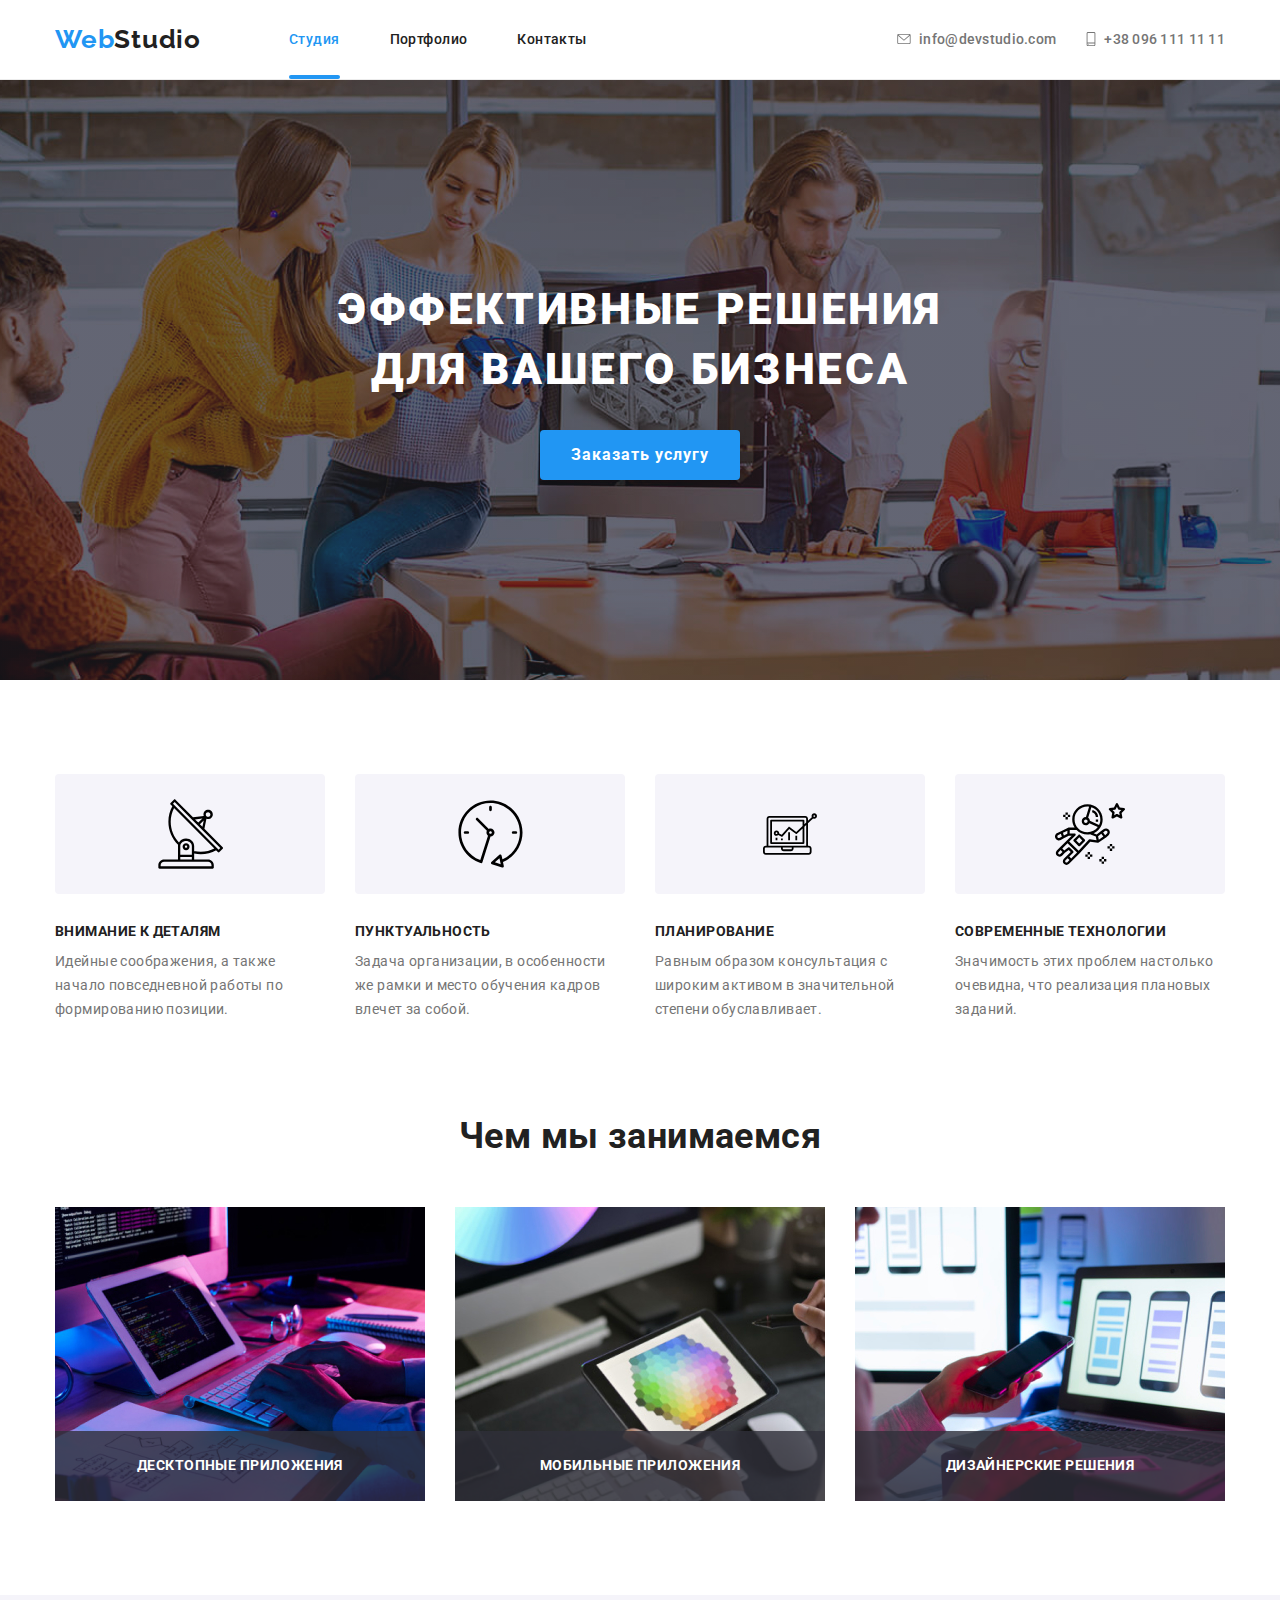
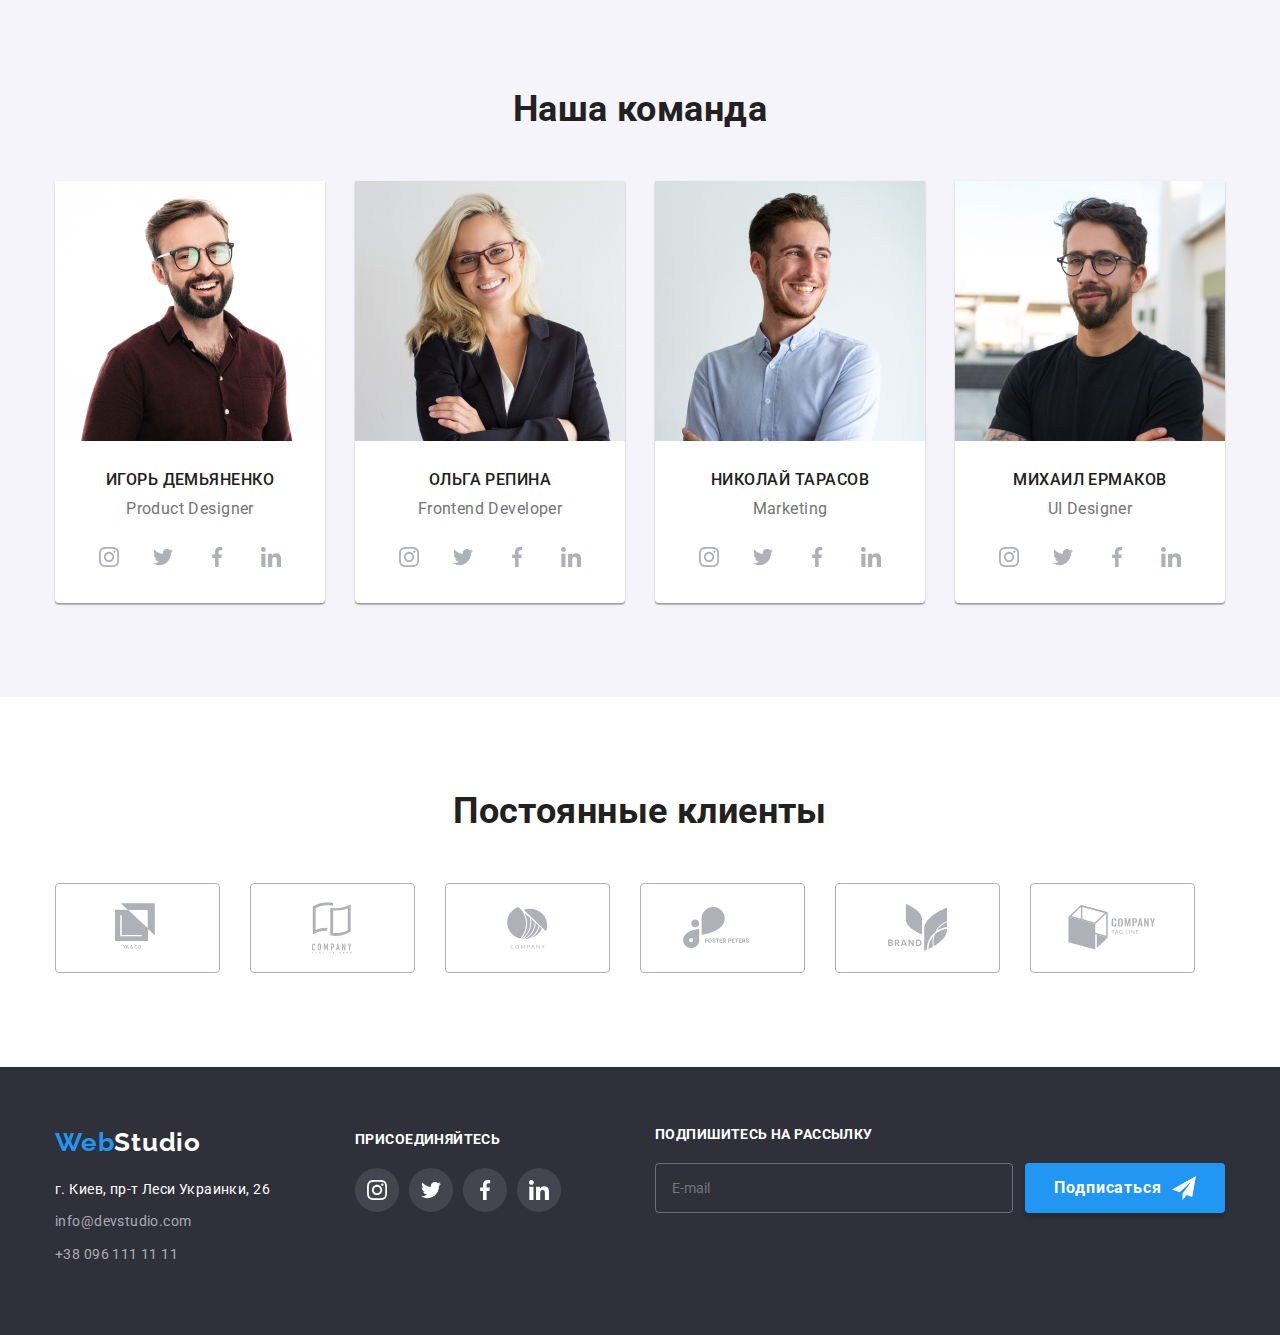
==== commit 502cebc7: "commit-11" ====
--- a/index.html
+++ b/index.html
@@ -93,7 +93,7 @@
                                     <use href="./image/sprite.svg#icon-group"></use>
                                 </svg>
                             </div>
-                            <h3 >Внимание к деталям</h3>
+                            <h3 class="benefits__title">Внимание к деталям</h3>
                             <p>Идейные соображения, а также начало повседневной работы по формированию позиции.</p>
                         </li>
                         <li class="benefits__item">
@@ -102,7 +102,7 @@
                                     <use href="./image/sprite.svg#icon-clock"></use>
                                 </svg>
                            </div>
-                            <h3>Пунктуальность</h3>
+                            <h3 class="benefits__title">Пунктуальность</h3>
                             <p>Задача организации, в особенности же рамки и место обучения кадров влечет за собой.</p>
                         </li>
                         <li class="benefits__item">
@@ -111,7 +111,7 @@
                                     <use href="./image/sprite.svg#icon-diagram"></use>
                                 </svg>
                             </div>
-                            <h3 >Планирование</h3>
+                            <h3 class="benefits__title">Планирование</h3>
                             <p>Равным образом консультация с широким активом в значительной степени обуславливает.</p>
                         </li>
                         <li class="benefits__item">
@@ -120,7 +120,7 @@
                                     <use href="./image/sprite.svg#icon-astronaut"></use>
                                 </svg>
                             </div>
-                            <h3 >Современные технологии</h3>
+                            <h3 class="benefits__title">Современные технологии</h3>
                             <p>Значимость этих проблем настолько очевидна, что реализация плановых заданий.</p>
                         </li>
                     </ul>
--- a/css/main.min.css
+++ b/css/main.min.css
@@ -1,3 +1,3 @@
 /*! modern-normalize v1.0.0 | MIT License | https://github.com/sindresorhus/modern-normalize */*,*::before,*::after{-webkit-box-sizing:border-box;box-sizing:border-box}:root{-moz-tab-size:4;-o-tab-size:4;tab-size:4}html{line-height:1.15;-webkit-text-size-adjust:100%}body{margin:0}body{font-family:system-ui,-apple-system,"Segoe UI",Roboto,Helvetica,Arial,sans-serif,"Apple Color Emoji","Segoe UI Emoji"}hr{height:0;color:inherit}abbr[title]{-webkit-text-decoration:underline dotted;text-decoration:underline dotted}b,strong{font-weight:bolder}code,kbd,samp,pre{font-family:ui-monospace, SFMono-Regular, Consolas, "Liberation Mono", Menlo,- monospace;font-size:1em}small{font-size:80%}sub,sup{font-size:75%;line-height:0;position:relative;vertical-align:baseline}sub{bottom:-0.25em}sup{top:-0.5em}table{text-indent:0;border-color:inherit}button,input,optgroup,select,textarea{font-family:inherit;font-size:100%;line-height:1.15;margin:0}button,select{text-transform:none}button,[type="button"],[type="reset"],[type="submit"]{-webkit-appearance:button}::-moz-focus-inner{border-style:none;padding:0}:-moz-focusring{outline:1px dotted ButtonText}:-moz-ui-invalid{box-shadow:none}legend{padding:0}progress{vertical-align:baseline}::-webkit-inner-spin-button,::-webkit-outer-spin-button{height:auto}[type="search"]{-webkit-appearance:textfield;outline-offset:-2px}::-webkit-search-decoration{-webkit-appearance:none}::-webkit-file-upload-button{-webkit-appearance:button;font:inherit}summary{display:list-item}html{-webkit-box-sizing:border-box;box-sizing:border-box}*,*::after,*::before{-webkit-box-sizing:inherit;box-sizing:inherit}h1,h2,h3,h4,h5,h6,p{margin:0;padding:0}ul{padding:0;margin:0;list-style:none}a{text-decoration:none;color:inherit}img{display:block;width:100%;height:auto}h2{font-weight:700;font-size:28px;line-height:1.17;text-align:center;color:#212121;padding:0;margin-bottom:30px}@media screen and (min-width: 1200px){h2{margin-bottom:50px;font-size:36px;line-height:1.16}}h3{margin-top:30px;margin-bottom:10px;font-family:"Roboto",sans-serif;font-weight:700;font-size:16px;line-height:1.14;letter-spacing:0.03em;text-transform:uppercase;color:#212121}body{margin:0;font-family:"Roboto",sans-serif;background-color:#fff;color:#757575;font-size:14px;line-height:1.71;letter-spacing:0.03em}.container{padding-left:15px;padding-right:15px;margin-left:auto;margin-right:auto}@media screen and (min-width: 480px){.container{width:480px}}@media screen and (min-width: 768px){.container{width:768px}}@media screen and (min-width: 1200px){.container{width:1200px}}.button-active--hero,.button-active--footer,.button-active--modal{font-weight:700;font-size:16px;line-height:1.87;letter-spacing:0.06em;border:1px solid transparent;border-radius:4px;background-color:#2196f3;color:#fff;-webkit-box-shadow:0px 4px 4px rgba(0,0,0,0.15);box-shadow:0px 4px 4px rgba(0,0,0,0.15);cursor:pointer;-webkit-transition-property:background-color;transition-property:background-color;-webkit-transition-duration:250ms;transition-duration:250ms;-webkit-transition-timing-function:cubic-bezier(0.4, 0, 0.2, 1);transition-timing-function:cubic-bezier(0.4, 0, 0.2, 1)}.title,.title-form{font-family:var(--main-font-family);font-weight:700;font-size:14px;line-height:1.14;text-transform:uppercase;margin-top:0;margin-bottom:20px;color:#ffffff}.visually-hidden{position:absolute !important;clip:rect(1px 1px 1px 1px);clip:rect(1px, 1px, 1px, 1px);padding:0 !important;border:0 !important;height:1px !important;width:1px !important;overflow:hidden}.header{margin-left:auto;margin-right:auto;background-color:#fff;border-bottom:1px solid #ececec}@media screen and (max-width: 767px){.header{width:480px;position:relative}}.header__section{margin-left:auto;margin-right:auto;display:-webkit-box;display:-ms-flexbox;display:flex;-webkit-box-align:center;-ms-flex-align:center;align-items:center}@media screen and (min-width: 1200px){.header__section{-webkit-box-pack:center;-ms-flex-pack:center;justify-content:center}}@media screen and (min-width: 768px){.header__section{padding-bottom:21px;padding-top:21px}}@media screen and (min-width: 1200px){.header__section{padding-bottom:24px;padding-top:24px}}@media screen and (max-width: 767px){.header__section{padding-top:15px;padding-left:15px;padding-bottom:15px;-webkit-box-pack:justify;-ms-flex-pack:justify;justify-content:space-between}}.header__logo{display:-webkit-inline-box;display:-ms-inline-flexbox;display:inline-flex;font-family:"Raleway", sans-serif;font-weight:700;font-size:26px;line-height:1.19;letter-spacing:0.03em;color:#212121}.header__logo-title{color:#2196f3}@media screen and (max-width: 767px){.header__box{width:100%;position:relative;display:none;background-color:#fff;position:absolute;top:0;left:0;padding:48px 40px}.header__box.is-open{display:block}}@media screen and (min-width: 768px){.header__box{display:-webkit-box;display:-ms-flexbox;display:flex;-webkit-box-align:center;-ms-flex-align:center;align-items:center;-webkit-box-pack:justify;-ms-flex-pack:justify;justify-content:space-between}}@media screen and (min-width: 768px){.nav{-webkit-transition-property:color;transition-property:color;-webkit-transition-duration:250ms;transition-duration:250ms;-webkit-transition-timing-function:cubic-bezier(0.4, 0, 0.2, 1);transition-timing-function:cubic-bezier(0.4, 0, 0.2, 1);display:-webkit-box;display:-ms-flexbox;display:flex;margin-right:84px}}@media screen and (max-width: 767px){.nav__set{display:block;margin-bottom:302px}}@media screen and (min-width: 768px){.nav__set{display:-webkit-inline-box;display:-ms-inline-flexbox;display:inline-flex;margin-left:88px}}@media screen and (max-width: 767px){.nav__set a{font-size:500px;font-size:40px;line-height:1.17;letter-spacing:0.02em;color:#212121}}@media screen and (min-width: 768px){.nav__set a{font-size:14px;font-weight:500;line-height:1.14;padding-top:32px;padding-bottom:32px;color:#212121}}@media screen and (max-width: 767px){.nav__item:not(:last-child){margin-bottom:32px}}@media screen and (min-width: 768px){.nav__item:not(:last-child){margin-right:50px}}@media screen and (min-width: 768px){.nav__set a+.nav__set a{margin-left:50px}}.nav__set a:hover,.nav__set a:focus{color:#2196f3}.nav__set .current{color:#2196f3}.nav__set .current{position:relative}@media screen and (min-width: 768px){.nav .current::after{content:"";display:block;position:absolute;left:0;bottom:0;width:100%;height:4px;background-color:#2196f3;border-radius:2px}}@media screen and (min-width: 768px){.auth{display:-webkit-box;display:-ms-flexbox;display:flex;-ms-flex-wrap:wrap;flex-wrap:wrap;font-family:var(--main-font-family);font-weight:500;font-size:12px;line-height:1.16;letter-spacing:0.02em;color:#212121}}@media screen and (min-width: 1200px){.auth__link{-webkit-transition-property:color;transition-property:color;-webkit-transition-duration:250ms;transition-duration:250ms;-webkit-transition-timing-function:cubic-bezier(0.4, 0, 0.2, 1);transition-timing-function:cubic-bezier(0.4, 0, 0.2, 1);display:-webkit-box;display:-ms-flexbox;display:flex;-webkit-box-align:center;-ms-flex-align:center;align-items:center;fill:#757575}}@media screen and (min-width: 768px) and (max-width: 1199px){.auth__item+.auth__item{margin-top:10px}}.auth__item{display:-webkit-box;display:-ms-flexbox;display:flex;-webkit-box-align:center;-ms-flex-align:center;align-items:center}@media screen and (min-width: 768px){.auth__icon--envelope{width:14px;height:10px;margin-right:8px}}@media screen and (min-width: 768px){.auth__icon--smartphone{width:10px;height:14px;margin-right:8px}}@media screen and (max-width: 767px){.auth{display:-webkit-box;display:-ms-flexbox;display:flex;-ms-flex-wrap:wrap;flex-wrap:wrap;-webkit-box-orient:vertical;-webkit-box-direction:reverse;-ms-flex-direction:column-reverse;flex-direction:column-reverse;font-size:34px;line-height:1.17;letter-spacing:0.02em;color:#2196f3}}@media screen and (max-width: 767px){.auth__item:not(:last-child){color:#757575;font-size:24px;line-height:1.16;letter-spacing:0.02em;margin-top:32px}}@media screen and (min-width: 768px){.auth__nav-icon{display:-webkit-inline-box;display:-ms-inline-flexbox;display:inline-flex;font-family:Roboto;font-style:normal;font-weight:500;font-size:12px;line-height:14px;letter-spacing:0.02em;color:#757575}}.auth__nav-icon:hover,.auth__nav-icon:focus{color:#2196f3}@media screen and (max-width: 767px){.auth .auth__icon--smartphone,.auth .auth__icon--envelope{display:none}}.auth__link:hover .auth__icon--envelope,.auth__link:focus .auth__icon--envelope{fill:#2196f3}.auth__link:hover .auth__icon--smartphone,.auth__link:focus .auth__icon--smartphone{fill:#2196f3}@media screen and (min-width: 1200px){.auth__icon{-webkit-transition-property:color;transition-property:color;-webkit-transition-duration:250ms;transition-duration:250ms;-webkit-transition-timing-function:cubic-bezier(0.4, 0, 0.2, 1);transition-timing-function:cubic-bezier(0.4, 0, 0.2, 1);margin-right:10px}}@media screen and (min-width: 1200px){.auth__nav-icon{font-size:14px;display:-webkit-inline-box;display:-ms-inline-flexbox;display:inline-flex;-webkit-box-align:center;-ms-flex-align:center;align-items:center}}@media screen and (min-width: 1200px){.auth__item+.auth__item{margin-left:30px}}@media screen and (max-width: 767px){.social-list{display:-webkit-box;display:-ms-flexbox;display:flex;-webkit-box-align:center;-ms-flex-align:center;align-items:center;-webkit-box-pack:center;-ms-flex-pack:center;justify-content:center;margin-top:64px;font-weight:500;font-size:18px;line-height:1.22;letter-spacing:0.02em;color:#2196f3}.social-list__item+.social-list__item::before{content:"";width:22px;height:0px;border:1px solid rgba(33,33,33,0.2);-webkit-transform:rotate(90deg);transform:rotate(90deg);margin-left:10px;margin-right:10px}}@media screen and (min-width: 768px){.social-list{display:none}}.menu-button{position:absolute;top:10px;right:15px;width:40px;height:40px;display:-webkit-inline-box;display:-ms-inline-flexbox;display:inline-flex;-webkit-box-pack:center;-ms-flex-pack:center;justify-content:center;-webkit-box-align:center;-ms-flex-align:center;align-items:center;margin:0;padding:0;border:none;background-color:transparent}.menu-button__close,.menu-button__menu{fill:#212121}.menu-button__close{display:none}.menu-button.is-open .menu-button__close{display:block}.menu-button.is-open .menu-button__menu{display:none}.menu-button.__close{z-index:100}.menu-button:hover .menu-button__close,.menu-button:focus .menu-button__menu{fill:#2196f3}@media screen and (min-width: 768px){.menu-button{display:none}}.overlay{max-width:1600px;height:600px;margin-left:auto;margin-right:auto;background-repeat:no-repeat;background-position:center;background-color:#c4c4c4;background-size:cover}@media screen and (max-width: 768px){.overlay{background-image:-webkit-gradient(linear, left top, right top, from(rgba(47,48,58,0.4)), to(rgba(47,48,58,0.4))),url("/image/main/hero/hero-img.jpg");background-image:linear-gradient(to right, rgba(47,48,58,0.4), rgba(47,48,58,0.4)),url("/image/main/hero/hero-img.jpg")}}@media screen and (max-width: 768px) and (min-device-pixel-ratio: 2), screen and (max-width: 768px) and (-webkit-min-device-pixel-ratio: 2), screen and (max-width: 768px) and (min-resolution: 192dpi), screen and (max-width: 768px) and (min-resolution: 2dppx){.overlay{background-image:-webkit-gradient(linear, left top, right top, from(rgba(47,48,58,0.4)), to(rgba(47,48,58,0.4))),url("/image/main/hero/hero-img@2x.jpg");background-image:linear-gradient(to right, rgba(47,48,58,0.4), rgba(47,48,58,0.4)),url("/image/main/hero/hero-img@2x.jpg")}}@media screen and (min-width: 768px){.overlay{background-image:-webkit-gradient(linear, left top, right top, from(rgba(47,48,58,0.4)), to(rgba(47,48,58,0.4))),url("/image/main/hero/hero-imgtablet.jpg");background-image:linear-gradient(to right, rgba(47,48,58,0.4), rgba(47,48,58,0.4)),url("/image/main/hero/hero-imgtablet.jpg")}}@media screen and (min-width: 768px) and (min-device-pixel-ratio: 2), screen and (min-width: 768px) and (-webkit-min-device-pixel-ratio: 2), screen and (min-width: 768px) and (min-resolution: 192dpi), screen and (min-width: 768px) and (min-resolution: 2dppx){.overlay{background-image:-webkit-gradient(linear, left top, right top, from(rgba(47,48,58,0.4)), to(rgba(47,48,58,0.4))),url("/image/main/hero/hero-img@tablet2x.jpg");background-image:linear-gradient(to right, rgba(47,48,58,0.4), rgba(47,48,58,0.4)),url("/image/main/hero/hero-img@tablet2x.jpg")}}@media screen and (min-width: 1200px){.overlay{background-image:-webkit-gradient(linear, left top, right top, from(rgba(47,48,58,0.4)), to(rgba(47,48,58,0.4))),url("/image/main/hero/Imgdesktop.jpg");background-image:linear-gradient(to right, rgba(47,48,58,0.4), rgba(47,48,58,0.4)),url("/image/main/hero/Imgdesktop.jpg")}}@media screen and (min-width: 1200px) and (min-device-pixel-ratio: 2), screen and (min-width: 1200px) and (-webkit-min-device-pixel-ratio: 2), screen and (min-width: 1200px) and (min-resolution: 192dpi), screen and (min-width: 1200px) and (min-resolution: 2dppx){.overlay{background-image:-webkit-gradient(linear, left top, right top, from(rgba(47,48,58,0.4)), to(rgba(47,48,58,0.4))),url("/image/main/hero/Img@desktop2x.jpg");background-image:linear-gradient(to right, rgba(47,48,58,0.4), rgba(47,48,58,0.4)),url("/image/main/hero/Img@desktop2x.jpg")}}@media screen and (max-width: 1199px){.overlay{height:400px}}.hero{text-align:center;padding-top:118px;padding-bottom:118px;background-color:#2f303a}@media screen and (min-width: 1200px){.hero{padding-top:200px;padding-bottom:200px}}.hero__title{color:#fff;font-family:"Roboto",sans-serif;text-align:center;font-weight:900;letter-spacing:0.06em;text-transform:uppercase;margin-bottom:30px;max-width:696px;margin:0 auto;margin-bottom:30px}@media screen and (max-width: 1199px){.hero__title{font-size:26px;line-height:1.62}}@media screen and (min-width: 1200px){.hero__title{font-size:44px;line-height:1.36}}.button-active--hero{width:200px;height:50px}.button-active--hero:hover{background-color:#188ce8}.benefits{padding-top:60px;padding-bottom:60px}@media screen and (min-width: 1200px){.benefits{padding-top:94px;padding-bottom:94px}}.benefits__icon{display:-webkit-box;display:-ms-flexbox;display:flex;-webkit-box-align:center;-ms-flex-align:center;align-items:center;-webkit-box-pack:center;-ms-flex-pack:center;justify-content:center;width:100%;height:120px;background-color:#f5f4fa;border-radius:4px}.benefits__list{display:-webkit-box;display:-ms-flexbox;display:flex;-ms-flex-wrap:wrap;flex-wrap:wrap;min-width:270px;margin-bottom:94px;margin:0;padding:0;font-family:"Roboto",sans-serif;font-size:14px;line-height:1.71;letter-spacing:0.03em;color:#757575}@media screen and (min-width: 768px){.benefits__list{margin:-15px}}@media screen and (min-width: 768px){.benefits__item{-ms-flex-preferred-size:calc((100% - 4 * 15px) / 2);flex-basis:calc((100% - 4 * 15px) / 2);margin:15px}}@media screen and (min-width: 1200px){.benefits__item{-ms-flex-preferred-size:calc((100% - 8 * 15px) / 4);flex-basis:calc((100% - 8 * 15px) / 4)}}.work{padding-top:0;padding-bottom:94px}@media screen and (max-width: 1199px){.work{display:none}}.work__item{display:-webkit-box;display:-ms-flexbox;display:flex;-webkit-box-pack:justify;-ms-flex-pack:justify;justify-content:space-between;margin:0;padding:0}.work__list:not(:last-child){margin-right:30px}.work__thumb{position:relative}.work__description{display:-webkit-box;display:-ms-flexbox;display:flex;-webkit-box-align:center;-ms-flex-align:center;align-items:center;-webkit-box-pack:center;-ms-flex-pack:center;justify-content:center;position:absolute;bottom:0;left:0;width:370px;height:70px;background-color:rgba(47,48,58,0.8);font-weight:700;font-size:14px;line-height:1.14;text-align:center;text-transform:uppercase;color:#fff;margin:0}.description h3{font-weight:500;font-size:16px;line-height:1.18;text-align:center;color:#212121}.teammembers{background-color:#f5f4fa;text-align:center;padding:60px 0;margin-bottom:0}@media screen and (min-width: 1200px){.teammembers{padding-top:94px;padding-bottom:94px}}.teammembers__list{display:-webkit-box;display:-ms-flexbox;display:flex;-ms-flex-wrap:wrap;flex-wrap:wrap;margin:-15px}.teammembers__item{background-color:#fff;border-radius:0px 0px 4px 4px;-webkit-box-shadow:0px 1px 3px rgba(0,0,0,0.12),0px 1px 1px rgba(0,0,0,0.14),0px 2px 1px rgba(0,0,0,0.2);box-shadow:0px 1px 3px rgba(0,0,0,0.12),0px 1px 1px rgba(0,0,0,0.14),0px 2px 1px rgba(0,0,0,0.2)}@media screen and (min-width: 768px){.teammembers__item{-ms-flex-preferred-size:calc((100% - 4 * 15px) / 2);flex-basis:calc((100% - 4 * 15px) / 2);margin:15px}}@media screen and (min-width: 1200px){.teammembers__item{-ms-flex-preferred-size:calc((100% - 8 * 15px) / 4);flex-basis:calc((100% - 8 * 15px) / 4)}}@media screen and (max-width: 767px){.teammembers__item+.teammembers__item{margin-top:30px}}.teammembers__item p{font-size:16px;line-height:1.18;text-align:center;margin-bottom:16px}.teammembers__description{display:block;padding:30px 0}.teammembers__description h3{margin-bottom:10px}.social-icons{display:-webkit-inline-box;display:-ms-inline-flexbox;display:inline-flex}.social-icons__svg{-webkit-transition-property:color;transition-property:color;-webkit-transition-duration:250ms;transition-duration:250ms;-webkit-transition-timing-function:cubic-bezier(0.4, 0, 0.2, 1);transition-timing-function:cubic-bezier(0.4, 0, 0.2, 1);width:20px;height:20px;fill:#afb1b8}.social-icons__link:hover .social-icons__svg,.social-icons__link:focus .social-icons__svg{fill:#ffffff}.social-icons__link:hover,.social-icons__link:focus{background-color:#2196f3}.social-icons__link{-webkit-transition-property:background-color;transition-property:background-color;-webkit-transition-duration:250ms;transition-duration:250ms;-webkit-transition-timing-function:cubic-bezier(0.4, 0, 0.2, 1);transition-timing-function:cubic-bezier(0.4, 0, 0.2, 1);display:-webkit-box;display:-ms-flexbox;display:flex;-webkit-box-align:center;-ms-flex-align:center;align-items:center;-webkit-box-pack:center;-ms-flex-pack:center;justify-content:center;background-color:#ffffff;width:44px;height:44px;border-radius:50%}.social-icons__item+.social-icons__item{margin-left:10px}.clients{padding-top:60px;padding-bottom:60px}@media screen and (min-width: 1200px){.clients{padding:94px 0}}.clients__list{display:-webkit-inline-box;display:-ms-inline-flexbox;display:inline-flex;-ms-flex-wrap:wrap;flex-wrap:wrap;margin:-15px;padding:0}.clients__item{display:-webkit-box;display:-ms-flexbox;display:flex;-webkit-box-align:center;-ms-flex-align:center;align-items:center;-webkit-box-pack:center;-ms-flex-pack:center;justify-content:center;-ms-flex-wrap:wrap;flex-wrap:wrap}@media screen and (max-width: 767px){.clients__item{-ms-flex-preferred-size:calc((100% - 4 * 15px) / 2);flex-basis:calc((100% - 4 * 15px) / 2);margin:15px}}@media screen and (min-width: 768px){.clients__item{-ms-flex-preferred-size:calc((100% - 6 * 15px) / 3);flex-basis:calc((100% - 6 * 15px) / 3);margin:15px}}@media screen and (min-width: 1200px){.clients__item{-ms-flex-preferred-size:calc((100% - 12 * 15px) / 6);flex-basis:calc((100% - 12 * 15px) / 6)}}.clients__svg{-webkit-transition-property:color;transition-property:color;-webkit-transition-duration:250ms;transition-duration:250ms;-webkit-transition-timing-function:cubic-bezier(0.4, 0, 0.2, 1);transition-timing-function:cubic-bezier(0.4, 0, 0.2, 1);fill:#afb1b8}.clients__link{display:-webkit-box;display:-ms-flexbox;display:flex;-webkit-box-align:center;-ms-flex-align:center;align-items:center;-webkit-box-pack:center;-ms-flex-pack:center;justify-content:center;-webkit-transition-property:color;transition-property:color;-webkit-transition-duration:250ms;transition-duration:250ms;-webkit-transition-timing-function:cubic-bezier(0.4, 0, 0.2, 1);transition-timing-function:cubic-bezier(0.4, 0, 0.2, 1);border:1px solid #afb1b8;border-radius:4px;width:170px;height:90px}.clients__link:hover .clients__svg,.clients__link:focus .clients__svg{fill:#2196f3}.clients__link:hover,.clients__link:focus{border:1px solid #2196f3}.footer{padding:60px 0;background-color:#2f303a;margin:0}@media screen and (min-width: 768px) and (max-width: 1199px){.footer__container{display:-webkit-box;display:-ms-flexbox;display:flex;-ms-flex-wrap:wrap;flex-wrap:wrap;-webkit-box-pack:center;-ms-flex-pack:center;justify-content:center}}@media screen and (min-width: 1200px){.footer__container{display:-webkit-box;display:-ms-flexbox;display:flex;-webkit-box-pack:justify;-ms-flex-pack:justify;justify-content:space-between}}@media screen and (max-width: 767px){.footer__widget{text-align:center}}@media screen and (min-width: 768px){.footer__widget{-ms-flex-preferred-size:calc(100% / 2);flex-basis:calc(100% / 2);text-align:center}}@media screen and (min-width: 1200px){.footer__widget{-ms-flex-preferred-size:calc((50% - 45px) / 2);flex-basis:calc((50% - 45px) / 2)}}.footer__widget__widget:last-child{-ms-flex-preferred-size:calc(50% - 15px);flex-basis:calc(50% - 15px)}@media screen and (min-width: 1200px){.footer-nav{text-align:left}}@media screen and (min-width: 768px) and (max-width: 1199px){.footer-nav{margin-bottom:60px}}.footer-nav__item{color:#fff}.footer-nav__address-text{font-family:"Roboto",sans-serif;font-weight:400;font-style:normal;font-size:14px;line-height:1.71;letter-spacing:0.03em;color:#fff}.footer-nav__link{font-family:"Roboto",sans-serif;font-size:14px;line-height:1.71;color:#fff}@media screen and (min-width: 1200px){.footer-nav__link{margin-bottom:9px}}.footer-nav__list .mail__item{margin-bottom:9px}.footer-nav__list{display:block;padding:0;margin-top:8px}@media screen and (min-width: 1200px){.footer-nav__list{margin-bottom:9px}}@media screen and (max-width: 767px){.footer-nav__list{text-align:center}}.footer-nav__list a{color:rgba(255,255,255,0.6)}.mail{margin-bottom:8px}@media screen and (min-width: 1200px){.mail{margin-bottom:9px}}.footer-logo{display:-webkit-inline-box;display:-ms-inline-flexbox;display:inline-flex;font-family:"Raleway", sans-serif;font-weight:700;font-size:26px;line-height:1.19;letter-spacing:0.03em;color:#fff;margin-bottom:20px}.footer-logo__title{color:#2196f3}.social,.footer-form{padding-top:12px}.social-icons__link{-webkit-transition-property:background-color;transition-property:background-color;-webkit-transition-duration:250ms;transition-duration:250ms;-webkit-transition-timing-function:cubic-bezier(0.4, 0, 0.2, 1);transition-timing-function:cubic-bezier(0.4, 0, 0.2, 1);background-color:rgba(255,255,255,0.1)}.social-icons__link:hover,.social-icons:focus{background-color:#2196f3}.social{padding:5px 0 0 0}@media screen and (max-width: 767px){.social{margin-top:60px;margin-bottom:60px}}.social .title-icons{margin:0 0 20px 0;padding:0;color:#fff}.social-icons__svg--footer{fill:#fff}.footer-form{padding:0}@media screen and (min-width: 1200px){.footer-form{text-align:left}}@media screen and (max-width: 1199px){.footer-form{text-align:center;display:block}}.footer-form__field{display:block}@media scree and (max-width: 1199px){.footer-form__field{width:130px}}@media screen and (min-width: 1200px){.footer-form__field{display:-webkit-box;display:-ms-flexbox;display:flex}}.footer-form__mail{border:1px solid rgba(255,255,255,0.3);padding-bottom:15px;padding-top:15px;padding-left:16px;border-radius:4px;background-color:transparent;color:rgba(255,255,255,0.6)}@media screen and (min-width: 1200px){.footer-form__mail{margin-right:12px;width:358px}}@media screen and (max-width: 1199px){.footer-form__mail{margin-bottom:20px;width:450px}}.footer-form__svg{margin-left:10px}.button-active--footer{display:-webkit-inline-box;display:-ms-inline-flexbox;display:inline-flex;-webkit-box-align:center;-ms-flex-align:center;align-items:center;-webkit-box-pack:center;-ms-flex-pack:center;justify-content:center;min-width:200px;min-height:50px}.button-active--footer:hover{background-color:#188ce8}.backdrop{-webkit-transition-property:opacity;transition-property:opacity;-webkit-transition-duration:250ms;transition-duration:250ms;-webkit-transition-timing-function:cubic-bezier(0.4, 0, 0.2, 1);transition-timing-function:cubic-bezier(0.4, 0, 0.2, 1);position:fixed;top:0;left:0;width:100%;height:100%;background-color:rgba(0,0,0,0.2);opacity:1}.backdrop.is-hidden{opacity:0;visibility:hidden;pointer-events:none}.modal{position:absolute;width:450px;height:609px;top:50%;left:50%;-webkit-transform:translate(-50%, -50%);transform:translate(-50%, -50%);background-color:#fff;-webkit-box-shadow:0px 1px 3px rgba(0,0,0,0.12),0px 1px 1px rgba(0,0,0,0.14),0px 2px 1px rgba(0,0,0,0.2);box-shadow:0px 1px 3px rgba(0,0,0,0.12),0px 1px 1px rgba(0,0,0,0.14),0px 2px 1px rgba(0,0,0,0.2);border-radius:4px}@media screen and (min-width: 1200px){.modal{width:528px;height:581px}}.modal__icon{display:block;text-align:center}.modal__button{display:-webkit-box;display:-ms-flexbox;display:flex;-webkit-box-align:center;-ms-flex-align:center;align-items:center;-webkit-box-pack:center;-ms-flex-pack:center;justify-content:center;position:absolute;top:8px;right:8px;width:30px;height:30px;background:transparent;border:1px solid rgba(0,0,0,0.1);border-radius:50%;padding:0;cursor:pointer}.modal__button:hover{fill:#2196f3}.modal__form{height:100%;display:-webkit-box;display:-ms-flexbox;display:flex;-webkit-box-orient:vertical;-webkit-box-direction:normal;-ms-flex-direction:column;flex-direction:column;-webkit-box-pack:center;-ms-flex-pack:center;justify-content:center;padding:40px}.modal__form h2{font-weight:700;font-size:20px;line-height:1.5;text-align:center;color:#212121;margin-bottom:12px}@media screen and (min-height: 1200px){.modal__form h2{line-height:1.15}}.form--comment{width:100%;height:120px}.form{-webkit-transition-property:fill;transition-property:fill;-webkit-transition-duration:250ms;transition-duration:250ms;-webkit-transition-timing-function:cubic-bezier(0.4, 0, 0.2, 1);transition-timing-function:cubic-bezier(0.4, 0, 0.2, 1);display:-webkit-box;display:-ms-flexbox;display:flex;-webkit-box-orient:vertical;-webkit-box-direction:normal;-ms-flex-direction:column;flex-direction:column}.form+.form{margin-top:10px}.form__item{position:relative}.form:focus-within{fill:#2196f3}.form__input:focus-within{outline:none;border-color:#2196f3;cursor:pointer}.form__icon{position:absolute;top:50%;left:12px;-webkit-transform:translateY(-50%);transform:translateY(-50%)}.form__input{border:1px solid border;border:1px solid rgba(33,33,33,0.2);height:40px;width:100%;padding-left:42px;border-radius:4px}.form__label{display:-webkit-box;display:-ms-flexbox;display:flex;-webkit-box-align:center;-ms-flex-align:center;align-items:center;font-size:12px;line-height:1.16;margin-bottom:4px}@media screen and (min-width: 1200px){.form__label{font-size:14px;line-height:1.71}}.text-input:focus-within{outline:none;border-color:#2196f3;margin-bottom:0}.text-input::-webkit-input-placeholder{font-size:12px;line-height:1.16;letter-spacing:0.01em;color:rgba(117,117,117,0.5)}.text-input:-ms-input-placeholder{font-size:12px;line-height:1.16;letter-spacing:0.01em;color:rgba(117,117,117,0.5)}.text-input::-ms-input-placeholder{font-size:12px;line-height:1.16;letter-spacing:0.01em;color:rgba(117,117,117,0.5)}.text-input::placeholder{font-size:12px;line-height:1.16;letter-spacing:0.01em;color:rgba(117,117,117,0.5)}.text-input{padding:12px 16px;border:1px solid rgba(33,33,33,0.2);resize:none;border-radius:4px}.agreement{display:-webkit-box;display:-ms-flexbox;display:flex;-webkit-box-align:center;-ms-flex-align:center;align-items:center;-webkit-box-pack:center;-ms-flex-pack:center;justify-content:center;margin-bottom:31px;margin-top:20px}@media screen and (min-width: 1200px){.agreement{margin-bottom:30px}}.agreement__checkbox{background-color:#7e61e7;width:16px;height:15px}.agreement__contract{color:#2196f3;text-decoration:underline}.agreement__icon{display:inline-block;width:16px;height:15px;border:2px solid #212121;border-radius:4px;margin-right:8px}.agreement__checkbox:checked+.agreement__icon{border-color:#2196f3;background-color:#2196f3;background-image:url("../image/icon/check.svg");background-size:contain;background-origin:border-box}.button-active--modal{padding:10px 56px;margin-right:auto;margin-left:auto;min-width:200px;min-height:50px}.button-active--modal:hover{background-color:#188ce8}.portfolio-section{background-color:#fff;padding:94px 0}.filters-list{display:-webkit-box;display:-ms-flexbox;display:flex;-ms-flex-wrap:wrap;flex-wrap:wrap;-webkit-box-pack:left;-ms-flex-pack:left;justify-content:left;margin:0 0 50px 0;padding:0}@media screen and (min-width: 768px){.filters-list{-webkit-box-pack:center;-ms-flex-pack:center;justify-content:center}}.filters-list__button{border:1px solid rgba(0,0,0,0);border-radius:4px;padding:6px 22px;background-color:#f5f4fa;font-family:"Roboto",sans-serif;font-weight:500;font-size:16px;line-height:1.62;color:#212121;cursor:pointer}.filters-list__item{padding:0}.filters-list__item:not(:last-child){padding-right:8px}@media screen and (max-width: 767px){.filters-list__item:nth-child(n+4){margin-top:15px}}.filters-list__button{-webkit-transition-property:background-color;transition-property:background-color;-webkit-transition-duration:250ms;transition-duration:250ms;-webkit-transition-timing-function:cubic-bezier(0.4, 0, 0.2, 1);transition-timing-function:cubic-bezier(0.4, 0, 0.2, 1)}.filters-list__button.current,.filters-list__button.active,.filters-list__button:hover,.filters-list__button:focus{color:#fff;background-color:#2196f3;-webkit-box-shadow:0px 3px 1px rgba(0,0,0,0.1),0px 1px 2px rgba(0,0,0,0.08),0px 2px 2px rgba(0,0,0,0.12);box-shadow:0px 3px 1px rgba(0,0,0,0.1),0px 1px 2px rgba(0,0,0,0.08),0px 2px 2px rgba(0,0,0,0.12)}h1{font-weight:700;font-size:36px;line-height:1.16;text-align:center;color:#212121}@media screen and (min-width: 768px){.menu{display:-webkit-box;display:-ms-flexbox;display:flex;-ms-flex-wrap:wrap;flex-wrap:wrap;margin-left:-30px;margin-top:-30px;padding:0}}.menu__item{margin-left:30px;margin-top:30px;border:1px solid #eeeeee}@media screen and (min-width: 768px){.menu__item{-ms-flex-preferred-size:calc((100% - 60px) / 2);flex-basis:calc((100% - 60px) / 2)}}@media screen and (min-width: 1200px){.menu__item{-ms-flex-preferred-size:calc((100% - 90px) / 3);flex-basis:calc((100% - 90px) / 3)}}.menu__item .menu__img{display:block;margin:0}.menu__img:hover .thumb__overlay,.menu__img:focus .thumb__overlay{background-color:#2196f3;-webkit-transform:translateY(0);transform:translateY(0)}.menu__item:hover,.menu__item:focus{-webkit-box-shadow:0px 1px 1px rgba(0,0,0,0.12),0px 4px 4px rgba(0,0,0,0.06),1px 4px 6px rgba(0,0,0,0.16);box-shadow:0px 1px 1px rgba(0,0,0,0.12),0px 4px 4px rgba(0,0,0,0.06),1px 4px 6px rgba(0,0,0,0.16)}.note{border-bottom:none;padding:20px 24px}.note h2{text-align:left;font-weight:700;font-size:18px;line-height:2;color:#212121;padding-bottom:0;margin-bottom:4px}.note__item{font-family:"Roboto",sans-serif;font-size:16px;line-height:1.87;color:#757575}.thumb{position:relative;overflow:hidden}.thumb__overlay{display:-webkit-box;display:-ms-flexbox;display:flex;-webkit-box-align:center;-ms-flex-align:center;align-items:center;-webkit-box-pack:center;-ms-flex-pack:center;justify-content:center;-webkit-transition-property:-webkit-transform;transition-property:-webkit-transform;transition-property:transform;transition-property:transform, -webkit-transform;-webkit-transition-duration:250ms;transition-duration:250ms;-webkit-transition-timing-function:cubic-bezier(0.4, 0, 0.2, 1);transition-timing-function:cubic-bezier(0.4, 0, 0.2, 1);-webkit-transition-property:background-color;transition-property:background-color;transition-duration:250ms;transition-timing-function:cubic-bezier(0.4, 0, 0.2, 1);position:absolute;top:0;left:0;width:100%;height:100%;-webkit-transform:translateY(100%);transform:translateY(100%)}.thumb__text{width:322px;font-size:18px;line-height:1.56;color:#fff}
+ monospace;font-size:1em}small{font-size:80%}sub,sup{font-size:75%;line-height:0;position:relative;vertical-align:baseline}sub{bottom:-0.25em}sup{top:-0.5em}table{text-indent:0;border-color:inherit}button,input,optgroup,select,textarea{font-family:inherit;font-size:100%;line-height:1.15;margin:0}button,select{text-transform:none}button,[type="button"],[type="reset"],[type="submit"]{-webkit-appearance:button}::-moz-focus-inner{border-style:none;padding:0}:-moz-focusring{outline:1px dotted ButtonText}:-moz-ui-invalid{box-shadow:none}legend{padding:0}progress{vertical-align:baseline}::-webkit-inner-spin-button,::-webkit-outer-spin-button{height:auto}[type="search"]{-webkit-appearance:textfield;outline-offset:-2px}::-webkit-search-decoration{-webkit-appearance:none}::-webkit-file-upload-button{-webkit-appearance:button;font:inherit}summary{display:list-item}html{-webkit-box-sizing:border-box;box-sizing:border-box}*,*::after,*::before{-webkit-box-sizing:inherit;box-sizing:inherit}h1,h2,h3,h4,h5,h6,p{margin:0;padding:0}ul{padding:0;margin:0;list-style:none}a{text-decoration:none;color:inherit}img{display:block;width:100%;height:auto}h2{font-weight:700;font-size:28px;line-height:1.17;text-align:center;color:#212121;padding:0;margin-bottom:30px}@media screen and (min-width: 1200px){h2{margin-bottom:50px;font-size:36px;line-height:1.16}}h3{margin-top:30px;margin-bottom:10px;font-family:"Roboto",sans-serif;font-weight:700;font-size:14px;line-height:1.14;letter-spacing:0.03em;text-transform:uppercase;color:#212121}body{margin:0;font-family:"Roboto",sans-serif;background-color:#fff;color:#757575;font-size:14px;line-height:1.71;letter-spacing:0.03em}.container{padding-left:15px;padding-right:15px;margin-left:auto;margin-right:auto}@media screen and (min-width: 480px){.container{width:480px}}@media screen and (min-width: 768px){.container{width:768px}}@media screen and (min-width: 1200px){.container{width:1200px}}.button-active--hero,.button-active--footer,.button-active--modal{font-weight:700;font-size:16px;line-height:1.87;letter-spacing:0.06em;border:1px solid transparent;border-radius:4px;background-color:#2196f3;color:#fff;-webkit-box-shadow:0px 4px 4px rgba(0,0,0,0.15);box-shadow:0px 4px 4px rgba(0,0,0,0.15);cursor:pointer;-webkit-transition-property:background-color;transition-property:background-color;-webkit-transition-duration:250ms;transition-duration:250ms;-webkit-transition-timing-function:cubic-bezier(0.4, 0, 0.2, 1);transition-timing-function:cubic-bezier(0.4, 0, 0.2, 1)}.title,.title-form{font-family:var(--main-font-family);font-weight:700;font-size:14px;line-height:1.14;text-transform:uppercase;margin-top:0;margin-bottom:20px;color:#ffffff}.visually-hidden{position:absolute !important;clip:rect(1px 1px 1px 1px);clip:rect(1px, 1px, 1px, 1px);padding:0 !important;border:0 !important;height:1px !important;width:1px !important;overflow:hidden}.header{margin-left:auto;margin-right:auto;background-color:#fff;border-bottom:1px solid #ececec}@media screen and (max-width: 767px){.header{width:480px}}.header__section{margin-left:auto;margin-right:auto;display:-webkit-box;display:-ms-flexbox;display:flex;-webkit-box-align:center;-ms-flex-align:center;align-items:center}@media screen and (min-width: 768px){.header__section{padding-bottom:21px;padding-top:21px}}@media screen and (min-width: 1200px){.header__section{padding-bottom:24px;padding-top:24px}}@media screen and (max-width: 767px){.header__section{padding-top:15px;padding-left:15px;padding-bottom:15px;-webkit-box-pack:justify;-ms-flex-pack:justify;justify-content:space-between}}.header__logo{display:-webkit-inline-box;display:-ms-inline-flexbox;display:inline-flex;font-family:"Raleway", sans-serif;font-weight:700;font-size:26px;line-height:1.19;letter-spacing:0.03em;color:#212121}.header__logo-title{color:#2196f3}.header__box{width:100vw}@media screen and (max-width: 767px){.header__box{display:none;background-color:#fff;position:absolute;top:0;left:0;padding:48px 40px}.header__box.is-open{display:block}}@media screen and (min-width: 768px){.header__box{display:-webkit-box;display:-ms-flexbox;display:flex;-webkit-box-align:center;-ms-flex-align:center;align-items:center;-webkit-box-pack:justify;-ms-flex-pack:justify;justify-content:space-between}}@media screen and (min-width: 768px){.nav{-webkit-transition-property:color;transition-property:color;-webkit-transition-duration:250ms;transition-duration:250ms;-webkit-transition-timing-function:cubic-bezier(0.4, 0, 0.2, 1);transition-timing-function:cubic-bezier(0.4, 0, 0.2, 1);display:-webkit-box;display:-ms-flexbox;display:flex;margin-right:84px}}@media screen and (max-width: 767px){.nav__set{display:block;margin-bottom:302px}}@media screen and (min-width: 768px){.nav__set{display:-webkit-inline-box;display:-ms-inline-flexbox;display:inline-flex;margin-left:88px}}@media screen and (max-width: 767px){.nav__set a{font-size:500px;font-size:40px;line-height:1.17;letter-spacing:0.02em;color:#212121}}@media screen and (min-width: 768px){.nav__set a{font-size:14px;font-weight:500;line-height:1.14;padding-top:32px;padding-bottom:32px;color:#212121}}@media screen and (max-width: 767px){.nav__item:not(:last-child){margin-bottom:32px}}@media screen and (min-width: 768px){.nav__item:not(:last-child){margin-right:50px}}@media screen and (min-width: 768px){.nav__set a+.nav__set a{margin-left:50px}}.nav__set a:hover,.nav__set a:focus{color:#2196f3}.nav__set .current{color:#2196f3}.nav__set .current{position:relative}@media screen and (min-width: 768px){.nav .current::after{content:"";display:block;position:absolute;left:0;bottom:0;width:100%;height:4px;background-color:#2196f3;border-radius:2px}}@media screen and (min-width: 768px){.auth{display:-webkit-box;display:-ms-flexbox;display:flex;-ms-flex-wrap:wrap;flex-wrap:wrap;font-family:var(--main-font-family);font-weight:500;font-size:12px;line-height:1.16;letter-spacing:0.02em;color:#212121}}@media screen and (min-width: 1200px){.auth__link{-webkit-transition-property:color;transition-property:color;-webkit-transition-duration:250ms;transition-duration:250ms;-webkit-transition-timing-function:cubic-bezier(0.4, 0, 0.2, 1);transition-timing-function:cubic-bezier(0.4, 0, 0.2, 1);display:-webkit-box;display:-ms-flexbox;display:flex;-webkit-box-align:center;-ms-flex-align:center;align-items:center;fill:#757575}}@media screen and (min-width: 768px) and (max-width: 1199px){.auth__item+.auth__item{margin-top:10px}}.auth__item{display:-webkit-box;display:-ms-flexbox;display:flex;-webkit-box-align:center;-ms-flex-align:center;align-items:center}@media screen and (min-width: 768px){.auth__icon--envelope{width:14px;height:10px;margin-right:8px}}@media screen and (min-width: 768px){.auth__icon--smartphone{width:10px;height:14px;margin-right:8px}}@media screen and (max-width: 767px){.auth{display:-webkit-box;display:-ms-flexbox;display:flex;-ms-flex-wrap:wrap;flex-wrap:wrap;-webkit-box-orient:vertical;-webkit-box-direction:reverse;-ms-flex-direction:column-reverse;flex-direction:column-reverse;font-size:34px;line-height:1.17;letter-spacing:0.02em;color:#2196f3}}@media screen and (max-width: 767px){.auth__item:not(:last-child){color:#757575;font-size:24px;line-height:1.16;letter-spacing:0.02em;margin-top:32px}}@media screen and (min-width: 768px){.auth__nav-icon{display:-webkit-inline-box;display:-ms-inline-flexbox;display:inline-flex;font-family:Roboto;font-style:normal;font-weight:500;font-size:12px;line-height:14px;letter-spacing:0.02em;color:#757575}}.auth__nav-icon:hover,.auth__nav-icon:focus{color:#2196f3}@media screen and (max-width: 767px){.auth .auth__icon--smartphone,.auth .auth__icon--envelope{display:none}}.auth__link:hover .auth__icon--envelope,.auth__link:focus .auth__icon--envelope{fill:#2196f3}.auth__link:hover .auth__icon--smartphone,.auth__link:focus .auth__icon--smartphone{fill:#2196f3}@media screen and (min-width: 1200px){.auth__icon{-webkit-transition-property:color;transition-property:color;-webkit-transition-duration:250ms;transition-duration:250ms;-webkit-transition-timing-function:cubic-bezier(0.4, 0, 0.2, 1);transition-timing-function:cubic-bezier(0.4, 0, 0.2, 1);margin-right:10px}}@media screen and (min-width: 1200px){.auth__nav-icon{font-size:14px;display:-webkit-inline-box;display:-ms-inline-flexbox;display:inline-flex;-webkit-box-align:center;-ms-flex-align:center;align-items:center}}@media screen and (min-width: 1200px){.auth__item+.auth__item{margin-left:30px}}@media screen and (max-width: 767px){.social-list{display:-webkit-box;display:-ms-flexbox;display:flex;-webkit-box-align:center;-ms-flex-align:center;align-items:center;-webkit-box-pack:center;-ms-flex-pack:center;justify-content:center;margin-top:64px;font-weight:500;font-size:18px;line-height:1.22;letter-spacing:0.02em;color:#2196f3}.social-list__item+.social-list__item::before{content:"";width:22px;height:0px;border:1px solid rgba(33,33,33,0.2);-webkit-transform:rotate(90deg);transform:rotate(90deg);margin-left:10px;margin-right:10px}}@media screen and (min-width: 768px){.social-list{display:none}}.menu-button{position:absolute;top:10px;right:15px;width:40px;height:40px;display:-webkit-inline-box;display:-ms-inline-flexbox;display:inline-flex;-webkit-box-pack:center;-ms-flex-pack:center;justify-content:center;-webkit-box-align:center;-ms-flex-align:center;align-items:center;margin:0;padding:0;border:none;background-color:transparent}.menu-button__close,.menu-button__menu{fill:#212121}.menu-button__close{display:none}.menu-button.is-open .menu-button__close{display:block}.menu-button.is-open .menu-button__menu{display:none}.menu-button.__close{z-index:100}.menu-button:hover .menu-button__close,.menu-button:focus .menu-button__menu{fill:#2196f3}@media screen and (min-width: 768px){.menu-button{display:none}}.overlay{max-width:1600px;height:600px;margin-left:auto;margin-right:auto;background-repeat:no-repeat;background-position:center;background-color:#c4c4c4;background-size:cover}@media screen and (max-width: 768px){.overlay{background-image:-webkit-gradient(linear, left top, right top, from(rgba(47,48,58,0.4)), to(rgba(47,48,58,0.4))),url("../image/main/hero/hero-img.jpg");background-image:linear-gradient(to right, rgba(47,48,58,0.4), rgba(47,48,58,0.4)),url("../image/main/hero/hero-img.jpg")}}@media screen and (max-width: 768px) and (min-device-pixel-ratio: 2), screen and (max-width: 768px) and (-webkit-min-device-pixel-ratio: 2), screen and (max-width: 768px) and (min-resolution: 192dpi), screen and (max-width: 768px) and (min-resolution: 2dppx){.overlay{background-image:-webkit-gradient(linear, left top, right top, from(rgba(47,48,58,0.4)), to(rgba(47,48,58,0.4))),url("../image/main/hero/hero-img@2x.jpg");background-image:linear-gradient(to right, rgba(47,48,58,0.4), rgba(47,48,58,0.4)),url("../image/main/hero/hero-img@2x.jpg")}}@media screen and (min-width: 768px){.overlay{background-image:-webkit-gradient(linear, left top, right top, from(rgba(47,48,58,0.4)), to(rgba(47,48,58,0.4))),url("../image/main/hero/hero-imgtablet.jpg");background-image:linear-gradient(to right, rgba(47,48,58,0.4), rgba(47,48,58,0.4)),url("../image/main/hero/hero-imgtablet.jpg")}}@media screen and (min-width: 768px) and (min-device-pixel-ratio: 2), screen and (min-width: 768px) and (-webkit-min-device-pixel-ratio: 2), screen and (min-width: 768px) and (min-resolution: 192dpi), screen and (min-width: 768px) and (min-resolution: 2dppx){.overlay{background-image:-webkit-gradient(linear, left top, right top, from(rgba(47,48,58,0.4)), to(rgba(47,48,58,0.4))),url("../image/main/hero/hero-img@tablet2x.jpg");background-image:linear-gradient(to right, rgba(47,48,58,0.4), rgba(47,48,58,0.4)),url("../image/main/hero/hero-img@tablet2x.jpg")}}@media screen and (min-width: 1200px){.overlay{background-image:-webkit-gradient(linear, left top, right top, from(rgba(47,48,58,0.4)), to(rgba(47,48,58,0.4))),url("../image/main/hero/Imgdesktop.jpg");background-image:linear-gradient(to right, rgba(47,48,58,0.4), rgba(47,48,58,0.4)),url("../image/main/hero/Imgdesktop.jpg")}}@media screen and (min-width: 1200px) and (min-device-pixel-ratio: 2), screen and (min-width: 1200px) and (-webkit-min-device-pixel-ratio: 2), screen and (min-width: 1200px) and (min-resolution: 192dpi), screen and (min-width: 1200px) and (min-resolution: 2dppx){.overlay{background-image:-webkit-gradient(linear, left top, right top, from(rgba(47,48,58,0.4)), to(rgba(47,48,58,0.4))),url("../image/main/hero/Img@desktop2x.jpg");background-image:linear-gradient(to right, rgba(47,48,58,0.4), rgba(47,48,58,0.4)),url("../image/main/hero/Img@desktop2x.jpg")}}@media screen and (max-width: 1199px){.overlay{height:400px}}.hero{text-align:center;padding-top:118px;padding-bottom:118px;background-color:#2f303a}@media screen and (min-width: 1200px){.hero{padding-top:200px;padding-bottom:200px}}.hero__title{color:#fff;font-family:"Roboto",sans-serif;text-align:center;font-weight:900;letter-spacing:0.06em;text-transform:uppercase;margin-bottom:30px;max-width:696px;margin:0 auto;margin-bottom:30px}@media screen and (max-width: 1199px){.hero__title{font-size:26px;line-height:1.62}}@media screen and (min-width: 1200px){.hero__title{font-size:44px;line-height:1.36}}.button-active--hero{width:200px;height:50px}.button-active--hero:hover{background-color:#188ce8}.benefits{padding-top:60px;padding-bottom:60px}@media screen and (min-width: 1200px){.benefits{padding-top:94px;padding-bottom:94px}}.benefits__icon{display:-webkit-box;display:-ms-flexbox;display:flex;-webkit-box-align:center;-ms-flex-align:center;align-items:center;-webkit-box-pack:center;-ms-flex-pack:center;justify-content:center;width:100%;height:120px;background-color:#f5f4fa;border-radius:4px}.benefits__list{display:-webkit-box;display:-ms-flexbox;display:flex;-ms-flex-wrap:wrap;flex-wrap:wrap;min-width:270px;margin-bottom:94px;margin:0;padding:0;font-family:"Roboto",sans-serif;font-size:14px;line-height:1.71;letter-spacing:0.03em;color:#757575}@media screen and (min-width: 768px){.benefits__list{margin:-15px}}@media screen and (min-width: 768px){.benefits__item{-ms-flex-preferred-size:calc((100% - 4 * 15px) / 2);flex-basis:calc((100% - 4 * 15px) / 2);margin:15px}}@media screen and (min-width: 1200px){.benefits__item{-ms-flex-preferred-size:calc((100% - 8 * 15px) / 4);flex-basis:calc((100% - 8 * 15px) / 4)}}@media screen and (max-width: 767px){.benefits__item+.benefits__item{margin-top:30px}}@media screen and (max-width: 767px){.benefits__title{text-align:center}}.work{padding-top:0;padding-bottom:94px}@media screen and (max-width: 1199px){.work{display:none}}.work__item{display:-webkit-box;display:-ms-flexbox;display:flex;-webkit-box-pack:justify;-ms-flex-pack:justify;justify-content:space-between;margin:0;padding:0}.work__list:not(:last-child){margin-right:30px}.work__thumb{position:relative}.work__description{display:-webkit-box;display:-ms-flexbox;display:flex;-webkit-box-align:center;-ms-flex-align:center;align-items:center;-webkit-box-pack:center;-ms-flex-pack:center;justify-content:center;position:absolute;bottom:0;left:0;width:370px;height:70px;background-color:rgba(47,48,58,0.8);font-weight:700;font-size:14px;line-height:1.14;text-align:center;text-transform:uppercase;color:#fff;margin:0}.teammembers{background-color:#f5f4fa;text-align:center;padding:60px 0;margin-bottom:0}@media screen and (min-width: 1200px){.teammembers{padding-top:94px;padding-bottom:94px}}.teammembers__description h3{font-weight:500;font-size:16px;line-height:1.18;text-align:center;color:#212121}.teammembers__list{display:-webkit-box;display:-ms-flexbox;display:flex;-ms-flex-wrap:wrap;flex-wrap:wrap;margin:-15px}.teammembers__item{margin-right:auto;margin-left:auto;background-color:#fff;border-radius:0px 0px 4px 4px;-webkit-box-shadow:0px 1px 3px rgba(0,0,0,0.12),0px 1px 1px rgba(0,0,0,0.14),0px 2px 1px rgba(0,0,0,0.2);box-shadow:0px 1px 3px rgba(0,0,0,0.12),0px 1px 1px rgba(0,0,0,0.14),0px 2px 1px rgba(0,0,0,0.2)}@media screen and (min-width: 768px){.teammembers__item{-ms-flex-preferred-size:calc((100% - 4 * 15px) / 2);flex-basis:calc((100% - 4 * 15px) / 2);margin:15px}}@media screen and (min-width: 1200px){.teammembers__item{-ms-flex-preferred-size:calc((100% - 8 * 15px) / 4);flex-basis:calc((100% - 8 * 15px) / 4)}}@media screen and (max-width: 767px){.teammembers__item+.teammembers__item{margin-top:30px}}.teammembers__item p{font-size:16px;line-height:1.18;text-align:center;margin-bottom:16px}.teammembers__description{display:block;padding-bottom:24px}.teammembers__description h3{margin-bottom:10px}.social-icons{display:-webkit-inline-box;display:-ms-inline-flexbox;display:inline-flex}.social-icons__svg{-webkit-transition-property:color;transition-property:color;-webkit-transition-duration:250ms;transition-duration:250ms;-webkit-transition-timing-function:cubic-bezier(0.4, 0, 0.2, 1);transition-timing-function:cubic-bezier(0.4, 0, 0.2, 1);width:20px;height:20px;fill:#afb1b8}.social-icons__link:hover .social-icons__svg,.social-icons__link:focus .social-icons__svg{fill:#ffffff}.social-icons__link:hover,.social-icons__link:focus{background-color:#2196f3}.social-icons__link{-webkit-transition-property:background-color;transition-property:background-color;-webkit-transition-duration:250ms;transition-duration:250ms;-webkit-transition-timing-function:cubic-bezier(0.4, 0, 0.2, 1);transition-timing-function:cubic-bezier(0.4, 0, 0.2, 1);display:-webkit-box;display:-ms-flexbox;display:flex;-webkit-box-align:center;-ms-flex-align:center;align-items:center;-webkit-box-pack:center;-ms-flex-pack:center;justify-content:center;background-color:#ffffff;width:44px;height:44px;border-radius:50%}.social-icons__item+.social-icons__item{margin-left:10px}@media screen and (max-width: 767px){.teammembers__item img{width:450px}}.clients{padding-top:60px;padding-bottom:60px}@media screen and (min-width: 1200px){.clients{padding:94px 0}}.clients__list{width:100%;display:-webkit-inline-box;display:-ms-inline-flexbox;display:inline-flex;-ms-flex-wrap:wrap;flex-wrap:wrap;margin:-15px;padding:0}.clients__item{display:-webkit-box;display:-ms-flexbox;display:flex;-webkit-box-align:center;-ms-flex-align:center;align-items:center;-webkit-box-pack:center;-ms-flex-pack:center;justify-content:center;-ms-flex-wrap:wrap;flex-wrap:wrap}@media screen and (max-width: 767px){.clients__item{-ms-flex-preferred-size:calc((100% - 4 * 15px) / 2);flex-basis:calc((100% - 4 * 15px) / 2);margin:15px}}@media screen and (min-width: 768px){.clients__item{-ms-flex-preferred-size:calc((100% - 6 * 15px) / 3);flex-basis:calc((100% - 6 * 15px) / 3);margin:15px}}@media screen and (min-width: 1200px){.clients__item{-ms-flex-preferred-size:calc((100% - 12 * 15px) / 6);flex-basis:calc((100% - 12 * 15px) / 6)}}.clients__svg{-webkit-transition-property:color;transition-property:color;-webkit-transition-duration:250ms;transition-duration:250ms;-webkit-transition-timing-function:cubic-bezier(0.4, 0, 0.2, 1);transition-timing-function:cubic-bezier(0.4, 0, 0.2, 1);fill:#afb1b8}.clients__link{width:100%;display:-webkit-box;display:-ms-flexbox;display:flex;-webkit-box-align:center;-ms-flex-align:center;align-items:center;-webkit-box-pack:center;-ms-flex-pack:center;justify-content:center;-webkit-transition-property:color;transition-property:color;-webkit-transition-duration:250ms;transition-duration:250ms;-webkit-transition-timing-function:cubic-bezier(0.4, 0, 0.2, 1);transition-timing-function:cubic-bezier(0.4, 0, 0.2, 1);border:1px solid #afb1b8;border-radius:4px;height:90px}.clients__link:hover .clients__svg,.clients__link:focus .clients__svg{fill:#2196f3}.clients__link:hover,.clients__link:focus{border:1px solid #2196f3}.footer{padding:60px 0;background-color:#2f303a;margin:0}@media screen and (min-width: 768px) and (max-width: 1199px){.footer__container{display:-webkit-box;display:-ms-flexbox;display:flex;-ms-flex-wrap:wrap;flex-wrap:wrap;-webkit-box-pack:center;-ms-flex-pack:center;justify-content:center}}@media screen and (min-width: 1200px){.footer__container{display:-webkit-box;display:-ms-flexbox;display:flex;-webkit-box-pack:justify;-ms-flex-pack:justify;justify-content:space-between}}@media screen and (max-width: 767px){.footer__widget{text-align:center}}@media screen and (min-width: 768px){.footer__widget{-ms-flex-preferred-size:calc(100% / 2);flex-basis:calc(100% / 2);text-align:center}}@media screen and (min-width: 1200px){.footer__widget{-ms-flex-preferred-size:calc((50% - 45px) / 2);flex-basis:calc((50% - 45px) / 2)}}.footer__widget__widget:last-child{-ms-flex-preferred-size:calc(50% - 15px);flex-basis:calc(50% - 15px)}@media screen and (min-width: 1200px){.footer-nav{text-align:left}}@media screen and (min-width: 768px) and (max-width: 1199px){.footer-nav{margin-bottom:60px}}.footer-nav__item{color:#fff}.footer-nav__address-text{font-family:"Roboto",sans-serif;font-weight:400;font-style:normal;font-size:14px;line-height:1.71;letter-spacing:0.03em;color:#fff}.footer-nav__link{font-family:"Roboto",sans-serif;font-size:14px;line-height:1.71;color:#fff}@media screen and (min-width: 1200px){.footer-nav__link{margin-bottom:9px}}.footer-nav__list .mail__item{margin-bottom:9px}.footer-nav__list{display:block;padding:0;margin-top:8px}@media screen and (min-width: 1200px){.footer-nav__list{margin-bottom:9px}}@media screen and (max-width: 767px){.footer-nav__list{text-align:center}}.footer-nav__list a{color:rgba(255,255,255,0.6)}.mail{margin-bottom:8px}@media screen and (min-width: 1200px){.mail{margin-bottom:9px}}.footer-logo{display:-webkit-inline-box;display:-ms-inline-flexbox;display:inline-flex;font-family:"Raleway", sans-serif;font-weight:700;font-size:26px;line-height:1.19;letter-spacing:0.03em;color:#fff;margin-bottom:20px}.footer-logo__title{color:#2196f3}.social,.footer-form{padding-top:12px}.social-icons__link{-webkit-transition-property:background-color;transition-property:background-color;-webkit-transition-duration:250ms;transition-duration:250ms;-webkit-transition-timing-function:cubic-bezier(0.4, 0, 0.2, 1);transition-timing-function:cubic-bezier(0.4, 0, 0.2, 1);background-color:rgba(255,255,255,0.1)}.social-icons__link:hover,.social-icons:focus{background-color:#2196f3}.social{padding:5px 0 0 0}@media screen and (max-width: 767px){.social{margin-top:60px;margin-bottom:60px}}@media screen and (min-width: 1200px){.social{text-align:left}}.social .title-icons{margin:0 0 20px 0;padding:0;color:#fff}.social-icons__svg--footer{fill:#fff}.footer-form{padding:0}@media screen and (min-width: 1200px){.footer-form{text-align:left}}@media screen and (max-width: 1199px){.footer-form{text-align:center;display:block}}.footer-form__field{display:block}@media scree and (max-width: 1199px){.footer-form__field{width:130px}}@media screen and (min-width: 1200px){.footer-form__field{display:-webkit-box;display:-ms-flexbox;display:flex}}.footer-form__mail{border:1px solid rgba(255,255,255,0.3);padding-bottom:15px;padding-top:15px;padding-left:16px;border-radius:4px;background-color:transparent;color:rgba(255,255,255,0.6)}@media screen and (min-width: 1200px){.footer-form__mail{margin-right:12px;width:358px}}@media screen and (max-width: 1199px){.footer-form__mail{margin-bottom:20px;width:450px}}.footer-form__svg{margin-left:10px}.button-active--footer{display:-webkit-inline-box;display:-ms-inline-flexbox;display:inline-flex;-webkit-box-align:center;-ms-flex-align:center;align-items:center;-webkit-box-pack:center;-ms-flex-pack:center;justify-content:center;min-width:200px;min-height:50px}.button-active--footer:hover{background-color:#188ce8}.backdrop{-webkit-transition-property:opacity;transition-property:opacity;-webkit-transition-duration:250ms;transition-duration:250ms;-webkit-transition-timing-function:cubic-bezier(0.4, 0, 0.2, 1);transition-timing-function:cubic-bezier(0.4, 0, 0.2, 1);position:fixed;top:0;left:0;width:100%;height:100%;background-color:rgba(0,0,0,0.2);opacity:1;overflow-y:scroll}.backdrop.is-hidden{opacity:0;visibility:hidden;pointer-events:none}.modal{position:absolute;width:450px;height:609px;top:50%;left:50%;-webkit-transform:translate(-50%, -50%);transform:translate(-50%, -50%);background-color:#fff;-webkit-box-shadow:0px 1px 3px rgba(0,0,0,0.12),0px 1px 1px rgba(0,0,0,0.14),0px 2px 1px rgba(0,0,0,0.2);box-shadow:0px 1px 3px rgba(0,0,0,0.12),0px 1px 1px rgba(0,0,0,0.14),0px 2px 1px rgba(0,0,0,0.2);border-radius:4px}@media screen and (min-width: 1200px){.modal{width:528px;height:581px}}.modal__icon{display:block;text-align:center}.modal__button{display:-webkit-box;display:-ms-flexbox;display:flex;-webkit-box-align:center;-ms-flex-align:center;align-items:center;-webkit-box-pack:center;-ms-flex-pack:center;justify-content:center;position:absolute;top:8px;right:8px;width:30px;height:30px;background:transparent;border:1px solid rgba(0,0,0,0.1);border-radius:50%;padding:0;cursor:pointer}.modal__button:hover{fill:#2196f3}.modal__form{height:100%;display:-webkit-box;display:-ms-flexbox;display:flex;-webkit-box-orient:vertical;-webkit-box-direction:normal;-ms-flex-direction:column;flex-direction:column;-webkit-box-pack:center;-ms-flex-pack:center;justify-content:center;padding:40px}.modal__form h2{font-weight:700;font-size:20px;line-height:1.5;text-align:center;color:#212121;margin-bottom:12px}@media screen and (min-height: 1200px){.modal__form h2{line-height:1.15}}.form--comment{width:100%;height:120px}.form{-webkit-transition-property:fill;transition-property:fill;-webkit-transition-duration:250ms;transition-duration:250ms;-webkit-transition-timing-function:cubic-bezier(0.4, 0, 0.2, 1);transition-timing-function:cubic-bezier(0.4, 0, 0.2, 1);display:-webkit-box;display:-ms-flexbox;display:flex;-webkit-box-orient:vertical;-webkit-box-direction:normal;-ms-flex-direction:column;flex-direction:column}.form+.form{margin-top:10px}.form__item{position:relative}.form:focus-within{fill:#2196f3}.form__input:focus-within{outline:none;border-color:#2196f3;cursor:pointer}.form__icon{position:absolute;top:50%;left:12px;-webkit-transform:translateY(-50%);transform:translateY(-50%)}.form__input{border:1px solid border;border:1px solid rgba(33,33,33,0.2);height:40px;width:100%;padding-left:42px;border-radius:4px}.form__label{display:-webkit-box;display:-ms-flexbox;display:flex;-webkit-box-align:center;-ms-flex-align:center;align-items:center;font-size:12px;line-height:1.16;margin-bottom:4px}@media screen and (min-width: 1200px){.form__label{font-size:14px;line-height:1.71}}.text-input:focus-within{outline:none;border-color:#2196f3;margin-bottom:0}.text-input::-webkit-input-placeholder{font-size:12px;line-height:1.16;letter-spacing:0.01em;color:rgba(117,117,117,0.5)}.text-input:-ms-input-placeholder{font-size:12px;line-height:1.16;letter-spacing:0.01em;color:rgba(117,117,117,0.5)}.text-input::-ms-input-placeholder{font-size:12px;line-height:1.16;letter-spacing:0.01em;color:rgba(117,117,117,0.5)}.text-input::placeholder{font-size:12px;line-height:1.16;letter-spacing:0.01em;color:rgba(117,117,117,0.5)}.text-input{padding:12px 16px;border:1px solid rgba(33,33,33,0.2);resize:none;border-radius:4px}.agreement{display:-webkit-box;display:-ms-flexbox;display:flex;-webkit-box-align:center;-ms-flex-align:center;align-items:center;-webkit-box-pack:center;-ms-flex-pack:center;justify-content:center;margin-bottom:31px;margin-top:20px}@media screen and (min-width: 1200px){.agreement{margin-bottom:30px}}.agreement__checkbox{background-color:#7e61e7;width:16px;height:15px}.agreement__contract{color:#2196f3;text-decoration:underline}.agreement__icon{display:inline-block;width:16px;height:15px;border:2px solid #212121;border-radius:4px;margin-right:8px}.agreement__checkbox:checked+.agreement__icon{border-color:#2196f3;background-color:#2196f3;background-image:url("../image/icon/check.svg");background-size:contain;background-origin:border-box}.button-active--modal{padding:10px 56px;margin-right:auto;margin-left:auto;min-width:200px;min-height:50px}.button-active--modal:hover{background-color:#188ce8}.portfolio-section{background-color:#fff;padding:94px 0}.filters-list{display:-webkit-box;display:-ms-flexbox;display:flex;-ms-flex-wrap:wrap;flex-wrap:wrap;-webkit-box-pack:left;-ms-flex-pack:left;justify-content:left;padding:0}@media screen and (min-width: 768px){.filters-list{-webkit-box-pack:center;-ms-flex-pack:center;justify-content:center}}.filters-list__button{border:1px solid rgba(0,0,0,0);border-radius:4px;padding:6px 22px;background-color:#f5f4fa;font-family:"Roboto",sans-serif;font-weight:500;font-size:16px;line-height:1.62;color:#212121;cursor:pointer}.filters-list__item{padding:0}.filters-list__item:not(:last-child){padding-right:8px}@media screen and (max-width: 767px){.filters-list__item:nth-child(n+4){margin-top:15px}}.filters-list__button{-webkit-transition-property:background-color;transition-property:background-color;-webkit-transition-duration:250ms;transition-duration:250ms;-webkit-transition-timing-function:cubic-bezier(0.4, 0, 0.2, 1);transition-timing-function:cubic-bezier(0.4, 0, 0.2, 1)}.filters-list__button.current,.filters-list__button.active,.filters-list__button:hover,.filters-list__button:focus{color:#fff;background-color:#2196f3;-webkit-box-shadow:0px 3px 1px rgba(0,0,0,0.1),0px 1px 2px rgba(0,0,0,0.08),0px 2px 2px rgba(0,0,0,0.12);box-shadow:0px 3px 1px rgba(0,0,0,0.1),0px 1px 2px rgba(0,0,0,0.08),0px 2px 2px rgba(0,0,0,0.12)}h1{font-weight:700;font-size:36px;line-height:1.16;text-align:center;color:#212121}.menu{margin-left:-30px;margin-top:-30px;margin-top:40px}@media screen and (min-width: 768px){.menu{display:-webkit-box;display:-ms-flexbox;display:flex;-ms-flex-wrap:wrap;flex-wrap:wrap;padding:0}}.menu__item{margin-left:30px;margin-top:30px;border:1px solid #eeeeee}@media screen and (min-width: 768px){.menu__item{-ms-flex-preferred-size:calc((100% - 60px) / 2);flex-basis:calc((100% - 60px) / 2)}}@media screen and (min-width: 1200px){.menu__item{-ms-flex-preferred-size:calc((100% - 90px) / 3);flex-basis:calc((100% - 90px) / 3)}}.menu__item .menu__img{display:block;margin:0}.menu__img:hover .thumb__overlay,.menu__img:focus .thumb__overlay{background-color:#2196f3;-webkit-transform:translateY(0);transform:translateY(0)}.menu__item:hover,.menu__item:focus{-webkit-box-shadow:0px 1px 1px rgba(0,0,0,0.12),0px 4px 4px rgba(0,0,0,0.06),1px 4px 6px rgba(0,0,0,0.16);box-shadow:0px 1px 1px rgba(0,0,0,0.12),0px 4px 4px rgba(0,0,0,0.06),1px 4px 6px rgba(0,0,0,0.16)}.note{border-bottom:none;padding:20px 24px}.note h2{text-align:left;font-weight:700;font-size:18px;line-height:2;color:#212121;padding-bottom:0;margin-bottom:4px}.note__item{font-family:"Roboto",sans-serif;font-size:16px;line-height:1.87;color:#757575}.thumb{position:relative;overflow:hidden}.thumb__overlay{display:-webkit-box;display:-ms-flexbox;display:flex;-webkit-box-align:center;-ms-flex-align:center;align-items:center;-webkit-box-pack:center;-ms-flex-pack:center;justify-content:center;-webkit-transition-property:-webkit-transform;transition-property:-webkit-transform;transition-property:transform;transition-property:transform, -webkit-transform;-webkit-transition-duration:250ms;transition-duration:250ms;-webkit-transition-timing-function:cubic-bezier(0.4, 0, 0.2, 1);transition-timing-function:cubic-bezier(0.4, 0, 0.2, 1);-webkit-transition-property:background-color;transition-property:background-color;transition-duration:250ms;transition-timing-function:cubic-bezier(0.4, 0, 0.2, 1);position:absolute;top:0;left:0;width:100%;height:100%;-webkit-transform:translateY(100%);transform:translateY(100%)}.thumb__text{width:322px;font-size:18px;line-height:1.56;color:#fff}
 /*# sourceMappingURL=main.min.css.map */